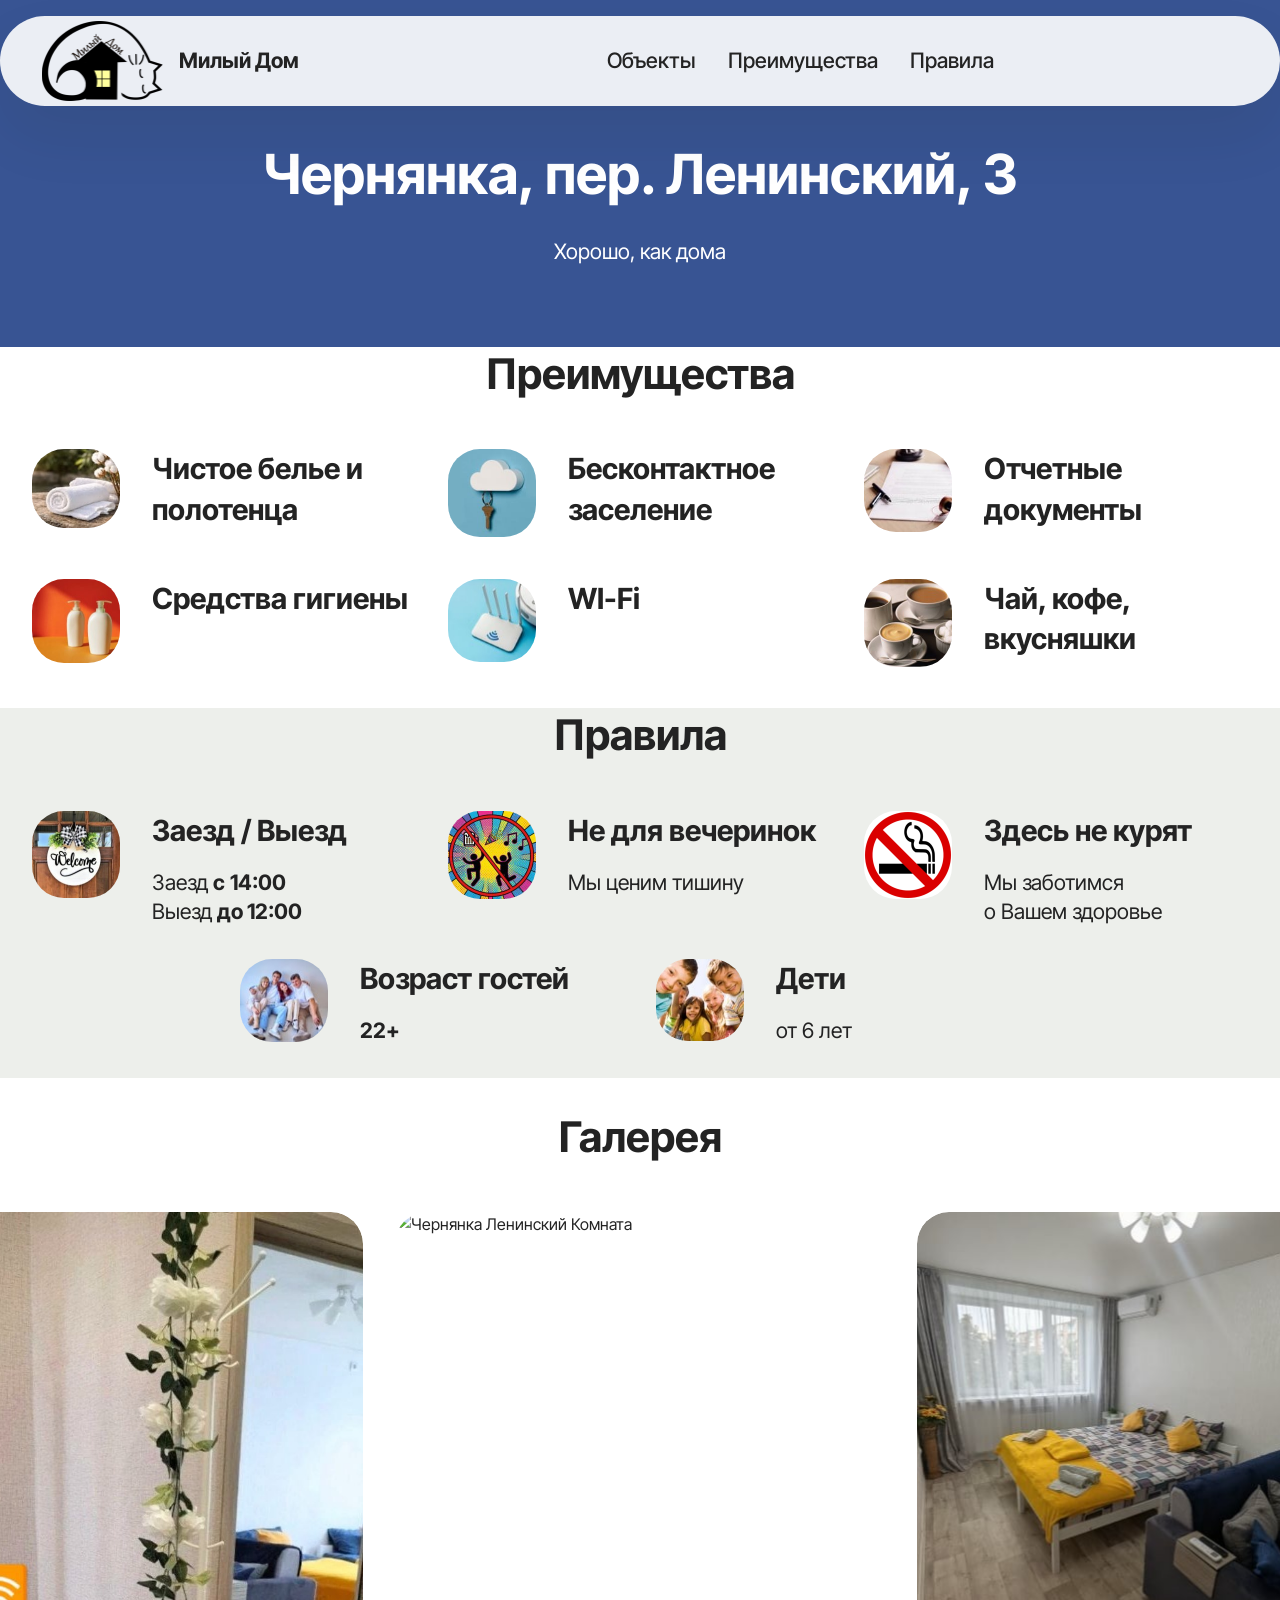
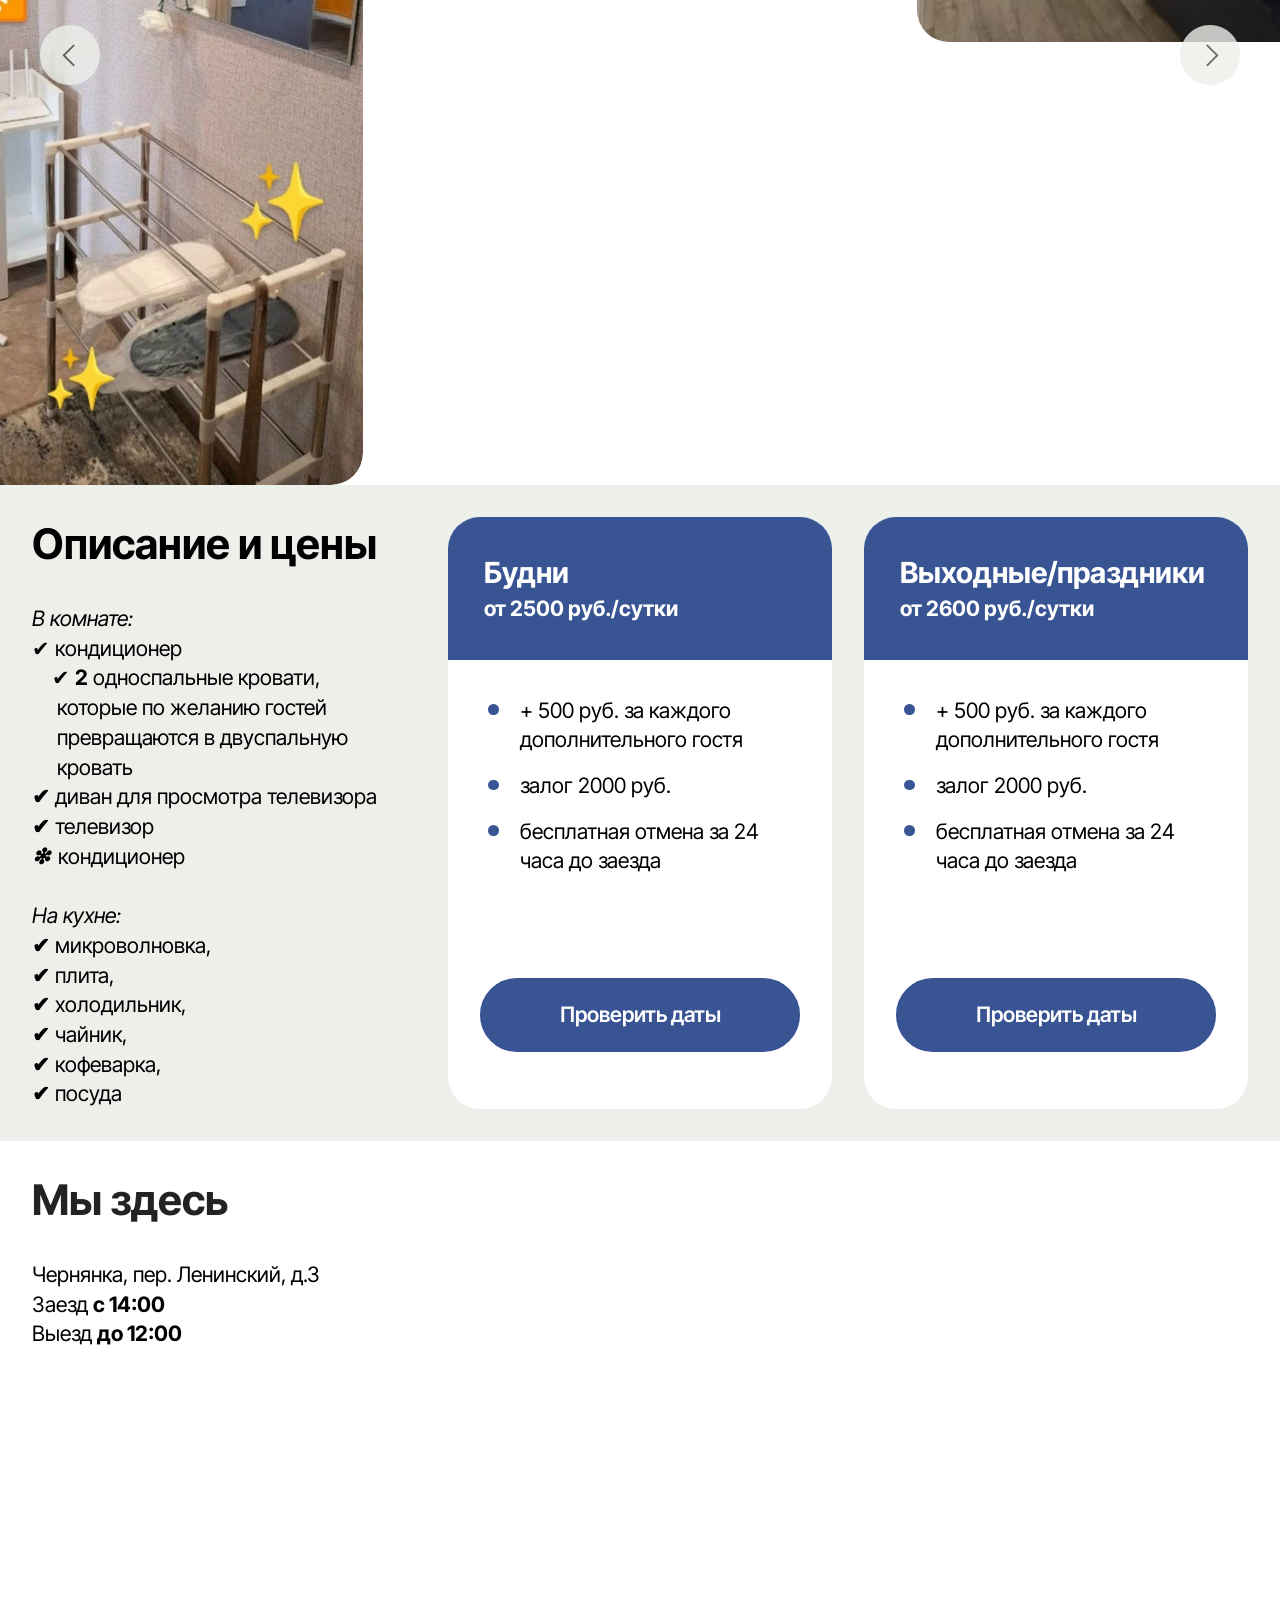
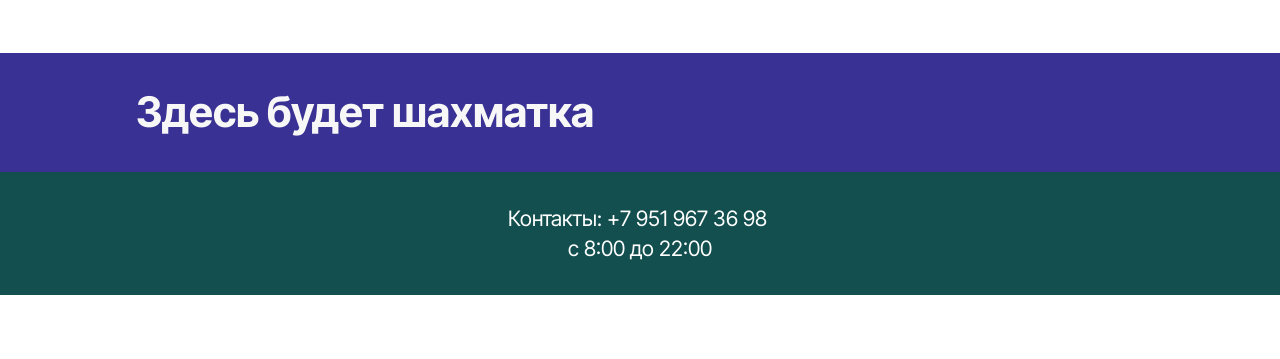
==== Chernyanka_Leninsky.html @ c9aae74c "Add files via upload" ====
<!DOCTYPE html>
<html  >
<head>
  <!-- Site made with Mobirise Website Builder v6.1.12, https://mobirise.com -->
  <meta charset="UTF-8">
  <meta http-equiv="X-UA-Compatible" content="IE=edge">
  <meta name="generator" content="Mobirise v6.1.12, mobirise.com">
  <meta name="twitter:card" content="summary_large_image"/>
  <meta name="twitter:image:src" content="assets/images/Chernyanka_Leninsky-meta.png">
  <meta property="og:image" content="assets/images/Chernyanka_Leninsky-meta.png">
  <meta name="twitter:title" content=""Милый Дом" Уютная квартира в Чернянке от 2500руб.">
  <meta name="viewport" content="width=device-width, initial-scale=1, minimum-scale=1">
  <link rel="shortcut icon" href="assets/images/mily-dom-logo-128x84.png" type="image/x-icon">
  <meta name="description" content="Уютная квартира на 1-2 гостей в Чернянке, пер.Ленинский от 2500 руб. Реальные фото, отчетные документы, wi-fi, чистое белье и полотенца, гель для душа, шампунь и кондиционер, чай, кофе и вкусняшки.">
  
  
  <title>"Милый Дом" Уютная квартира в Чернянке от 2500руб.</title>
  <link rel="stylesheet" href="assets/web/assets/mobirise-icons2/mobirise2.css">
  <link rel="stylesheet" href="assets/bootstrap/css/bootstrap.min.css">
  <link rel="stylesheet" href="assets/animatecss/animate.css">
  <link rel="stylesheet" href="assets/dropdown/css/style.css">
  <link rel="stylesheet" href="assets/theme/css/style.css">
  <link rel="preload" href="https://fonts.googleapis.com/css?family=Inter+Tight:100,200,300,400,500,600,700,800,900,100i,200i,300i,400i,500i,600i,700i,800i,900i&display=swap" as="style" onload="this.onload=null;this.rel='stylesheet'">
  <noscript><link rel="stylesheet" href="https://fonts.googleapis.com/css?family=Inter+Tight:100,200,300,400,500,600,700,800,900,100i,200i,300i,400i,500i,600i,700i,800i,900i&display=swap"></noscript>
  <link rel="preload" as="style" href="assets/mobirise/css/mbr-additional.css?v=CKslfI"><link rel="stylesheet" href="assets/mobirise/css/mbr-additional.css?v=CKslfI" type="text/css">

  
  
  
</head>
<body>
  
  <section data-bs-version="5.1" class="menu menu2 cid-vuJVb5smLR" once="menu" id="menu02-1z">
	

	<nav class="navbar navbar-dropdown navbar-fixed-top navbar-expand-lg">
		<div class="container">
			<div class="navbar-brand">
				<span class="navbar-logo">
					
						<img src="assets/images/mily-dom-logo-243x160.webp" alt="Уютно там, где мурчишь :)" style="height: 5rem;">
					
				</span>
				<span class="navbar-caption-wrap"><a class="navbar-caption text-black text-primary display-4" href="index.html#header05-1">Милый Дом</a></span>
			</div>
			<button class="navbar-toggler" type="button" data-toggle="collapse" data-bs-toggle="collapse" data-target="#navbarSupportedContent" data-bs-target="#navbarSupportedContent" aria-controls="navbarNavAltMarkup" aria-expanded="false" aria-label="Toggle navigation">
				<div class="hamburger">
					<span></span>
					<span></span>
					<span></span>
					<span></span>
				</div>
			</button>
			<div class="collapse navbar-collapse" id="navbarSupportedContent">
				<ul class="navbar-nav nav-dropdown nav-right" data-app-modern-menu="true"><li class="nav-item">
						<a class="nav-link link text-black text-primary display-4" href="index.html#features04-w" aria-expanded="false">Объекты</a>
					</li><li class="nav-item">
						<a class="nav-link link text-black text-primary display-4" href="index.html#features015-m">Преимущества</a>
					</li><li class="nav-item"><a class="nav-link link text-black text-primary display-4" href="index.html#features015-1i">Правила</a></li></ul>
				
				
			</div>
		</div>
	</nav>
</section>

<section data-bs-version="5.1" class="header5 cid-vuJVb6dgx9" id="header05-20">
	

	
	
	
	<div class="align-center container">
		<div class="row justify-content-center">
			<div class="col-md-12 col-lg-9">
				<h1 class="mbr-section-title mbr-fonts-style mb-4 display-1"><strong>Чернянка, пер. Ленинский, 3</strong></h1>
				<p class="mbr-text mbr-fonts-style mb-4 display-7">Хорошо, как дома</p>
				
			</div>
		</div>
		<div class="row mt-5 justify-content-center">
			
		</div>
	</div>
</section>

<section data-bs-version="5.1" class="features15 cid-vuJVb6LcvH" id="features015-21">
	

	
	
	<div class="container">
		<div class="mbr-section-head mb-5">
			<h4 class="mbr-section-title mbr-fonts-style align-center mb-0 display-2">
			  <strong>Преимущества</strong></h4>
			
		  </div>
		<div class="row justify-content-center">
			<div class="item features-without-image col-12 col-lg-4 active">
				<div class="item-wrapper">
					<div class="img-wrapper">
						<img src="assets/images/chistoe-belyo-6-176x120.webp" alt="Чистое белье и полотенца" data-slide-to="0" data-bs-slide-to="0">
					</div>
					<div class="card-box">
						<h4 class="card-title mbr-fonts-style mb-3 display-5">
							<strong>Чистое белье и полотенца</strong></h4>
						
					</div>
				</div>
			</div>
			<div class="item features-without-image col-12 col-lg-4">
				<div class="item-wrapper">
					<div class="img-wrapper">
						<img src="assets/images/beskontaknoe-zaseleniye-3-176x144.webp" alt="Бесконтактное заселение" data-slide-to="3" data-bs-slide-to="4">
					</div>
					<div class="card-box">
						<h4 class="card-title mbr-fonts-style mb-3 display-5"><strong>Бесконтактное заселение</strong></h4>
						
					</div>
				</div>
			</div><div class="item features-without-image col-12 col-lg-4">
				<div class="item-wrapper">
					<div class="img-wrapper">
						<img src="assets/images/otchetny-documents-3-176x118.webp" alt="Отчетные документы" data-slide-to="3" data-bs-slide-to="4">
					</div>
					<div class="card-box">
						<h4 class="card-title mbr-fonts-style mb-3 display-5"><strong>Отчетные документы</strong></h4>
						
					</div>
				</div>
			</div><div class="item features-without-image col-12 col-lg-4">
				<div class="item-wrapper">
					<div class="img-wrapper">
						<img src="assets/images/amenities-3-176x187.webp" alt="Средства гигиены гель для душа, шампунь, кондиционер для волос" data-slide-to="4" data-bs-slide-to="3">
					</div>
					<div class="card-box">
						<h4 class="card-title mbr-fonts-style mb-3 display-5"><strong>Средства гигиены</strong></h4>
						
					</div>
				</div>
			</div><div class="item features-without-image col-12 col-lg-4">
				<div class="item-wrapper">
					<div class="img-wrapper">
						<img src="assets/images/wi-fi-3-176x117.webp" alt="Wi-Fi" data-slide-to="5" data-bs-slide-to="5">
					</div>
					<div class="card-box">
						<h4 class="card-title mbr-fonts-style mb-3 display-5"><strong>WI-Fi</strong></h4>
						
					</div>
				</div>
			</div><div class="item features-without-image col-12 col-lg-4">
				<div class="item-wrapper">
					<div class="img-wrapper">
						<img src="assets/images/tea-coffee-3-176x176.webp" alt="Чай, кофе, вкусняшки" data-slide-to="5" data-bs-slide-to="6">
					</div>
					<div class="card-box">
						<h4 class="card-title mbr-fonts-style mb-3 display-5"><strong>Чай, кофе, вкусняшки</strong></h4>
						
					</div>
				</div>
			</div>
			
		</div>
	</div>
</section>

<section data-bs-version="5.1" class="features15 cid-vuJVb7ISRp" id="features015-22">
	

	
	
	<div class="container">
		<div class="mbr-section-head mb-5">
			<h4 class="mbr-section-title mbr-fonts-style align-center mb-0 display-2">
			  <strong>Правила</strong></h4>
			
		  </div>
		<div class="row justify-content-center">
			<div class="item features-without-image col-12 col-lg-4 active">
				<div class="item-wrapper">
					<div class="img-wrapper">
						<img src="assets/images/check-in-check-out-3-176x217.webp" alt="Заезд с 14:00 Выезд до 12:00" data-slide-to="0" data-bs-slide-to="0">
					</div>
					<div class="card-box">
						<h4 class="card-title mbr-fonts-style mb-3 display-5">
							<strong>Заезд / Выезд</strong></h4>
						<h5 class="card-text mbr-fonts-style display-7">Заезд <strong>с</strong> <strong>14:00</strong><br>Выезд <strong>до 12:00</strong></h5>
					</div>
				</div>
			</div>
			<div class="item features-without-image col-12 col-lg-4">
				<div class="item-wrapper">
					<div class="img-wrapper">
						<img src="assets/images/no-parties-1-176x176.webp" alt="Не для вечеринок" data-slide-to="3" data-bs-slide-to="4">
					</div>
					<div class="card-box">
						<h4 class="card-title mbr-fonts-style mb-3 display-5"><strong>Не для вечеринок</strong></h4>
						<h5 class="card-text mbr-fonts-style display-7">Мы ценим тишину</h5>
					</div>
				</div>
			</div><div class="item features-without-image col-12 col-lg-4">
				<div class="item-wrapper">
					<div class="img-wrapper">
						<img src="assets/images/no-smoking-176x176.webp" alt="Запрещено курить" data-slide-to="2" data-bs-slide-to="2">
					</div>
					<div class="card-box">
						<h4 class="card-title mbr-fonts-style mb-3 display-5"><strong>Здесь не курят</strong></h4>
						<h5 class="card-text mbr-fonts-style display-7">Мы заботимся<br> о Вашем здоровье</h5>
					</div>
				</div>
			</div><div class="item features-without-image col-12 col-lg-4">
				<div class="item-wrapper">
					<div class="img-wrapper">
						<img src="assets/images/guests-age-3-176x117.webp" alt="Возраст гостей 22+" data-slide-to="3" data-bs-slide-to="3">
					</div>
					<div class="card-box">
						<h4 class="card-title mbr-fonts-style mb-3 display-5"><strong>Возраст гостей</strong></h4>
						<h5 class="card-text mbr-fonts-style display-7"><strong>22+</strong></h5>
					</div>
				</div>
			</div><div class="item features-without-image col-12 col-lg-4">
				<div class="item-wrapper">
					<div class="img-wrapper">
						<img src="assets/images/kids-age-above6-3-176x133.webp" alt=" Можно с детьми от 6 лет" data-slide-to="5" data-bs-slide-to="5">
					</div>
					<div class="card-box">
						<h4 class="card-title mbr-fonts-style mb-3 display-5"><strong>Дети</strong></h4>
						<h5 class="card-text mbr-fonts-style display-7">от 6 лет</h5>
					</div>
				</div>
			</div>
			
		</div>
	</div>
</section>

<section data-bs-version="5.1" class="slider4 mbr-embla cid-vuPg5uZ1WT" id="slider04-2o">
    
    
    <div class="container-fluid">
        <div class="row mb-5 justify-content-center">
            <div class="col-12 content-head">
                <h3 class="mbr-section-title mbr-fonts-style align-center mb-0 display-2"><strong>Галерея</strong></h3>
                
            </div>
        </div>
        <div class="row">
            <div class="col-12">
                <div class="embla position-relative" data-skip-snaps="true" data-align="center" data-contain-scroll="trimSnaps" data-loop="true" data-auto-play-interval="5" data-draggable="true">
                    <div class="embla__viewport">
                        <div class="embla__container">
                            <div class="embla__slide slider-image item" style="margin-left: 1rem; margin-right: 1rem;">
                                <div class="slide-content">
                                    <div class="item-img">
                                        <div class="item-wrapper">
                                            <img src="assets/images/chernyanka-leninsky-main-room.jpg-468x335.jpeg" alt="Чернянка Ленинский Комната" title="">
                                        </div>
                                    </div>
                                </div>
                            </div>
                            <div class="embla__slide slider-image item" style="margin-left: 1rem; margin-right: 1rem;">
                                <div class="slide-content">
                                    <div class="item-img">
                                        <div class="item-wrapper">
                                            <img src="assets/images/chernyanka-leninsky-main-room2-493x432.webp" alt="Чернянка Ленинский Комната" title="">
                                        </div>
                                    </div>
                                </div>
                            </div>
                            <div class="embla__slide slider-image item" style="margin-left: 1rem; margin-right: 1rem;">
                                <div class="slide-content">
                                    <div class="item-img">
                                        <div class="item-wrapper">
                                            <img src="assets/images/chernyanka-leninskykitchen1-494x315.webp" alt="Чернянка Ленинский Кухня" title="">
                                        </div>
                                    </div>
                                </div>
                            </div>
                            <div class="embla__slide slider-image item" style="margin-left: 1rem; margin-right: 1rem;">
                                <div class="slide-content">
                                    <div class="item-img">
                                        <div class="item-wrapper">
                                            <img src="assets/images/chernyanka-leninsky-kitchen2-497x373.webp" alt="Чернянка Ленинский Кухня" title="">
                                        </div>
                                    </div>
                                </div>
                            </div>
                            <div class="embla__slide slider-image item" style="margin-left: 1rem; margin-right: 1rem;">
                                <div class="slide-content">
                                    <div class="item-img">
                                        <div class="item-wrapper">
                                            <img src="assets/images/chernyanka-leninsky-tea-coffee-766x431.webp" alt="Чернянка Ленинский Кухня Чай Кофе " title="">
                                        </div>
                                    </div>
                                </div>
                            </div>
                            <div class="embla__slide slider-image item" style="margin-left: 1rem; margin-right: 1rem;">
                            <div class="slide-content">
                                <div class="item-img">
                                    <div class="item-wrapper">
                                        <img src="assets/images/chernyanka-leninsky-bathroom-501x668.webp" alt="Чернянка Ленинский Душ" title="">
                                    </div>
                                </div>
                            </div>
                            </div>
                            <div class="embla__slide slider-image item" style="margin-left: 1rem; margin-right: 1rem;">
                            <div class="slide-content">
                                <div class="item-img">
                                    <div class="item-wrapper">
                                        <img src="assets/images/chernyanka-leninsky-toilet-455x607.webp" alt="Чернянка Ленинский Туалет" title="">
                                    </div>
                                </div>
                            </div>
                            </div><div class="embla__slide slider-image item" style="margin-left: 1rem; margin-right: 1rem;">
                            <div class="slide-content">
                                <div class="item-img">
                                    <div class="item-wrapper">
                                        <img src="assets/images/chernyanka-leninsky-hall-720x1280.webp" alt="Чернянка Ленинский Прихожая" title="" data-slide-to="7" data-bs-slide-to="8">
                                    </div>
                                </div>
                            </div>
                            </div>
                        </div>
                    </div>
                    <button class="embla__button embla__button--prev">
                        <span class="mobi-mbri mobi-mbri-arrow-prev" aria-hidden="true"></span>
                        <span class="sr-only visually-hidden visually-hidden">Previous</span>
                    </button>
                    <button class="embla__button embla__button--next">
                        <span class="mobi-mbri mobi-mbri-arrow-next" aria-hidden="true"></span>
                        <span class="sr-only visually-hidden visually-hidden">Next</span>
                    </button>
                </div>
            </div>
        </div>
    </div>
</section>

<section data-bs-version="5.1" class="pricing04 startm5 cid-vuPg8ml18e" id="pricing04-2p">
  
  
  
  <div class="container">
    <div class="row justify-content-center">
      <div class="col-lg-4">
        <div class="col-12 col-md-12">
          <h5 class="mbr-section-title mbr-fonts-style mt-0 mb-4 display-2"><strong>Описание и цены</strong></h5>
          <h6 class="mbr-section-subtitle mbr-fonts-style mt-0 mb-4 display-7"><em>В комнате:</em><br><em>
</em><div>✔  кондиционер</div><div>&nbsp; &nbsp; ✔ <strong>2</strong> односпальные кровати,</div><div>&nbsp; &nbsp; &nbsp;которые по желанию гостей</div><div>&nbsp; &nbsp; &nbsp;превращаются в двуспальную</div><div>&nbsp; &nbsp; &nbsp;кровать&nbsp;</div><div><strong>✔</strong> диван для просмотра телевизора</div><div><strong>✔</strong> телевизор</div><div><strong style="font-style: italic;">❇&nbsp;&nbsp;</strong>кондиционер</div><div><em><br></em></div><div><em>На кухне:
</em></div><div><strong>✔</strong> микроволновка,
</div><div><strong>✔</strong> плита,
</div><div><strong>✔</strong> холодильник,
</div><div><strong>✔</strong> чайник,
</div><div><strong>✔</strong> кофеварка,
</div><div><strong>✔</strong> посуда</div><div>
</div></h6>
         
        </div>
      </div>

      <div class="col-lg-8 side-features">
        <div class="item features-without-image col-12 col-md-6 col-lg-6 item-mb active">
          <div class="item-wrapper">
            <div class="item-head">
              <h5 class="item-title mbr-fonts-style mb-0 display-5"><strong>Будни</strong></h5>
              <h6 class="item-subtitle mbr-fonts-style mb-0 display-7"><strong>от 2500 руб./сутки</strong></h6>
            </div>
            <div class="item-content">
              
              
              <div class="counter-container mbr-text mbr-fonts-style display-7">
                <ul>
                  <li>+ 500 руб. за каждого дополнительного гостя</li><li>залог 2000 руб.
</li><li>бесплатная отмена за 24 часа до заезда</li>
                </ul>
              </div>
            </div>
            <div class="mbr-section-btn item-footer"><a href="" class="btn item-btn btn-warning display-7">Проверить даты</a></div>
          </div>
        </div>
        <div class="item features-without-image col-12 col-md-6 col-lg-6 item-mb">
          <div class="item-wrapper">
            <div class="item-head">
              <h5 class="item-title mbr-fonts-style mb-0 display-5">
                <strong>Выходные/праздники</strong></h5>
              <h6 class="item-subtitle mbr-fonts-style mb-0 display-7"><strong>от 2600 руб./сутки</strong></h6>
            </div>
            <div class="item-content">
              
              
              <div class="counter-container mbr-text mbr-fonts-style display-7">
                <ul>
                  <li>+ 500 руб. за каждого дополнительного гостя</li><li>залог 2000 руб.
</li><li>бесплатная отмена за 24 часа до заезда</li>
                </ul>
              </div>
            </div>
            <div class="mbr-section-btn item-footer"><a href="" class="btn item-btn btn-warning display-7">Проверить даты</a></div>
          </div>
        </div>
      </div>
    </div>
  </div>
</section>

<section data-bs-version="5.1" class="contacts03 cid-vuJVb9T9Mb" id="contacts03-24">
  

  
  <div class="container">
    <div class="row justify-content-center">
      <div class="col-lg-4">
        <div class="col-12 col-md-12">
          <h5 class="mbr-section-title mbr-fonts-style mt-0 mb-4 display-2">
            <strong>Мы здесь</strong></h5>
          <h6 class="mbr-section-subtitle mbr-fonts-style mt-0 mb-4 display-7">Чернянка, пер. Ленинский, д.3<div>Заезд <strong>с 14:00
</strong></div><div>Выезд <strong>до 12:00</strong></div></h6>
          
        </div>
      </div>
      <div class="col-lg-8 side-features">
        <div class="google-map"><iframe frameborder="0" style="border:0" src="https://yandex.ru/map-widget/v1/?um=constructor%3Aef45c69975a3935e253a87f0f5e6d499f0d2d983b74007f218f0994a298ee670&amp;source=constructor" allowfullscreen=""></iframe></div>
      </div>
    </div>
  </div>
</section>

<section data-bs-version="5.1" class="article12 cid-vuKcM3cNLd" id="article12-25">    
    
    <div class="container">
        <div class="row justify-content-center">
            <div class="col-md-12 col-lg-10">
                <h3 class="mbr-section-title mbr-fonts-style mb-4 mt-0 display-2"><strong>Здесь будет шахматка</strong></h3>
                
                
            </div>
        </div>
    </div>
</section>

<section data-bs-version="5.1" class="footer4 cid-vuKgusyqBC" once="footers" id="footer04-2f">

    

    

    <div class="container">
        <div class="media-container-row align-center mbr-white">
            <div class="col-12">
                <p class="mbr-text mb-0 mbr-fonts-style display-7">Контакты: +7 951 967 36 98&nbsp;<br>с 8:00 до 22:00</p>
            </div>
        </div>
    </div>
</section><section class="display-7" style="padding: 0;align-items: center;justify-content: center;flex-wrap: wrap;    align-content: center;display: flex;position: relative;height: 4rem;"><a href="https://mobiri.se/" style="flex: 1 1;height: 4rem;position: absolute;width: 100%;z-index: 1;"><img alt="" style="height: 4rem;" src="[data-uri]"></a><p style="margin: 0;text-align: center;" class="display-7">&#8204;</p><a style="z-index:1" href="https://mobirise.com/html-builder.html">HTML Website Builder</a></section><script src="assets/bootstrap/js/bootstrap.bundle.min.js"></script>  <script src="assets/smoothscroll/smooth-scroll.js"></script>  <script src="assets/ytplayer/index.js"></script>  <script src="assets/dropdown/js/navbar-dropdown.js"></script>  <script src="assets/embla/embla.min.js"></script>  <script src="assets/embla/script.js"></script>  <script src="assets/theme/js/script.js"></script>  
  
  
 <div id="scrollToTop" class="scrollToTop mbr-arrow-up"><a style="text-align: center;"><i class="mbr-arrow-up-icon mbr-arrow-up-icon-cm cm-icon cm-icon-smallarrow-up"></i></a></div>
    <input name="animation" type="hidden">
  </body>
</html>
---- assets/web/assets/mobirise-icons2/mobirise2.css ----
@font-face {
  font-family: 'Moririse2';
  font-display: swap;
  src:  url('mobirise2.eot?f2bix4');
  src:  url('mobirise2.eot?f2bix4#iefix') format('embedded-opentype'),
    url('mobirise2.woff2?f2bix4') format('woff2'),
    url('mobirise2.woff?f2bix4') format('woff'),
    url('mobirise2.ttf?f2bix4') format('truetype'),
    url('mobirise2.svg?f2bix4#mobirise2') format('svg');
  font-weight: normal;
  font-style: normal;
}

[class^="mobi-"], [class*=" mobi-"] {
  /* use !important to prevent issues with browser extensions that change fonts */
  font-family: 'Moririse2' !important;
  speak: none;
  font-style: normal;
  font-weight: normal;
  font-variant: normal;
  text-transform: none;
  line-height: 1;

  /* Better Font Rendering =========== */
  -webkit-font-smoothing: antialiased;
  -moz-osx-font-smoothing: grayscale;
}

.mobi-mbri-add-submenu:before {
  content: "\e900";
}
.mobi-mbri-alert:before {
  content: "\e901";
}
.mobi-mbri-align-center:before {
  content: "\e902";
}
.mobi-mbri-align-justify:before {
  content: "\e903";
}
.mobi-mbri-align-left:before {
  content: "\e904";
}
.mobi-mbri-align-right:before {
  content: "\e905";
}
.mobi-mbri-android:before {
  content: "\e906";
}
.mobi-mbri-apple:before {
  content: "\e907";
}
.mobi-mbri-arrow-down:before {
  content: "\e908";
}
.mobi-mbri-arrow-next:before {
  content: "\e909";
}
.mobi-mbri-arrow-prev:before {
  content: "\e90a";
}
.mobi-mbri-arrow-up:before {
  content: "\e90b";
}
.mobi-mbri-bold:before {
  content: "\e90c";
}
.mobi-mbri-bookmark:before {
  content: "\e90d";
}
.mobi-mbri-bootstrap:before {
  content: "\e90e";
}
.mobi-mbri-briefcase:before {
  content: "\e90f";
}
.mobi-mbri-browse:before {
  content: "\e910";
}
.mobi-mbri-bulleted-list:before {
  content: "\e911";
}
.mobi-mbri-calendar:before {
  content: "\e912";
}
.mobi-mbri-camera:before {
  content: "\e913";
}
.mobi-mbri-cart-add:before {
  content: "\e914";
}
.mobi-mbri-cart-full:before {
  content: "\e915";
}
.mobi-mbri-cash:before {
  content: "\e916";
}
.mobi-mbri-change-style:before {
  content: "\e917";
}
.mobi-mbri-chat:before {
  content: "\e918";
}
.mobi-mbri-clock:before {
  content: "\e919";
}
.mobi-mbri-close:before {
  content: "\e91a";
}
.mobi-mbri-cloud:before {
  content: "\e91b";
}
.mobi-mbri-code:before {
  content: "\e91c";
}
.mobi-mbri-contact-form:before {
  content: "\e91d";
}
.mobi-mbri-credit-card:before {
  content: "\e91e";
}
.mobi-mbri-cursor-click:before {
  content: "\e91f";
}
.mobi-mbri-cust-feedback:before {
  content: "\e920";
}
.mobi-mbri-database:before {
  content: "\e921";
}
.mobi-mbri-delivery:before {
  content: "\e922";
}
.mobi-mbri-desktop:before {
  content: "\e923";
}
.mobi-mbri-devices:before {
  content: "\e924";
}
.mobi-mbri-down:before {
  content: "\e925";
}
.mobi-mbri-download-2:before {
  content: "\e926";
}
.mobi-mbri-download:before {
  content: "\e927";
}
.mobi-mbri-drag-n-drop-2:before {
  content: "\e928";
}
.mobi-mbri-drag-n-drop:before {
  content: "\e929";
}
.mobi-mbri-edit-2:before {
  content: "\e92a";
}
.mobi-mbri-edit:before {
  content: "\e92b";
}
.mobi-mbri-error:before {
  content: "\e92c";
}
.mobi-mbri-extension:before {
  content: "\e92d";
}
.mobi-mbri-features:before {
  content: "\e92e";
}
.mobi-mbri-file:before {
  content: "\e92f";
}
.mobi-mbri-flag:before {
  content: "\e930";
}
.mobi-mbri-folder:before {
  content: "\e931";
}
.mobi-mbri-gift:before {
  content: "\e932";
}
.mobi-mbri-github:before {
  content: "\e933";
}
.mobi-mbri-globe-2:before {
  content: "\e934";
}
.mobi-mbri-globe:before {
  content: "\e935";
}
.mobi-mbri-growing-chart:before {
  content: "\e936";
}
.mobi-mbri-hearth:before {
  content: "\e937";
}
.mobi-mbri-help:before {
  content: "\e938";
}
.mobi-mbri-home:before {
  content: "\e939";
}
.mobi-mbri-hot-cup:before {
  content: "\e93a";
}
.mobi-mbri-idea:before {
  content: "\e93b";
}
.mobi-mbri-image-gallery:before {
  content: "\e93c";
}
.mobi-mbri-image-slider:before {
  content: "\e93d";
}
.mobi-mbri-info:before {
  content: "\e93e";
}
.mobi-mbri-italic:before {
  content: "\e93f";
}
.mobi-mbri-key:before {
  content: "\e940";
}
.mobi-mbri-laptop:before {
  content: "\e941";
}
.mobi-mbri-layers:before {
  content: "\e942";
}
.mobi-mbri-left-right:before {
  content: "\e943";
}
.mobi-mbri-left:before {
  content: "\e944";
}
.mobi-mbri-letter:before {
  content: "\e945";
}
.mobi-mbri-like:before {
  content: "\e946";
}
.mobi-mbri-link:before {
  content: "\e947";
}
.mobi-mbri-lock:before {
  content: "\e948";
}
.mobi-mbri-login:before {
  content: "\e949";
}
.mobi-mbri-logout:before {
  content: "\e94a";
}
.mobi-mbri-magic-stick:before {
  content: "\e94b";
}
.mobi-mbri-map-pin:before {
  content: "\e94c";
}
.mobi-mbri-menu:before {
  content: "\e94d";
}
.mobi-mbri-mobile-2:before {
  content: "\e94e";
}
.mobi-mbri-mobile-horizontal:before {
  content: "\e94f";
}
.mobi-mbri-mobile:before {
  content: "\e950";
}
.mobi-mbri-mobirise:before {
  content: "\e951";
}
.mobi-mbri-more-horizontal:before {
  content: "\e952";
}
.mobi-mbri-more-vertical:before {
  content: "\e953";
}
.mobi-mbri-music:before {
  content: "\e954";
}
.mobi-mbri-new-file:before {
  content: "\e955";
}
.mobi-mbri-numbered-list:before {
  content: "\e956";
}
.mobi-mbri-opened-folder:before {
  content: "\e957";
}
.mobi-mbri-pages:before {
  content: "\e958";
}
.mobi-mbri-paper-plane:before {
  content: "\e959";
}
.mobi-mbri-paperclip:before {
  content: "\e95a";
}
.mobi-mbri-phone:before {
  content: "\e95b";
}
.mobi-mbri-photo:before {
  content: "\e95c";
}
.mobi-mbri-photos:before {
  content: "\e95d";
}
.mobi-mbri-pin:before {
  content: "\e95e";
}
.mobi-mbri-play:before {
  content: "\e95f";
}
.mobi-mbri-plus:before {
  content: "\e960";
}
.mobi-mbri-preview:before {
  content: "\e961";
}
.mobi-mbri-print:before {
  content: "\e962";
}
.mobi-mbri-protect:before {
  content: "\e963";
}
.mobi-mbri-question:before {
  content: "\e964";
}
.mobi-mbri-quote-left:before {
  content: "\e965";
}
.mobi-mbri-quote-right:before {
  content: "\e966";
}
.mobi-mbri-redo:before {
  content: "\e967";
}
.mobi-mbri-refresh:before {
  content: "\e968";
}
.mobi-mbri-responsive-2:before {
  content: "\e969";
}
.mobi-mbri-responsive:before {
  content: "\e96a";
}
.mobi-mbri-right:before {
  content: "\e96b";
}
.mobi-mbri-rocket:before {
  content: "\e96c";
}
.mobi-mbri-sad-face:before {
  content: "\e96d";
}
.mobi-mbri-sale:before {
  content: "\e96e";
}
.mobi-mbri-save:before {
  content: "\e96f";
}
.mobi-mbri-search:before {
  content: "\e970";
}
.mobi-mbri-setting-2:before {
  content: "\e971";
}
.mobi-mbri-setting-3:before {
  content: "\e972";
}
.mobi-mbri-setting:before {
  content: "\e973";
}
.mobi-mbri-share:before {
  content: "\e974";
}
.mobi-mbri-shopping-bag:before {
  content: "\e975";
}
.mobi-mbri-shopping-basket:before {
  content: "\e976";
}
.mobi-mbri-shopping-cart:before {
  content: "\e977";
}
.mobi-mbri-sites:before {
  content: "\e978";
}
.mobi-mbri-smile-face:before {
  content: "\e979";
}
.mobi-mbri-speed:before {
  content: "\e97a";
}
.mobi-mbri-star:before {
  content: "\e97b";
}
.mobi-mbri-success:before {
  content: "\e97c";
}
.mobi-mbri-sun:before {
  content: "\e97d";
}
.mobi-mbri-sun2:before {
  content: "\e97e";
}
.mobi-mbri-tablet-vertical:before {
  content: "\e97f";
}
.mobi-mbri-tablet:before {
  content: "\e980";
}
.mobi-mbri-target:before {
  content: "\e981";
}
.mobi-mbri-timer:before {
  content: "\e982";
}
.mobi-mbri-to-ftp:before {
  content: "\e983";
}
.mobi-mbri-to-local-drive:before {
  content: "\e984";
}
.mobi-mbri-touch-swipe:before {
  content: "\e985";
}
.mobi-mbri-touch:before {
  content: "\e986";
}
.mobi-mbri-trash:before {
  content: "\e987";
}
.mobi-mbri-underline:before {
  content: "\e988";
}
.mobi-mbri-undo:before {
  content: "\e989";
}
.mobi-mbri-unlink:before {
  content: "\e98a";
}
.mobi-mbri-unlock:before {
  content: "\e98b";
}
.mobi-mbri-up-down:before {
  content: "\e98c";
}
.mobi-mbri-up:before {
  content: "\e98d";
}
.mobi-mbri-update:before {
  content: "\e98e";
}
.mobi-mbri-upload-2:before {
  content: "\e98f";
}
.mobi-mbri-upload:before {
  content: "\e990";
}
.mobi-mbri-user-2:before {
  content: "\e991";
}
.mobi-mbri-user:before {
  content: "\e992";
}
.mobi-mbri-users:before {
  content: "\e993";
}
.mobi-mbri-video-play:before {
  content: "\e994";
}
.mobi-mbri-video:before {
  content: "\e995";
}
.mobi-mbri-watch:before {
  content: "\e996";
}
.mobi-mbri-website-theme-2:before {
  content: "\e997";
}
.mobi-mbri-website-theme:before {
  content: "\e998";
}
.mobi-mbri-wifi:before {
  content: "\e999";
}
.mobi-mbri-windows:before {
  content: "\e99a";
}
.mobi-mbri-zoom-in:before {
  content: "\e99b";
}
.mobi-mbri-zoom-out:before {
  content: "\e99c";
}
---- assets/dropdown/css/style.css ----
.navbar-dropdown {
  left: 0;
  padding: 0;
  position: absolute;
  right: 0;
  top: 0;
  transition: all 0.45s ease;
  z-index: 1030;
  background: #282828; }
  .navbar-dropdown .navbar-logo {
    margin-right: 0.8rem;
    transition: margin 0.3s ease-in-out;
    vertical-align: middle; }
    .navbar-dropdown .navbar-logo img {
      height: 3.125rem;
      transition: all 0.3s ease-in-out; }
    .navbar-dropdown .navbar-logo.mbr-iconfont {
      font-size: 3.125rem;
      line-height: 3.125rem; }
  .navbar-dropdown .navbar-caption {
    font-weight: 700;
    white-space: normal;
    vertical-align: -4px;
    line-height: 3.125rem !important; }
    .navbar-dropdown .navbar-caption, .navbar-dropdown .navbar-caption:hover {
      color: inherit;
      text-decoration: none; }
  .navbar-dropdown .mbr-iconfont + .navbar-caption {
    vertical-align: -1px; }
  .navbar-dropdown.navbar-fixed-top {
    position: fixed; }
  .navbar-dropdown .navbar-brand span {
    vertical-align: -4px; }
  .navbar-dropdown.bg-color.transparent {
    background: none; }
  .navbar-dropdown.navbar-short .navbar-brand {
    padding: 0.625rem 0; }
    .navbar-dropdown.navbar-short .navbar-brand span {
      vertical-align: -1px; }
  .navbar-dropdown.navbar-short .navbar-caption {
    line-height: 2.375rem !important;
    vertical-align: -2px; }
  .navbar-dropdown.navbar-short .navbar-logo {
    margin-right: 0.5rem; }
    .navbar-dropdown.navbar-short .navbar-logo img {
      height: 2.375rem; }
    .navbar-dropdown.navbar-short .navbar-logo.mbr-iconfont {
      font-size: 2.375rem;
      line-height: 2.375rem; }
  .navbar-dropdown.navbar-short .mbr-table-cell {
    height: 3.625rem; }
  .navbar-dropdown .navbar-close {
    left: 0.6875rem;
    position: fixed;
    top: 0.75rem;
    z-index: 1000; }
  .navbar-dropdown .hamburger-icon {
    content: "";
    display: inline-block;
    vertical-align: middle;
    width: 16px;
    -webkit-box-shadow: 0 -6px 0 1px #282828,0 0 0 1px #282828,0 6px 0 1px #282828;
    -moz-box-shadow: 0 -6px 0 1px #282828,0 0 0 1px #282828,0 6px 0 1px #282828;
    box-shadow: 0 -6px 0 1px #282828,0 0 0 1px #282828,0 6px 0 1px #282828; }

.dropdown-menu .dropdown-toggle[data-toggle="dropdown-submenu"]::after {
  border-bottom: 0.35em solid transparent;
  border-left: 0.35em solid;
  border-right: 0;
  border-top: 0.35em solid transparent;
  margin-left: 0.3rem; }

.dropdown-menu .dropdown-item:focus {
  outline: 0; }

.nav-dropdown {
  font-size: 0.75rem;
  font-weight: 500;
  height: auto !important; }
  .nav-dropdown .nav-btn {
    padding-left: 1rem; }
  .nav-dropdown .link {
    margin: .667em 1.667em;
    font-weight: 500;
    padding: 0;
    transition: color .2s ease-in-out; }
    .nav-dropdown .link.dropdown-toggle {
      margin-right: 2.583em; }
      .nav-dropdown .link.dropdown-toggle::after {
        margin-left: .25rem;
        border-top: 0.35em solid;
        border-right: 0.35em solid transparent;
        border-left: 0.35em solid transparent;
        border-bottom: 0; }
      .nav-dropdown .link.dropdown-toggle[aria-expanded="true"] {
        margin: 0;
        padding: 0.667em 3.263em  0.667em 1.667em; }
  .nav-dropdown .link::after,
  .nav-dropdown .dropdown-item::after {
    color: inherit; }
  .nav-dropdown .btn {
    font-size: 0.75rem;
    font-weight: 700;
    letter-spacing: 0;
    margin-bottom: 0;
    padding-left: 1.25rem;
    padding-right: 1.25rem; }
  .nav-dropdown .dropdown-menu {
    border-radius: 0;
    border: 0;
    left: 0;
    margin: 0;
    padding-bottom: 1.25rem;
    padding-top: 1.25rem;
    position: relative; }
  .nav-dropdown .dropdown-submenu {
    margin-left: 0.125rem;
    top: 0; }
  .nav-dropdown .dropdown-item {
    font-weight: 500;
    line-height: 2;
    padding: 0.3846em 4.615em 0.3846em 1.5385em;
    position: relative;
    transition: color .2s ease-in-out, background-color .2s ease-in-out; }
    .nav-dropdown .dropdown-item::after {
      margin-top: -0.3077em;
      position: absolute;
      right: 1.1538em;
      top: 50%; }
    .nav-dropdown .dropdown-item:focus, .nav-dropdown .dropdown-item:hover {
      background: none; }

@media (max-width: 767px) {
  .nav-dropdown.navbar-toggleable-sm {
    bottom: 0;
    display: none;
    left: 0;
    overflow-x: hidden;
    position: fixed;
    top: 0;
    transform: translateX(-100%);
    -ms-transform: translateX(-100%);
    -webkit-transform: translateX(-100%);
    width: 18.75rem;
    z-index: 999; } }
.nav-dropdown.navbar-toggleable-xl {
  bottom: 0;
  display: none;
  left: 0;
  overflow-x: hidden;
  position: fixed;
  top: 0;
  transform: translateX(-100%);
  -ms-transform: translateX(-100%);
  -webkit-transform: translateX(-100%);
  width: 18.75rem;
  z-index: 999; }

.nav-dropdown-sm {
  display: block !important;
  overflow-x: hidden;
  overflow: auto;
  padding-top: 3.875rem; }
  .nav-dropdown-sm::after {
    content: "";
    display: block;
    height: 3rem;
    width: 100%; }
  .nav-dropdown-sm.collapse.in ~ .navbar-close {
    display: block !important; }
  .nav-dropdown-sm.collapsing, .nav-dropdown-sm.collapse.in {
    transform: translateX(0);
    -ms-transform: translateX(0);
    -webkit-transform: translateX(0);
    transition: all 0.25s ease-out;
    -webkit-transition: all 0.25s ease-out;
    background: #282828; }
  .nav-dropdown-sm.collapsing[aria-expanded="false"] {
    transform: translateX(-100%);
    -ms-transform: translateX(-100%);
    -webkit-transform: translateX(-100%); }
  .nav-dropdown-sm .nav-item {
    display: block;
    margin-left: 0 !important;
    padding-left: 0; }
  .nav-dropdown-sm .link,
  .nav-dropdown-sm .dropdown-item {
    border-top: 1px dotted rgba(255, 255, 255, 0.1);
    font-size: 0.8125rem;
    line-height: 1.6;
    margin: 0 !important;
    padding: 0.875rem 2.4rem 0.875rem 1.5625rem !important;
    position: relative;
    white-space: normal; }
    .nav-dropdown-sm .link:focus, .nav-dropdown-sm .link:hover,
    .nav-dropdown-sm .dropdown-item:focus,
    .nav-dropdown-sm .dropdown-item:hover {
      background: rgba(0, 0, 0, 0.2) !important;
      color: #c0a375; }
  .nav-dropdown-sm .nav-btn {
    position: relative;
    padding: 1.5625rem 1.5625rem 0 1.5625rem; }
    .nav-dropdown-sm .nav-btn::before {
      border-top: 1px dotted rgba(255, 255, 255, 0.1);
      content: "";
      left: 0;
      position: absolute;
      top: 0;
      width: 100%; }
    .nav-dropdown-sm .nav-btn + .nav-btn {
      padding-top: 0.625rem; }
      .nav-dropdown-sm .nav-btn + .nav-btn::before {
        display: none; }
  .nav-dropdown-sm .btn {
    padding: 0.625rem 0; }
  .nav-dropdown-sm .dropdown-toggle[data-toggle="dropdown-submenu"]::after {
    margin-left: .25rem;
    border-top: 0.35em solid;
    border-right: 0.35em solid transparent;
    border-left: 0.35em solid transparent;
    border-bottom: 0; }
  .nav-dropdown-sm .dropdown-toggle[data-toggle="dropdown-submenu"][aria-expanded="true"]::after {
    border-top: 0;
    border-right: 0.35em solid transparent;
    border-left: 0.35em solid transparent;
    border-bottom: 0.35em solid; }
  .nav-dropdown-sm .dropdown-menu {
    margin: 0;
    padding: 0;
    position: relative;
    top: 0;
    left: 0;
    width: 100%;
    border: 0;
    float: none;
    border-radius: 0;
    background: none; }
  .nav-dropdown-sm .dropdown-submenu {
    left: 100%;
    margin-left: 0.125rem;
    margin-top: -1.25rem;
    top: 0; }

.navbar-toggleable-sm .nav-dropdown .dropdown-menu {
  position: absolute; }

.navbar-toggleable-sm .nav-dropdown .dropdown-submenu {
  left: 100%;
  margin-left: 0.125rem;
  margin-top: -1.25rem;
  top: 0; }

.navbar-toggleable-sm.opened .nav-dropdown .dropdown-menu {
  position: relative; }

.navbar-toggleable-sm.opened .nav-dropdown .dropdown-submenu {
  left: 0;
  margin-left: 00rem;
  margin-top: 0rem;
  top: 0; }

.is-builder .nav-dropdown.collapsing {
  transition: none !important; }
---- assets/theme/css/style.css ----
@charset "UTF-8";
section {
  background-color: #ffffff;
}

body {
  font-style: normal;
  line-height: 1.5;
  font-weight: 400;
  color: #232323;
  position: relative;
}

button {
  background-color: transparent;
  border-color: transparent;
}

.embla__button,
.carousel-control {
  background-color: #edefea !important;
  opacity: 0.8 !important;
  color: #464845 !important;
  border-color: #edefea !important;
}

.carousel .close,
.modalWindow .close {
  background-color: #edefea !important;
  color: #464845 !important;
  border-color: #edefea !important;
  opacity: 0.8 !important;
}

.carousel .close:hover,
.modalWindow .close:hover {
  opacity: 1 !important;
}

.carousel-indicators li {
  background-color: #edefea !important;
  border: 2px solid #464845 !important;
}

.carousel-indicators li:hover,
.carousel-indicators li:active {
  opacity: 0.8 !important;
}

.embla__button:hover,
.carousel-control:hover {
  background-color: #edefea !important;
  opacity: 1 !important;
}

.modalWindow-video-container {
  height: 80%;
}

section,
.container,
.container-fluid {
  position: relative;
  word-wrap: break-word;
}

a.mbr-iconfont:hover {
  text-decoration: none;
}

.article .lead p,
.article .lead ul,
.article .lead ol,
.article .lead pre,
.article .lead blockquote {
  margin-bottom: 0;
}

a {
  font-style: normal;
  font-weight: 400;
  cursor: pointer;
}
a, a:hover {
  text-decoration: none;
}

.mbr-section-title {
  font-style: normal;
  line-height: 1.3;
}

.mbr-section-subtitle {
  line-height: 1.3;
}

.mbr-text {
  font-style: normal;
  line-height: 1.7;
}

h1,
h2,
h3,
h4,
h5,
h6,
.display-1,
.display-2,
.display-4,
.display-5,
.display-7,
span,
p,
a {
  line-height: 1;
  word-break: break-word;
  word-wrap: break-word;
  font-weight: 400;
}

b,
strong {
  font-weight: bold;
}

input:-webkit-autofill, input:-webkit-autofill:hover, input:-webkit-autofill:focus, input:-webkit-autofill:active {
  transition-delay: 9999s;
  -webkit-transition-property: background-color, color;
  transition-property: background-color, color;
}

textarea[type=hidden] {
  display: none;
}

section {
  background-position: 50% 50%;
  background-repeat: no-repeat;
  background-size: cover;
}
section .mbr-background-video,
section .mbr-background-video-preview {
  position: absolute;
  bottom: 0;
  left: 0;
  right: 0;
  top: 0;
}

.hidden {
  visibility: hidden;
}

.mbr-z-index20 {
  z-index: 20;
}

/*! Base colors */
.mbr-white {
  color: #ffffff;
}

.mbr-black {
  color: #111111;
}

.mbr-bg-white {
  background-color: #ffffff;
}

.mbr-bg-black {
  background-color: #000000;
}

/*! Text-aligns */
.align-left {
  text-align: left;
}

.align-center {
  text-align: center;
}

.align-right {
  text-align: right;
}

/*! Font-weight  */
.mbr-light {
  font-weight: 300;
}

.mbr-regular {
  font-weight: 400;
}

.mbr-semibold {
  font-weight: 500;
}

.mbr-bold {
  font-weight: 700;
}

/*! Media  */
.media-content {
  flex-basis: 100%;
}

.media-container-row {
  display: flex;
  flex-direction: row;
  flex-wrap: wrap;
  justify-content: center;
  align-content: center;
  align-items: start;
}
.media-container-row .media-size-item {
  width: 400px;
}

.media-container-column {
  display: flex;
  flex-direction: column;
  flex-wrap: wrap;
  justify-content: center;
  align-content: center;
  align-items: stretch;
}
.media-container-column > * {
  width: 100%;
}

@media (min-width: 992px) {
  .media-container-row {
    flex-wrap: nowrap;
  }
}
figure {
  margin-bottom: 0;
  overflow: hidden;
}

figure[mbr-media-size] {
  transition: width 0.1s;
}

img,
iframe {
  display: block;
  width: 100%;
}

.card {
  background-color: transparent;
  border: none;
}

.card-box {
  width: 100%;
}

.card-img {
  text-align: center;
  flex-shrink: 0;
  -webkit-flex-shrink: 0;
}

.media {
  max-width: 100%;
  margin: 0 auto;
}

.mbr-figure {
  align-self: center;
}

.media-container > div {
  max-width: 100%;
}

.mbr-figure img,
.card-img img {
  width: 100%;
}

@media (max-width: 991px) {
  .media-size-item {
    width: auto !important;
  }
  .media {
    width: auto;
  }
  .mbr-figure {
    width: 100% !important;
  }
}
/*! Buttons */
.mbr-section-btn {
  margin-left: -0.6rem;
  margin-right: -0.6rem;
  font-size: 0;
}

.btn {
  font-weight: 600;
  border-width: 1px;
  font-style: normal;
  margin: 0.6rem 0.6rem;
  white-space: normal;
  transition: all 0.2s ease-in-out;
  display: inline-flex;
  align-items: center;
  justify-content: center;
  word-break: break-word;
}

.btn-sm {
  font-weight: 600;
  letter-spacing: 0px;
  transition: all 0.3s ease-in-out;
}

.btn-md {
  font-weight: 600;
  letter-spacing: 0px;
  transition: all 0.3s ease-in-out;
}

.btn-lg {
  font-weight: 600;
  letter-spacing: 0px;
  transition: all 0.3s ease-in-out;
}

.btn-form {
  margin: 0;
}
.btn-form:hover {
  cursor: pointer;
}

nav .mbr-section-btn {
  margin-left: 0rem;
  margin-right: 0rem;
}

/*! Btn icon margin */
.btn .mbr-iconfont,
.btn.btn-sm .mbr-iconfont {
  order: 1;
  cursor: pointer;
  margin-left: 0.5rem;
  vertical-align: sub;
}

.btn.btn-md .mbr-iconfont,
.btn.btn-md .mbr-iconfont {
  margin-left: 0.8rem;
}

.mbr-regular {
  font-weight: 400;
}

.mbr-semibold {
  font-weight: 500;
}

.mbr-bold {
  font-weight: 700;
}

[type=submit] {
  -webkit-appearance: none;
}

/*! Full-screen */
.mbr-fullscreen .mbr-overlay {
  min-height: 100vh;
}

.mbr-fullscreen {
  display: flex;
  display: -moz-flex;
  display: -ms-flex;
  display: -o-flex;
  align-items: center;
  min-height: 100vh;
  padding-top: 3rem;
  padding-bottom: 3rem;
}

/*! Map */
.map {
  height: 25rem;
  position: relative;
}
.map iframe {
  width: 100%;
  height: 100%;
}

/*! Scroll to top arrow */
.mbr-arrow-up {
  bottom: 25px;
  right: 90px;
  position: fixed;
  text-align: right;
  z-index: 5000;
  color: #ffffff;
  font-size: 22px;
}

.mbr-arrow-up a {
  background: rgba(0, 0, 0, 0.2);
  border-radius: 50%;
  color: #fff;
  display: inline-block;
  height: 60px;
  width: 60px;
  border: 2px solid #fff;
  outline-style: none !important;
  position: relative;
  text-decoration: none;
  transition: all 0.3s ease-in-out;
  cursor: pointer;
  text-align: center;
}
.mbr-arrow-up a:hover {
  background-color: rgba(0, 0, 0, 0.4);
}
.mbr-arrow-up a i {
  line-height: 60px;
}

.mbr-arrow-up-icon {
  display: block;
  color: #fff;
}

.mbr-arrow-up-icon::before {
  content: "›";
  display: inline-block;
  font-family: serif;
  font-size: 22px;
  line-height: 1;
  font-style: normal;
  position: relative;
  top: 6px;
  left: -4px;
  transform: rotate(-90deg);
}

/*! Arrow Down */
.mbr-arrow {
  position: absolute;
  bottom: 45px;
  left: 50%;
  width: 60px;
  height: 60px;
  cursor: pointer;
  background-color: rgba(80, 80, 80, 0.5);
  border-radius: 50%;
  transform: translateX(-50%);
}
@media (max-width: 767px) {
  .mbr-arrow {
    display: none;
  }
}
.mbr-arrow > a {
  display: inline-block;
  text-decoration: none;
  outline-style: none;
  animation: arrowdown 1.7s ease-in-out infinite;
  color: #ffffff;
}
.mbr-arrow > a > i {
  position: absolute;
  top: -2px;
  left: 15px;
  font-size: 2rem;
}

#scrollToTop a i::before {
  content: "";
  position: absolute;
  display: block;
  border-bottom: 2.5px solid #fff;
  border-left: 2.5px solid #fff;
  width: 27.8%;
  height: 27.8%;
  left: 50%;
  top: 51%;
  transform: translateY(-30%) translateX(-50%) rotate(135deg);
}

@keyframes arrowdown {
  0% {
    transform: translateY(0px);
  }
  50% {
    transform: translateY(-5px);
  }
  100% {
    transform: translateY(0px);
  }
}
@media (max-width: 500px) {
  .mbr-arrow-up {
    left: 0;
    right: 0;
    text-align: center;
  }
}
/*Gradients animation*/
@keyframes gradient-animation {
  from {
    background-position: 0% 100%;
    animation-timing-function: ease-in-out;
  }
  to {
    background-position: 100% 0%;
    animation-timing-function: ease-in-out;
  }
}
.bg-gradient {
  background-size: 200% 200%;
  animation: gradient-animation 5s infinite alternate;
  -webkit-animation: gradient-animation 5s infinite alternate;
}

.menu .navbar-brand {
  display: -webkit-flex;
}
.menu .navbar-brand span {
  display: flex;
  display: -webkit-flex;
}
.menu .navbar-brand .navbar-caption-wrap {
  display: -webkit-flex;
}
.menu .navbar-brand .navbar-logo img {
  display: -webkit-flex;
  width: auto;
}
@media (min-width: 768px) and (max-width: 991px) {
  .menu .navbar-toggleable-sm .navbar-nav {
    display: -ms-flexbox;
  }
}
@media (max-width: 991px) {
  .menu .navbar-collapse {
    max-height: 93.5vh;
  }
  .menu .navbar-collapse.show {
    overflow: auto;
  }
}
@media (min-width: 992px) {
  .menu .navbar-nav.nav-dropdown {
    display: -webkit-flex;
  }
  .menu .navbar-toggleable-sm .navbar-collapse {
    display: -webkit-flex !important;
  }
  .menu .collapsed .navbar-collapse {
    max-height: 93.5vh;
  }
  .menu .collapsed .navbar-collapse.show {
    overflow: auto;
  }
}
@media (max-width: 767px) {
  .menu .navbar-collapse {
    max-height: 80vh;
  }
}

.nav-link .mbr-iconfont {
  margin-right: 0.5rem;
}

.navbar {
  display: -webkit-flex;
  -webkit-flex-wrap: wrap;
  -webkit-align-items: center;
  -webkit-justify-content: space-between;
}

.navbar-collapse {
  -webkit-flex-basis: 100%;
  -webkit-flex-grow: 1;
  -webkit-align-items: center;
}

.nav-dropdown .link {
  padding: 0.667em 1.667em !important;
  margin: 0 !important;
}

.nav {
  display: -webkit-flex;
  -webkit-flex-wrap: wrap;
}

.row {
  display: -webkit-flex;
  -webkit-flex-wrap: wrap;
}

.justify-content-center {
  -webkit-justify-content: center;
}

.form-inline {
  display: -webkit-flex;
}

.card-wrapper {
  -webkit-flex: 1;
}

.carousel-control {
  z-index: 10;
  display: -webkit-flex;
}

.carousel-controls {
  display: -webkit-flex;
}

.media {
  display: -webkit-flex;
}

.form-group:focus {
  outline: none;
}

.jq-selectbox__select {
  padding: 7px 0;
  position: relative;
}

.jq-selectbox__dropdown {
  overflow: hidden;
  border-radius: 10px;
  position: absolute;
  top: 100%;
  left: 0 !important;
  width: 100% !important;
}

.jq-selectbox__trigger-arrow {
  right: 0;
  transform: translateY(-50%);
}

.jq-selectbox li {
  padding: 1.07em 0.5em;
}

input[type=range] {
  padding-left: 0 !important;
  padding-right: 0 !important;
}

.modal-dialog,
.modal-content {
  height: 100%;
}

.modal-dialog .carousel-inner {
  height: calc(100vh - 1.75rem);
}
@media (max-width: 575px) {
  .modal-dialog .carousel-inner {
    height: calc(100vh - 1rem);
  }
}

.carousel-item {
  text-align: center;
}

.carousel-item img {
  margin: auto;
}

.navbar-toggler {
  align-self: flex-start;
  padding: 0.25rem 0.75rem;
  font-size: 1.25rem;
  line-height: 1;
  background: transparent;
  border: 1px solid transparent;
  border-radius: 0.25rem;
}

.navbar-toggler:focus,
.navbar-toggler:hover {
  text-decoration: none;
  box-shadow: none;
}

.navbar-toggler-icon {
  display: inline-block;
  width: 1.5em;
  height: 1.5em;
  vertical-align: middle;
  content: "";
  background: no-repeat center center;
  background-size: 100% 100%;
}

.navbar-toggler-left {
  position: absolute;
  left: 1rem;
}

.navbar-toggler-right {
  position: absolute;
  right: 1rem;
}

.card-img {
  width: auto;
}

.menu .navbar.collapsed:not(.beta-menu) {
  flex-direction: column;
}

.carousel-item.active,
.carousel-item-next,
.carousel-item-prev {
  display: flex;
}

.note-air-layout .dropup .dropdown-menu,
.note-air-layout .navbar-fixed-bottom .dropdown .dropdown-menu {
  bottom: initial !important;
}

html,
body {
  height: auto;
  min-height: 100vh;
}

.dropup .dropdown-toggle::after {
  display: none;
}

.form-asterisk {
  font-family: initial;
  position: absolute;
  top: -2px;
  font-weight: normal;
}

.form-control-label {
  position: relative;
  cursor: pointer;
  margin-bottom: 0.357em;
  padding: 0;
}

.alert {
  color: #ffffff;
  border-radius: 0;
  border: 0;
  font-size: 1.1rem;
  line-height: 1.5;
  margin-bottom: 1.875rem;
  padding: 1.25rem;
  position: relative;
  text-align: center;
}
.alert.alert-form::after {
  background-color: inherit;
  bottom: -7px;
  content: "";
  display: block;
  height: 14px;
  left: 50%;
  margin-left: -7px;
  position: absolute;
  transform: rotate(45deg);
  width: 14px;
}

.form-control {
  background-color: #ffffff;
  background-clip: border-box;
  color: #232323;
  line-height: 1rem !important;
  height: auto;
  padding: 1.2rem 2rem;
  transition: border-color 0.25s ease 0s;
  border: 1px solid transparent !important;
  border-radius: 4px;
  box-shadow: rgba(0, 0, 0, 0.07) 0px 1px 1px 0px, rgba(0, 0, 0, 0.07) 0px 1px 3px 0px, rgba(0, 0, 0, 0.03) 0px 0px 0px 1px;
}
.form-active .form-control:invalid {
  border-color: red;
}

.row > * {
  padding-right: 1rem;
  padding-left: 1rem;
}

form .row {
  margin-left: -0.6rem;
  margin-right: -0.6rem;
}
form .row [class*=col] {
  padding-left: 0.6rem;
  padding-right: 0.6rem;
}

form .mbr-section-btn {
  padding-left: 0.6rem;
  padding-right: 0.6rem;
}

form .form-check-input {
  margin-top: 0.5;
}

textarea.form-control {
  line-height: 1.5rem !important;
}

.form-group {
  margin-bottom: 1.2rem;
}

.form-control,
form .btn {
  min-height: 48px;
}

.gdpr-block label span.textGDPR input[name=gdpr] {
  top: 7px;
}

.form-control:focus {
  box-shadow: none;
}

:focus {
  outline: none;
}

.mbr-overlay {
  background-color: #000;
  bottom: 0;
  left: 0;
  opacity: 0.5;
  position: absolute;
  right: 0;
  top: 0;
  z-index: 0;
  pointer-events: none;
}

blockquote {
  font-style: italic;
  padding: 3rem;
  font-size: 1.09rem;
  position: relative;
  border-left: 3px solid;
}

ul,
ol,
pre,
blockquote {
  margin-bottom: 2.3125rem;
}

.mt-4 {
  margin-top: 2rem !important;
}

.mb-4 {
  margin-bottom: 2rem !important;
}

.container,
.container-fluid {
  padding-left: 16px;
  padding-right: 16px;
}

.row {
  margin-left: -16px;
  margin-right: -16px;
}
.row > [class*=col] {
  padding-left: 16px;
  padding-right: 16px;
}

@media (min-width: 992px) {
  .container-fluid {
    padding-left: 32px;
    padding-right: 32px;
  }
}
@media (max-width: 991px) {
  .mbr-container {
    padding-left: 16px;
    padding-right: 16px;
  }
}
.app-video-wrapper > img {
  opacity: 1;
}

.app-video-wrapper {
  background: transparent;
}

.item {
  position: relative;
}

.dropdown-menu .dropdown-menu {
  left: 100%;
}

.dropdown-item + .dropdown-menu {
  display: none;
}

.dropdown-item:hover + .dropdown-menu,
.dropdown-menu:hover {
  display: block;
}

@media (min-aspect-ratio: 16/9) {
  .mbr-video-foreground {
    height: 300% !important;
    top: -100% !important;
  }
}
@media (max-aspect-ratio: 16/9) {
  .mbr-video-foreground {
    width: 300% !important;
    left: -100% !important;
  }
}.engine {
	position: absolute;
	text-indent: -2400px;
	text-align: center;
	padding: 0;
	top: 0;
	left: -2400px;
}
---- assets/mobirise/css/mbr-additional.css ----
.btn {
  border-width: 2px;
}
img,
.card-wrap,
.card-wrapper,
.video-wrapper,
.mbr-figure iframe,
.google-map iframe,
.slide-content,
.plan,
.card,
.item-wrapper,
.item-wrapper .mbr-overlay {
  border-radius: 2rem !important;
}
.video-wrapper {
  overflow: hidden;
}
body {
  font-family: Inter Tight;
}
.display-1 {
  font-family: 'Inter Tight', sans-serif;
  font-size: 4rem;
  line-height: 1;
}
.display-1 > .mbr-iconfont {
  font-size: 5rem;
}
.display-2 {
  font-family: 'Inter Tight', sans-serif;
  font-size: 3rem;
  line-height: 1;
}
.display-2 > .mbr-iconfont {
  font-size: 3.75rem;
}
.display-4 {
  font-family: 'Inter Tight', sans-serif;
  font-size: 1.4rem;
  line-height: 1.5;
}
.display-4 > .mbr-iconfont {
  font-size: 1.75rem;
}
.display-5 {
  font-family: 'Inter Tight', sans-serif;
  font-size: 2rem;
  line-height: 1.5;
}
.display-5 > .mbr-iconfont {
  font-size: 2.5rem;
}
.display-7 {
  font-family: 'Inter Tight', sans-serif;
  font-size: 1.4rem;
  line-height: 1.3;
}
.display-7 > .mbr-iconfont {
  font-size: 1.75rem;
}
/* ---- Fluid typography for mobile devices ---- */
/* 1.4 - font scale ratio ( bootstrap == 1.42857 ) */
/* 100vw - current viewport width */
/* (48 - 20)  48 == 48rem == 768px, 20 == 20rem == 320px(minimal supported viewport) */
/* 0.65 - min scale variable, may vary */
@media (max-width: 992px) {
  .display-1 {
    font-size: 3.2rem;
  }
}
@media (max-width: 768px) {
  .display-1 {
    font-size: 2.8rem;
    font-size: calc( 2.05rem + (4 - 2.05) * ((100vw - 20rem) / (48 - 20)));
    line-height: calc( 1.1 * (2.05rem + (4 - 2.05) * ((100vw - 20rem) / (48 - 20))));
  }
  .display-2 {
    font-size: 2.4rem;
    font-size: calc( 1.7rem + (3 - 1.7) * ((100vw - 20rem) / (48 - 20)));
    line-height: calc( 1.3 * (1.7rem + (3 - 1.7) * ((100vw - 20rem) / (48 - 20))));
  }
  .display-4 {
    font-size: 1.12rem;
    font-size: calc( 1.14rem + (1.4 - 1.14) * ((100vw - 20rem) / (48 - 20)));
    line-height: calc( 1.4 * (1.14rem + (1.4 - 1.14) * ((100vw - 20rem) / (48 - 20))));
  }
  .display-5 {
    font-size: 1.6rem;
    font-size: calc( 1.35rem + (2 - 1.35) * ((100vw - 20rem) / (48 - 20)));
    line-height: calc( 1.4 * (1.35rem + (2 - 1.35) * ((100vw - 20rem) / (48 - 20))));
  }
  .display-7 {
    font-size: 1.12rem;
    font-size: calc( 1.14rem + (1.4 - 1.14) * ((100vw - 20rem) / (48 - 20)));
    line-height: calc( 1.4 * (1.14rem + (1.4 - 1.14) * ((100vw - 20rem) / (48 - 20))));
  }
}
@media (min-width: 992px) and (max-width: 1400px) {
  .display-1 {
    font-size: 2.8rem;
    font-size: calc( 2.05rem + (4 - 2.05) * ((100vw - 62rem) / (87 - 62)));
    line-height: calc( 1.1 * (2.05rem + (4 - 2.05) * ((100vw - 62rem) / (87 - 62))));
  }
  .display-2 {
    font-size: 2.4rem;
    font-size: calc( 1.7rem + (3 - 1.7) * ((100vw - 62rem) / (87 - 62)));
    line-height: calc( 1.3 * (1.7rem + (3 - 1.7) * ((100vw - 62rem) / (87 - 62))));
  }
  .display-4 {
    font-size: 1.12rem;
    font-size: calc( 1.14rem + (1.4 - 1.14) * ((100vw - 62rem) / (87 - 62)));
    line-height: calc( 1.4 * (1.14rem + (1.4 - 1.14) * ((100vw - 62rem) / (87 - 62))));
  }
  .display-5 {
    font-size: 1.6rem;
    font-size: calc( 1.35rem + (2 - 1.35) * ((100vw - 62rem) / (87 - 62)));
    line-height: calc( 1.4 * (1.35rem + (2 - 1.35) * ((100vw - 62rem) / (87 - 62))));
  }
  .display-7 {
    font-size: 1.12rem;
    font-size: calc( 1.14rem + (1.4 - 1.14) * ((100vw - 62rem) / (87 - 62)));
    line-height: calc( 1.4 * (1.14rem + (1.4 - 1.14) * ((100vw - 62rem) / (87 - 62))));
  }
}
/* Buttons */
.btn {
  padding: 1.25rem 2rem;
  border-radius: 4px;
}
@media (max-width: 767px) {
  .btn {
    padding: 0.75rem 1.5rem;
  }
}
.btn-sm {
  padding: 0.6rem 1.2rem;
  border-radius: 4px;
}
.btn-md {
  padding: 0.6rem 1.2rem;
  border-radius: 4px;
}
.btn-lg {
  padding: 1.25rem 2rem;
  border-radius: 4px;
}
.bg-primary {
  background-color: #1f6463 !important;
}
.bg-success {
  background-color: #cb4b0d !important;
}
.bg-info {
  background-color: #320707 !important;
}
.bg-warning {
  background-color: #385493 !important;
}
.bg-danger {
  background-color: #ffffff !important;
}
.btn-primary,
.btn-primary:active {
  background-color: #1f6463 !important;
  border-color: #1f6463 !important;
  color: #ffffff !important;
  box-shadow: none;
}
.btn-primary:hover,
.btn-primary:focus,
.btn-primary.focus,
.btn-primary.active {
  color: inherit;
  background-color: #2b8b8a !important;
  border-color: #2b8b8a !important;
  box-shadow: none;
}
.btn-primary.disabled,
.btn-primary:disabled {
  color: #ffffff !important;
  background-color: #2b8b8a !important;
  border-color: #2b8b8a !important;
}
.btn-secondary,
.btn-secondary:active {
  background-color: #1f6463 !important;
  border-color: #1f6463 !important;
  color: #ffffff !important;
  box-shadow: none;
}
.btn-secondary:hover,
.btn-secondary:focus,
.btn-secondary.focus,
.btn-secondary.active {
  color: inherit;
  background-color: #2b8b8a !important;
  border-color: #2b8b8a !important;
  box-shadow: none;
}
.btn-secondary.disabled,
.btn-secondary:disabled {
  color: #ffffff !important;
  background-color: #2b8b8a !important;
  border-color: #2b8b8a !important;
}
.btn-info,
.btn-info:active {
  background-color: #320707 !important;
  border-color: #320707 !important;
  color: #ffffff !important;
  box-shadow: none;
}
.btn-info:hover,
.btn-info:focus,
.btn-info.focus,
.btn-info.active {
  color: inherit;
  background-color: #5f0d0d !important;
  border-color: #5f0d0d !important;
  box-shadow: none;
}
.btn-info.disabled,
.btn-info:disabled {
  color: #ffffff !important;
  background-color: #5f0d0d !important;
  border-color: #5f0d0d !important;
}
.btn-success,
.btn-success:active {
  background-color: #cb4b0d !important;
  border-color: #cb4b0d !important;
  color: #ffffff !important;
  box-shadow: none;
}
.btn-success:hover,
.btn-success:focus,
.btn-success.focus,
.btn-success.active {
  color: inherit;
  background-color: #f0601b !important;
  border-color: #f0601b !important;
  box-shadow: none;
}
.btn-success.disabled,
.btn-success:disabled {
  color: #ffffff !important;
  background-color: #f0601b !important;
  border-color: #f0601b !important;
}
.btn-warning,
.btn-warning:active {
  background-color: #385493 !important;
  border-color: #385493 !important;
  color: #ffffff !important;
  box-shadow: none;
}
.btn-warning:hover,
.btn-warning:focus,
.btn-warning.focus,
.btn-warning.active {
  color: inherit;
  background-color: #4669b8 !important;
  border-color: #4669b8 !important;
  box-shadow: none;
}
.btn-warning.disabled,
.btn-warning:disabled {
  color: #ffffff !important;
  background-color: #4669b8 !important;
  border-color: #4669b8 !important;
}
.btn-danger,
.btn-danger:active {
  background-color: #ffffff !important;
  border-color: #ffffff !important;
  color: #808080 !important;
  box-shadow: none;
}
.btn-danger:hover,
.btn-danger:focus,
.btn-danger.focus,
.btn-danger.active {
  color: inherit;
  background-color: #ffffff !important;
  border-color: #ffffff !important;
  box-shadow: none;
}
.btn-danger.disabled,
.btn-danger:disabled {
  color: #808080 !important;
  background-color: #ffffff !important;
  border-color: #ffffff !important;
}
.btn-white,
.btn-white:active {
  background-color: #eff0ec !important;
  border-color: #eff0ec !important;
  color: #757b62 !important;
  box-shadow: none;
}
.btn-white:hover,
.btn-white:focus,
.btn-white.focus,
.btn-white.active {
  color: inherit;
  background-color: #ffffff !important;
  border-color: #ffffff !important;
  box-shadow: none;
}
.btn-white.disabled,
.btn-white:disabled {
  color: #757b62 !important;
  background-color: #ffffff !important;
  border-color: #ffffff !important;
}
.btn-black,
.btn-black:active {
  background-color: #232323 !important;
  border-color: #232323 !important;
  color: #ffffff !important;
  box-shadow: none;
}
.btn-black:hover,
.btn-black:focus,
.btn-black.focus,
.btn-black.active {
  color: inherit;
  background-color: #3d3d3d !important;
  border-color: #3d3d3d !important;
  box-shadow: none;
}
.btn-black.disabled,
.btn-black:disabled {
  color: #ffffff !important;
  background-color: #3d3d3d !important;
  border-color: #3d3d3d !important;
}
.btn-primary-outline,
.btn-primary-outline:active {
  background-color: transparent !important;
  border-color: #1f6463;
  color: #1f6463;
}
.btn-primary-outline:hover,
.btn-primary-outline:focus,
.btn-primary-outline.focus,
.btn-primary-outline.active {
  color: #0a2221 !important;
  background-color: transparent !important;
  border-color: #0a2221 !important;
  box-shadow: none !important;
}
.btn-primary-outline.disabled,
.btn-primary-outline:disabled {
  color: #ffffff !important;
  background-color: #1f6463 !important;
  border-color: #1f6463 !important;
}
.btn-secondary-outline,
.btn-secondary-outline:active {
  background-color: transparent !important;
  border-color: #1f6463;
  color: #1f6463;
}
.btn-secondary-outline:hover,
.btn-secondary-outline:focus,
.btn-secondary-outline.focus,
.btn-secondary-outline.active {
  color: #0a2221 !important;
  background-color: transparent !important;
  border-color: #0a2221 !important;
  box-shadow: none !important;
}
.btn-secondary-outline.disabled,
.btn-secondary-outline:disabled {
  color: #ffffff !important;
  background-color: #1f6463 !important;
  border-color: #1f6463 !important;
}
.btn-info-outline,
.btn-info-outline:active {
  background-color: transparent !important;
  border-color: #320707;
  color: #320707;
}
.btn-info-outline:hover,
.btn-info-outline:focus,
.btn-info-outline.focus,
.btn-info-outline.active {
  color: #000000 !important;
  background-color: transparent !important;
  border-color: #000000 !important;
  box-shadow: none !important;
}
.btn-info-outline.disabled,
.btn-info-outline:disabled {
  color: #ffffff !important;
  background-color: #320707 !important;
  border-color: #320707 !important;
}
.btn-success-outline,
.btn-success-outline:active {
  background-color: transparent !important;
  border-color: #cb4b0d;
  color: #cb4b0d;
}
.btn-success-outline:hover,
.btn-success-outline:focus,
.btn-success-outline.focus,
.btn-success-outline.active {
  color: #7a2d08 !important;
  background-color: transparent !important;
  border-color: #7a2d08 !important;
  box-shadow: none !important;
}
.btn-success-outline.disabled,
.btn-success-outline:disabled {
  color: #ffffff !important;
  background-color: #cb4b0d !important;
  border-color: #cb4b0d !important;
}
.btn-warning-outline,
.btn-warning-outline:active {
  background-color: transparent !important;
  border-color: #385493;
  color: #385493;
}
.btn-warning-outline:hover,
.btn-warning-outline:focus,
.btn-warning-outline.focus,
.btn-warning-outline.active {
  color: #203054 !important;
  background-color: transparent !important;
  border-color: #203054 !important;
  box-shadow: none !important;
}
.btn-warning-outline.disabled,
.btn-warning-outline:disabled {
  color: #ffffff !important;
  background-color: #385493 !important;
  border-color: #385493 !important;
}
.btn-danger-outline,
.btn-danger-outline:active {
  background-color: transparent !important;
  border-color: #ffffff;
  color: #ffffff;
}
.btn-danger-outline:hover,
.btn-danger-outline:focus,
.btn-danger-outline.focus,
.btn-danger-outline.active {
  color: #d4d4d4 !important;
  background-color: transparent !important;
  border-color: #d4d4d4 !important;
  box-shadow: none !important;
}
.btn-danger-outline.disabled,
.btn-danger-outline:disabled {
  color: #808080 !important;
  background-color: #ffffff !important;
  border-color: #ffffff !important;
}
.btn-black-outline,
.btn-black-outline:active {
  background-color: transparent !important;
  border-color: #232323;
  color: #232323;
}
.btn-black-outline:hover,
.btn-black-outline:focus,
.btn-black-outline.focus,
.btn-black-outline.active {
  color: #000000 !important;
  background-color: transparent !important;
  border-color: #000000 !important;
  box-shadow: none !important;
}
.btn-black-outline.disabled,
.btn-black-outline:disabled {
  color: #ffffff !important;
  background-color: #232323 !important;
  border-color: #232323 !important;
}
.btn-white-outline,
.btn-white-outline:active {
  background-color: transparent !important;
  border-color: #fafafa;
  color: #fafafa;
}
.btn-white-outline:hover,
.btn-white-outline:focus,
.btn-white-outline.focus,
.btn-white-outline.active {
  color: #cfcfcf !important;
  background-color: transparent !important;
  border-color: #cfcfcf !important;
  box-shadow: none !important;
}
.btn-white-outline.disabled,
.btn-white-outline:disabled {
  color: #7a7a7a !important;
  background-color: #fafafa !important;
  border-color: #fafafa !important;
}
.text-primary {
  color: #1f6463 !important;
}
.text-secondary {
  color: #1f6463 !important;
}
.text-success {
  color: #cb4b0d !important;
}
.text-info {
  color: #320707 !important;
}
.text-warning {
  color: #385493 !important;
}
.text-danger {
  color: #ffffff !important;
}
.text-white {
  color: #fafafa !important;
}
.text-black {
  color: #232323 !important;
}
a.text-primary:hover,
a.text-primary:focus,
a.text-primary.active {
  color: #071616 !important;
}
a.text-secondary:hover,
a.text-secondary:focus,
a.text-secondary.active {
  color: #071616 !important;
}
a.text-success:hover,
a.text-success:focus,
a.text-success.active {
  color: #6b2807 !important;
}
a.text-info:hover,
a.text-info:focus,
a.text-info.active {
  color: #000000 !important;
}
a.text-warning:hover,
a.text-warning:focus,
a.text-warning.active {
  color: #1c2a49 !important;
}
a.text-danger:hover,
a.text-danger:focus,
a.text-danger.active {
  color: #cccccc !important;
}
a.text-white:hover,
a.text-white:focus,
a.text-white.active {
  color: #c7c7c7 !important;
}
a.text-black:hover,
a.text-black:focus,
a.text-black.active {
  color: #000000 !important;
}
a[class*="text-"]:not(.nav-link):not(.dropdown-item):not([role]):not(.navbar-caption) {
  transition: 0.2s;
  position: relative;
  background-image: linear-gradient(currentColor 50%, currentColor 50%);
  background-size: 10000px 2px;
  background-repeat: no-repeat;
  background-position: 0 1.2em;
}
.nav-tabs .nav-link.active {
  color: #1f6463;
}
.nav-tabs .nav-link:not(.active) {
  color: #232323;
}
.alert-success {
  background-color: #70c770;
}
.alert-info {
  background-color: #320707;
}
.alert-warning {
  background-color: #385493;
}
.alert-danger {
  background-color: #ffffff;
}
.mbr-section-btn .btn:not(.btn-form) {
  border-radius: 100px;
}
.mbr-gallery-filter li a {
  border-radius: 100px !important;
}
.mbr-gallery-filter li.active .btn {
  background-color: #1f6463;
  border-color: #1f6463;
  color: #ffffff;
}
.mbr-gallery-filter li.active .btn:focus {
  box-shadow: none;
}
.nav-tabs .nav-link {
  border-radius: 100px !important;
}
a,
a:hover {
  color: #1f6463;
}
.mbr-plan-header.bg-primary .mbr-plan-subtitle,
.mbr-plan-header.bg-primary .mbr-plan-price-desc {
  color: #3fc3c2;
}
.mbr-plan-header.bg-success .mbr-plan-subtitle,
.mbr-plan-header.bg-success .mbr-plan-price-desc {
  color: #fac4aa;
}
.mbr-plan-header.bg-info .mbr-plan-subtitle,
.mbr-plan-header.bg-info .mbr-plan-price-desc {
  color: #f3abab;
}
.mbr-plan-header.bg-warning .mbr-plan-subtitle,
.mbr-plan-header.bg-warning .mbr-plan-price-desc {
  color: #7d96cd;
}
.mbr-plan-header.bg-danger .mbr-plan-subtitle,
.mbr-plan-header.bg-danger .mbr-plan-price-desc {
  color: #ffffff;
}
/* Scroll to top button*/
#scrollToTop a {
  border-radius: 100px;
}
.form-control {
  font-family: 'Inter Tight', sans-serif;
  font-size: 1.4rem;
  line-height: 1.3;
  font-weight: 400;
  border-radius: 40px !important;
}
.form-control > .mbr-iconfont {
  font-size: 1.75rem;
}
.form-control:hover,
.form-control:focus {
  box-shadow: rgba(0, 0, 0, 0.07) 0px 1px 1px 0px, rgba(0, 0, 0, 0.07) 0px 1px 3px 0px, rgba(0, 0, 0, 0.03) 0px 0px 0px 1px;
  border-color: #1f6463 !important;
}
.form-control:-webkit-input-placeholder {
  font-family: 'Inter Tight', sans-serif;
  font-size: 1.4rem;
  line-height: 1.3;
  font-weight: 400;
}
.form-control:-webkit-input-placeholder > .mbr-iconfont {
  font-size: 1.75rem;
}
blockquote {
  border-color: #1f6463;
}
/* Forms */
.mbr-form .input-group-btn .btn {
  border-radius: 100px !important;
}
.mbr-form .input-group-btn .btn:hover {
  box-shadow: 0 10px 40px 0 rgba(0, 0, 0, 0.2);
}
.mbr-form .input-group-btn button[type="submit"] {
  border-radius: 100px !important;
  padding: 1rem 3rem;
}
.mbr-form .input-group-btn button[type="submit"]:hover {
  box-shadow: 0 10px 40px 0 rgba(0, 0, 0, 0.2);
}
.jq-selectbox li:hover,
.jq-selectbox li.selected {
  background-color: #1f6463;
  color: #ffffff;
}
.jq-number__spin {
  transition: 0.25s ease;
}
.jq-number__spin:hover {
  border-color: #1f6463;
}
.jq-selectbox .jq-selectbox__trigger-arrow,
.jq-number__spin.minus:after,
.jq-number__spin.plus:after {
  transition: 0.4s;
  border-top-color: #232323;
  border-bottom-color: #232323;
}
.jq-selectbox:hover .jq-selectbox__trigger-arrow,
.jq-number__spin.minus:hover:after,
.jq-number__spin.plus:hover:after {
  border-top-color: #1f6463;
  border-bottom-color: #1f6463;
}
.xdsoft_datetimepicker .xdsoft_calendar td.xdsoft_default,
.xdsoft_datetimepicker .xdsoft_calendar td.xdsoft_current,
.xdsoft_datetimepicker .xdsoft_timepicker .xdsoft_time_box > div > div.xdsoft_current {
  color: #ffffff !important;
  background-color: #1f6463 !important;
  box-shadow: none !important;
}
.xdsoft_datetimepicker .xdsoft_calendar td:hover,
.xdsoft_datetimepicker .xdsoft_timepicker .xdsoft_time_box > div > div:hover {
  color: #ffffff !important;
  background: #1f6463 !important;
  box-shadow: none !important;
}
.lazy-bg {
  background-image: none !important;
}
.lazy-placeholder:not(section),
.lazy-none {
  display: block;
  position: relative;
  padding-bottom: 56.25%;
  width: 100%;
  height: auto;
}
iframe.lazy-placeholder,
.lazy-placeholder:after {
  content: '';
  position: absolute;
  width: 200px;
  height: 200px;
  background: transparent no-repeat center;
  background-size: contain;
  top: 50%;
  left: 50%;
  transform: translateX(-50%) translateY(-50%);
  background-image: url("data:image/svg+xml;charset=UTF-8,%3csvg width='32' height='32' viewBox='0 0 64 64' xmlns='http://www.w3.org/2000/svg' stroke='%231f6463' %3e%3cg fill='none' fill-rule='evenodd'%3e%3cg transform='translate(16 16)' stroke-width='2'%3e%3ccircle stroke-opacity='.5' cx='16' cy='16' r='16'/%3e%3cpath d='M32 16c0-9.94-8.06-16-16-16'%3e%3canimateTransform attributeName='transform' type='rotate' from='0 16 16' to='360 16 16' dur='1s' repeatCount='indefinite'/%3e%3c/path%3e%3c/g%3e%3c/g%3e%3c/svg%3e");
}
section.lazy-placeholder:after {
  opacity: 0.5;
}
body {
  overflow-x: hidden;
}
a {
  transition: color 0.6s;
}
@media (max-width: 1400px) {
  .container {
    max-width: 100%;
  }
}
@media (max-width: 1400px) and (min-width: 768px) {
  .container {
    padding-left: 32px;
    padding-right: 32px;
  }
}
@media (max-width: 1400px) and (min-width: 768px) {
  .container-fluid {
    padding-left: 32px;
    padding-right: 32px;
  }
}
@media (max-width: 767px) {
  .container-fluid {
    padding-left: 16px;
    padding-right: 16px;
  }
}
*:focus-visible {
  outline: red solid 2px !important;
  outline-offset: 2px !important;
  transition: outline 0.2s ease-in-out;
}
.cid-tJS6tZXiPa {
  z-index: 1000;
  width: 100%;
  position: relative;
}
.cid-tJS6tZXiPa .dropdown-item:before {
  font-family: Moririse2 !important;
  content: "\e966";
  display: inline-block;
  width: 0;
  position: absolute;
  left: 1rem;
  top: 0.5rem;
  margin-right: 0.5rem;
  line-height: 1;
  font-size: inherit;
  vertical-align: middle;
  text-align: center;
  overflow: hidden;
  transform: scale(0, 1);
  transition: all 0.25s ease-in-out;
}
@media (max-width: 767px) {
  .cid-tJS6tZXiPa .navbar-toggler {
    transform: scale(0.8);
  }
}
.cid-tJS6tZXiPa .navbar-brand {
  flex-shrink: 0;
  align-items: center;
  margin-right: 0;
  padding: 10px 0;
  transition: all 0.3s;
  word-break: break-word;
  z-index: 1;
}
.cid-tJS6tZXiPa .navbar-brand img {
  max-width: 100%;
  max-height: 100%;
  border-radius: 0px !important;
}
.cid-tJS6tZXiPa .navbar-brand .navbar-caption {
  line-height: inherit !important;
}
.cid-tJS6tZXiPa .navbar-brand .navbar-logo a {
  outline: none;
}
.cid-tJS6tZXiPa .navbar-nav {
  margin: auto;
  margin-left: 0;
  margin-left: auto;
}
.cid-tJS6tZXiPa .navbar-nav .nav-item {
  padding: 0 !important;
  transition: .3s all !important;
}
.cid-tJS6tZXiPa .navbar-nav .nav-item .nav-link {
  padding: 16px !important;
  margin: 0 !important;
  border-radius: 1rem !important;
  transition: .3s all !important;
}
.cid-tJS6tZXiPa .navbar-nav .nav-item .nav-link:hover {
  background-color: rgba(27, 31, 10, 0.06);
}
.cid-tJS6tZXiPa .navbar-nav .open .nav-link::after {
  transform: rotate(180deg);
}
@media (min-width: 992px) {
  .cid-tJS6tZXiPa .navbar-nav .open .nav-link::before {
    content: "";
    width: 100%;
    height: 20px;
    top: 100%;
    background: transparent;
    position: absolute;
  }
}
.cid-tJS6tZXiPa .navbar-nav .dropdown-item {
  padding: 12px !important;
  border-radius: 0.5rem !important;
  margin: 0 8px !important;
  transition: .3s all !important;
}
.cid-tJS6tZXiPa .navbar-nav .dropdown-item:hover {
  background-color: rgba(27, 31, 10, 0.06);
}
@media (min-width: 992px) {
  .cid-tJS6tZXiPa .navbar-nav {
    padding-left: 1.5rem;
  }
}
.cid-tJS6tZXiPa .nav-link {
  width: fit-content;
  position: relative;
}
.cid-tJS6tZXiPa .navbar-logo {
  padding-left: 2rem;
  margin: 0 !important;
}
@media (max-width: 767px) {
  .cid-tJS6tZXiPa .navbar-logo {
    padding-left: 1rem;
  }
}
.cid-tJS6tZXiPa .navbar-caption {
  padding-left: 1rem;
  padding-right: .5rem;
}
@media (max-width: 767px) {
  .cid-tJS6tZXiPa .nav-dropdown {
    padding-bottom: 0.5rem;
  }
}
.cid-tJS6tZXiPa .nav-dropdown .link.dropdown-toggle::after {
  margin-left: 0.5rem;
  margin-top: 0.2rem;
  transition: .3s all;
}
.cid-tJS6tZXiPa .container {
  display: flex;
  height: 90px;
  padding: 0.5rem 0.6rem;
  flex-wrap: nowrap;
  background: rgba(255, 255, 255, 0.9) !important;
  left: 0;
  right: 0;
  -webkit-box-pack: justify;
  -ms-flex-pack: justify;
  justify-content: flex-end;
  -webkit-box-align: center;
  -webkit-align-items: center;
  -ms-flex-align: center;
  align-items: center;
  border-radius: 100vw;
  margin-top: 1rem;
  background-color: #ffffff;
  box-shadow: 0 30px 60px 0 rgba(27, 31, 10, 0.08);
}
@media (max-width: 992px) {
  .cid-tJS6tZXiPa .container {
    padding-right: 2rem;
  }
}
@media (max-width: 767px) {
  .cid-tJS6tZXiPa .container {
    width: 95%;
    height: 56px !important;
    padding-right: 1rem;
    margin-top: 0rem;
  }
}
.cid-tJS6tZXiPa .iconfont-wrapper {
  color: #000000 !important;
  font-size: 1.5rem;
  padding-right: 0.5rem;
}
.cid-tJS6tZXiPa .dropdown-menu {
  flex-wrap: wrap;
  flex-direction: column;
  max-width: 100%;
  padding: 12px 4px !important;
  border-radius: 1.5rem;
  transition: .3s all !important;
  min-width: auto;
  background: #ffffff;
  background: rgba(255, 255, 255, 0.9) !important;
}
.cid-tJS6tZXiPa .nav-item:focus,
.cid-tJS6tZXiPa .nav-link:focus {
  outline: none;
}
.cid-tJS6tZXiPa .dropdown .dropdown-menu .dropdown-item {
  width: auto;
  transition: all 0.25s ease-in-out;
}
.cid-tJS6tZXiPa .dropdown .dropdown-menu .dropdown-item::after {
  right: 0.5rem;
}
.cid-tJS6tZXiPa .dropdown .dropdown-menu .dropdown-item .mbr-iconfont {
  margin-right: 0.5rem;
  vertical-align: sub;
}
.cid-tJS6tZXiPa .dropdown .dropdown-menu .dropdown-item .mbr-iconfont:before {
  display: inline-block;
  transform: scale(1, 1);
  transition: all 0.25s ease-in-out;
}
.cid-tJS6tZXiPa .collapsed .dropdown-menu .dropdown-item:before {
  display: none;
}
.cid-tJS6tZXiPa .collapsed .dropdown .dropdown-menu .dropdown-item {
  padding: 0.235em 1.5em 0.235em 1.5em !important;
  transition: none;
  margin: 0 !important;
}
.cid-tJS6tZXiPa .navbar {
  min-height: 90px;
  transition: all 0.3s;
  border-bottom: 1px solid transparent;
  background: transparent !important;
  padding: 0 !important;
  border: none !important;
  box-shadow: none !important;
  border-radius: 0 !important;
}
.cid-tJS6tZXiPa .navbar.opened {
  transition: all 0.3s;
}
.cid-tJS6tZXiPa .navbar .dropdown-item {
  padding: 0.5rem 1.8rem;
}
.cid-tJS6tZXiPa .navbar .navbar-logo img {
  width: auto;
}
.cid-tJS6tZXiPa .navbar .navbar-collapse {
  z-index: 1;
  justify-content: flex-end;
}
.cid-tJS6tZXiPa .navbar.collapsed {
  justify-content: center;
}
.cid-tJS6tZXiPa .navbar.collapsed .nav-item .nav-link::before {
  display: none;
}
.cid-tJS6tZXiPa .navbar.collapsed.opened .dropdown-menu {
  top: 0;
}
@media (min-width: 992px) {
  .cid-tJS6tZXiPa .navbar.collapsed.opened:not(.navbar-short) .navbar-collapse {
    max-height: calc(98.5vh - 5rem);
  }
}
.cid-tJS6tZXiPa .navbar.collapsed .dropdown-menu .dropdown-submenu {
  left: 0 !important;
}
.cid-tJS6tZXiPa .navbar.collapsed .dropdown-menu .dropdown-item:after {
  right: auto;
}
.cid-tJS6tZXiPa .navbar.collapsed .dropdown-menu .dropdown-toggle[data-toggle="dropdown-submenu"]:after {
  margin-left: 0.5rem;
  margin-top: 0.2rem;
  border-top: 0.35em solid;
  border-right: 0.35em solid transparent;
  border-left: 0.35em solid transparent;
  border-bottom: 0;
  top: 41%;
}
.cid-tJS6tZXiPa .navbar.collapsed ul.navbar-nav li {
  margin: auto;
}
.cid-tJS6tZXiPa .navbar.collapsed .dropdown-menu .dropdown-item {
  padding: 0.25rem 1.5rem;
  text-align: center;
}
.cid-tJS6tZXiPa .navbar.collapsed .icons-menu {
  padding-left: 0;
  padding-right: 0;
  padding-top: 0.5rem;
  padding-bottom: 0.5rem;
}
@media (max-width: 767px) {
  .cid-tJS6tZXiPa .navbar {
    min-height: 72px;
  }
  .cid-tJS6tZXiPa .navbar .navbar-logo img {
    height: 2rem !important;
  }
}
@media (max-width: 991px) {
  .cid-tJS6tZXiPa .navbar .nav-item .nav-link::before {
    display: none;
  }
  .cid-tJS6tZXiPa .navbar.opened .dropdown-menu {
    top: 0;
  }
  .cid-tJS6tZXiPa .navbar .dropdown-menu .dropdown-submenu {
    left: 0 !important;
  }
  .cid-tJS6tZXiPa .navbar .dropdown-menu .dropdown-item:after {
    right: auto;
  }
  .cid-tJS6tZXiPa .navbar .dropdown-menu .dropdown-toggle[data-toggle="dropdown-submenu"]:after {
    margin-left: 0.5rem;
    margin-top: 0.2rem;
    border-top: 0.35em solid;
    border-right: 0.35em solid transparent;
    border-left: 0.35em solid transparent;
    border-bottom: 0;
    top: 40%;
  }
  .cid-tJS6tZXiPa .navbar .dropdown-menu .dropdown-item {
    padding: 0.25rem 1.5rem !important;
    text-align: center;
  }
  .cid-tJS6tZXiPa .navbar .navbar-brand {
    flex-shrink: initial;
    flex-basis: auto;
    word-break: break-word;
    padding-right: 10px;
  }
  .cid-tJS6tZXiPa .navbar .navbar-toggler {
    flex-basis: auto;
  }
  .cid-tJS6tZXiPa .navbar .icons-menu {
    padding-left: 0;
    padding-top: 0.5rem;
    padding-bottom: 0.5rem;
  }
}
.cid-tJS6tZXiPa .navbar.navbar-short .navbar-logo img {
  height: 2rem;
}
.cid-tJS6tZXiPa .dropdown-item.active,
.cid-tJS6tZXiPa .dropdown-item:active {
  background-color: transparent;
}
.cid-tJS6tZXiPa .navbar-expand-lg .navbar-nav .nav-link {
  padding: 0;
}
.cid-tJS6tZXiPa .nav-dropdown .link.dropdown-toggle {
  margin-right: 1.667em;
}
.cid-tJS6tZXiPa .nav-dropdown .link.dropdown-toggle[aria-expanded="true"] {
  margin-right: 0;
  padding: 0.667em 1.667em;
}
.cid-tJS6tZXiPa .navbar.navbar-expand-lg .dropdown .dropdown-menu {
  background: #ffffff;
}
.cid-tJS6tZXiPa .navbar.navbar-expand-lg .dropdown .dropdown-menu .dropdown-submenu {
  margin: 0;
  left: 105%;
  transform: none;
  top: -12px;
}
.cid-tJS6tZXiPa .navbar .dropdown.open > .dropdown-menu {
  display: flex;
}
.cid-tJS6tZXiPa ul.navbar-nav {
  flex-wrap: wrap;
}
.cid-tJS6tZXiPa .navbar-buttons {
  text-align: center;
  min-width: 140px;
}
@media (max-width: 992px) {
  .cid-tJS6tZXiPa .navbar-buttons {
    text-align: left;
  }
}
.cid-tJS6tZXiPa button.navbar-toggler {
  outline: none;
  width: 31px;
  height: 20px;
  cursor: pointer;
  transition: all 0.2s;
  position: relative;
  align-self: center;
}
.cid-tJS6tZXiPa button.navbar-toggler .hamburger span {
  position: absolute;
  right: 0;
  width: 30px;
  height: 2px;
  border-right: 5px;
  background-color: #000000;
}
.cid-tJS6tZXiPa button.navbar-toggler .hamburger span:nth-child(1) {
  top: 0;
  transition: all 0.2s;
}
.cid-tJS6tZXiPa button.navbar-toggler .hamburger span:nth-child(2) {
  top: 8px;
  transition: all 0.15s;
}
.cid-tJS6tZXiPa button.navbar-toggler .hamburger span:nth-child(3) {
  top: 8px;
  transition: all 0.15s;
}
.cid-tJS6tZXiPa button.navbar-toggler .hamburger span:nth-child(4) {
  top: 16px;
  transition: all 0.2s;
}
.cid-tJS6tZXiPa nav.opened .hamburger span:nth-child(1) {
  top: 8px;
  width: 0;
  opacity: 0;
  right: 50%;
  transition: all 0.2s;
}
.cid-tJS6tZXiPa nav.opened .hamburger span:nth-child(2) {
  transform: rotate(45deg);
  transition: all 0.25s;
}
.cid-tJS6tZXiPa nav.opened .hamburger span:nth-child(3) {
  transform: rotate(-45deg);
  transition: all 0.25s;
}
.cid-tJS6tZXiPa nav.opened .hamburger span:nth-child(4) {
  top: 8px;
  width: 0;
  opacity: 0;
  right: 50%;
  transition: all 0.2s;
}
.cid-tJS6tZXiPa .navbar-dropdown {
  padding: 0 1rem;
}
.cid-tJS6tZXiPa a.nav-link {
  display: flex;
  align-items: center;
  justify-content: center;
}
.cid-tJS6tZXiPa .icons-menu {
  flex-wrap: nowrap;
  display: flex;
  justify-content: center;
  padding-left: 1rem;
  padding-right: 1rem;
  padding-top: 0.3rem;
  text-align: center;
}
@media (max-width: 992px) {
  .cid-tJS6tZXiPa .icons-menu {
    justify-content: flex-start;
    margin-bottom: .5rem;
  }
}
@media screen and (-ms-high-contrast: active), (-ms-high-contrast: none) {
  .cid-tJS6tZXiPa .navbar {
    height: 70px;
  }
  .cid-tJS6tZXiPa .navbar.opened {
    height: auto;
  }
  .cid-tJS6tZXiPa .nav-item .nav-link:hover::before {
    width: 175%;
    max-width: calc(100% + 2rem);
    left: -1rem;
  }
}
.cid-tJS6tZXiPa .navbar .dropdown > .dropdown-menu {
  display: none;
  width: max-content;
  max-width: 500px !important;
  transform: translateX(-50%);
  top: calc(100% + 20px);
  left: 50%;
}
.cid-tJS6tZXiPa .navbar .dropdown > .dropdown-menu .dropdown-item {
  line-height: 1 !important;
}
.cid-tJS6tZXiPa .navbar .dropdown > .dropdown-menu .dropdown .dropdown-item {
  align-items: center;
  display: flex;
  height: max-content !important;
  min-height: max-content !important;
}
.cid-tJS6tZXiPa .navbar .dropdown > .dropdown-menu .dropdown .dropdown-item::after {
  display: inline-block;
  position: static;
  margin-left: 0.5rem;
  margin-top: 0;
  margin-right: 0;
  margin-bottom: 0;
  transition: .3s all;
  transform: rotate(-90deg);
}
.cid-tJS6tZXiPa .navbar .dropdown > .dropdown-menu .dropdown.open .dropdown-item::after {
  transform: rotate(0deg);
}
.cid-tJS6tZXiPa .mbr-section-btn {
  margin: -0.6rem -0.6rem;
}
.cid-tJS6tZXiPa .navbar-toggler {
  margin-left: 12px;
  margin-right: 8px;
  order: 1000;
}
@media (max-width: 991px) {
  .cid-tJS6tZXiPa .navbar-brand {
    margin-right: auto;
  }
  .cid-tJS6tZXiPa .navbar-collapse {
    z-index: -1 !important;
    position: absolute;
    top: 110%;
    left: 0;
    width: 100%;
    padding: 1rem;
    border-radius: 1.5rem;
    background: #ffffff;
    opacity: 1;
    border-color: rgba(255, 255, 255, 0.9) !important;
    background: rgba(255, 255, 255, 0.9) !important;
    backdrop-filter: blur(8px);
  }
  .cid-tJS6tZXiPa .navbar-nav .nav-item .nav-link::after {
    margin-left: 10px;
  }
  .cid-tJS6tZXiPa .navbar-nav .dropdown-item:hover {
    background-color: rgba(27, 31, 10, 0.06);
  }
  .cid-tJS6tZXiPa .navbar .dropdown > .dropdown-menu {
    max-width: 100% !important;
    transform: translateX(0);
    top: 10px;
    left: 0;
    padding: 8px !important;
    border-radius: 1rem;
    background-color: rgba(27, 31, 10, 0.04) !important;
  }
  .cid-tJS6tZXiPa .navbar .dropdown > .dropdown-menu .dropdown-item {
    padding: 8px !important;
    line-height: 1 !important;
    margin-bottom: 4px !important;
  }
  .cid-tJS6tZXiPa .navbar .dropdown > .dropdown-menu .dropdown .dropdown-item {
    align-items: center;
    display: flex;
    height: max-content !important;
    min-height: max-content !important;
  }
  .cid-tJS6tZXiPa .navbar .dropdown > .dropdown-menu .dropdown .dropdown-item::after {
    display: inline-block;
    position: static;
    margin-left: 0.5rem;
    margin-top: 0;
    margin-right: 0;
    margin-bottom: 0;
    transition: .3s all;
    transform: rotate(0deg);
  }
  .cid-tJS6tZXiPa .navbar .dropdown > .dropdown-menu .dropdown.open .dropdown-item::after {
    transform: rotate(180deg);
  }
  .cid-tJS6tZXiPa .navbar .dropdown > .dropdown-menu .dropdown-submenu {
    position: static;
    width: 100%;
    max-width: 100% !important;
    transform: translateX(0) !important;
    top: 0;
    left: 0;
    padding: 8px !important;
    border-radius: 1rem;
    background-color: rgba(27, 31, 10, 0.04) !important;
  }
  .cid-tJS6tZXiPa .navbar .dropdown.open > .dropdown-menu {
    display: flex !important;
    flex-direction: column;
    align-items: flex-start;
  }
}
@media (max-width: 575px) {
  .cid-tJS6tZXiPa .navbar-collapse {
    padding: 1rem;
  }
}
.cid-tJS6uM4N87 {
  padding-top: 6rem;
  padding-bottom: 0rem;
  background-color: #1f6463;
}
.cid-tJS6uM4N87 .mbr-fallback-image.disabled {
  display: none;
}
.cid-tJS6uM4N87 .mbr-fallback-image {
  display: block;
  background-size: cover;
  background-position: center center;
  width: 100%;
  height: 100%;
  position: absolute;
  bottom: 0;
}
.cid-tJS6uM4N87 .topbg {
  position: absolute;
  bottom: 0;
  left: 0;
  width: 100%;
  height: 30%;
  background: #edefeb;
}
.cid-tJS6uM4N87 .mbr-section-title {
  color: #ffffff;
}
.cid-tJS6uM4N87 .mbr-text,
.cid-tJS6uM4N87 .mbr-section-btn {
  color: #ffffff;
}
.cid-tLek7gQhG7 {
  padding-top: 1rem;
  padding-bottom: 1rem;
  background-color: #ffffff;
}
.cid-tLek7gQhG7 .mbr-fallback-image.disabled {
  display: none;
}
.cid-tLek7gQhG7 .mbr-fallback-image {
  display: block;
  background-size: cover;
  background-position: center center;
  width: 100%;
  height: 100%;
  position: absolute;
  top: 0;
}
.cid-tLek7gQhG7 .item-wrapper {
  display: flex;
  margin-bottom: 2rem;
}
@media (max-width: 767px) {
  .cid-tLek7gQhG7 .item-wrapper {
    margin-bottom: 1rem;
  }
}
.cid-tLek7gQhG7 .img-wrapper {
  width: 10rem;
  padding-right: 2rem;
}
.cid-tLek7gQhG7 .card-text {
  color: #232323;
}
.cid-vuCj6o83oD {
  padding-top: 1rem;
  padding-bottom: 1rem;
  background-color: #edefeb;
}
.cid-vuCj6o83oD .mbr-fallback-image.disabled {
  display: none;
}
.cid-vuCj6o83oD .mbr-fallback-image {
  display: block;
  background-size: cover;
  background-position: center center;
  width: 100%;
  height: 100%;
  position: absolute;
  top: 0;
}
.cid-vuCj6o83oD .item-wrapper {
  display: flex;
  margin-bottom: 2rem;
}
@media (max-width: 767px) {
  .cid-vuCj6o83oD .item-wrapper {
    margin-bottom: 1rem;
  }
}
.cid-vuCj6o83oD .img-wrapper {
  width: 10rem;
  padding-right: 2rem;
}
.cid-vuCj6o83oD .card-text {
  color: #232323;
}
.cid-tMlEXTHLbS {
  padding-top: 2rem;
  padding-bottom: 1rem;
  background-color: #2b7a69;
}
.cid-tMlEXTHLbS img,
.cid-tMlEXTHLbS .item-img {
  width: 100%;
  height: 100%;
  height: 200px;
  object-fit: cover;
}
.cid-tMlEXTHLbS .item:focus,
.cid-tMlEXTHLbS span:focus {
  outline: none;
}
.cid-tMlEXTHLbS .item {
  margin-bottom: 2rem;
}
@media (max-width: 767px) {
  .cid-tMlEXTHLbS .item {
    margin-bottom: 1rem;
  }
}
.cid-tMlEXTHLbS .item-content {
  margin-top: 2rem;
  padding: 0 2.25rem 2.25rem;
  display: flex;
  flex-direction: column;
  height: 100%;
}
@media (max-width: 767px) {
  .cid-tMlEXTHLbS .item-content {
    padding: 0 2rem 1.5rem;
    margin-top: 1rem;
  }
}
.cid-tMlEXTHLbS .item-wrapper {
  position: relative;
  background: #ffffff;
  height: 100%;
  display: flex;
  flex-flow: column nowrap;
}
.cid-tMlEXTHLbS .item-wrapper .item-footer {
  margin-top: auto;
}
.cid-tMlEXTHLbS .mbr-section-title {
  color: #ffffff;
  text-align: center;
}
.cid-tMlEXTHLbS .item-title {
  text-align: left;
}
.cid-tMlEXTHLbS .item-subtitle {
  text-align: left;
}
.cid-tMlEXTHLbS .mbr-text,
.cid-tMlEXTHLbS .item .mbr-section-btn {
  text-align: left;
}
.cid-tMlEXTHLbS .content-head {
  max-width: 800px;
}
.cid-tMlEXTHLbS .mbr-section-subtitle,
.cid-tMlEXTHLbS .mbr-section-head .mbr-section-btn {
  color: #ffffff;
  text-align: center;
}
.cid-vuKgusyqBC {
  padding-top: 2rem;
  padding-bottom: 2rem;
  background-color: #124f4e;
  overflow: hidden;
}
.cid-vuJO51tpUy {
  z-index: 1000;
  width: 100%;
  position: relative;
}
.cid-vuJO51tpUy .dropdown-item:before {
  font-family: Moririse2 !important;
  content: "\e966";
  display: inline-block;
  width: 0;
  position: absolute;
  left: 1rem;
  top: 0.5rem;
  margin-right: 0.5rem;
  line-height: 1;
  font-size: inherit;
  vertical-align: middle;
  text-align: center;
  overflow: hidden;
  transform: scale(0, 1);
  transition: all 0.25s ease-in-out;
}
@media (max-width: 767px) {
  .cid-vuJO51tpUy .navbar-toggler {
    transform: scale(0.8);
  }
}
.cid-vuJO51tpUy .navbar-brand {
  flex-shrink: 0;
  align-items: center;
  margin-right: 0;
  padding: 10px 0;
  transition: all 0.3s;
  word-break: break-word;
  z-index: 1;
}
.cid-vuJO51tpUy .navbar-brand img {
  max-width: 100%;
  max-height: 100%;
  border-radius: 0px !important;
}
.cid-vuJO51tpUy .navbar-brand .navbar-caption {
  line-height: inherit !important;
}
.cid-vuJO51tpUy .navbar-brand .navbar-logo a {
  outline: none;
}
.cid-vuJO51tpUy .navbar-nav {
  margin: auto;
  margin-left: 0;
  margin-left: auto;
}
.cid-vuJO51tpUy .navbar-nav .nav-item {
  padding: 0 !important;
  transition: .3s all !important;
}
.cid-vuJO51tpUy .navbar-nav .nav-item .nav-link {
  padding: 16px !important;
  margin: 0 !important;
  border-radius: 1rem !important;
  transition: .3s all !important;
}
.cid-vuJO51tpUy .navbar-nav .nav-item .nav-link:hover {
  background-color: rgba(27, 31, 10, 0.06);
}
.cid-vuJO51tpUy .navbar-nav .open .nav-link::after {
  transform: rotate(180deg);
}
@media (min-width: 992px) {
  .cid-vuJO51tpUy .navbar-nav .open .nav-link::before {
    content: "";
    width: 100%;
    height: 20px;
    top: 100%;
    background: transparent;
    position: absolute;
  }
}
.cid-vuJO51tpUy .navbar-nav .dropdown-item {
  padding: 12px !important;
  border-radius: 0.5rem !important;
  margin: 0 8px !important;
  transition: .3s all !important;
}
.cid-vuJO51tpUy .navbar-nav .dropdown-item:hover {
  background-color: rgba(27, 31, 10, 0.06);
}
@media (min-width: 992px) {
  .cid-vuJO51tpUy .navbar-nav {
    padding-left: 1.5rem;
  }
}
.cid-vuJO51tpUy .nav-link {
  width: fit-content;
  position: relative;
}
.cid-vuJO51tpUy .navbar-logo {
  padding-left: 2rem;
  margin: 0 !important;
}
@media (max-width: 767px) {
  .cid-vuJO51tpUy .navbar-logo {
    padding-left: 1rem;
  }
}
.cid-vuJO51tpUy .navbar-caption {
  padding-left: 1rem;
  padding-right: .5rem;
}
@media (max-width: 767px) {
  .cid-vuJO51tpUy .nav-dropdown {
    padding-bottom: 0.5rem;
  }
}
.cid-vuJO51tpUy .nav-dropdown .link.dropdown-toggle::after {
  margin-left: 0.5rem;
  margin-top: 0.2rem;
  transition: .3s all;
}
.cid-vuJO51tpUy .container {
  display: flex;
  height: 90px;
  padding: 0.5rem 0.6rem;
  flex-wrap: nowrap;
  background: rgba(255, 255, 255, 0.9) !important;
  left: 0;
  right: 0;
  -webkit-box-pack: justify;
  -ms-flex-pack: justify;
  justify-content: flex-end;
  -webkit-box-align: center;
  -webkit-align-items: center;
  -ms-flex-align: center;
  align-items: center;
  border-radius: 100vw;
  margin-top: 1rem;
  background-color: #ffffff;
  box-shadow: 0 30px 60px 0 rgba(27, 31, 10, 0.08);
}
@media (max-width: 992px) {
  .cid-vuJO51tpUy .container {
    padding-right: 2rem;
  }
}
@media (max-width: 767px) {
  .cid-vuJO51tpUy .container {
    width: 95%;
    height: 56px !important;
    padding-right: 1rem;
    margin-top: 0rem;
  }
}
.cid-vuJO51tpUy .iconfont-wrapper {
  color: #000000 !important;
  font-size: 1.5rem;
  padding-right: 0.5rem;
}
.cid-vuJO51tpUy .dropdown-menu {
  flex-wrap: wrap;
  flex-direction: column;
  max-width: 100%;
  padding: 12px 4px !important;
  border-radius: 1.5rem;
  transition: .3s all !important;
  min-width: auto;
  background: #ffffff;
  background: rgba(255, 255, 255, 0.9) !important;
}
.cid-vuJO51tpUy .nav-item:focus,
.cid-vuJO51tpUy .nav-link:focus {
  outline: none;
}
.cid-vuJO51tpUy .dropdown .dropdown-menu .dropdown-item {
  width: auto;
  transition: all 0.25s ease-in-out;
}
.cid-vuJO51tpUy .dropdown .dropdown-menu .dropdown-item::after {
  right: 0.5rem;
}
.cid-vuJO51tpUy .dropdown .dropdown-menu .dropdown-item .mbr-iconfont {
  margin-right: 0.5rem;
  vertical-align: sub;
}
.cid-vuJO51tpUy .dropdown .dropdown-menu .dropdown-item .mbr-iconfont:before {
  display: inline-block;
  transform: scale(1, 1);
  transition: all 0.25s ease-in-out;
}
.cid-vuJO51tpUy .collapsed .dropdown-menu .dropdown-item:before {
  display: none;
}
.cid-vuJO51tpUy .collapsed .dropdown .dropdown-menu .dropdown-item {
  padding: 0.235em 1.5em 0.235em 1.5em !important;
  transition: none;
  margin: 0 !important;
}
.cid-vuJO51tpUy .navbar {
  min-height: 90px;
  transition: all 0.3s;
  border-bottom: 1px solid transparent;
  background: transparent !important;
  padding: 0 !important;
  border: none !important;
  box-shadow: none !important;
  border-radius: 0 !important;
}
.cid-vuJO51tpUy .navbar.opened {
  transition: all 0.3s;
}
.cid-vuJO51tpUy .navbar .dropdown-item {
  padding: 0.5rem 1.8rem;
}
.cid-vuJO51tpUy .navbar .navbar-logo img {
  width: auto;
}
.cid-vuJO51tpUy .navbar .navbar-collapse {
  z-index: 1;
  justify-content: flex-end;
}
.cid-vuJO51tpUy .navbar.collapsed {
  justify-content: center;
}
.cid-vuJO51tpUy .navbar.collapsed .nav-item .nav-link::before {
  display: none;
}
.cid-vuJO51tpUy .navbar.collapsed.opened .dropdown-menu {
  top: 0;
}
@media (min-width: 992px) {
  .cid-vuJO51tpUy .navbar.collapsed.opened:not(.navbar-short) .navbar-collapse {
    max-height: calc(98.5vh - 5rem);
  }
}
.cid-vuJO51tpUy .navbar.collapsed .dropdown-menu .dropdown-submenu {
  left: 0 !important;
}
.cid-vuJO51tpUy .navbar.collapsed .dropdown-menu .dropdown-item:after {
  right: auto;
}
.cid-vuJO51tpUy .navbar.collapsed .dropdown-menu .dropdown-toggle[data-toggle="dropdown-submenu"]:after {
  margin-left: 0.5rem;
  margin-top: 0.2rem;
  border-top: 0.35em solid;
  border-right: 0.35em solid transparent;
  border-left: 0.35em solid transparent;
  border-bottom: 0;
  top: 41%;
}
.cid-vuJO51tpUy .navbar.collapsed ul.navbar-nav li {
  margin: auto;
}
.cid-vuJO51tpUy .navbar.collapsed .dropdown-menu .dropdown-item {
  padding: 0.25rem 1.5rem;
  text-align: center;
}
.cid-vuJO51tpUy .navbar.collapsed .icons-menu {
  padding-left: 0;
  padding-right: 0;
  padding-top: 0.5rem;
  padding-bottom: 0.5rem;
}
@media (max-width: 767px) {
  .cid-vuJO51tpUy .navbar {
    min-height: 72px;
  }
  .cid-vuJO51tpUy .navbar .navbar-logo img {
    height: 2rem !important;
  }
}
@media (max-width: 991px) {
  .cid-vuJO51tpUy .navbar .nav-item .nav-link::before {
    display: none;
  }
  .cid-vuJO51tpUy .navbar.opened .dropdown-menu {
    top: 0;
  }
  .cid-vuJO51tpUy .navbar .dropdown-menu .dropdown-submenu {
    left: 0 !important;
  }
  .cid-vuJO51tpUy .navbar .dropdown-menu .dropdown-item:after {
    right: auto;
  }
  .cid-vuJO51tpUy .navbar .dropdown-menu .dropdown-toggle[data-toggle="dropdown-submenu"]:after {
    margin-left: 0.5rem;
    margin-top: 0.2rem;
    border-top: 0.35em solid;
    border-right: 0.35em solid transparent;
    border-left: 0.35em solid transparent;
    border-bottom: 0;
    top: 40%;
  }
  .cid-vuJO51tpUy .navbar .dropdown-menu .dropdown-item {
    padding: 0.25rem 1.5rem !important;
    text-align: center;
  }
  .cid-vuJO51tpUy .navbar .navbar-brand {
    flex-shrink: initial;
    flex-basis: auto;
    word-break: break-word;
    padding-right: 10px;
  }
  .cid-vuJO51tpUy .navbar .navbar-toggler {
    flex-basis: auto;
  }
  .cid-vuJO51tpUy .navbar .icons-menu {
    padding-left: 0;
    padding-top: 0.5rem;
    padding-bottom: 0.5rem;
  }
}
.cid-vuJO51tpUy .navbar.navbar-short .navbar-logo img {
  height: 2rem;
}
.cid-vuJO51tpUy .dropdown-item.active,
.cid-vuJO51tpUy .dropdown-item:active {
  background-color: transparent;
}
.cid-vuJO51tpUy .navbar-expand-lg .navbar-nav .nav-link {
  padding: 0;
}
.cid-vuJO51tpUy .nav-dropdown .link.dropdown-toggle {
  margin-right: 1.667em;
}
.cid-vuJO51tpUy .nav-dropdown .link.dropdown-toggle[aria-expanded="true"] {
  margin-right: 0;
  padding: 0.667em 1.667em;
}
.cid-vuJO51tpUy .navbar.navbar-expand-lg .dropdown .dropdown-menu {
  background: #ffffff;
}
.cid-vuJO51tpUy .navbar.navbar-expand-lg .dropdown .dropdown-menu .dropdown-submenu {
  margin: 0;
  left: 105%;
  transform: none;
  top: -12px;
}
.cid-vuJO51tpUy .navbar .dropdown.open > .dropdown-menu {
  display: flex;
}
.cid-vuJO51tpUy ul.navbar-nav {
  flex-wrap: wrap;
}
.cid-vuJO51tpUy .navbar-buttons {
  text-align: center;
  min-width: 140px;
}
@media (max-width: 992px) {
  .cid-vuJO51tpUy .navbar-buttons {
    text-align: left;
  }
}
.cid-vuJO51tpUy button.navbar-toggler {
  outline: none;
  width: 31px;
  height: 20px;
  cursor: pointer;
  transition: all 0.2s;
  position: relative;
  align-self: center;
}
.cid-vuJO51tpUy button.navbar-toggler .hamburger span {
  position: absolute;
  right: 0;
  width: 30px;
  height: 2px;
  border-right: 5px;
  background-color: #000000;
}
.cid-vuJO51tpUy button.navbar-toggler .hamburger span:nth-child(1) {
  top: 0;
  transition: all 0.2s;
}
.cid-vuJO51tpUy button.navbar-toggler .hamburger span:nth-child(2) {
  top: 8px;
  transition: all 0.15s;
}
.cid-vuJO51tpUy button.navbar-toggler .hamburger span:nth-child(3) {
  top: 8px;
  transition: all 0.15s;
}
.cid-vuJO51tpUy button.navbar-toggler .hamburger span:nth-child(4) {
  top: 16px;
  transition: all 0.2s;
}
.cid-vuJO51tpUy nav.opened .hamburger span:nth-child(1) {
  top: 8px;
  width: 0;
  opacity: 0;
  right: 50%;
  transition: all 0.2s;
}
.cid-vuJO51tpUy nav.opened .hamburger span:nth-child(2) {
  transform: rotate(45deg);
  transition: all 0.25s;
}
.cid-vuJO51tpUy nav.opened .hamburger span:nth-child(3) {
  transform: rotate(-45deg);
  transition: all 0.25s;
}
.cid-vuJO51tpUy nav.opened .hamburger span:nth-child(4) {
  top: 8px;
  width: 0;
  opacity: 0;
  right: 50%;
  transition: all 0.2s;
}
.cid-vuJO51tpUy .navbar-dropdown {
  padding: 0 1rem;
}
.cid-vuJO51tpUy a.nav-link {
  display: flex;
  align-items: center;
  justify-content: center;
}
.cid-vuJO51tpUy .icons-menu {
  flex-wrap: nowrap;
  display: flex;
  justify-content: center;
  padding-left: 1rem;
  padding-right: 1rem;
  padding-top: 0.3rem;
  text-align: center;
}
@media (max-width: 992px) {
  .cid-vuJO51tpUy .icons-menu {
    justify-content: flex-start;
    margin-bottom: .5rem;
  }
}
@media screen and (-ms-high-contrast: active), (-ms-high-contrast: none) {
  .cid-vuJO51tpUy .navbar {
    height: 70px;
  }
  .cid-vuJO51tpUy .navbar.opened {
    height: auto;
  }
  .cid-vuJO51tpUy .nav-item .nav-link:hover::before {
    width: 175%;
    max-width: calc(100% + 2rem);
    left: -1rem;
  }
}
.cid-vuJO51tpUy .navbar .dropdown > .dropdown-menu {
  display: none;
  width: max-content;
  max-width: 500px !important;
  transform: translateX(-50%);
  top: calc(100% + 20px);
  left: 50%;
}
.cid-vuJO51tpUy .navbar .dropdown > .dropdown-menu .dropdown-item {
  line-height: 1 !important;
}
.cid-vuJO51tpUy .navbar .dropdown > .dropdown-menu .dropdown .dropdown-item {
  align-items: center;
  display: flex;
  height: max-content !important;
  min-height: max-content !important;
}
.cid-vuJO51tpUy .navbar .dropdown > .dropdown-menu .dropdown .dropdown-item::after {
  display: inline-block;
  position: static;
  margin-left: 0.5rem;
  margin-top: 0;
  margin-right: 0;
  margin-bottom: 0;
  transition: .3s all;
  transform: rotate(-90deg);
}
.cid-vuJO51tpUy .navbar .dropdown > .dropdown-menu .dropdown.open .dropdown-item::after {
  transform: rotate(0deg);
}
.cid-vuJO51tpUy .mbr-section-btn {
  margin: -0.6rem -0.6rem;
}
.cid-vuJO51tpUy .navbar-toggler {
  margin-left: 12px;
  margin-right: 8px;
  order: 1000;
}
@media (max-width: 991px) {
  .cid-vuJO51tpUy .navbar-brand {
    margin-right: auto;
  }
  .cid-vuJO51tpUy .navbar-collapse {
    z-index: -1 !important;
    position: absolute;
    top: 110%;
    left: 0;
    width: 100%;
    padding: 1rem;
    border-radius: 1.5rem;
    background: #ffffff;
    opacity: 1;
    border-color: rgba(255, 255, 255, 0.9) !important;
    background: rgba(255, 255, 255, 0.9) !important;
    backdrop-filter: blur(8px);
  }
  .cid-vuJO51tpUy .navbar-nav .nav-item .nav-link::after {
    margin-left: 10px;
  }
  .cid-vuJO51tpUy .navbar-nav .dropdown-item:hover {
    background-color: rgba(27, 31, 10, 0.06);
  }
  .cid-vuJO51tpUy .navbar .dropdown > .dropdown-menu {
    max-width: 100% !important;
    transform: translateX(0);
    top: 10px;
    left: 0;
    padding: 8px !important;
    border-radius: 1rem;
    background-color: rgba(27, 31, 10, 0.04) !important;
  }
  .cid-vuJO51tpUy .navbar .dropdown > .dropdown-menu .dropdown-item {
    padding: 8px !important;
    line-height: 1 !important;
    margin-bottom: 4px !important;
  }
  .cid-vuJO51tpUy .navbar .dropdown > .dropdown-menu .dropdown .dropdown-item {
    align-items: center;
    display: flex;
    height: max-content !important;
    min-height: max-content !important;
  }
  .cid-vuJO51tpUy .navbar .dropdown > .dropdown-menu .dropdown .dropdown-item::after {
    display: inline-block;
    position: static;
    margin-left: 0.5rem;
    margin-top: 0;
    margin-right: 0;
    margin-bottom: 0;
    transition: .3s all;
    transform: rotate(0deg);
  }
  .cid-vuJO51tpUy .navbar .dropdown > .dropdown-menu .dropdown.open .dropdown-item::after {
    transform: rotate(180deg);
  }
  .cid-vuJO51tpUy .navbar .dropdown > .dropdown-menu .dropdown-submenu {
    position: static;
    width: 100%;
    max-width: 100% !important;
    transform: translateX(0) !important;
    top: 0;
    left: 0;
    padding: 8px !important;
    border-radius: 1rem;
    background-color: rgba(27, 31, 10, 0.04) !important;
  }
  .cid-vuJO51tpUy .navbar .dropdown.open > .dropdown-menu {
    display: flex !important;
    flex-direction: column;
    align-items: flex-start;
  }
}
@media (max-width: 575px) {
  .cid-vuJO51tpUy .navbar-collapse {
    padding: 1rem;
  }
}
.cid-vuJO51UECC {
  padding-top: 9rem;
  padding-bottom: 0rem;
  background-color: #1f6463;
}
.cid-vuJO51UECC .mbr-fallback-image.disabled {
  display: none;
}
.cid-vuJO51UECC .mbr-fallback-image {
  display: block;
  background-size: cover;
  background-position: center center;
  width: 100%;
  height: 100%;
  position: absolute;
  bottom: 0;
}
.cid-vuJO51UECC .topbg {
  position: absolute;
  bottom: 0;
  left: 0;
  width: 100%;
  height: 30%;
  background: #edefeb;
}
.cid-vuJO51UECC .mbr-section-title {
  color: #ffffff;
}
.cid-vuJO51UECC .mbr-text,
.cid-vuJO51UECC .mbr-section-btn {
  color: #ffffff;
}
.cid-vuJO52QYdH {
  padding-top: 0rem;
  padding-bottom: 0rem;
  background-color: #ffffff;
}
.cid-vuJO52QYdH .mbr-fallback-image.disabled {
  display: none;
}
.cid-vuJO52QYdH .mbr-fallback-image {
  display: block;
  background-size: cover;
  background-position: center center;
  width: 100%;
  height: 100%;
  position: absolute;
  top: 0;
}
.cid-vuJO52QYdH .item-wrapper {
  display: flex;
  margin-bottom: 2rem;
}
@media (max-width: 767px) {
  .cid-vuJO52QYdH .item-wrapper {
    margin-bottom: 1rem;
  }
}
.cid-vuJO52QYdH .img-wrapper {
  width: 10rem;
  padding-right: 2rem;
}
.cid-vuJO52QYdH .card-text {
  color: #232323;
}
.cid-vuJO53k4Bu {
  padding-top: 0rem;
  padding-bottom: 0rem;
  background-color: #edefeb;
}
.cid-vuJO53k4Bu .mbr-fallback-image.disabled {
  display: none;
}
.cid-vuJO53k4Bu .mbr-fallback-image {
  display: block;
  background-size: cover;
  background-position: center center;
  width: 100%;
  height: 100%;
  position: absolute;
  top: 0;
}
.cid-vuJO53k4Bu .item-wrapper {
  display: flex;
  margin-bottom: 2rem;
}
@media (max-width: 767px) {
  .cid-vuJO53k4Bu .item-wrapper {
    margin-bottom: 1rem;
  }
}
.cid-vuJO53k4Bu .img-wrapper {
  width: 10rem;
  padding-right: 2rem;
}
.cid-vuJO53k4Bu .card-text {
  color: #232323;
}
.cid-vuP11eshTn {
  padding-top: 2rem;
  padding-bottom: 1rem;
  background: #ffffff;
}
.cid-vuP11eshTn .mbr-fallback-image.disabled {
  display: none;
}
.cid-vuP11eshTn .mbr-fallback-image {
  display: block;
  background-size: cover;
  background-position: center center;
  width: 100%;
  height: 100%;
  position: absolute;
  top: 0;
}
@media (min-width: 768px) {
  .cid-vuP11eshTn .container-fluid {
    padding: 0;
  }
}
.cid-vuP11eshTn .embla__slide {
  display: flex;
  justify-content: center;
  position: relative;
  min-width: 490px;
  max-width: 490px;
}
@media (max-width: 768px) {
  .cid-vuP11eshTn .embla__slide {
    min-width: 100%;
    max-width: 100%;
    margin-left: 1rem !important;
    margin-right: 1rem !important;
  }
}
.cid-vuP11eshTn .embla__button--next,
.cid-vuP11eshTn .embla__button--prev {
  display: flex;
}
.cid-vuP11eshTn .mobi-mbri-arrow-next {
  margin-left: 5px;
}
.cid-vuP11eshTn .mobi-mbri-arrow-prev {
  margin-right: 5px;
}
.cid-vuP11eshTn .embla__button {
  top: 50%;
  width: 60px;
  height: 60px;
  margin-top: -1.5rem;
  font-size: 22px;
  border: 2px solid #fff;
  border-radius: 50%;
  transition: all 0.3s;
  position: absolute;
  display: flex;
  justify-content: center;
  align-items: center;
}
.cid-vuP11eshTn .embla__button:disabled {
  cursor: default;
  display: none;
}
.cid-vuP11eshTn .embla__button.embla__button--prev {
  left: 0;
  margin-left: 2.5rem;
}
.cid-vuP11eshTn .embla__button.embla__button--next {
  right: 0;
  margin-right: 2.5rem;
}
@media (max-width: 767px) {
  .cid-vuP11eshTn .embla__button {
    top: auto;
    bottom: 1rem;
  }
}
.cid-vuP11eshTn .embla {
  position: relative;
  width: 100%;
}
.cid-vuP11eshTn .embla__viewport {
  overflow: hidden;
  width: 100%;
}
.cid-vuP11eshTn .embla__viewport.is-draggable {
  cursor: grab;
}
.cid-vuP11eshTn .embla__viewport.is-dragging {
  cursor: grabbing;
}
.cid-vuP11eshTn .embla__slide a {
  cursor: grab;
}
.cid-vuP11eshTn .embla__slide a:active {
  cursor: grabbing;
}
.cid-vuP11eshTn .embla__container {
  display: flex;
  user-select: none;
  -webkit-touch-callout: none;
  -khtml-user-select: none;
  -webkit-tap-highlight-color: transparent;
}
.cid-vuP11eshTn .item-menu-overlay {
  border-radius: 2rem;
}
.cid-vuP11eshTn .mbr-section-title {
  color: #232323;
}
.cid-vuP11eshTn .mbr-section-subtitle {
  color: #232323;
}
.cid-vuP11eshTn .mbr-box {
  color: #ffffff;
}
.cid-vuP11eshTn .slide-content {
  position: relative;
  border-radius: 4px;
  height: 100%;
  width: 100%;
  display: flex;
  overflow: hidden;
  flex-flow: column nowrap;
}
.cid-vuP11eshTn img,
.cid-vuP11eshTn .item-img {
  width: 100%;
}
.cid-vuP11eshTn .item-wrapper {
  position: relative;
}
.cid-vuP11eshTn .content-head {
  max-width: 800px;
}
.cid-vuP7zZVjeU {
  padding-top: 2rem;
  padding-bottom: 1rem;
  background-color: #edefeb;
}
.cid-vuP7zZVjeU .mbr-fallback-image.disabled {
  display: none;
}
.cid-vuP7zZVjeU .mbr-fallback-image {
  display: block;
  background-size: cover;
  background-position: center center;
  width: 100%;
  height: 100%;
  position: absolute;
  top: 0;
}
.cid-vuP7zZVjeU .mbr-text {
  color: #000000;
}
.cid-vuP7zZVjeU .mbr-section-subtitle {
  color: #ffffff;
  text-align: left;
}
.cid-vuP7zZVjeU .item-mb {
  margin-bottom: 2rem;
}
@media (max-width: 767px) {
  .cid-vuP7zZVjeU .item-mb {
    margin-bottom: 1rem;
  }
}
.cid-vuP7zZVjeU .mbr-number {
  color: #9fe870;
  text-align: left;
}
.cid-vuP7zZVjeU .mbr-section-title {
  color: #000000;
}
.cid-vuP7zZVjeU .item-content {
  display: flex;
  flex-direction: column;
  height: 100%;
  padding: 2.25rem 2.25rem 0;
  background: #ffffff;
}
.cid-vuP7zZVjeU .item-content .item-footer {
  margin-top: auto;
}
@media (min-width: 992px) and (max-width: 1200px) {
  .cid-vuP7zZVjeU .item-content {
    padding: 0rem 1.5rem;
  }
}
@media (max-width: 767px) {
  .cid-vuP7zZVjeU .item-content {
    padding: 0rem 1.5rem;
  }
}
.cid-vuP7zZVjeU .side-features {
  display: -webkit-flex;
  -webkit-flex-wrap: wrap;
  padding-left: 0px;
  padding-right: 0px;
}
.cid-vuP7zZVjeU .side-features .item {
  padding-left: 16px;
  padding-right: 16px;
}
.cid-vuP7zZVjeU .item-head {
  background: #1f6463;
  padding: 2.25rem;
}
@media (min-width: 992px) and (max-width: 1200px) {
  .cid-vuP7zZVjeU .item-head {
    padding: 2rem 1.5rem;
    margin-bottom: 2rem;
  }
}
@media (max-width: 767px) {
  .cid-vuP7zZVjeU .item-head {
    padding: 2rem 1.5rem;
    margin-bottom: 2rem;
  }
}
.cid-vuP7zZVjeU .item-wrapper {
  border-radius: 2rem;
  overflow: hidden;
  margin-bottom: 2rem;
  background: #ffffff;
  padding: 0rem;
  height: 100%;
  display: flex;
  flex-flow: column nowrap;
}
@media (max-width: 767px) {
  .cid-vuP7zZVjeU .item-wrapper {
    margin-bottom: 1rem;
  }
}
@media (min-width: 992px) and (max-width: 1200px) {
  .cid-vuP7zZVjeU .item-wrapper .item-footer {
    padding: 0 1.5rem 3rem;
  }
}
@media (min-width: 1201px) {
  .cid-vuP7zZVjeU .item-wrapper .item-footer {
    padding: 0 2rem 3rem;
  }
}
.cid-vuP7zZVjeU .mbr-section-btn {
  margin-top: auto !important;
  padding: 2rem 2rem 0;
}
@media (max-width: 991px) {
  .cid-vuP7zZVjeU .mbr-section-btn {
    padding: 0rem 2.25rem 2rem;
  }
}
@media (max-width: 767px) {
  .cid-vuP7zZVjeU .mbr-section-btn {
    padding: 0rem 1.5rem;
    margin-bottom: 2rem;
  }
}
.cid-vuP7zZVjeU .item:focus,
.cid-vuP7zZVjeU span:focus {
  outline: none;
}
.cid-vuP7zZVjeU .mbr-text,
.cid-vuP7zZVjeU .mbr-section-btn {
  text-align: left;
}
.cid-vuP7zZVjeU .item-title {
  text-align: left;
  color: #ffffff;
}
.cid-vuP7zZVjeU .item-subtitle {
  text-align: left;
  color: #ffffff;
}
.cid-vuP7zZVjeU .content-head {
  max-width: 800px;
}
.cid-vuP7zZVjeU .counter-container ul {
  margin: 0;
  padding-left: 2.25rem;
  list-style: none;
}
.cid-vuP7zZVjeU .counter-container ul li {
  position: relative;
  list-style: none;
  margin-bottom: 2rem;
}
.cid-vuP7zZVjeU .counter-container ul li:before {
  position: absolute;
  left: -1.5em;
  content: "";
  display: flex;
  justify-content: center;
  align-items: center;
  color: #1f6463;
  background-color: #1f6463;
  width: 0.5em;
  height: 0.5em;
  top: 0.4em;
  border-radius: 50%;
}
.cid-vuP7zZVjeU .counter-container ul li {
  margin-bottom: 1rem;
}
.cid-vuP7zZVjeU .mbr-text UL {
  text-align: left;
}
.cid-vuP7zZVjeU .item-btn {
  width: -webkit-fill-available;
}
.cid-vuP7zZVjeU .main-button {
  margin-bottom: 2rem;
  padding: 0rem 0rem 2rem;
}
@media (max-width: 767px) {
  .cid-vuP7zZVjeU .main-button {
    margin-bottom: 2rem;
    padding: 0rem 0rem 0.5rem;
  }
}
@media (max-width: 991px) {
  .cid-vuP7zZVjeU .main-button {
    padding: 0rem 0rem 0.5rem;
  }
}
.cid-vuP7zZVjeU .mbr-section-subtitle,
.cid-vuP7zZVjeU .main-button .btn {
  text-align: left;
}
.cid-vuP7zZVjeU .mbr-section-subtitle,
.cid-vuP7zZVjeU .main-button {
  color: #000000;
  text-align: left;
}
.cid-vuP7zZVjeU .mbr-section-subtitle,
.cid-vuP7zZVjeU .main-button DIV {
  text-align: left;
}
.cid-vuJTJL1AWA {
  padding-top: 2rem;
  padding-bottom: 1rem;
  background-color: #ffffff;
}
.cid-vuJTJL1AWA .mbr-fallback-image.disabled {
  display: none;
}
.cid-vuJTJL1AWA .mbr-fallback-image {
  display: block;
  background-size: cover;
  background-position: center center;
  width: 100%;
  height: 100%;
  position: absolute;
  top: 0;
}
.cid-vuJTJL1AWA .mbr-text {
  color: #000000;
}
.cid-vuJTJL1AWA .mbr-section-subtitle {
  color: #ffffff;
  text-align: left;
}
.cid-vuJTJL1AWA .main-button {
  margin-bottom: 2rem;
}
@media (max-width: 767px) {
  .cid-vuJTJL1AWA .main-button {
    margin-bottom: 2rem;
  }
}
.cid-vuJTJL1AWA .mbr-section-subtitle,
.cid-vuJTJL1AWA .main-button {
  color: #000000;
}
.cid-vuJTJL1AWA .google-map {
  height: 30rem;
  position: relative;
  border-radius: 2rem;
}
.cid-vuJTJL1AWA .google-map iframe {
  height: 100%;
  width: 100%;
  border-radius: 2rem;
}
.cid-vuJTJL1AWA .google-map [data-state-details] {
  color: #6b6763;
  height: 1.5em;
  margin-top: -0.75em;
  padding-left: 1.25rem;
  padding-right: 1.25rem;
  position: absolute;
  text-align: center;
  top: 50%;
  width: 100%;
}
.cid-vuJTJL1AWA .google-map[data-state] {
  background: #e9e5dc;
}
.cid-vuJTJL1AWA .google-map[data-state="loading"] [data-state-details] {
  display: none;
}
.cid-vuKcSdOuB4 {
  padding-top: 2rem;
  padding-bottom: 0rem;
  background-color: #1f6463;
}
.cid-vuKcSdOuB4 .mbr-text {
  color: #000000;
}
.cid-vuKcSdOuB4 .mbr-section-subtitle {
  color: #000000;
}
.cid-vuKcSdOuB4 .mbr-section-title {
  color: #ffffff;
}
.cid-vuKgusyqBC {
  padding-top: 2rem;
  padding-bottom: 2rem;
  background-color: #124f4e;
  overflow: hidden;
}
.cid-vuJUsMqX9H {
  z-index: 1000;
  width: 100%;
  position: relative;
}
.cid-vuJUsMqX9H .dropdown-item:before {
  font-family: Moririse2 !important;
  content: "\e966";
  display: inline-block;
  width: 0;
  position: absolute;
  left: 1rem;
  top: 0.5rem;
  margin-right: 0.5rem;
  line-height: 1;
  font-size: inherit;
  vertical-align: middle;
  text-align: center;
  overflow: hidden;
  transform: scale(0, 1);
  transition: all 0.25s ease-in-out;
}
@media (max-width: 767px) {
  .cid-vuJUsMqX9H .navbar-toggler {
    transform: scale(0.8);
  }
}
.cid-vuJUsMqX9H .navbar-brand {
  flex-shrink: 0;
  align-items: center;
  margin-right: 0;
  padding: 10px 0;
  transition: all 0.3s;
  word-break: break-word;
  z-index: 1;
}
.cid-vuJUsMqX9H .navbar-brand img {
  max-width: 100%;
  max-height: 100%;
  border-radius: 0px !important;
}
.cid-vuJUsMqX9H .navbar-brand .navbar-caption {
  line-height: inherit !important;
}
.cid-vuJUsMqX9H .navbar-brand .navbar-logo a {
  outline: none;
}
.cid-vuJUsMqX9H .navbar-nav {
  margin: auto;
  margin-left: 0;
  margin-left: auto;
}
.cid-vuJUsMqX9H .navbar-nav .nav-item {
  padding: 0 !important;
  transition: .3s all !important;
}
.cid-vuJUsMqX9H .navbar-nav .nav-item .nav-link {
  padding: 16px !important;
  margin: 0 !important;
  border-radius: 1rem !important;
  transition: .3s all !important;
}
.cid-vuJUsMqX9H .navbar-nav .nav-item .nav-link:hover {
  background-color: rgba(27, 31, 10, 0.06);
}
.cid-vuJUsMqX9H .navbar-nav .open .nav-link::after {
  transform: rotate(180deg);
}
@media (min-width: 992px) {
  .cid-vuJUsMqX9H .navbar-nav .open .nav-link::before {
    content: "";
    width: 100%;
    height: 20px;
    top: 100%;
    background: transparent;
    position: absolute;
  }
}
.cid-vuJUsMqX9H .navbar-nav .dropdown-item {
  padding: 12px !important;
  border-radius: 0.5rem !important;
  margin: 0 8px !important;
  transition: .3s all !important;
}
.cid-vuJUsMqX9H .navbar-nav .dropdown-item:hover {
  background-color: rgba(27, 31, 10, 0.06);
}
@media (min-width: 992px) {
  .cid-vuJUsMqX9H .navbar-nav {
    padding-left: 1.5rem;
  }
}
.cid-vuJUsMqX9H .nav-link {
  width: fit-content;
  position: relative;
}
.cid-vuJUsMqX9H .navbar-logo {
  padding-left: 2rem;
  margin: 0 !important;
}
@media (max-width: 767px) {
  .cid-vuJUsMqX9H .navbar-logo {
    padding-left: 1rem;
  }
}
.cid-vuJUsMqX9H .navbar-caption {
  padding-left: 1rem;
  padding-right: .5rem;
}
@media (max-width: 767px) {
  .cid-vuJUsMqX9H .nav-dropdown {
    padding-bottom: 0.5rem;
  }
}
.cid-vuJUsMqX9H .nav-dropdown .link.dropdown-toggle::after {
  margin-left: 0.5rem;
  margin-top: 0.2rem;
  transition: .3s all;
}
.cid-vuJUsMqX9H .container {
  display: flex;
  height: 90px;
  padding: 0.5rem 0.6rem;
  flex-wrap: nowrap;
  background: rgba(255, 255, 255, 0.9) !important;
  left: 0;
  right: 0;
  -webkit-box-pack: justify;
  -ms-flex-pack: justify;
  justify-content: flex-end;
  -webkit-box-align: center;
  -webkit-align-items: center;
  -ms-flex-align: center;
  align-items: center;
  border-radius: 100vw;
  margin-top: 1rem;
  background-color: #ffffff;
  box-shadow: 0 30px 60px 0 rgba(27, 31, 10, 0.08);
}
@media (max-width: 992px) {
  .cid-vuJUsMqX9H .container {
    padding-right: 2rem;
  }
}
@media (max-width: 767px) {
  .cid-vuJUsMqX9H .container {
    width: 95%;
    height: 56px !important;
    padding-right: 1rem;
    margin-top: 0rem;
  }
}
.cid-vuJUsMqX9H .iconfont-wrapper {
  color: #000000 !important;
  font-size: 1.5rem;
  padding-right: 0.5rem;
}
.cid-vuJUsMqX9H .dropdown-menu {
  flex-wrap: wrap;
  flex-direction: column;
  max-width: 100%;
  padding: 12px 4px !important;
  border-radius: 1.5rem;
  transition: .3s all !important;
  min-width: auto;
  background: #ffffff;
  background: rgba(255, 255, 255, 0.9) !important;
}
.cid-vuJUsMqX9H .nav-item:focus,
.cid-vuJUsMqX9H .nav-link:focus {
  outline: none;
}
.cid-vuJUsMqX9H .dropdown .dropdown-menu .dropdown-item {
  width: auto;
  transition: all 0.25s ease-in-out;
}
.cid-vuJUsMqX9H .dropdown .dropdown-menu .dropdown-item::after {
  right: 0.5rem;
}
.cid-vuJUsMqX9H .dropdown .dropdown-menu .dropdown-item .mbr-iconfont {
  margin-right: 0.5rem;
  vertical-align: sub;
}
.cid-vuJUsMqX9H .dropdown .dropdown-menu .dropdown-item .mbr-iconfont:before {
  display: inline-block;
  transform: scale(1, 1);
  transition: all 0.25s ease-in-out;
}
.cid-vuJUsMqX9H .collapsed .dropdown-menu .dropdown-item:before {
  display: none;
}
.cid-vuJUsMqX9H .collapsed .dropdown .dropdown-menu .dropdown-item {
  padding: 0.235em 1.5em 0.235em 1.5em !important;
  transition: none;
  margin: 0 !important;
}
.cid-vuJUsMqX9H .navbar {
  min-height: 90px;
  transition: all 0.3s;
  border-bottom: 1px solid transparent;
  background: transparent !important;
  padding: 0 !important;
  border: none !important;
  box-shadow: none !important;
  border-radius: 0 !important;
}
.cid-vuJUsMqX9H .navbar.opened {
  transition: all 0.3s;
}
.cid-vuJUsMqX9H .navbar .dropdown-item {
  padding: 0.5rem 1.8rem;
}
.cid-vuJUsMqX9H .navbar .navbar-logo img {
  width: auto;
}
.cid-vuJUsMqX9H .navbar .navbar-collapse {
  z-index: 1;
  justify-content: flex-end;
}
.cid-vuJUsMqX9H .navbar.collapsed {
  justify-content: center;
}
.cid-vuJUsMqX9H .navbar.collapsed .nav-item .nav-link::before {
  display: none;
}
.cid-vuJUsMqX9H .navbar.collapsed.opened .dropdown-menu {
  top: 0;
}
@media (min-width: 992px) {
  .cid-vuJUsMqX9H .navbar.collapsed.opened:not(.navbar-short) .navbar-collapse {
    max-height: calc(98.5vh - 5rem);
  }
}
.cid-vuJUsMqX9H .navbar.collapsed .dropdown-menu .dropdown-submenu {
  left: 0 !important;
}
.cid-vuJUsMqX9H .navbar.collapsed .dropdown-menu .dropdown-item:after {
  right: auto;
}
.cid-vuJUsMqX9H .navbar.collapsed .dropdown-menu .dropdown-toggle[data-toggle="dropdown-submenu"]:after {
  margin-left: 0.5rem;
  margin-top: 0.2rem;
  border-top: 0.35em solid;
  border-right: 0.35em solid transparent;
  border-left: 0.35em solid transparent;
  border-bottom: 0;
  top: 41%;
}
.cid-vuJUsMqX9H .navbar.collapsed ul.navbar-nav li {
  margin: auto;
}
.cid-vuJUsMqX9H .navbar.collapsed .dropdown-menu .dropdown-item {
  padding: 0.25rem 1.5rem;
  text-align: center;
}
.cid-vuJUsMqX9H .navbar.collapsed .icons-menu {
  padding-left: 0;
  padding-right: 0;
  padding-top: 0.5rem;
  padding-bottom: 0.5rem;
}
@media (max-width: 767px) {
  .cid-vuJUsMqX9H .navbar {
    min-height: 72px;
  }
  .cid-vuJUsMqX9H .navbar .navbar-logo img {
    height: 2rem !important;
  }
}
@media (max-width: 991px) {
  .cid-vuJUsMqX9H .navbar .nav-item .nav-link::before {
    display: none;
  }
  .cid-vuJUsMqX9H .navbar.opened .dropdown-menu {
    top: 0;
  }
  .cid-vuJUsMqX9H .navbar .dropdown-menu .dropdown-submenu {
    left: 0 !important;
  }
  .cid-vuJUsMqX9H .navbar .dropdown-menu .dropdown-item:after {
    right: auto;
  }
  .cid-vuJUsMqX9H .navbar .dropdown-menu .dropdown-toggle[data-toggle="dropdown-submenu"]:after {
    margin-left: 0.5rem;
    margin-top: 0.2rem;
    border-top: 0.35em solid;
    border-right: 0.35em solid transparent;
    border-left: 0.35em solid transparent;
    border-bottom: 0;
    top: 40%;
  }
  .cid-vuJUsMqX9H .navbar .dropdown-menu .dropdown-item {
    padding: 0.25rem 1.5rem !important;
    text-align: center;
  }
  .cid-vuJUsMqX9H .navbar .navbar-brand {
    flex-shrink: initial;
    flex-basis: auto;
    word-break: break-word;
    padding-right: 10px;
  }
  .cid-vuJUsMqX9H .navbar .navbar-toggler {
    flex-basis: auto;
  }
  .cid-vuJUsMqX9H .navbar .icons-menu {
    padding-left: 0;
    padding-top: 0.5rem;
    padding-bottom: 0.5rem;
  }
}
.cid-vuJUsMqX9H .navbar.navbar-short .navbar-logo img {
  height: 2rem;
}
.cid-vuJUsMqX9H .dropdown-item.active,
.cid-vuJUsMqX9H .dropdown-item:active {
  background-color: transparent;
}
.cid-vuJUsMqX9H .navbar-expand-lg .navbar-nav .nav-link {
  padding: 0;
}
.cid-vuJUsMqX9H .nav-dropdown .link.dropdown-toggle {
  margin-right: 1.667em;
}
.cid-vuJUsMqX9H .nav-dropdown .link.dropdown-toggle[aria-expanded="true"] {
  margin-right: 0;
  padding: 0.667em 1.667em;
}
.cid-vuJUsMqX9H .navbar.navbar-expand-lg .dropdown .dropdown-menu {
  background: #ffffff;
}
.cid-vuJUsMqX9H .navbar.navbar-expand-lg .dropdown .dropdown-menu .dropdown-submenu {
  margin: 0;
  left: 105%;
  transform: none;
  top: -12px;
}
.cid-vuJUsMqX9H .navbar .dropdown.open > .dropdown-menu {
  display: flex;
}
.cid-vuJUsMqX9H ul.navbar-nav {
  flex-wrap: wrap;
}
.cid-vuJUsMqX9H .navbar-buttons {
  text-align: center;
  min-width: 140px;
}
@media (max-width: 992px) {
  .cid-vuJUsMqX9H .navbar-buttons {
    text-align: left;
  }
}
.cid-vuJUsMqX9H button.navbar-toggler {
  outline: none;
  width: 31px;
  height: 20px;
  cursor: pointer;
  transition: all 0.2s;
  position: relative;
  align-self: center;
}
.cid-vuJUsMqX9H button.navbar-toggler .hamburger span {
  position: absolute;
  right: 0;
  width: 30px;
  height: 2px;
  border-right: 5px;
  background-color: #000000;
}
.cid-vuJUsMqX9H button.navbar-toggler .hamburger span:nth-child(1) {
  top: 0;
  transition: all 0.2s;
}
.cid-vuJUsMqX9H button.navbar-toggler .hamburger span:nth-child(2) {
  top: 8px;
  transition: all 0.15s;
}
.cid-vuJUsMqX9H button.navbar-toggler .hamburger span:nth-child(3) {
  top: 8px;
  transition: all 0.15s;
}
.cid-vuJUsMqX9H button.navbar-toggler .hamburger span:nth-child(4) {
  top: 16px;
  transition: all 0.2s;
}
.cid-vuJUsMqX9H nav.opened .hamburger span:nth-child(1) {
  top: 8px;
  width: 0;
  opacity: 0;
  right: 50%;
  transition: all 0.2s;
}
.cid-vuJUsMqX9H nav.opened .hamburger span:nth-child(2) {
  transform: rotate(45deg);
  transition: all 0.25s;
}
.cid-vuJUsMqX9H nav.opened .hamburger span:nth-child(3) {
  transform: rotate(-45deg);
  transition: all 0.25s;
}
.cid-vuJUsMqX9H nav.opened .hamburger span:nth-child(4) {
  top: 8px;
  width: 0;
  opacity: 0;
  right: 50%;
  transition: all 0.2s;
}
.cid-vuJUsMqX9H .navbar-dropdown {
  padding: 0 1rem;
}
.cid-vuJUsMqX9H a.nav-link {
  display: flex;
  align-items: center;
  justify-content: center;
}
.cid-vuJUsMqX9H .icons-menu {
  flex-wrap: nowrap;
  display: flex;
  justify-content: center;
  padding-left: 1rem;
  padding-right: 1rem;
  padding-top: 0.3rem;
  text-align: center;
}
@media (max-width: 992px) {
  .cid-vuJUsMqX9H .icons-menu {
    justify-content: flex-start;
    margin-bottom: .5rem;
  }
}
@media screen and (-ms-high-contrast: active), (-ms-high-contrast: none) {
  .cid-vuJUsMqX9H .navbar {
    height: 70px;
  }
  .cid-vuJUsMqX9H .navbar.opened {
    height: auto;
  }
  .cid-vuJUsMqX9H .nav-item .nav-link:hover::before {
    width: 175%;
    max-width: calc(100% + 2rem);
    left: -1rem;
  }
}
.cid-vuJUsMqX9H .navbar .dropdown > .dropdown-menu {
  display: none;
  width: max-content;
  max-width: 500px !important;
  transform: translateX(-50%);
  top: calc(100% + 20px);
  left: 50%;
}
.cid-vuJUsMqX9H .navbar .dropdown > .dropdown-menu .dropdown-item {
  line-height: 1 !important;
}
.cid-vuJUsMqX9H .navbar .dropdown > .dropdown-menu .dropdown .dropdown-item {
  align-items: center;
  display: flex;
  height: max-content !important;
  min-height: max-content !important;
}
.cid-vuJUsMqX9H .navbar .dropdown > .dropdown-menu .dropdown .dropdown-item::after {
  display: inline-block;
  position: static;
  margin-left: 0.5rem;
  margin-top: 0;
  margin-right: 0;
  margin-bottom: 0;
  transition: .3s all;
  transform: rotate(-90deg);
}
.cid-vuJUsMqX9H .navbar .dropdown > .dropdown-menu .dropdown.open .dropdown-item::after {
  transform: rotate(0deg);
}
.cid-vuJUsMqX9H .mbr-section-btn {
  margin: -0.6rem -0.6rem;
}
.cid-vuJUsMqX9H .navbar-toggler {
  margin-left: 12px;
  margin-right: 8px;
  order: 1000;
}
@media (max-width: 991px) {
  .cid-vuJUsMqX9H .navbar-brand {
    margin-right: auto;
  }
  .cid-vuJUsMqX9H .navbar-collapse {
    z-index: -1 !important;
    position: absolute;
    top: 110%;
    left: 0;
    width: 100%;
    padding: 1rem;
    border-radius: 1.5rem;
    background: #ffffff;
    opacity: 1;
    border-color: rgba(255, 255, 255, 0.9) !important;
    background: rgba(255, 255, 255, 0.9) !important;
    backdrop-filter: blur(8px);
  }
  .cid-vuJUsMqX9H .navbar-nav .nav-item .nav-link::after {
    margin-left: 10px;
  }
  .cid-vuJUsMqX9H .navbar-nav .dropdown-item:hover {
    background-color: rgba(27, 31, 10, 0.06);
  }
  .cid-vuJUsMqX9H .navbar .dropdown > .dropdown-menu {
    max-width: 100% !important;
    transform: translateX(0);
    top: 10px;
    left: 0;
    padding: 8px !important;
    border-radius: 1rem;
    background-color: rgba(27, 31, 10, 0.04) !important;
  }
  .cid-vuJUsMqX9H .navbar .dropdown > .dropdown-menu .dropdown-item {
    padding: 8px !important;
    line-height: 1 !important;
    margin-bottom: 4px !important;
  }
  .cid-vuJUsMqX9H .navbar .dropdown > .dropdown-menu .dropdown .dropdown-item {
    align-items: center;
    display: flex;
    height: max-content !important;
    min-height: max-content !important;
  }
  .cid-vuJUsMqX9H .navbar .dropdown > .dropdown-menu .dropdown .dropdown-item::after {
    display: inline-block;
    position: static;
    margin-left: 0.5rem;
    margin-top: 0;
    margin-right: 0;
    margin-bottom: 0;
    transition: .3s all;
    transform: rotate(0deg);
  }
  .cid-vuJUsMqX9H .navbar .dropdown > .dropdown-menu .dropdown.open .dropdown-item::after {
    transform: rotate(180deg);
  }
  .cid-vuJUsMqX9H .navbar .dropdown > .dropdown-menu .dropdown-submenu {
    position: static;
    width: 100%;
    max-width: 100% !important;
    transform: translateX(0) !important;
    top: 0;
    left: 0;
    padding: 8px !important;
    border-radius: 1rem;
    background-color: rgba(27, 31, 10, 0.04) !important;
  }
  .cid-vuJUsMqX9H .navbar .dropdown.open > .dropdown-menu {
    display: flex !important;
    flex-direction: column;
    align-items: flex-start;
  }
}
@media (max-width: 575px) {
  .cid-vuJUsMqX9H .navbar-collapse {
    padding: 1rem;
  }
}
.cid-vuJUsN1k8L {
  padding-top: 9rem;
  padding-bottom: 0rem;
  background-color: #cb4b0d;
}
.cid-vuJUsN1k8L .mbr-fallback-image.disabled {
  display: none;
}
.cid-vuJUsN1k8L .mbr-fallback-image {
  display: block;
  background-size: cover;
  background-position: center center;
  width: 100%;
  height: 100%;
  position: absolute;
  bottom: 0;
}
.cid-vuJUsN1k8L .topbg {
  position: absolute;
  bottom: 0;
  left: 0;
  width: 100%;
  height: 30%;
  background: #edefeb;
}
.cid-vuJUsN1k8L .mbr-section-title {
  color: #ffffff;
}
.cid-vuJUsN1k8L .mbr-text,
.cid-vuJUsN1k8L .mbr-section-btn {
  color: #ffffff;
}
.cid-vuJUsNzN6C {
  padding-top: 0rem;
  padding-bottom: 0rem;
  background-color: #ffffff;
}
.cid-vuJUsNzN6C .mbr-fallback-image.disabled {
  display: none;
}
.cid-vuJUsNzN6C .mbr-fallback-image {
  display: block;
  background-size: cover;
  background-position: center center;
  width: 100%;
  height: 100%;
  position: absolute;
  top: 0;
}
.cid-vuJUsNzN6C .item-wrapper {
  display: flex;
  margin-bottom: 2rem;
}
@media (max-width: 767px) {
  .cid-vuJUsNzN6C .item-wrapper {
    margin-bottom: 1rem;
  }
}
.cid-vuJUsNzN6C .img-wrapper {
  width: 10rem;
  padding-right: 2rem;
}
.cid-vuJUsNzN6C .card-text {
  color: #232323;
}
.cid-vuJUsOqlQy {
  padding-top: 0rem;
  padding-bottom: 0rem;
  background-color: #edefeb;
}
.cid-vuJUsOqlQy .mbr-fallback-image.disabled {
  display: none;
}
.cid-vuJUsOqlQy .mbr-fallback-image {
  display: block;
  background-size: cover;
  background-position: center center;
  width: 100%;
  height: 100%;
  position: absolute;
  top: 0;
}
.cid-vuJUsOqlQy .item-wrapper {
  display: flex;
  margin-bottom: 2rem;
}
@media (max-width: 767px) {
  .cid-vuJUsOqlQy .item-wrapper {
    margin-bottom: 1rem;
  }
}
.cid-vuJUsOqlQy .img-wrapper {
  width: 10rem;
  padding-right: 2rem;
}
.cid-vuJUsOqlQy .card-text {
  color: #232323;
}
.cid-vuPd4ZWHxr {
  padding-top: 2rem;
  padding-bottom: 0rem;
  background: #ffffff;
}
.cid-vuPd4ZWHxr .mbr-fallback-image.disabled {
  display: none;
}
.cid-vuPd4ZWHxr .mbr-fallback-image {
  display: block;
  background-size: cover;
  background-position: center center;
  width: 100%;
  height: 100%;
  position: absolute;
  top: 0;
}
@media (min-width: 768px) {
  .cid-vuPd4ZWHxr .container-fluid {
    padding: 0;
  }
}
.cid-vuPd4ZWHxr .embla__slide {
  display: flex;
  justify-content: center;
  position: relative;
  min-width: 490px;
  max-width: 490px;
}
@media (max-width: 768px) {
  .cid-vuPd4ZWHxr .embla__slide {
    min-width: 100%;
    max-width: 100%;
    margin-left: 1rem !important;
    margin-right: 1rem !important;
  }
}
.cid-vuPd4ZWHxr .embla__button--next,
.cid-vuPd4ZWHxr .embla__button--prev {
  display: flex;
}
.cid-vuPd4ZWHxr .mobi-mbri-arrow-next {
  margin-left: 5px;
}
.cid-vuPd4ZWHxr .mobi-mbri-arrow-prev {
  margin-right: 5px;
}
.cid-vuPd4ZWHxr .embla__button {
  top: 50%;
  width: 60px;
  height: 60px;
  margin-top: -1.5rem;
  font-size: 22px;
  border: 2px solid #fff;
  border-radius: 50%;
  transition: all 0.3s;
  position: absolute;
  display: flex;
  justify-content: center;
  align-items: center;
}
.cid-vuPd4ZWHxr .embla__button:disabled {
  cursor: default;
  display: none;
}
.cid-vuPd4ZWHxr .embla__button.embla__button--prev {
  left: 0;
  margin-left: 2.5rem;
}
.cid-vuPd4ZWHxr .embla__button.embla__button--next {
  right: 0;
  margin-right: 2.5rem;
}
@media (max-width: 767px) {
  .cid-vuPd4ZWHxr .embla__button {
    top: auto;
    bottom: 1rem;
  }
}
.cid-vuPd4ZWHxr .embla {
  position: relative;
  width: 100%;
}
.cid-vuPd4ZWHxr .embla__viewport {
  overflow: hidden;
  width: 100%;
}
.cid-vuPd4ZWHxr .embla__viewport.is-draggable {
  cursor: grab;
}
.cid-vuPd4ZWHxr .embla__viewport.is-dragging {
  cursor: grabbing;
}
.cid-vuPd4ZWHxr .embla__slide a {
  cursor: grab;
}
.cid-vuPd4ZWHxr .embla__slide a:active {
  cursor: grabbing;
}
.cid-vuPd4ZWHxr .embla__container {
  display: flex;
  user-select: none;
  -webkit-touch-callout: none;
  -khtml-user-select: none;
  -webkit-tap-highlight-color: transparent;
}
.cid-vuPd4ZWHxr .item-menu-overlay {
  border-radius: 2rem;
}
.cid-vuPd4ZWHxr .mbr-section-title {
  color: #232323;
}
.cid-vuPd4ZWHxr .mbr-section-subtitle {
  color: #232323;
}
.cid-vuPd4ZWHxr .mbr-box {
  color: #ffffff;
}
.cid-vuPd4ZWHxr .slide-content {
  position: relative;
  border-radius: 4px;
  height: 100%;
  width: 100%;
  display: flex;
  overflow: hidden;
  flex-flow: column nowrap;
}
.cid-vuPd4ZWHxr img,
.cid-vuPd4ZWHxr .item-img {
  width: 100%;
}
.cid-vuPd4ZWHxr .item-wrapper {
  position: relative;
}
.cid-vuPd4ZWHxr .content-head {
  max-width: 800px;
}
.cid-vuPcZ45Hxr {
  padding-top: 2rem;
  padding-bottom: 0rem;
  background-color: #edefeb;
}
.cid-vuPcZ45Hxr .mbr-fallback-image.disabled {
  display: none;
}
.cid-vuPcZ45Hxr .mbr-fallback-image {
  display: block;
  background-size: cover;
  background-position: center center;
  width: 100%;
  height: 100%;
  position: absolute;
  top: 0;
}
.cid-vuPcZ45Hxr .mbr-text {
  color: #000000;
}
.cid-vuPcZ45Hxr .mbr-section-subtitle {
  color: #ffffff;
  text-align: left;
}
.cid-vuPcZ45Hxr .item-mb {
  margin-bottom: 2rem;
}
@media (max-width: 767px) {
  .cid-vuPcZ45Hxr .item-mb {
    margin-bottom: 1rem;
  }
}
.cid-vuPcZ45Hxr .mbr-number {
  color: #9fe870;
  text-align: left;
}
.cid-vuPcZ45Hxr .mbr-section-title {
  color: #000000;
}
.cid-vuPcZ45Hxr .item-content {
  display: flex;
  flex-direction: column;
  height: 100%;
  padding: 2.25rem 2.25rem 0;
  background: #ffffff;
}
.cid-vuPcZ45Hxr .item-content .item-footer {
  margin-top: auto;
}
@media (min-width: 992px) and (max-width: 1200px) {
  .cid-vuPcZ45Hxr .item-content {
    padding: 0rem 1.5rem;
  }
}
@media (max-width: 767px) {
  .cid-vuPcZ45Hxr .item-content {
    padding: 0rem 1.5rem;
  }
}
.cid-vuPcZ45Hxr .side-features {
  display: -webkit-flex;
  -webkit-flex-wrap: wrap;
  padding-left: 0px;
  padding-right: 0px;
}
.cid-vuPcZ45Hxr .side-features .item {
  padding-left: 16px;
  padding-right: 16px;
}
.cid-vuPcZ45Hxr .item-head {
  background: #cb4b0d;
  padding: 2.25rem;
}
@media (min-width: 992px) and (max-width: 1200px) {
  .cid-vuPcZ45Hxr .item-head {
    padding: 2rem 1.5rem;
    margin-bottom: 2rem;
  }
}
@media (max-width: 767px) {
  .cid-vuPcZ45Hxr .item-head {
    padding: 2rem 1.5rem;
    margin-bottom: 2rem;
  }
}
.cid-vuPcZ45Hxr .item-wrapper {
  border-radius: 2rem;
  overflow: hidden;
  margin-bottom: 2rem;
  background: #ffffff;
  padding: 0rem;
  height: 100%;
  display: flex;
  flex-flow: column nowrap;
}
@media (max-width: 767px) {
  .cid-vuPcZ45Hxr .item-wrapper {
    margin-bottom: 1rem;
  }
}
@media (min-width: 992px) and (max-width: 1200px) {
  .cid-vuPcZ45Hxr .item-wrapper .item-footer {
    padding: 0 1.5rem 3rem;
  }
}
@media (min-width: 1201px) {
  .cid-vuPcZ45Hxr .item-wrapper .item-footer {
    padding: 0 2rem 3rem;
  }
}
.cid-vuPcZ45Hxr .mbr-section-btn {
  margin-top: auto !important;
  padding: 2rem 2rem 0;
}
@media (max-width: 991px) {
  .cid-vuPcZ45Hxr .mbr-section-btn {
    padding: 0rem 2.25rem 2rem;
  }
}
@media (max-width: 767px) {
  .cid-vuPcZ45Hxr .mbr-section-btn {
    padding: 0rem 1.5rem;
    margin-bottom: 2rem;
  }
}
.cid-vuPcZ45Hxr .item:focus,
.cid-vuPcZ45Hxr span:focus {
  outline: none;
}
.cid-vuPcZ45Hxr .mbr-text,
.cid-vuPcZ45Hxr .mbr-section-btn {
  text-align: left;
}
.cid-vuPcZ45Hxr .item-title {
  text-align: left;
  color: #ffffff;
}
.cid-vuPcZ45Hxr .item-subtitle {
  text-align: left;
  color: #ffffff;
}
.cid-vuPcZ45Hxr .content-head {
  max-width: 800px;
}
.cid-vuPcZ45Hxr .counter-container ul {
  margin: 0;
  padding-left: 2.25rem;
  list-style: none;
}
.cid-vuPcZ45Hxr .counter-container ul li {
  position: relative;
  list-style: none;
  margin-bottom: 2rem;
}
.cid-vuPcZ45Hxr .counter-container ul li:before {
  position: absolute;
  left: -1.5em;
  content: "";
  display: flex;
  justify-content: center;
  align-items: center;
  color: #cb4b0d;
  background-color: #cb4b0d;
  width: 0.5em;
  height: 0.5em;
  top: 0.4em;
  border-radius: 50%;
}
.cid-vuPcZ45Hxr .counter-container ul li {
  margin-bottom: 1rem;
}
.cid-vuPcZ45Hxr .mbr-text UL {
  text-align: left;
}
.cid-vuPcZ45Hxr .item-btn {
  width: -webkit-fill-available;
}
.cid-vuPcZ45Hxr .main-button {
  margin-bottom: 2rem;
  padding: 0rem 0rem 2rem;
}
@media (max-width: 767px) {
  .cid-vuPcZ45Hxr .main-button {
    margin-bottom: 2rem;
    padding: 0rem 0rem 0.5rem;
  }
}
@media (max-width: 991px) {
  .cid-vuPcZ45Hxr .main-button {
    padding: 0rem 0rem 0.5rem;
  }
}
.cid-vuPcZ45Hxr .mbr-section-subtitle,
.cid-vuPcZ45Hxr .main-button .btn {
  text-align: left;
}
.cid-vuPcZ45Hxr .mbr-section-subtitle,
.cid-vuPcZ45Hxr .main-button {
  color: #000000;
  text-align: left;
}
.cid-vuJUsQQ6p6 {
  padding-top: 2rem;
  padding-bottom: 0rem;
  background-color: #ffffff;
}
.cid-vuJUsQQ6p6 .mbr-fallback-image.disabled {
  display: none;
}
.cid-vuJUsQQ6p6 .mbr-fallback-image {
  display: block;
  background-size: cover;
  background-position: center center;
  width: 100%;
  height: 100%;
  position: absolute;
  top: 0;
}
.cid-vuJUsQQ6p6 .mbr-text {
  color: #000000;
}
.cid-vuJUsQQ6p6 .mbr-section-subtitle {
  color: #ffffff;
  text-align: left;
}
.cid-vuJUsQQ6p6 .main-button {
  margin-bottom: 2rem;
}
@media (max-width: 767px) {
  .cid-vuJUsQQ6p6 .main-button {
    margin-bottom: 2rem;
  }
}
.cid-vuJUsQQ6p6 .mbr-section-subtitle,
.cid-vuJUsQQ6p6 .main-button {
  color: #000000;
}
.cid-vuJUsQQ6p6 .google-map {
  height: 30rem;
  position: relative;
  border-radius: 2rem;
}
.cid-vuJUsQQ6p6 .google-map iframe {
  height: 100%;
  width: 100%;
  border-radius: 2rem;
}
.cid-vuJUsQQ6p6 .google-map [data-state-details] {
  color: #6b6763;
  height: 1.5em;
  margin-top: -0.75em;
  padding-left: 1.25rem;
  padding-right: 1.25rem;
  position: absolute;
  text-align: center;
  top: 50%;
  width: 100%;
}
.cid-vuJUsQQ6p6 .google-map[data-state] {
  background: #e9e5dc;
}
.cid-vuJUsQQ6p6 .google-map[data-state="loading"] [data-state-details] {
  display: none;
}
.cid-vuKcPUVPsE {
  padding-top: 2rem;
  padding-bottom: 0rem;
  background-color: #cb4b0d;
}
.cid-vuKcPUVPsE .mbr-text {
  color: #000000;
}
.cid-vuKcPUVPsE .mbr-section-subtitle {
  color: #000000;
}
.cid-vuKcPUVPsE .mbr-section-title {
  color: #edefeb;
}
.cid-vuKgusyqBC {
  padding-top: 2rem;
  padding-bottom: 2rem;
  background-color: #124f4e;
  overflow: hidden;
}
.cid-vuJVb5smLR {
  z-index: 1000;
  width: 100%;
  position: relative;
}
.cid-vuJVb5smLR .dropdown-item:before {
  font-family: Moririse2 !important;
  content: "\e966";
  display: inline-block;
  width: 0;
  position: absolute;
  left: 1rem;
  top: 0.5rem;
  margin-right: 0.5rem;
  line-height: 1;
  font-size: inherit;
  vertical-align: middle;
  text-align: center;
  overflow: hidden;
  transform: scale(0, 1);
  transition: all 0.25s ease-in-out;
}
@media (max-width: 767px) {
  .cid-vuJVb5smLR .navbar-toggler {
    transform: scale(0.8);
  }
}
.cid-vuJVb5smLR .navbar-brand {
  flex-shrink: 0;
  align-items: center;
  margin-right: 0;
  padding: 10px 0;
  transition: all 0.3s;
  word-break: break-word;
  z-index: 1;
}
.cid-vuJVb5smLR .navbar-brand img {
  max-width: 100%;
  max-height: 100%;
  border-radius: 0px !important;
}
.cid-vuJVb5smLR .navbar-brand .navbar-caption {
  line-height: inherit !important;
}
.cid-vuJVb5smLR .navbar-brand .navbar-logo a {
  outline: none;
}
.cid-vuJVb5smLR .navbar-nav {
  margin: auto;
  margin-left: 0;
  margin-left: auto;
}
.cid-vuJVb5smLR .navbar-nav .nav-item {
  padding: 0 !important;
  transition: .3s all !important;
}
.cid-vuJVb5smLR .navbar-nav .nav-item .nav-link {
  padding: 16px !important;
  margin: 0 !important;
  border-radius: 1rem !important;
  transition: .3s all !important;
}
.cid-vuJVb5smLR .navbar-nav .nav-item .nav-link:hover {
  background-color: rgba(27, 31, 10, 0.06);
}
.cid-vuJVb5smLR .navbar-nav .open .nav-link::after {
  transform: rotate(180deg);
}
@media (min-width: 992px) {
  .cid-vuJVb5smLR .navbar-nav .open .nav-link::before {
    content: "";
    width: 100%;
    height: 20px;
    top: 100%;
    background: transparent;
    position: absolute;
  }
}
.cid-vuJVb5smLR .navbar-nav .dropdown-item {
  padding: 12px !important;
  border-radius: 0.5rem !important;
  margin: 0 8px !important;
  transition: .3s all !important;
}
.cid-vuJVb5smLR .navbar-nav .dropdown-item:hover {
  background-color: rgba(27, 31, 10, 0.06);
}
@media (min-width: 992px) {
  .cid-vuJVb5smLR .navbar-nav {
    padding-left: 1.5rem;
  }
}
.cid-vuJVb5smLR .nav-link {
  width: fit-content;
  position: relative;
}
.cid-vuJVb5smLR .navbar-logo {
  padding-left: 2rem;
  margin: 0 !important;
}
@media (max-width: 767px) {
  .cid-vuJVb5smLR .navbar-logo {
    padding-left: 1rem;
  }
}
.cid-vuJVb5smLR .navbar-caption {
  padding-left: 1rem;
  padding-right: .5rem;
}
@media (max-width: 767px) {
  .cid-vuJVb5smLR .nav-dropdown {
    padding-bottom: 0.5rem;
  }
}
.cid-vuJVb5smLR .nav-dropdown .link.dropdown-toggle::after {
  margin-left: 0.5rem;
  margin-top: 0.2rem;
  transition: .3s all;
}
.cid-vuJVb5smLR .container {
  display: flex;
  height: 90px;
  padding: 0.5rem 0.6rem;
  flex-wrap: nowrap;
  background: rgba(255, 255, 255, 0.9) !important;
  left: 0;
  right: 0;
  -webkit-box-pack: justify;
  -ms-flex-pack: justify;
  justify-content: flex-end;
  -webkit-box-align: center;
  -webkit-align-items: center;
  -ms-flex-align: center;
  align-items: center;
  border-radius: 100vw;
  margin-top: 1rem;
  background-color: #ffffff;
  box-shadow: 0 30px 60px 0 rgba(27, 31, 10, 0.08);
}
@media (max-width: 992px) {
  .cid-vuJVb5smLR .container {
    padding-right: 2rem;
  }
}
@media (max-width: 767px) {
  .cid-vuJVb5smLR .container {
    width: 95%;
    height: 56px !important;
    padding-right: 1rem;
    margin-top: 0rem;
  }
}
.cid-vuJVb5smLR .iconfont-wrapper {
  color: #000000 !important;
  font-size: 1.5rem;
  padding-right: 0.5rem;
}
.cid-vuJVb5smLR .dropdown-menu {
  flex-wrap: wrap;
  flex-direction: column;
  max-width: 100%;
  padding: 12px 4px !important;
  border-radius: 1.5rem;
  transition: .3s all !important;
  min-width: auto;
  background: #ffffff;
  background: rgba(255, 255, 255, 0.9) !important;
}
.cid-vuJVb5smLR .nav-item:focus,
.cid-vuJVb5smLR .nav-link:focus {
  outline: none;
}
.cid-vuJVb5smLR .dropdown .dropdown-menu .dropdown-item {
  width: auto;
  transition: all 0.25s ease-in-out;
}
.cid-vuJVb5smLR .dropdown .dropdown-menu .dropdown-item::after {
  right: 0.5rem;
}
.cid-vuJVb5smLR .dropdown .dropdown-menu .dropdown-item .mbr-iconfont {
  margin-right: 0.5rem;
  vertical-align: sub;
}
.cid-vuJVb5smLR .dropdown .dropdown-menu .dropdown-item .mbr-iconfont:before {
  display: inline-block;
  transform: scale(1, 1);
  transition: all 0.25s ease-in-out;
}
.cid-vuJVb5smLR .collapsed .dropdown-menu .dropdown-item:before {
  display: none;
}
.cid-vuJVb5smLR .collapsed .dropdown .dropdown-menu .dropdown-item {
  padding: 0.235em 1.5em 0.235em 1.5em !important;
  transition: none;
  margin: 0 !important;
}
.cid-vuJVb5smLR .navbar {
  min-height: 90px;
  transition: all 0.3s;
  border-bottom: 1px solid transparent;
  background: transparent !important;
  padding: 0 !important;
  border: none !important;
  box-shadow: none !important;
  border-radius: 0 !important;
}
.cid-vuJVb5smLR .navbar.opened {
  transition: all 0.3s;
}
.cid-vuJVb5smLR .navbar .dropdown-item {
  padding: 0.5rem 1.8rem;
}
.cid-vuJVb5smLR .navbar .navbar-logo img {
  width: auto;
}
.cid-vuJVb5smLR .navbar .navbar-collapse {
  z-index: 1;
  justify-content: flex-end;
}
.cid-vuJVb5smLR .navbar.collapsed {
  justify-content: center;
}
.cid-vuJVb5smLR .navbar.collapsed .nav-item .nav-link::before {
  display: none;
}
.cid-vuJVb5smLR .navbar.collapsed.opened .dropdown-menu {
  top: 0;
}
@media (min-width: 992px) {
  .cid-vuJVb5smLR .navbar.collapsed.opened:not(.navbar-short) .navbar-collapse {
    max-height: calc(98.5vh - 5rem);
  }
}
.cid-vuJVb5smLR .navbar.collapsed .dropdown-menu .dropdown-submenu {
  left: 0 !important;
}
.cid-vuJVb5smLR .navbar.collapsed .dropdown-menu .dropdown-item:after {
  right: auto;
}
.cid-vuJVb5smLR .navbar.collapsed .dropdown-menu .dropdown-toggle[data-toggle="dropdown-submenu"]:after {
  margin-left: 0.5rem;
  margin-top: 0.2rem;
  border-top: 0.35em solid;
  border-right: 0.35em solid transparent;
  border-left: 0.35em solid transparent;
  border-bottom: 0;
  top: 41%;
}
.cid-vuJVb5smLR .navbar.collapsed ul.navbar-nav li {
  margin: auto;
}
.cid-vuJVb5smLR .navbar.collapsed .dropdown-menu .dropdown-item {
  padding: 0.25rem 1.5rem;
  text-align: center;
}
.cid-vuJVb5smLR .navbar.collapsed .icons-menu {
  padding-left: 0;
  padding-right: 0;
  padding-top: 0.5rem;
  padding-bottom: 0.5rem;
}
@media (max-width: 767px) {
  .cid-vuJVb5smLR .navbar {
    min-height: 72px;
  }
  .cid-vuJVb5smLR .navbar .navbar-logo img {
    height: 2rem !important;
  }
}
@media (max-width: 991px) {
  .cid-vuJVb5smLR .navbar .nav-item .nav-link::before {
    display: none;
  }
  .cid-vuJVb5smLR .navbar.opened .dropdown-menu {
    top: 0;
  }
  .cid-vuJVb5smLR .navbar .dropdown-menu .dropdown-submenu {
    left: 0 !important;
  }
  .cid-vuJVb5smLR .navbar .dropdown-menu .dropdown-item:after {
    right: auto;
  }
  .cid-vuJVb5smLR .navbar .dropdown-menu .dropdown-toggle[data-toggle="dropdown-submenu"]:after {
    margin-left: 0.5rem;
    margin-top: 0.2rem;
    border-top: 0.35em solid;
    border-right: 0.35em solid transparent;
    border-left: 0.35em solid transparent;
    border-bottom: 0;
    top: 40%;
  }
  .cid-vuJVb5smLR .navbar .dropdown-menu .dropdown-item {
    padding: 0.25rem 1.5rem !important;
    text-align: center;
  }
  .cid-vuJVb5smLR .navbar .navbar-brand {
    flex-shrink: initial;
    flex-basis: auto;
    word-break: break-word;
    padding-right: 10px;
  }
  .cid-vuJVb5smLR .navbar .navbar-toggler {
    flex-basis: auto;
  }
  .cid-vuJVb5smLR .navbar .icons-menu {
    padding-left: 0;
    padding-top: 0.5rem;
    padding-bottom: 0.5rem;
  }
}
.cid-vuJVb5smLR .navbar.navbar-short .navbar-logo img {
  height: 2rem;
}
.cid-vuJVb5smLR .dropdown-item.active,
.cid-vuJVb5smLR .dropdown-item:active {
  background-color: transparent;
}
.cid-vuJVb5smLR .navbar-expand-lg .navbar-nav .nav-link {
  padding: 0;
}
.cid-vuJVb5smLR .nav-dropdown .link.dropdown-toggle {
  margin-right: 1.667em;
}
.cid-vuJVb5smLR .nav-dropdown .link.dropdown-toggle[aria-expanded="true"] {
  margin-right: 0;
  padding: 0.667em 1.667em;
}
.cid-vuJVb5smLR .navbar.navbar-expand-lg .dropdown .dropdown-menu {
  background: #ffffff;
}
.cid-vuJVb5smLR .navbar.navbar-expand-lg .dropdown .dropdown-menu .dropdown-submenu {
  margin: 0;
  left: 105%;
  transform: none;
  top: -12px;
}
.cid-vuJVb5smLR .navbar .dropdown.open > .dropdown-menu {
  display: flex;
}
.cid-vuJVb5smLR ul.navbar-nav {
  flex-wrap: wrap;
}
.cid-vuJVb5smLR .navbar-buttons {
  text-align: center;
  min-width: 140px;
}
@media (max-width: 992px) {
  .cid-vuJVb5smLR .navbar-buttons {
    text-align: left;
  }
}
.cid-vuJVb5smLR button.navbar-toggler {
  outline: none;
  width: 31px;
  height: 20px;
  cursor: pointer;
  transition: all 0.2s;
  position: relative;
  align-self: center;
}
.cid-vuJVb5smLR button.navbar-toggler .hamburger span {
  position: absolute;
  right: 0;
  width: 30px;
  height: 2px;
  border-right: 5px;
  background-color: #000000;
}
.cid-vuJVb5smLR button.navbar-toggler .hamburger span:nth-child(1) {
  top: 0;
  transition: all 0.2s;
}
.cid-vuJVb5smLR button.navbar-toggler .hamburger span:nth-child(2) {
  top: 8px;
  transition: all 0.15s;
}
.cid-vuJVb5smLR button.navbar-toggler .hamburger span:nth-child(3) {
  top: 8px;
  transition: all 0.15s;
}
.cid-vuJVb5smLR button.navbar-toggler .hamburger span:nth-child(4) {
  top: 16px;
  transition: all 0.2s;
}
.cid-vuJVb5smLR nav.opened .hamburger span:nth-child(1) {
  top: 8px;
  width: 0;
  opacity: 0;
  right: 50%;
  transition: all 0.2s;
}
.cid-vuJVb5smLR nav.opened .hamburger span:nth-child(2) {
  transform: rotate(45deg);
  transition: all 0.25s;
}
.cid-vuJVb5smLR nav.opened .hamburger span:nth-child(3) {
  transform: rotate(-45deg);
  transition: all 0.25s;
}
.cid-vuJVb5smLR nav.opened .hamburger span:nth-child(4) {
  top: 8px;
  width: 0;
  opacity: 0;
  right: 50%;
  transition: all 0.2s;
}
.cid-vuJVb5smLR .navbar-dropdown {
  padding: 0 1rem;
}
.cid-vuJVb5smLR a.nav-link {
  display: flex;
  align-items: center;
  justify-content: center;
}
.cid-vuJVb5smLR .icons-menu {
  flex-wrap: nowrap;
  display: flex;
  justify-content: center;
  padding-left: 1rem;
  padding-right: 1rem;
  padding-top: 0.3rem;
  text-align: center;
}
@media (max-width: 992px) {
  .cid-vuJVb5smLR .icons-menu {
    justify-content: flex-start;
    margin-bottom: .5rem;
  }
}
@media screen and (-ms-high-contrast: active), (-ms-high-contrast: none) {
  .cid-vuJVb5smLR .navbar {
    height: 70px;
  }
  .cid-vuJVb5smLR .navbar.opened {
    height: auto;
  }
  .cid-vuJVb5smLR .nav-item .nav-link:hover::before {
    width: 175%;
    max-width: calc(100% + 2rem);
    left: -1rem;
  }
}
.cid-vuJVb5smLR .navbar .dropdown > .dropdown-menu {
  display: none;
  width: max-content;
  max-width: 500px !important;
  transform: translateX(-50%);
  top: calc(100% + 20px);
  left: 50%;
}
.cid-vuJVb5smLR .navbar .dropdown > .dropdown-menu .dropdown-item {
  line-height: 1 !important;
}
.cid-vuJVb5smLR .navbar .dropdown > .dropdown-menu .dropdown .dropdown-item {
  align-items: center;
  display: flex;
  height: max-content !important;
  min-height: max-content !important;
}
.cid-vuJVb5smLR .navbar .dropdown > .dropdown-menu .dropdown .dropdown-item::after {
  display: inline-block;
  position: static;
  margin-left: 0.5rem;
  margin-top: 0;
  margin-right: 0;
  margin-bottom: 0;
  transition: .3s all;
  transform: rotate(-90deg);
}
.cid-vuJVb5smLR .navbar .dropdown > .dropdown-menu .dropdown.open .dropdown-item::after {
  transform: rotate(0deg);
}
.cid-vuJVb5smLR .mbr-section-btn {
  margin: -0.6rem -0.6rem;
}
.cid-vuJVb5smLR .navbar-toggler {
  margin-left: 12px;
  margin-right: 8px;
  order: 1000;
}
@media (max-width: 991px) {
  .cid-vuJVb5smLR .navbar-brand {
    margin-right: auto;
  }
  .cid-vuJVb5smLR .navbar-collapse {
    z-index: -1 !important;
    position: absolute;
    top: 110%;
    left: 0;
    width: 100%;
    padding: 1rem;
    border-radius: 1.5rem;
    background: #ffffff;
    opacity: 1;
    border-color: rgba(255, 255, 255, 0.9) !important;
    background: rgba(255, 255, 255, 0.9) !important;
    backdrop-filter: blur(8px);
  }
  .cid-vuJVb5smLR .navbar-nav .nav-item .nav-link::after {
    margin-left: 10px;
  }
  .cid-vuJVb5smLR .navbar-nav .dropdown-item:hover {
    background-color: rgba(27, 31, 10, 0.06);
  }
  .cid-vuJVb5smLR .navbar .dropdown > .dropdown-menu {
    max-width: 100% !important;
    transform: translateX(0);
    top: 10px;
    left: 0;
    padding: 8px !important;
    border-radius: 1rem;
    background-color: rgba(27, 31, 10, 0.04) !important;
  }
  .cid-vuJVb5smLR .navbar .dropdown > .dropdown-menu .dropdown-item {
    padding: 8px !important;
    line-height: 1 !important;
    margin-bottom: 4px !important;
  }
  .cid-vuJVb5smLR .navbar .dropdown > .dropdown-menu .dropdown .dropdown-item {
    align-items: center;
    display: flex;
    height: max-content !important;
    min-height: max-content !important;
  }
  .cid-vuJVb5smLR .navbar .dropdown > .dropdown-menu .dropdown .dropdown-item::after {
    display: inline-block;
    position: static;
    margin-left: 0.5rem;
    margin-top: 0;
    margin-right: 0;
    margin-bottom: 0;
    transition: .3s all;
    transform: rotate(0deg);
  }
  .cid-vuJVb5smLR .navbar .dropdown > .dropdown-menu .dropdown.open .dropdown-item::after {
    transform: rotate(180deg);
  }
  .cid-vuJVb5smLR .navbar .dropdown > .dropdown-menu .dropdown-submenu {
    position: static;
    width: 100%;
    max-width: 100% !important;
    transform: translateX(0) !important;
    top: 0;
    left: 0;
    padding: 8px !important;
    border-radius: 1rem;
    background-color: rgba(27, 31, 10, 0.04) !important;
  }
  .cid-vuJVb5smLR .navbar .dropdown.open > .dropdown-menu {
    display: flex !important;
    flex-direction: column;
    align-items: flex-start;
  }
}
@media (max-width: 575px) {
  .cid-vuJVb5smLR .navbar-collapse {
    padding: 1rem;
  }
}
.cid-vuJVb6dgx9 {
  padding-top: 9rem;
  padding-bottom: 0rem;
  background-color: #385493;
}
.cid-vuJVb6dgx9 .mbr-fallback-image.disabled {
  display: none;
}
.cid-vuJVb6dgx9 .mbr-fallback-image {
  display: block;
  background-size: cover;
  background-position: center center;
  width: 100%;
  height: 100%;
  position: absolute;
  bottom: 0;
}
.cid-vuJVb6dgx9 .topbg {
  position: absolute;
  bottom: 0;
  left: 0;
  width: 100%;
  height: 30%;
  background: #edefeb;
}
.cid-vuJVb6dgx9 .mbr-section-title {
  color: #ffffff;
}
.cid-vuJVb6dgx9 .mbr-text,
.cid-vuJVb6dgx9 .mbr-section-btn {
  color: #ffffff;
}
.cid-vuJVb6LcvH {
  padding-top: 0rem;
  padding-bottom: 0rem;
  background-color: #ffffff;
}
.cid-vuJVb6LcvH .mbr-fallback-image.disabled {
  display: none;
}
.cid-vuJVb6LcvH .mbr-fallback-image {
  display: block;
  background-size: cover;
  background-position: center center;
  width: 100%;
  height: 100%;
  position: absolute;
  top: 0;
}
.cid-vuJVb6LcvH .item-wrapper {
  display: flex;
  margin-bottom: 2rem;
}
@media (max-width: 767px) {
  .cid-vuJVb6LcvH .item-wrapper {
    margin-bottom: 1rem;
  }
}
.cid-vuJVb6LcvH .img-wrapper {
  width: 10rem;
  padding-right: 2rem;
}
.cid-vuJVb6LcvH .card-text {
  color: #232323;
}
.cid-vuJVb7ISRp {
  padding-top: 0rem;
  padding-bottom: 0rem;
  background-color: #edefeb;
}
.cid-vuJVb7ISRp .mbr-fallback-image.disabled {
  display: none;
}
.cid-vuJVb7ISRp .mbr-fallback-image {
  display: block;
  background-size: cover;
  background-position: center center;
  width: 100%;
  height: 100%;
  position: absolute;
  top: 0;
}
.cid-vuJVb7ISRp .item-wrapper {
  display: flex;
  margin-bottom: 2rem;
}
@media (max-width: 767px) {
  .cid-vuJVb7ISRp .item-wrapper {
    margin-bottom: 1rem;
  }
}
.cid-vuJVb7ISRp .img-wrapper {
  width: 10rem;
  padding-right: 2rem;
}
.cid-vuJVb7ISRp .card-text {
  color: #232323;
}
.cid-vuPg5uZ1WT {
  padding-top: 2rem;
  padding-bottom: 0rem;
  background: #ffffff;
}
.cid-vuPg5uZ1WT .mbr-fallback-image.disabled {
  display: none;
}
.cid-vuPg5uZ1WT .mbr-fallback-image {
  display: block;
  background-size: cover;
  background-position: center center;
  width: 100%;
  height: 100%;
  position: absolute;
  top: 0;
}
@media (min-width: 768px) {
  .cid-vuPg5uZ1WT .container-fluid {
    padding: 0;
  }
}
.cid-vuPg5uZ1WT .embla__slide {
  display: flex;
  justify-content: center;
  position: relative;
  min-width: 490px;
  max-width: 490px;
}
@media (max-width: 768px) {
  .cid-vuPg5uZ1WT .embla__slide {
    min-width: 100%;
    max-width: 100%;
    margin-left: 1rem !important;
    margin-right: 1rem !important;
  }
}
.cid-vuPg5uZ1WT .embla__button--next,
.cid-vuPg5uZ1WT .embla__button--prev {
  display: flex;
}
.cid-vuPg5uZ1WT .mobi-mbri-arrow-next {
  margin-left: 5px;
}
.cid-vuPg5uZ1WT .mobi-mbri-arrow-prev {
  margin-right: 5px;
}
.cid-vuPg5uZ1WT .embla__button {
  top: 50%;
  width: 60px;
  height: 60px;
  margin-top: -1.5rem;
  font-size: 22px;
  border: 2px solid #fff;
  border-radius: 50%;
  transition: all 0.3s;
  position: absolute;
  display: flex;
  justify-content: center;
  align-items: center;
}
.cid-vuPg5uZ1WT .embla__button:disabled {
  cursor: default;
  display: none;
}
.cid-vuPg5uZ1WT .embla__button.embla__button--prev {
  left: 0;
  margin-left: 2.5rem;
}
.cid-vuPg5uZ1WT .embla__button.embla__button--next {
  right: 0;
  margin-right: 2.5rem;
}
@media (max-width: 767px) {
  .cid-vuPg5uZ1WT .embla__button {
    top: auto;
    bottom: 1rem;
  }
}
.cid-vuPg5uZ1WT .embla {
  position: relative;
  width: 100%;
}
.cid-vuPg5uZ1WT .embla__viewport {
  overflow: hidden;
  width: 100%;
}
.cid-vuPg5uZ1WT .embla__viewport.is-draggable {
  cursor: grab;
}
.cid-vuPg5uZ1WT .embla__viewport.is-dragging {
  cursor: grabbing;
}
.cid-vuPg5uZ1WT .embla__slide a {
  cursor: grab;
}
.cid-vuPg5uZ1WT .embla__slide a:active {
  cursor: grabbing;
}
.cid-vuPg5uZ1WT .embla__container {
  display: flex;
  user-select: none;
  -webkit-touch-callout: none;
  -khtml-user-select: none;
  -webkit-tap-highlight-color: transparent;
}
.cid-vuPg5uZ1WT .item-menu-overlay {
  border-radius: 2rem;
}
.cid-vuPg5uZ1WT .mbr-section-title {
  color: #232323;
}
.cid-vuPg5uZ1WT .mbr-section-subtitle {
  color: #232323;
}
.cid-vuPg5uZ1WT .mbr-box {
  color: #ffffff;
}
.cid-vuPg5uZ1WT .slide-content {
  position: relative;
  border-radius: 4px;
  height: 100%;
  width: 100%;
  display: flex;
  overflow: hidden;
  flex-flow: column nowrap;
}
.cid-vuPg5uZ1WT img,
.cid-vuPg5uZ1WT .item-img {
  width: 100%;
}
.cid-vuPg5uZ1WT .item-wrapper {
  position: relative;
}
.cid-vuPg5uZ1WT .content-head {
  max-width: 800px;
}
.cid-vuPg8ml18e {
  padding-top: 2rem;
  padding-bottom: 0rem;
  background-color: #edefeb;
}
.cid-vuPg8ml18e .mbr-fallback-image.disabled {
  display: none;
}
.cid-vuPg8ml18e .mbr-fallback-image {
  display: block;
  background-size: cover;
  background-position: center center;
  width: 100%;
  height: 100%;
  position: absolute;
  top: 0;
}
.cid-vuPg8ml18e .mbr-text {
  color: #000000;
}
.cid-vuPg8ml18e .mbr-section-subtitle {
  color: #ffffff;
  text-align: left;
}
.cid-vuPg8ml18e .item-mb {
  margin-bottom: 2rem;
}
@media (max-width: 767px) {
  .cid-vuPg8ml18e .item-mb {
    margin-bottom: 1rem;
  }
}
.cid-vuPg8ml18e .mbr-number {
  color: #9fe870;
  text-align: left;
}
.cid-vuPg8ml18e .mbr-section-title {
  color: #000000;
}
.cid-vuPg8ml18e .item-content {
  display: flex;
  flex-direction: column;
  height: 100%;
  padding: 2.25rem 2.25rem 0;
  background: #ffffff;
}
.cid-vuPg8ml18e .item-content .item-footer {
  margin-top: auto;
}
@media (min-width: 992px) and (max-width: 1200px) {
  .cid-vuPg8ml18e .item-content {
    padding: 0rem 1.5rem;
  }
}
@media (max-width: 767px) {
  .cid-vuPg8ml18e .item-content {
    padding: 0rem 1.5rem;
  }
}
.cid-vuPg8ml18e .side-features {
  display: -webkit-flex;
  -webkit-flex-wrap: wrap;
  padding-left: 0px;
  padding-right: 0px;
}
.cid-vuPg8ml18e .side-features .item {
  padding-left: 16px;
  padding-right: 16px;
}
.cid-vuPg8ml18e .item-head {
  background: #385493;
  padding: 2.25rem;
}
@media (min-width: 992px) and (max-width: 1200px) {
  .cid-vuPg8ml18e .item-head {
    padding: 2rem 1.5rem;
    margin-bottom: 2rem;
  }
}
@media (max-width: 767px) {
  .cid-vuPg8ml18e .item-head {
    padding: 2rem 1.5rem;
    margin-bottom: 2rem;
  }
}
.cid-vuPg8ml18e .item-wrapper {
  border-radius: 2rem;
  overflow: hidden;
  margin-bottom: 2rem;
  background: #ffffff;
  padding: 0rem;
  height: 100%;
  display: flex;
  flex-flow: column nowrap;
}
@media (max-width: 767px) {
  .cid-vuPg8ml18e .item-wrapper {
    margin-bottom: 1rem;
  }
}
@media (min-width: 992px) and (max-width: 1200px) {
  .cid-vuPg8ml18e .item-wrapper .item-footer {
    padding: 0 1.5rem 3rem;
  }
}
@media (min-width: 1201px) {
  .cid-vuPg8ml18e .item-wrapper .item-footer {
    padding: 0 2rem 3rem;
  }
}
.cid-vuPg8ml18e .mbr-section-btn {
  margin-top: auto !important;
  padding: 2rem 2rem 0;
}
@media (max-width: 991px) {
  .cid-vuPg8ml18e .mbr-section-btn {
    padding: 0rem 2.25rem 2rem;
  }
}
@media (max-width: 767px) {
  .cid-vuPg8ml18e .mbr-section-btn {
    padding: 0rem 1.5rem;
    margin-bottom: 2rem;
  }
}
.cid-vuPg8ml18e .item:focus,
.cid-vuPg8ml18e span:focus {
  outline: none;
}
.cid-vuPg8ml18e .mbr-text,
.cid-vuPg8ml18e .mbr-section-btn {
  text-align: left;
}
.cid-vuPg8ml18e .item-title {
  text-align: left;
  color: #ffffff;
}
.cid-vuPg8ml18e .item-subtitle {
  text-align: left;
  color: #ffffff;
}
.cid-vuPg8ml18e .content-head {
  max-width: 800px;
}
.cid-vuPg8ml18e .counter-container ul {
  margin: 0;
  padding-left: 2.25rem;
  list-style: none;
}
.cid-vuPg8ml18e .counter-container ul li {
  position: relative;
  list-style: none;
  margin-bottom: 2rem;
}
.cid-vuPg8ml18e .counter-container ul li:before {
  position: absolute;
  left: -1.5em;
  content: "";
  display: flex;
  justify-content: center;
  align-items: center;
  color: #385493;
  background-color: #385493;
  width: 0.5em;
  height: 0.5em;
  top: 0.4em;
  border-radius: 50%;
}
.cid-vuPg8ml18e .counter-container ul li {
  margin-bottom: 1rem;
}
.cid-vuPg8ml18e .mbr-text UL {
  text-align: left;
}
.cid-vuPg8ml18e .item-btn {
  width: -webkit-fill-available;
}
.cid-vuPg8ml18e .main-button {
  margin-bottom: 2rem;
  padding: 0rem 0rem 2rem;
}
@media (max-width: 767px) {
  .cid-vuPg8ml18e .main-button {
    margin-bottom: 2rem;
    padding: 0rem 0rem 0.5rem;
  }
}
@media (max-width: 991px) {
  .cid-vuPg8ml18e .main-button {
    padding: 0rem 0rem 0.5rem;
  }
}
.cid-vuPg8ml18e .mbr-section-subtitle,
.cid-vuPg8ml18e .main-button .btn {
  text-align: left;
}
.cid-vuPg8ml18e .mbr-section-subtitle,
.cid-vuPg8ml18e .main-button {
  color: #000000;
  text-align: left;
}
.cid-vuJVb9T9Mb {
  padding-top: 2rem;
  padding-bottom: 0rem;
  background-color: #ffffff;
}
.cid-vuJVb9T9Mb .mbr-fallback-image.disabled {
  display: none;
}
.cid-vuJVb9T9Mb .mbr-fallback-image {
  display: block;
  background-size: cover;
  background-position: center center;
  width: 100%;
  height: 100%;
  position: absolute;
  top: 0;
}
.cid-vuJVb9T9Mb .mbr-text {
  color: #000000;
}
.cid-vuJVb9T9Mb .mbr-section-subtitle {
  color: #ffffff;
  text-align: left;
}
.cid-vuJVb9T9Mb .main-button {
  margin-bottom: 2rem;
}
@media (max-width: 767px) {
  .cid-vuJVb9T9Mb .main-button {
    margin-bottom: 2rem;
  }
}
.cid-vuJVb9T9Mb .mbr-section-subtitle,
.cid-vuJVb9T9Mb .main-button {
  color: #000000;
}
.cid-vuJVb9T9Mb .google-map {
  height: 30rem;
  position: relative;
  border-radius: 2rem;
}
.cid-vuJVb9T9Mb .google-map iframe {
  height: 100%;
  width: 100%;
  border-radius: 2rem;
}
.cid-vuJVb9T9Mb .google-map [data-state-details] {
  color: #6b6763;
  height: 1.5em;
  margin-top: -0.75em;
  padding-left: 1.25rem;
  padding-right: 1.25rem;
  position: absolute;
  text-align: center;
  top: 50%;
  width: 100%;
}
.cid-vuJVb9T9Mb .google-map[data-state] {
  background: #e9e5dc;
}
.cid-vuJVb9T9Mb .google-map[data-state="loading"] [data-state-details] {
  display: none;
}
.cid-vuKcM3cNLd {
  padding-top: 2rem;
  padding-bottom: 0rem;
  background-color: #393193;
}
.cid-vuKcM3cNLd .mbr-text {
  color: #000000;
}
.cid-vuKcM3cNLd .mbr-section-subtitle {
  color: #000000;
}
.cid-vuKcM3cNLd .mbr-section-title {
  color: #f7f7f7;
}
.cid-vuKgusyqBC {
  padding-top: 2rem;
  padding-bottom: 2rem;
  background-color: #124f4e;
  overflow: hidden;
}
---- assets/mobirise/css/mbr-additional.css ----
.btn {
  border-width: 2px;
}
img,
.card-wrap,
.card-wrapper,
.video-wrapper,
.mbr-figure iframe,
.google-map iframe,
.slide-content,
.plan,
.card,
.item-wrapper,
.item-wrapper .mbr-overlay {
  border-radius: 2rem !important;
}
.video-wrapper {
  overflow: hidden;
}
body {
  font-family: Inter Tight;
}
.display-1 {
  font-family: 'Inter Tight', sans-serif;
  font-size: 4rem;
  line-height: 1;
}
.display-1 > .mbr-iconfont {
  font-size: 5rem;
}
.display-2 {
  font-family: 'Inter Tight', sans-serif;
  font-size: 3rem;
  line-height: 1;
}
.display-2 > .mbr-iconfont {
  font-size: 3.75rem;
}
.display-4 {
  font-family: 'Inter Tight', sans-serif;
  font-size: 1.4rem;
  line-height: 1.5;
}
.display-4 > .mbr-iconfont {
  font-size: 1.75rem;
}
.display-5 {
  font-family: 'Inter Tight', sans-serif;
  font-size: 2rem;
  line-height: 1.5;
}
.display-5 > .mbr-iconfont {
  font-size: 2.5rem;
}
.display-7 {
  font-family: 'Inter Tight', sans-serif;
  font-size: 1.4rem;
  line-height: 1.3;
}
.display-7 > .mbr-iconfont {
  font-size: 1.75rem;
}
/* ---- Fluid typography for mobile devices ---- */
/* 1.4 - font scale ratio ( bootstrap == 1.42857 ) */
/* 100vw - current viewport width */
/* (48 - 20)  48 == 48rem == 768px, 20 == 20rem == 320px(minimal supported viewport) */
/* 0.65 - min scale variable, may vary */
@media (max-width: 992px) {
  .display-1 {
    font-size: 3.2rem;
  }
}
@media (max-width: 768px) {
  .display-1 {
    font-size: 2.8rem;
    font-size: calc( 2.05rem + (4 - 2.05) * ((100vw - 20rem) / (48 - 20)));
    line-height: calc( 1.1 * (2.05rem + (4 - 2.05) * ((100vw - 20rem) / (48 - 20))));
  }
  .display-2 {
    font-size: 2.4rem;
    font-size: calc( 1.7rem + (3 - 1.7) * ((100vw - 20rem) / (48 - 20)));
    line-height: calc( 1.3 * (1.7rem + (3 - 1.7) * ((100vw - 20rem) / (48 - 20))));
  }
  .display-4 {
    font-size: 1.12rem;
    font-size: calc( 1.14rem + (1.4 - 1.14) * ((100vw - 20rem) / (48 - 20)));
    line-height: calc( 1.4 * (1.14rem + (1.4 - 1.14) * ((100vw - 20rem) / (48 - 20))));
  }
  .display-5 {
    font-size: 1.6rem;
    font-size: calc( 1.35rem + (2 - 1.35) * ((100vw - 20rem) / (48 - 20)));
    line-height: calc( 1.4 * (1.35rem + (2 - 1.35) * ((100vw - 20rem) / (48 - 20))));
  }
  .display-7 {
    font-size: 1.12rem;
    font-size: calc( 1.14rem + (1.4 - 1.14) * ((100vw - 20rem) / (48 - 20)));
    line-height: calc( 1.4 * (1.14rem + (1.4 - 1.14) * ((100vw - 20rem) / (48 - 20))));
  }
}
@media (min-width: 992px) and (max-width: 1400px) {
  .display-1 {
    font-size: 2.8rem;
    font-size: calc( 2.05rem + (4 - 2.05) * ((100vw - 62rem) / (87 - 62)));
    line-height: calc( 1.1 * (2.05rem + (4 - 2.05) * ((100vw - 62rem) / (87 - 62))));
  }
  .display-2 {
    font-size: 2.4rem;
    font-size: calc( 1.7rem + (3 - 1.7) * ((100vw - 62rem) / (87 - 62)));
    line-height: calc( 1.3 * (1.7rem + (3 - 1.7) * ((100vw - 62rem) / (87 - 62))));
  }
  .display-4 {
    font-size: 1.12rem;
    font-size: calc( 1.14rem + (1.4 - 1.14) * ((100vw - 62rem) / (87 - 62)));
    line-height: calc( 1.4 * (1.14rem + (1.4 - 1.14) * ((100vw - 62rem) / (87 - 62))));
  }
  .display-5 {
    font-size: 1.6rem;
    font-size: calc( 1.35rem + (2 - 1.35) * ((100vw - 62rem) / (87 - 62)));
    line-height: calc( 1.4 * (1.35rem + (2 - 1.35) * ((100vw - 62rem) / (87 - 62))));
  }
  .display-7 {
    font-size: 1.12rem;
    font-size: calc( 1.14rem + (1.4 - 1.14) * ((100vw - 62rem) / (87 - 62)));
    line-height: calc( 1.4 * (1.14rem + (1.4 - 1.14) * ((100vw - 62rem) / (87 - 62))));
  }
}
/* Buttons */
.btn {
  padding: 1.25rem 2rem;
  border-radius: 4px;
}
@media (max-width: 767px) {
  .btn {
    padding: 0.75rem 1.5rem;
  }
}
.btn-sm {
  padding: 0.6rem 1.2rem;
  border-radius: 4px;
}
.btn-md {
  padding: 0.6rem 1.2rem;
  border-radius: 4px;
}
.btn-lg {
  padding: 1.25rem 2rem;
  border-radius: 4px;
}
.bg-primary {
  background-color: #1f6463 !important;
}
.bg-success {
  background-color: #cb4b0d !important;
}
.bg-info {
  background-color: #320707 !important;
}
.bg-warning {
  background-color: #385493 !important;
}
.bg-danger {
  background-color: #ffffff !important;
}
.btn-primary,
.btn-primary:active {
  background-color: #1f6463 !important;
  border-color: #1f6463 !important;
  color: #ffffff !important;
  box-shadow: none;
}
.btn-primary:hover,
.btn-primary:focus,
.btn-primary.focus,
.btn-primary.active {
  color: inherit;
  background-color: #2b8b8a !important;
  border-color: #2b8b8a !important;
  box-shadow: none;
}
.btn-primary.disabled,
.btn-primary:disabled {
  color: #ffffff !important;
  background-color: #2b8b8a !important;
  border-color: #2b8b8a !important;
}
.btn-secondary,
.btn-secondary:active {
  background-color: #1f6463 !important;
  border-color: #1f6463 !important;
  color: #ffffff !important;
  box-shadow: none;
}
.btn-secondary:hover,
.btn-secondary:focus,
.btn-secondary.focus,
.btn-secondary.active {
  color: inherit;
  background-color: #2b8b8a !important;
  border-color: #2b8b8a !important;
  box-shadow: none;
}
.btn-secondary.disabled,
.btn-secondary:disabled {
  color: #ffffff !important;
  background-color: #2b8b8a !important;
  border-color: #2b8b8a !important;
}
.btn-info,
.btn-info:active {
  background-color: #320707 !important;
  border-color: #320707 !important;
  color: #ffffff !important;
  box-shadow: none;
}
.btn-info:hover,
.btn-info:focus,
.btn-info.focus,
.btn-info.active {
  color: inherit;
  background-color: #5f0d0d !important;
  border-color: #5f0d0d !important;
  box-shadow: none;
}
.btn-info.disabled,
.btn-info:disabled {
  color: #ffffff !important;
  background-color: #5f0d0d !important;
  border-color: #5f0d0d !important;
}
.btn-success,
.btn-success:active {
  background-color: #cb4b0d !important;
  border-color: #cb4b0d !important;
  color: #ffffff !important;
  box-shadow: none;
}
.btn-success:hover,
.btn-success:focus,
.btn-success.focus,
.btn-success.active {
  color: inherit;
  background-color: #f0601b !important;
  border-color: #f0601b !important;
  box-shadow: none;
}
.btn-success.disabled,
.btn-success:disabled {
  color: #ffffff !important;
  background-color: #f0601b !important;
  border-color: #f0601b !important;
}
.btn-warning,
.btn-warning:active {
  background-color: #385493 !important;
  border-color: #385493 !important;
  color: #ffffff !important;
  box-shadow: none;
}
.btn-warning:hover,
.btn-warning:focus,
.btn-warning.focus,
.btn-warning.active {
  color: inherit;
  background-color: #4669b8 !important;
  border-color: #4669b8 !important;
  box-shadow: none;
}
.btn-warning.disabled,
.btn-warning:disabled {
  color: #ffffff !important;
  background-color: #4669b8 !important;
  border-color: #4669b8 !important;
}
.btn-danger,
.btn-danger:active {
  background-color: #ffffff !important;
  border-color: #ffffff !important;
  color: #808080 !important;
  box-shadow: none;
}
.btn-danger:hover,
.btn-danger:focus,
.btn-danger.focus,
.btn-danger.active {
  color: inherit;
  background-color: #ffffff !important;
  border-color: #ffffff !important;
  box-shadow: none;
}
.btn-danger.disabled,
.btn-danger:disabled {
  color: #808080 !important;
  background-color: #ffffff !important;
  border-color: #ffffff !important;
}
.btn-white,
.btn-white:active {
  background-color: #eff0ec !important;
  border-color: #eff0ec !important;
  color: #757b62 !important;
  box-shadow: none;
}
.btn-white:hover,
.btn-white:focus,
.btn-white.focus,
.btn-white.active {
  color: inherit;
  background-color: #ffffff !important;
  border-color: #ffffff !important;
  box-shadow: none;
}
.btn-white.disabled,
.btn-white:disabled {
  color: #757b62 !important;
  background-color: #ffffff !important;
  border-color: #ffffff !important;
}
.btn-black,
.btn-black:active {
  background-color: #232323 !important;
  border-color: #232323 !important;
  color: #ffffff !important;
  box-shadow: none;
}
.btn-black:hover,
.btn-black:focus,
.btn-black.focus,
.btn-black.active {
  color: inherit;
  background-color: #3d3d3d !important;
  border-color: #3d3d3d !important;
  box-shadow: none;
}
.btn-black.disabled,
.btn-black:disabled {
  color: #ffffff !important;
  background-color: #3d3d3d !important;
  border-color: #3d3d3d !important;
}
.btn-primary-outline,
.btn-primary-outline:active {
  background-color: transparent !important;
  border-color: #1f6463;
  color: #1f6463;
}
.btn-primary-outline:hover,
.btn-primary-outline:focus,
.btn-primary-outline.focus,
.btn-primary-outline.active {
  color: #0a2221 !important;
  background-color: transparent !important;
  border-color: #0a2221 !important;
  box-shadow: none !important;
}
.btn-primary-outline.disabled,
.btn-primary-outline:disabled {
  color: #ffffff !important;
  background-color: #1f6463 !important;
  border-color: #1f6463 !important;
}
.btn-secondary-outline,
.btn-secondary-outline:active {
  background-color: transparent !important;
  border-color: #1f6463;
  color: #1f6463;
}
.btn-secondary-outline:hover,
.btn-secondary-outline:focus,
.btn-secondary-outline.focus,
.btn-secondary-outline.active {
  color: #0a2221 !important;
  background-color: transparent !important;
  border-color: #0a2221 !important;
  box-shadow: none !important;
}
.btn-secondary-outline.disabled,
.btn-secondary-outline:disabled {
  color: #ffffff !important;
  background-color: #1f6463 !important;
  border-color: #1f6463 !important;
}
.btn-info-outline,
.btn-info-outline:active {
  background-color: transparent !important;
  border-color: #320707;
  color: #320707;
}
.btn-info-outline:hover,
.btn-info-outline:focus,
.btn-info-outline.focus,
.btn-info-outline.active {
  color: #000000 !important;
  background-color: transparent !important;
  border-color: #000000 !important;
  box-shadow: none !important;
}
.btn-info-outline.disabled,
.btn-info-outline:disabled {
  color: #ffffff !important;
  background-color: #320707 !important;
  border-color: #320707 !important;
}
.btn-success-outline,
.btn-success-outline:active {
  background-color: transparent !important;
  border-color: #cb4b0d;
  color: #cb4b0d;
}
.btn-success-outline:hover,
.btn-success-outline:focus,
.btn-success-outline.focus,
.btn-success-outline.active {
  color: #7a2d08 !important;
  background-color: transparent !important;
  border-color: #7a2d08 !important;
  box-shadow: none !important;
}
.btn-success-outline.disabled,
.btn-success-outline:disabled {
  color: #ffffff !important;
  background-color: #cb4b0d !important;
  border-color: #cb4b0d !important;
}
.btn-warning-outline,
.btn-warning-outline:active {
  background-color: transparent !important;
  border-color: #385493;
  color: #385493;
}
.btn-warning-outline:hover,
.btn-warning-outline:focus,
.btn-warning-outline.focus,
.btn-warning-outline.active {
  color: #203054 !important;
  background-color: transparent !important;
  border-color: #203054 !important;
  box-shadow: none !important;
}
.btn-warning-outline.disabled,
.btn-warning-outline:disabled {
  color: #ffffff !important;
  background-color: #385493 !important;
  border-color: #385493 !important;
}
.btn-danger-outline,
.btn-danger-outline:active {
  background-color: transparent !important;
  border-color: #ffffff;
  color: #ffffff;
}
.btn-danger-outline:hover,
.btn-danger-outline:focus,
.btn-danger-outline.focus,
.btn-danger-outline.active {
  color: #d4d4d4 !important;
  background-color: transparent !important;
  border-color: #d4d4d4 !important;
  box-shadow: none !important;
}
.btn-danger-outline.disabled,
.btn-danger-outline:disabled {
  color: #808080 !important;
  background-color: #ffffff !important;
  border-color: #ffffff !important;
}
.btn-black-outline,
.btn-black-outline:active {
  background-color: transparent !important;
  border-color: #232323;
  color: #232323;
}
.btn-black-outline:hover,
.btn-black-outline:focus,
.btn-black-outline.focus,
.btn-black-outline.active {
  color: #000000 !important;
  background-color: transparent !important;
  border-color: #000000 !important;
  box-shadow: none !important;
}
.btn-black-outline.disabled,
.btn-black-outline:disabled {
  color: #ffffff !important;
  background-color: #232323 !important;
  border-color: #232323 !important;
}
.btn-white-outline,
.btn-white-outline:active {
  background-color: transparent !important;
  border-color: #fafafa;
  color: #fafafa;
}
.btn-white-outline:hover,
.btn-white-outline:focus,
.btn-white-outline.focus,
.btn-white-outline.active {
  color: #cfcfcf !important;
  background-color: transparent !important;
  border-color: #cfcfcf !important;
  box-shadow: none !important;
}
.btn-white-outline.disabled,
.btn-white-outline:disabled {
  color: #7a7a7a !important;
  background-color: #fafafa !important;
  border-color: #fafafa !important;
}
.text-primary {
  color: #1f6463 !important;
}
.text-secondary {
  color: #1f6463 !important;
}
.text-success {
  color: #cb4b0d !important;
}
.text-info {
  color: #320707 !important;
}
.text-warning {
  color: #385493 !important;
}
.text-danger {
  color: #ffffff !important;
}
.text-white {
  color: #fafafa !important;
}
.text-black {
  color: #232323 !important;
}
a.text-primary:hover,
a.text-primary:focus,
a.text-primary.active {
  color: #071616 !important;
}
a.text-secondary:hover,
a.text-secondary:focus,
a.text-secondary.active {
  color: #071616 !important;
}
a.text-success:hover,
a.text-success:focus,
a.text-success.active {
  color: #6b2807 !important;
}
a.text-info:hover,
a.text-info:focus,
a.text-info.active {
  color: #000000 !important;
}
a.text-warning:hover,
a.text-warning:focus,
a.text-warning.active {
  color: #1c2a49 !important;
}
a.text-danger:hover,
a.text-danger:focus,
a.text-danger.active {
  color: #cccccc !important;
}
a.text-white:hover,
a.text-white:focus,
a.text-white.active {
  color: #c7c7c7 !important;
}
a.text-black:hover,
a.text-black:focus,
a.text-black.active {
  color: #000000 !important;
}
a[class*="text-"]:not(.nav-link):not(.dropdown-item):not([role]):not(.navbar-caption) {
  transition: 0.2s;
  position: relative;
  background-image: linear-gradient(currentColor 50%, currentColor 50%);
  background-size: 10000px 2px;
  background-repeat: no-repeat;
  background-position: 0 1.2em;
}
.nav-tabs .nav-link.active {
  color: #1f6463;
}
.nav-tabs .nav-link:not(.active) {
  color: #232323;
}
.alert-success {
  background-color: #70c770;
}
.alert-info {
  background-color: #320707;
}
.alert-warning {
  background-color: #385493;
}
.alert-danger {
  background-color: #ffffff;
}
.mbr-section-btn .btn:not(.btn-form) {
  border-radius: 100px;
}
.mbr-gallery-filter li a {
  border-radius: 100px !important;
}
.mbr-gallery-filter li.active .btn {
  background-color: #1f6463;
  border-color: #1f6463;
  color: #ffffff;
}
.mbr-gallery-filter li.active .btn:focus {
  box-shadow: none;
}
.nav-tabs .nav-link {
  border-radius: 100px !important;
}
a,
a:hover {
  color: #1f6463;
}
.mbr-plan-header.bg-primary .mbr-plan-subtitle,
.mbr-plan-header.bg-primary .mbr-plan-price-desc {
  color: #3fc3c2;
}
.mbr-plan-header.bg-success .mbr-plan-subtitle,
.mbr-plan-header.bg-success .mbr-plan-price-desc {
  color: #fac4aa;
}
.mbr-plan-header.bg-info .mbr-plan-subtitle,
.mbr-plan-header.bg-info .mbr-plan-price-desc {
  color: #f3abab;
}
.mbr-plan-header.bg-warning .mbr-plan-subtitle,
.mbr-plan-header.bg-warning .mbr-plan-price-desc {
  color: #7d96cd;
}
.mbr-plan-header.bg-danger .mbr-plan-subtitle,
.mbr-plan-header.bg-danger .mbr-plan-price-desc {
  color: #ffffff;
}
/* Scroll to top button*/
#scrollToTop a {
  border-radius: 100px;
}
.form-control {
  font-family: 'Inter Tight', sans-serif;
  font-size: 1.4rem;
  line-height: 1.3;
  font-weight: 400;
  border-radius: 40px !important;
}
.form-control > .mbr-iconfont {
  font-size: 1.75rem;
}
.form-control:hover,
.form-control:focus {
  box-shadow: rgba(0, 0, 0, 0.07) 0px 1px 1px 0px, rgba(0, 0, 0, 0.07) 0px 1px 3px 0px, rgba(0, 0, 0, 0.03) 0px 0px 0px 1px;
  border-color: #1f6463 !important;
}
.form-control:-webkit-input-placeholder {
  font-family: 'Inter Tight', sans-serif;
  font-size: 1.4rem;
  line-height: 1.3;
  font-weight: 400;
}
.form-control:-webkit-input-placeholder > .mbr-iconfont {
  font-size: 1.75rem;
}
blockquote {
  border-color: #1f6463;
}
/* Forms */
.mbr-form .input-group-btn .btn {
  border-radius: 100px !important;
}
.mbr-form .input-group-btn .btn:hover {
  box-shadow: 0 10px 40px 0 rgba(0, 0, 0, 0.2);
}
.mbr-form .input-group-btn button[type="submit"] {
  border-radius: 100px !important;
  padding: 1rem 3rem;
}
.mbr-form .input-group-btn button[type="submit"]:hover {
  box-shadow: 0 10px 40px 0 rgba(0, 0, 0, 0.2);
}
.jq-selectbox li:hover,
.jq-selectbox li.selected {
  background-color: #1f6463;
  color: #ffffff;
}
.jq-number__spin {
  transition: 0.25s ease;
}
.jq-number__spin:hover {
  border-color: #1f6463;
}
.jq-selectbox .jq-selectbox__trigger-arrow,
.jq-number__spin.minus:after,
.jq-number__spin.plus:after {
  transition: 0.4s;
  border-top-color: #232323;
  border-bottom-color: #232323;
}
.jq-selectbox:hover .jq-selectbox__trigger-arrow,
.jq-number__spin.minus:hover:after,
.jq-number__spin.plus:hover:after {
  border-top-color: #1f6463;
  border-bottom-color: #1f6463;
}
.xdsoft_datetimepicker .xdsoft_calendar td.xdsoft_default,
.xdsoft_datetimepicker .xdsoft_calendar td.xdsoft_current,
.xdsoft_datetimepicker .xdsoft_timepicker .xdsoft_time_box > div > div.xdsoft_current {
  color: #ffffff !important;
  background-color: #1f6463 !important;
  box-shadow: none !important;
}
.xdsoft_datetimepicker .xdsoft_calendar td:hover,
.xdsoft_datetimepicker .xdsoft_timepicker .xdsoft_time_box > div > div:hover {
  color: #ffffff !important;
  background: #1f6463 !important;
  box-shadow: none !important;
}
.lazy-bg {
  background-image: none !important;
}
.lazy-placeholder:not(section),
.lazy-none {
  display: block;
  position: relative;
  padding-bottom: 56.25%;
  width: 100%;
  height: auto;
}
iframe.lazy-placeholder,
.lazy-placeholder:after {
  content: '';
  position: absolute;
  width: 200px;
  height: 200px;
  background: transparent no-repeat center;
  background-size: contain;
  top: 50%;
  left: 50%;
  transform: translateX(-50%) translateY(-50%);
  background-image: url("data:image/svg+xml;charset=UTF-8,%3csvg width='32' height='32' viewBox='0 0 64 64' xmlns='http://www.w3.org/2000/svg' stroke='%231f6463' %3e%3cg fill='none' fill-rule='evenodd'%3e%3cg transform='translate(16 16)' stroke-width='2'%3e%3ccircle stroke-opacity='.5' cx='16' cy='16' r='16'/%3e%3cpath d='M32 16c0-9.94-8.06-16-16-16'%3e%3canimateTransform attributeName='transform' type='rotate' from='0 16 16' to='360 16 16' dur='1s' repeatCount='indefinite'/%3e%3c/path%3e%3c/g%3e%3c/g%3e%3c/svg%3e");
}
section.lazy-placeholder:after {
  opacity: 0.5;
}
body {
  overflow-x: hidden;
}
a {
  transition: color 0.6s;
}
@media (max-width: 1400px) {
  .container {
    max-width: 100%;
  }
}
@media (max-width: 1400px) and (min-width: 768px) {
  .container {
    padding-left: 32px;
    padding-right: 32px;
  }
}
@media (max-width: 1400px) and (min-width: 768px) {
  .container-fluid {
    padding-left: 32px;
    padding-right: 32px;
  }
}
@media (max-width: 767px) {
  .container-fluid {
    padding-left: 16px;
    padding-right: 16px;
  }
}
*:focus-visible {
  outline: red solid 2px !important;
  outline-offset: 2px !important;
  transition: outline 0.2s ease-in-out;
}
.cid-tJS6tZXiPa {
  z-index: 1000;
  width: 100%;
  position: relative;
}
.cid-tJS6tZXiPa .dropdown-item:before {
  font-family: Moririse2 !important;
  content: "\e966";
  display: inline-block;
  width: 0;
  position: absolute;
  left: 1rem;
  top: 0.5rem;
  margin-right: 0.5rem;
  line-height: 1;
  font-size: inherit;
  vertical-align: middle;
  text-align: center;
  overflow: hidden;
  transform: scale(0, 1);
  transition: all 0.25s ease-in-out;
}
@media (max-width: 767px) {
  .cid-tJS6tZXiPa .navbar-toggler {
    transform: scale(0.8);
  }
}
.cid-tJS6tZXiPa .navbar-brand {
  flex-shrink: 0;
  align-items: center;
  margin-right: 0;
  padding: 10px 0;
  transition: all 0.3s;
  word-break: break-word;
  z-index: 1;
}
.cid-tJS6tZXiPa .navbar-brand img {
  max-width: 100%;
  max-height: 100%;
  border-radius: 0px !important;
}
.cid-tJS6tZXiPa .navbar-brand .navbar-caption {
  line-height: inherit !important;
}
.cid-tJS6tZXiPa .navbar-brand .navbar-logo a {
  outline: none;
}
.cid-tJS6tZXiPa .navbar-nav {
  margin: auto;
  margin-left: 0;
  margin-left: auto;
}
.cid-tJS6tZXiPa .navbar-nav .nav-item {
  padding: 0 !important;
  transition: .3s all !important;
}
.cid-tJS6tZXiPa .navbar-nav .nav-item .nav-link {
  padding: 16px !important;
  margin: 0 !important;
  border-radius: 1rem !important;
  transition: .3s all !important;
}
.cid-tJS6tZXiPa .navbar-nav .nav-item .nav-link:hover {
  background-color: rgba(27, 31, 10, 0.06);
}
.cid-tJS6tZXiPa .navbar-nav .open .nav-link::after {
  transform: rotate(180deg);
}
@media (min-width: 992px) {
  .cid-tJS6tZXiPa .navbar-nav .open .nav-link::before {
    content: "";
    width: 100%;
    height: 20px;
    top: 100%;
    background: transparent;
    position: absolute;
  }
}
.cid-tJS6tZXiPa .navbar-nav .dropdown-item {
  padding: 12px !important;
  border-radius: 0.5rem !important;
  margin: 0 8px !important;
  transition: .3s all !important;
}
.cid-tJS6tZXiPa .navbar-nav .dropdown-item:hover {
  background-color: rgba(27, 31, 10, 0.06);
}
@media (min-width: 992px) {
  .cid-tJS6tZXiPa .navbar-nav {
    padding-left: 1.5rem;
  }
}
.cid-tJS6tZXiPa .nav-link {
  width: fit-content;
  position: relative;
}
.cid-tJS6tZXiPa .navbar-logo {
  padding-left: 2rem;
  margin: 0 !important;
}
@media (max-width: 767px) {
  .cid-tJS6tZXiPa .navbar-logo {
    padding-left: 1rem;
  }
}
.cid-tJS6tZXiPa .navbar-caption {
  padding-left: 1rem;
  padding-right: .5rem;
}
@media (max-width: 767px) {
  .cid-tJS6tZXiPa .nav-dropdown {
    padding-bottom: 0.5rem;
  }
}
.cid-tJS6tZXiPa .nav-dropdown .link.dropdown-toggle::after {
  margin-left: 0.5rem;
  margin-top: 0.2rem;
  transition: .3s all;
}
.cid-tJS6tZXiPa .container {
  display: flex;
  height: 90px;
  padding: 0.5rem 0.6rem;
  flex-wrap: nowrap;
  background: rgba(255, 255, 255, 0.9) !important;
  left: 0;
  right: 0;
  -webkit-box-pack: justify;
  -ms-flex-pack: justify;
  justify-content: flex-end;
  -webkit-box-align: center;
  -webkit-align-items: center;
  -ms-flex-align: center;
  align-items: center;
  border-radius: 100vw;
  margin-top: 1rem;
  background-color: #ffffff;
  box-shadow: 0 30px 60px 0 rgba(27, 31, 10, 0.08);
}
@media (max-width: 992px) {
  .cid-tJS6tZXiPa .container {
    padding-right: 2rem;
  }
}
@media (max-width: 767px) {
  .cid-tJS6tZXiPa .container {
    width: 95%;
    height: 56px !important;
    padding-right: 1rem;
    margin-top: 0rem;
  }
}
.cid-tJS6tZXiPa .iconfont-wrapper {
  color: #000000 !important;
  font-size: 1.5rem;
  padding-right: 0.5rem;
}
.cid-tJS6tZXiPa .dropdown-menu {
  flex-wrap: wrap;
  flex-direction: column;
  max-width: 100%;
  padding: 12px 4px !important;
  border-radius: 1.5rem;
  transition: .3s all !important;
  min-width: auto;
  background: #ffffff;
  background: rgba(255, 255, 255, 0.9) !important;
}
.cid-tJS6tZXiPa .nav-item:focus,
.cid-tJS6tZXiPa .nav-link:focus {
  outline: none;
}
.cid-tJS6tZXiPa .dropdown .dropdown-menu .dropdown-item {
  width: auto;
  transition: all 0.25s ease-in-out;
}
.cid-tJS6tZXiPa .dropdown .dropdown-menu .dropdown-item::after {
  right: 0.5rem;
}
.cid-tJS6tZXiPa .dropdown .dropdown-menu .dropdown-item .mbr-iconfont {
  margin-right: 0.5rem;
  vertical-align: sub;
}
.cid-tJS6tZXiPa .dropdown .dropdown-menu .dropdown-item .mbr-iconfont:before {
  display: inline-block;
  transform: scale(1, 1);
  transition: all 0.25s ease-in-out;
}
.cid-tJS6tZXiPa .collapsed .dropdown-menu .dropdown-item:before {
  display: none;
}
.cid-tJS6tZXiPa .collapsed .dropdown .dropdown-menu .dropdown-item {
  padding: 0.235em 1.5em 0.235em 1.5em !important;
  transition: none;
  margin: 0 !important;
}
.cid-tJS6tZXiPa .navbar {
  min-height: 90px;
  transition: all 0.3s;
  border-bottom: 1px solid transparent;
  background: transparent !important;
  padding: 0 !important;
  border: none !important;
  box-shadow: none !important;
  border-radius: 0 !important;
}
.cid-tJS6tZXiPa .navbar.opened {
  transition: all 0.3s;
}
.cid-tJS6tZXiPa .navbar .dropdown-item {
  padding: 0.5rem 1.8rem;
}
.cid-tJS6tZXiPa .navbar .navbar-logo img {
  width: auto;
}
.cid-tJS6tZXiPa .navbar .navbar-collapse {
  z-index: 1;
  justify-content: flex-end;
}
.cid-tJS6tZXiPa .navbar.collapsed {
  justify-content: center;
}
.cid-tJS6tZXiPa .navbar.collapsed .nav-item .nav-link::before {
  display: none;
}
.cid-tJS6tZXiPa .navbar.collapsed.opened .dropdown-menu {
  top: 0;
}
@media (min-width: 992px) {
  .cid-tJS6tZXiPa .navbar.collapsed.opened:not(.navbar-short) .navbar-collapse {
    max-height: calc(98.5vh - 5rem);
  }
}
.cid-tJS6tZXiPa .navbar.collapsed .dropdown-menu .dropdown-submenu {
  left: 0 !important;
}
.cid-tJS6tZXiPa .navbar.collapsed .dropdown-menu .dropdown-item:after {
  right: auto;
}
.cid-tJS6tZXiPa .navbar.collapsed .dropdown-menu .dropdown-toggle[data-toggle="dropdown-submenu"]:after {
  margin-left: 0.5rem;
  margin-top: 0.2rem;
  border-top: 0.35em solid;
  border-right: 0.35em solid transparent;
  border-left: 0.35em solid transparent;
  border-bottom: 0;
  top: 41%;
}
.cid-tJS6tZXiPa .navbar.collapsed ul.navbar-nav li {
  margin: auto;
}
.cid-tJS6tZXiPa .navbar.collapsed .dropdown-menu .dropdown-item {
  padding: 0.25rem 1.5rem;
  text-align: center;
}
.cid-tJS6tZXiPa .navbar.collapsed .icons-menu {
  padding-left: 0;
  padding-right: 0;
  padding-top: 0.5rem;
  padding-bottom: 0.5rem;
}
@media (max-width: 767px) {
  .cid-tJS6tZXiPa .navbar {
    min-height: 72px;
  }
  .cid-tJS6tZXiPa .navbar .navbar-logo img {
    height: 2rem !important;
  }
}
@media (max-width: 991px) {
  .cid-tJS6tZXiPa .navbar .nav-item .nav-link::before {
    display: none;
  }
  .cid-tJS6tZXiPa .navbar.opened .dropdown-menu {
    top: 0;
  }
  .cid-tJS6tZXiPa .navbar .dropdown-menu .dropdown-submenu {
    left: 0 !important;
  }
  .cid-tJS6tZXiPa .navbar .dropdown-menu .dropdown-item:after {
    right: auto;
  }
  .cid-tJS6tZXiPa .navbar .dropdown-menu .dropdown-toggle[data-toggle="dropdown-submenu"]:after {
    margin-left: 0.5rem;
    margin-top: 0.2rem;
    border-top: 0.35em solid;
    border-right: 0.35em solid transparent;
    border-left: 0.35em solid transparent;
    border-bottom: 0;
    top: 40%;
  }
  .cid-tJS6tZXiPa .navbar .dropdown-menu .dropdown-item {
    padding: 0.25rem 1.5rem !important;
    text-align: center;
  }
  .cid-tJS6tZXiPa .navbar .navbar-brand {
    flex-shrink: initial;
    flex-basis: auto;
    word-break: break-word;
    padding-right: 10px;
  }
  .cid-tJS6tZXiPa .navbar .navbar-toggler {
    flex-basis: auto;
  }
  .cid-tJS6tZXiPa .navbar .icons-menu {
    padding-left: 0;
    padding-top: 0.5rem;
    padding-bottom: 0.5rem;
  }
}
.cid-tJS6tZXiPa .navbar.navbar-short .navbar-logo img {
  height: 2rem;
}
.cid-tJS6tZXiPa .dropdown-item.active,
.cid-tJS6tZXiPa .dropdown-item:active {
  background-color: transparent;
}
.cid-tJS6tZXiPa .navbar-expand-lg .navbar-nav .nav-link {
  padding: 0;
}
.cid-tJS6tZXiPa .nav-dropdown .link.dropdown-toggle {
  margin-right: 1.667em;
}
.cid-tJS6tZXiPa .nav-dropdown .link.dropdown-toggle[aria-expanded="true"] {
  margin-right: 0;
  padding: 0.667em 1.667em;
}
.cid-tJS6tZXiPa .navbar.navbar-expand-lg .dropdown .dropdown-menu {
  background: #ffffff;
}
.cid-tJS6tZXiPa .navbar.navbar-expand-lg .dropdown .dropdown-menu .dropdown-submenu {
  margin: 0;
  left: 105%;
  transform: none;
  top: -12px;
}
.cid-tJS6tZXiPa .navbar .dropdown.open > .dropdown-menu {
  display: flex;
}
.cid-tJS6tZXiPa ul.navbar-nav {
  flex-wrap: wrap;
}
.cid-tJS6tZXiPa .navbar-buttons {
  text-align: center;
  min-width: 140px;
}
@media (max-width: 992px) {
  .cid-tJS6tZXiPa .navbar-buttons {
    text-align: left;
  }
}
.cid-tJS6tZXiPa button.navbar-toggler {
  outline: none;
  width: 31px;
  height: 20px;
  cursor: pointer;
  transition: all 0.2s;
  position: relative;
  align-self: center;
}
.cid-tJS6tZXiPa button.navbar-toggler .hamburger span {
  position: absolute;
  right: 0;
  width: 30px;
  height: 2px;
  border-right: 5px;
  background-color: #000000;
}
.cid-tJS6tZXiPa button.navbar-toggler .hamburger span:nth-child(1) {
  top: 0;
  transition: all 0.2s;
}
.cid-tJS6tZXiPa button.navbar-toggler .hamburger span:nth-child(2) {
  top: 8px;
  transition: all 0.15s;
}
.cid-tJS6tZXiPa button.navbar-toggler .hamburger span:nth-child(3) {
  top: 8px;
  transition: all 0.15s;
}
.cid-tJS6tZXiPa button.navbar-toggler .hamburger span:nth-child(4) {
  top: 16px;
  transition: all 0.2s;
}
.cid-tJS6tZXiPa nav.opened .hamburger span:nth-child(1) {
  top: 8px;
  width: 0;
  opacity: 0;
  right: 50%;
  transition: all 0.2s;
}
.cid-tJS6tZXiPa nav.opened .hamburger span:nth-child(2) {
  transform: rotate(45deg);
  transition: all 0.25s;
}
.cid-tJS6tZXiPa nav.opened .hamburger span:nth-child(3) {
  transform: rotate(-45deg);
  transition: all 0.25s;
}
.cid-tJS6tZXiPa nav.opened .hamburger span:nth-child(4) {
  top: 8px;
  width: 0;
  opacity: 0;
  right: 50%;
  transition: all 0.2s;
}
.cid-tJS6tZXiPa .navbar-dropdown {
  padding: 0 1rem;
}
.cid-tJS6tZXiPa a.nav-link {
  display: flex;
  align-items: center;
  justify-content: center;
}
.cid-tJS6tZXiPa .icons-menu {
  flex-wrap: nowrap;
  display: flex;
  justify-content: center;
  padding-left: 1rem;
  padding-right: 1rem;
  padding-top: 0.3rem;
  text-align: center;
}
@media (max-width: 992px) {
  .cid-tJS6tZXiPa .icons-menu {
    justify-content: flex-start;
    margin-bottom: .5rem;
  }
}
@media screen and (-ms-high-contrast: active), (-ms-high-contrast: none) {
  .cid-tJS6tZXiPa .navbar {
    height: 70px;
  }
  .cid-tJS6tZXiPa .navbar.opened {
    height: auto;
  }
  .cid-tJS6tZXiPa .nav-item .nav-link:hover::before {
    width: 175%;
    max-width: calc(100% + 2rem);
    left: -1rem;
  }
}
.cid-tJS6tZXiPa .navbar .dropdown > .dropdown-menu {
  display: none;
  width: max-content;
  max-width: 500px !important;
  transform: translateX(-50%);
  top: calc(100% + 20px);
  left: 50%;
}
.cid-tJS6tZXiPa .navbar .dropdown > .dropdown-menu .dropdown-item {
  line-height: 1 !important;
}
.cid-tJS6tZXiPa .navbar .dropdown > .dropdown-menu .dropdown .dropdown-item {
  align-items: center;
  display: flex;
  height: max-content !important;
  min-height: max-content !important;
}
.cid-tJS6tZXiPa .navbar .dropdown > .dropdown-menu .dropdown .dropdown-item::after {
  display: inline-block;
  position: static;
  margin-left: 0.5rem;
  margin-top: 0;
  margin-right: 0;
  margin-bottom: 0;
  transition: .3s all;
  transform: rotate(-90deg);
}
.cid-tJS6tZXiPa .navbar .dropdown > .dropdown-menu .dropdown.open .dropdown-item::after {
  transform: rotate(0deg);
}
.cid-tJS6tZXiPa .mbr-section-btn {
  margin: -0.6rem -0.6rem;
}
.cid-tJS6tZXiPa .navbar-toggler {
  margin-left: 12px;
  margin-right: 8px;
  order: 1000;
}
@media (max-width: 991px) {
  .cid-tJS6tZXiPa .navbar-brand {
    margin-right: auto;
  }
  .cid-tJS6tZXiPa .navbar-collapse {
    z-index: -1 !important;
    position: absolute;
    top: 110%;
    left: 0;
    width: 100%;
    padding: 1rem;
    border-radius: 1.5rem;
    background: #ffffff;
    opacity: 1;
    border-color: rgba(255, 255, 255, 0.9) !important;
    background: rgba(255, 255, 255, 0.9) !important;
    backdrop-filter: blur(8px);
  }
  .cid-tJS6tZXiPa .navbar-nav .nav-item .nav-link::after {
    margin-left: 10px;
  }
  .cid-tJS6tZXiPa .navbar-nav .dropdown-item:hover {
    background-color: rgba(27, 31, 10, 0.06);
  }
  .cid-tJS6tZXiPa .navbar .dropdown > .dropdown-menu {
    max-width: 100% !important;
    transform: translateX(0);
    top: 10px;
    left: 0;
    padding: 8px !important;
    border-radius: 1rem;
    background-color: rgba(27, 31, 10, 0.04) !important;
  }
  .cid-tJS6tZXiPa .navbar .dropdown > .dropdown-menu .dropdown-item {
    padding: 8px !important;
    line-height: 1 !important;
    margin-bottom: 4px !important;
  }
  .cid-tJS6tZXiPa .navbar .dropdown > .dropdown-menu .dropdown .dropdown-item {
    align-items: center;
    display: flex;
    height: max-content !important;
    min-height: max-content !important;
  }
  .cid-tJS6tZXiPa .navbar .dropdown > .dropdown-menu .dropdown .dropdown-item::after {
    display: inline-block;
    position: static;
    margin-left: 0.5rem;
    margin-top: 0;
    margin-right: 0;
    margin-bottom: 0;
    transition: .3s all;
    transform: rotate(0deg);
  }
  .cid-tJS6tZXiPa .navbar .dropdown > .dropdown-menu .dropdown.open .dropdown-item::after {
    transform: rotate(180deg);
  }
  .cid-tJS6tZXiPa .navbar .dropdown > .dropdown-menu .dropdown-submenu {
    position: static;
    width: 100%;
    max-width: 100% !important;
    transform: translateX(0) !important;
    top: 0;
    left: 0;
    padding: 8px !important;
    border-radius: 1rem;
    background-color: rgba(27, 31, 10, 0.04) !important;
  }
  .cid-tJS6tZXiPa .navbar .dropdown.open > .dropdown-menu {
    display: flex !important;
    flex-direction: column;
    align-items: flex-start;
  }
}
@media (max-width: 575px) {
  .cid-tJS6tZXiPa .navbar-collapse {
    padding: 1rem;
  }
}
.cid-tJS6uM4N87 {
  padding-top: 6rem;
  padding-bottom: 0rem;
  background-color: #1f6463;
}
.cid-tJS6uM4N87 .mbr-fallback-image.disabled {
  display: none;
}
.cid-tJS6uM4N87 .mbr-fallback-image {
  display: block;
  background-size: cover;
  background-position: center center;
  width: 100%;
  height: 100%;
  position: absolute;
  bottom: 0;
}
.cid-tJS6uM4N87 .topbg {
  position: absolute;
  bottom: 0;
  left: 0;
  width: 100%;
  height: 30%;
  background: #edefeb;
}
.cid-tJS6uM4N87 .mbr-section-title {
  color: #ffffff;
}
.cid-tJS6uM4N87 .mbr-text,
.cid-tJS6uM4N87 .mbr-section-btn {
  color: #ffffff;
}
.cid-tLek7gQhG7 {
  padding-top: 1rem;
  padding-bottom: 1rem;
  background-color: #ffffff;
}
.cid-tLek7gQhG7 .mbr-fallback-image.disabled {
  display: none;
}
.cid-tLek7gQhG7 .mbr-fallback-image {
  display: block;
  background-size: cover;
  background-position: center center;
  width: 100%;
  height: 100%;
  position: absolute;
  top: 0;
}
.cid-tLek7gQhG7 .item-wrapper {
  display: flex;
  margin-bottom: 2rem;
}
@media (max-width: 767px) {
  .cid-tLek7gQhG7 .item-wrapper {
    margin-bottom: 1rem;
  }
}
.cid-tLek7gQhG7 .img-wrapper {
  width: 10rem;
  padding-right: 2rem;
}
.cid-tLek7gQhG7 .card-text {
  color: #232323;
}
.cid-vuCj6o83oD {
  padding-top: 1rem;
  padding-bottom: 1rem;
  background-color: #edefeb;
}
.cid-vuCj6o83oD .mbr-fallback-image.disabled {
  display: none;
}
.cid-vuCj6o83oD .mbr-fallback-image {
  display: block;
  background-size: cover;
  background-position: center center;
  width: 100%;
  height: 100%;
  position: absolute;
  top: 0;
}
.cid-vuCj6o83oD .item-wrapper {
  display: flex;
  margin-bottom: 2rem;
}
@media (max-width: 767px) {
  .cid-vuCj6o83oD .item-wrapper {
    margin-bottom: 1rem;
  }
}
.cid-vuCj6o83oD .img-wrapper {
  width: 10rem;
  padding-right: 2rem;
}
.cid-vuCj6o83oD .card-text {
  color: #232323;
}
.cid-tMlEXTHLbS {
  padding-top: 2rem;
  padding-bottom: 1rem;
  background-color: #2b7a69;
}
.cid-tMlEXTHLbS img,
.cid-tMlEXTHLbS .item-img {
  width: 100%;
  height: 100%;
  height: 200px;
  object-fit: cover;
}
.cid-tMlEXTHLbS .item:focus,
.cid-tMlEXTHLbS span:focus {
  outline: none;
}
.cid-tMlEXTHLbS .item {
  margin-bottom: 2rem;
}
@media (max-width: 767px) {
  .cid-tMlEXTHLbS .item {
    margin-bottom: 1rem;
  }
}
.cid-tMlEXTHLbS .item-content {
  margin-top: 2rem;
  padding: 0 2.25rem 2.25rem;
  display: flex;
  flex-direction: column;
  height: 100%;
}
@media (max-width: 767px) {
  .cid-tMlEXTHLbS .item-content {
    padding: 0 2rem 1.5rem;
    margin-top: 1rem;
  }
}
.cid-tMlEXTHLbS .item-wrapper {
  position: relative;
  background: #ffffff;
  height: 100%;
  display: flex;
  flex-flow: column nowrap;
}
.cid-tMlEXTHLbS .item-wrapper .item-footer {
  margin-top: auto;
}
.cid-tMlEXTHLbS .mbr-section-title {
  color: #ffffff;
  text-align: center;
}
.cid-tMlEXTHLbS .item-title {
  text-align: left;
}
.cid-tMlEXTHLbS .item-subtitle {
  text-align: left;
}
.cid-tMlEXTHLbS .mbr-text,
.cid-tMlEXTHLbS .item .mbr-section-btn {
  text-align: left;
}
.cid-tMlEXTHLbS .content-head {
  max-width: 800px;
}
.cid-tMlEXTHLbS .mbr-section-subtitle,
.cid-tMlEXTHLbS .mbr-section-head .mbr-section-btn {
  color: #ffffff;
  text-align: center;
}
.cid-vuKgusyqBC {
  padding-top: 2rem;
  padding-bottom: 2rem;
  background-color: #124f4e;
  overflow: hidden;
}
.cid-vuJO51tpUy {
  z-index: 1000;
  width: 100%;
  position: relative;
}
.cid-vuJO51tpUy .dropdown-item:before {
  font-family: Moririse2 !important;
  content: "\e966";
  display: inline-block;
  width: 0;
  position: absolute;
  left: 1rem;
  top: 0.5rem;
  margin-right: 0.5rem;
  line-height: 1;
  font-size: inherit;
  vertical-align: middle;
  text-align: center;
  overflow: hidden;
  transform: scale(0, 1);
  transition: all 0.25s ease-in-out;
}
@media (max-width: 767px) {
  .cid-vuJO51tpUy .navbar-toggler {
    transform: scale(0.8);
  }
}
.cid-vuJO51tpUy .navbar-brand {
  flex-shrink: 0;
  align-items: center;
  margin-right: 0;
  padding: 10px 0;
  transition: all 0.3s;
  word-break: break-word;
  z-index: 1;
}
.cid-vuJO51tpUy .navbar-brand img {
  max-width: 100%;
  max-height: 100%;
  border-radius: 0px !important;
}
.cid-vuJO51tpUy .navbar-brand .navbar-caption {
  line-height: inherit !important;
}
.cid-vuJO51tpUy .navbar-brand .navbar-logo a {
  outline: none;
}
.cid-vuJO51tpUy .navbar-nav {
  margin: auto;
  margin-left: 0;
  margin-left: auto;
}
.cid-vuJO51tpUy .navbar-nav .nav-item {
  padding: 0 !important;
  transition: .3s all !important;
}
.cid-vuJO51tpUy .navbar-nav .nav-item .nav-link {
  padding: 16px !important;
  margin: 0 !important;
  border-radius: 1rem !important;
  transition: .3s all !important;
}
.cid-vuJO51tpUy .navbar-nav .nav-item .nav-link:hover {
  background-color: rgba(27, 31, 10, 0.06);
}
.cid-vuJO51tpUy .navbar-nav .open .nav-link::after {
  transform: rotate(180deg);
}
@media (min-width: 992px) {
  .cid-vuJO51tpUy .navbar-nav .open .nav-link::before {
    content: "";
    width: 100%;
    height: 20px;
    top: 100%;
    background: transparent;
    position: absolute;
  }
}
.cid-vuJO51tpUy .navbar-nav .dropdown-item {
  padding: 12px !important;
  border-radius: 0.5rem !important;
  margin: 0 8px !important;
  transition: .3s all !important;
}
.cid-vuJO51tpUy .navbar-nav .dropdown-item:hover {
  background-color: rgba(27, 31, 10, 0.06);
}
@media (min-width: 992px) {
  .cid-vuJO51tpUy .navbar-nav {
    padding-left: 1.5rem;
  }
}
.cid-vuJO51tpUy .nav-link {
  width: fit-content;
  position: relative;
}
.cid-vuJO51tpUy .navbar-logo {
  padding-left: 2rem;
  margin: 0 !important;
}
@media (max-width: 767px) {
  .cid-vuJO51tpUy .navbar-logo {
    padding-left: 1rem;
  }
}
.cid-vuJO51tpUy .navbar-caption {
  padding-left: 1rem;
  padding-right: .5rem;
}
@media (max-width: 767px) {
  .cid-vuJO51tpUy .nav-dropdown {
    padding-bottom: 0.5rem;
  }
}
.cid-vuJO51tpUy .nav-dropdown .link.dropdown-toggle::after {
  margin-left: 0.5rem;
  margin-top: 0.2rem;
  transition: .3s all;
}
.cid-vuJO51tpUy .container {
  display: flex;
  height: 90px;
  padding: 0.5rem 0.6rem;
  flex-wrap: nowrap;
  background: rgba(255, 255, 255, 0.9) !important;
  left: 0;
  right: 0;
  -webkit-box-pack: justify;
  -ms-flex-pack: justify;
  justify-content: flex-end;
  -webkit-box-align: center;
  -webkit-align-items: center;
  -ms-flex-align: center;
  align-items: center;
  border-radius: 100vw;
  margin-top: 1rem;
  background-color: #ffffff;
  box-shadow: 0 30px 60px 0 rgba(27, 31, 10, 0.08);
}
@media (max-width: 992px) {
  .cid-vuJO51tpUy .container {
    padding-right: 2rem;
  }
}
@media (max-width: 767px) {
  .cid-vuJO51tpUy .container {
    width: 95%;
    height: 56px !important;
    padding-right: 1rem;
    margin-top: 0rem;
  }
}
.cid-vuJO51tpUy .iconfont-wrapper {
  color: #000000 !important;
  font-size: 1.5rem;
  padding-right: 0.5rem;
}
.cid-vuJO51tpUy .dropdown-menu {
  flex-wrap: wrap;
  flex-direction: column;
  max-width: 100%;
  padding: 12px 4px !important;
  border-radius: 1.5rem;
  transition: .3s all !important;
  min-width: auto;
  background: #ffffff;
  background: rgba(255, 255, 255, 0.9) !important;
}
.cid-vuJO51tpUy .nav-item:focus,
.cid-vuJO51tpUy .nav-link:focus {
  outline: none;
}
.cid-vuJO51tpUy .dropdown .dropdown-menu .dropdown-item {
  width: auto;
  transition: all 0.25s ease-in-out;
}
.cid-vuJO51tpUy .dropdown .dropdown-menu .dropdown-item::after {
  right: 0.5rem;
}
.cid-vuJO51tpUy .dropdown .dropdown-menu .dropdown-item .mbr-iconfont {
  margin-right: 0.5rem;
  vertical-align: sub;
}
.cid-vuJO51tpUy .dropdown .dropdown-menu .dropdown-item .mbr-iconfont:before {
  display: inline-block;
  transform: scale(1, 1);
  transition: all 0.25s ease-in-out;
}
.cid-vuJO51tpUy .collapsed .dropdown-menu .dropdown-item:before {
  display: none;
}
.cid-vuJO51tpUy .collapsed .dropdown .dropdown-menu .dropdown-item {
  padding: 0.235em 1.5em 0.235em 1.5em !important;
  transition: none;
  margin: 0 !important;
}
.cid-vuJO51tpUy .navbar {
  min-height: 90px;
  transition: all 0.3s;
  border-bottom: 1px solid transparent;
  background: transparent !important;
  padding: 0 !important;
  border: none !important;
  box-shadow: none !important;
  border-radius: 0 !important;
}
.cid-vuJO51tpUy .navbar.opened {
  transition: all 0.3s;
}
.cid-vuJO51tpUy .navbar .dropdown-item {
  padding: 0.5rem 1.8rem;
}
.cid-vuJO51tpUy .navbar .navbar-logo img {
  width: auto;
}
.cid-vuJO51tpUy .navbar .navbar-collapse {
  z-index: 1;
  justify-content: flex-end;
}
.cid-vuJO51tpUy .navbar.collapsed {
  justify-content: center;
}
.cid-vuJO51tpUy .navbar.collapsed .nav-item .nav-link::before {
  display: none;
}
.cid-vuJO51tpUy .navbar.collapsed.opened .dropdown-menu {
  top: 0;
}
@media (min-width: 992px) {
  .cid-vuJO51tpUy .navbar.collapsed.opened:not(.navbar-short) .navbar-collapse {
    max-height: calc(98.5vh - 5rem);
  }
}
.cid-vuJO51tpUy .navbar.collapsed .dropdown-menu .dropdown-submenu {
  left: 0 !important;
}
.cid-vuJO51tpUy .navbar.collapsed .dropdown-menu .dropdown-item:after {
  right: auto;
}
.cid-vuJO51tpUy .navbar.collapsed .dropdown-menu .dropdown-toggle[data-toggle="dropdown-submenu"]:after {
  margin-left: 0.5rem;
  margin-top: 0.2rem;
  border-top: 0.35em solid;
  border-right: 0.35em solid transparent;
  border-left: 0.35em solid transparent;
  border-bottom: 0;
  top: 41%;
}
.cid-vuJO51tpUy .navbar.collapsed ul.navbar-nav li {
  margin: auto;
}
.cid-vuJO51tpUy .navbar.collapsed .dropdown-menu .dropdown-item {
  padding: 0.25rem 1.5rem;
  text-align: center;
}
.cid-vuJO51tpUy .navbar.collapsed .icons-menu {
  padding-left: 0;
  padding-right: 0;
  padding-top: 0.5rem;
  padding-bottom: 0.5rem;
}
@media (max-width: 767px) {
  .cid-vuJO51tpUy .navbar {
    min-height: 72px;
  }
  .cid-vuJO51tpUy .navbar .navbar-logo img {
    height: 2rem !important;
  }
}
@media (max-width: 991px) {
  .cid-vuJO51tpUy .navbar .nav-item .nav-link::before {
    display: none;
  }
  .cid-vuJO51tpUy .navbar.opened .dropdown-menu {
    top: 0;
  }
  .cid-vuJO51tpUy .navbar .dropdown-menu .dropdown-submenu {
    left: 0 !important;
  }
  .cid-vuJO51tpUy .navbar .dropdown-menu .dropdown-item:after {
    right: auto;
  }
  .cid-vuJO51tpUy .navbar .dropdown-menu .dropdown-toggle[data-toggle="dropdown-submenu"]:after {
    margin-left: 0.5rem;
    margin-top: 0.2rem;
    border-top: 0.35em solid;
    border-right: 0.35em solid transparent;
    border-left: 0.35em solid transparent;
    border-bottom: 0;
    top: 40%;
  }
  .cid-vuJO51tpUy .navbar .dropdown-menu .dropdown-item {
    padding: 0.25rem 1.5rem !important;
    text-align: center;
  }
  .cid-vuJO51tpUy .navbar .navbar-brand {
    flex-shrink: initial;
    flex-basis: auto;
    word-break: break-word;
    padding-right: 10px;
  }
  .cid-vuJO51tpUy .navbar .navbar-toggler {
    flex-basis: auto;
  }
  .cid-vuJO51tpUy .navbar .icons-menu {
    padding-left: 0;
    padding-top: 0.5rem;
    padding-bottom: 0.5rem;
  }
}
.cid-vuJO51tpUy .navbar.navbar-short .navbar-logo img {
  height: 2rem;
}
.cid-vuJO51tpUy .dropdown-item.active,
.cid-vuJO51tpUy .dropdown-item:active {
  background-color: transparent;
}
.cid-vuJO51tpUy .navbar-expand-lg .navbar-nav .nav-link {
  padding: 0;
}
.cid-vuJO51tpUy .nav-dropdown .link.dropdown-toggle {
  margin-right: 1.667em;
}
.cid-vuJO51tpUy .nav-dropdown .link.dropdown-toggle[aria-expanded="true"] {
  margin-right: 0;
  padding: 0.667em 1.667em;
}
.cid-vuJO51tpUy .navbar.navbar-expand-lg .dropdown .dropdown-menu {
  background: #ffffff;
}
.cid-vuJO51tpUy .navbar.navbar-expand-lg .dropdown .dropdown-menu .dropdown-submenu {
  margin: 0;
  left: 105%;
  transform: none;
  top: -12px;
}
.cid-vuJO51tpUy .navbar .dropdown.open > .dropdown-menu {
  display: flex;
}
.cid-vuJO51tpUy ul.navbar-nav {
  flex-wrap: wrap;
}
.cid-vuJO51tpUy .navbar-buttons {
  text-align: center;
  min-width: 140px;
}
@media (max-width: 992px) {
  .cid-vuJO51tpUy .navbar-buttons {
    text-align: left;
  }
}
.cid-vuJO51tpUy button.navbar-toggler {
  outline: none;
  width: 31px;
  height: 20px;
  cursor: pointer;
  transition: all 0.2s;
  position: relative;
  align-self: center;
}
.cid-vuJO51tpUy button.navbar-toggler .hamburger span {
  position: absolute;
  right: 0;
  width: 30px;
  height: 2px;
  border-right: 5px;
  background-color: #000000;
}
.cid-vuJO51tpUy button.navbar-toggler .hamburger span:nth-child(1) {
  top: 0;
  transition: all 0.2s;
}
.cid-vuJO51tpUy button.navbar-toggler .hamburger span:nth-child(2) {
  top: 8px;
  transition: all 0.15s;
}
.cid-vuJO51tpUy button.navbar-toggler .hamburger span:nth-child(3) {
  top: 8px;
  transition: all 0.15s;
}
.cid-vuJO51tpUy button.navbar-toggler .hamburger span:nth-child(4) {
  top: 16px;
  transition: all 0.2s;
}
.cid-vuJO51tpUy nav.opened .hamburger span:nth-child(1) {
  top: 8px;
  width: 0;
  opacity: 0;
  right: 50%;
  transition: all 0.2s;
}
.cid-vuJO51tpUy nav.opened .hamburger span:nth-child(2) {
  transform: rotate(45deg);
  transition: all 0.25s;
}
.cid-vuJO51tpUy nav.opened .hamburger span:nth-child(3) {
  transform: rotate(-45deg);
  transition: all 0.25s;
}
.cid-vuJO51tpUy nav.opened .hamburger span:nth-child(4) {
  top: 8px;
  width: 0;
  opacity: 0;
  right: 50%;
  transition: all 0.2s;
}
.cid-vuJO51tpUy .navbar-dropdown {
  padding: 0 1rem;
}
.cid-vuJO51tpUy a.nav-link {
  display: flex;
  align-items: center;
  justify-content: center;
}
.cid-vuJO51tpUy .icons-menu {
  flex-wrap: nowrap;
  display: flex;
  justify-content: center;
  padding-left: 1rem;
  padding-right: 1rem;
  padding-top: 0.3rem;
  text-align: center;
}
@media (max-width: 992px) {
  .cid-vuJO51tpUy .icons-menu {
    justify-content: flex-start;
    margin-bottom: .5rem;
  }
}
@media screen and (-ms-high-contrast: active), (-ms-high-contrast: none) {
  .cid-vuJO51tpUy .navbar {
    height: 70px;
  }
  .cid-vuJO51tpUy .navbar.opened {
    height: auto;
  }
  .cid-vuJO51tpUy .nav-item .nav-link:hover::before {
    width: 175%;
    max-width: calc(100% + 2rem);
    left: -1rem;
  }
}
.cid-vuJO51tpUy .navbar .dropdown > .dropdown-menu {
  display: none;
  width: max-content;
  max-width: 500px !important;
  transform: translateX(-50%);
  top: calc(100% + 20px);
  left: 50%;
}
.cid-vuJO51tpUy .navbar .dropdown > .dropdown-menu .dropdown-item {
  line-height: 1 !important;
}
.cid-vuJO51tpUy .navbar .dropdown > .dropdown-menu .dropdown .dropdown-item {
  align-items: center;
  display: flex;
  height: max-content !important;
  min-height: max-content !important;
}
.cid-vuJO51tpUy .navbar .dropdown > .dropdown-menu .dropdown .dropdown-item::after {
  display: inline-block;
  position: static;
  margin-left: 0.5rem;
  margin-top: 0;
  margin-right: 0;
  margin-bottom: 0;
  transition: .3s all;
  transform: rotate(-90deg);
}
.cid-vuJO51tpUy .navbar .dropdown > .dropdown-menu .dropdown.open .dropdown-item::after {
  transform: rotate(0deg);
}
.cid-vuJO51tpUy .mbr-section-btn {
  margin: -0.6rem -0.6rem;
}
.cid-vuJO51tpUy .navbar-toggler {
  margin-left: 12px;
  margin-right: 8px;
  order: 1000;
}
@media (max-width: 991px) {
  .cid-vuJO51tpUy .navbar-brand {
    margin-right: auto;
  }
  .cid-vuJO51tpUy .navbar-collapse {
    z-index: -1 !important;
    position: absolute;
    top: 110%;
    left: 0;
    width: 100%;
    padding: 1rem;
    border-radius: 1.5rem;
    background: #ffffff;
    opacity: 1;
    border-color: rgba(255, 255, 255, 0.9) !important;
    background: rgba(255, 255, 255, 0.9) !important;
    backdrop-filter: blur(8px);
  }
  .cid-vuJO51tpUy .navbar-nav .nav-item .nav-link::after {
    margin-left: 10px;
  }
  .cid-vuJO51tpUy .navbar-nav .dropdown-item:hover {
    background-color: rgba(27, 31, 10, 0.06);
  }
  .cid-vuJO51tpUy .navbar .dropdown > .dropdown-menu {
    max-width: 100% !important;
    transform: translateX(0);
    top: 10px;
    left: 0;
    padding: 8px !important;
    border-radius: 1rem;
    background-color: rgba(27, 31, 10, 0.04) !important;
  }
  .cid-vuJO51tpUy .navbar .dropdown > .dropdown-menu .dropdown-item {
    padding: 8px !important;
    line-height: 1 !important;
    margin-bottom: 4px !important;
  }
  .cid-vuJO51tpUy .navbar .dropdown > .dropdown-menu .dropdown .dropdown-item {
    align-items: center;
    display: flex;
    height: max-content !important;
    min-height: max-content !important;
  }
  .cid-vuJO51tpUy .navbar .dropdown > .dropdown-menu .dropdown .dropdown-item::after {
    display: inline-block;
    position: static;
    margin-left: 0.5rem;
    margin-top: 0;
    margin-right: 0;
    margin-bottom: 0;
    transition: .3s all;
    transform: rotate(0deg);
  }
  .cid-vuJO51tpUy .navbar .dropdown > .dropdown-menu .dropdown.open .dropdown-item::after {
    transform: rotate(180deg);
  }
  .cid-vuJO51tpUy .navbar .dropdown > .dropdown-menu .dropdown-submenu {
    position: static;
    width: 100%;
    max-width: 100% !important;
    transform: translateX(0) !important;
    top: 0;
    left: 0;
    padding: 8px !important;
    border-radius: 1rem;
    background-color: rgba(27, 31, 10, 0.04) !important;
  }
  .cid-vuJO51tpUy .navbar .dropdown.open > .dropdown-menu {
    display: flex !important;
    flex-direction: column;
    align-items: flex-start;
  }
}
@media (max-width: 575px) {
  .cid-vuJO51tpUy .navbar-collapse {
    padding: 1rem;
  }
}
.cid-vuJO51UECC {
  padding-top: 9rem;
  padding-bottom: 0rem;
  background-color: #1f6463;
}
.cid-vuJO51UECC .mbr-fallback-image.disabled {
  display: none;
}
.cid-vuJO51UECC .mbr-fallback-image {
  display: block;
  background-size: cover;
  background-position: center center;
  width: 100%;
  height: 100%;
  position: absolute;
  bottom: 0;
}
.cid-vuJO51UECC .topbg {
  position: absolute;
  bottom: 0;
  left: 0;
  width: 100%;
  height: 30%;
  background: #edefeb;
}
.cid-vuJO51UECC .mbr-section-title {
  color: #ffffff;
}
.cid-vuJO51UECC .mbr-text,
.cid-vuJO51UECC .mbr-section-btn {
  color: #ffffff;
}
.cid-vuJO52QYdH {
  padding-top: 0rem;
  padding-bottom: 0rem;
  background-color: #ffffff;
}
.cid-vuJO52QYdH .mbr-fallback-image.disabled {
  display: none;
}
.cid-vuJO52QYdH .mbr-fallback-image {
  display: block;
  background-size: cover;
  background-position: center center;
  width: 100%;
  height: 100%;
  position: absolute;
  top: 0;
}
.cid-vuJO52QYdH .item-wrapper {
  display: flex;
  margin-bottom: 2rem;
}
@media (max-width: 767px) {
  .cid-vuJO52QYdH .item-wrapper {
    margin-bottom: 1rem;
  }
}
.cid-vuJO52QYdH .img-wrapper {
  width: 10rem;
  padding-right: 2rem;
}
.cid-vuJO52QYdH .card-text {
  color: #232323;
}
.cid-vuJO53k4Bu {
  padding-top: 0rem;
  padding-bottom: 0rem;
  background-color: #edefeb;
}
.cid-vuJO53k4Bu .mbr-fallback-image.disabled {
  display: none;
}
.cid-vuJO53k4Bu .mbr-fallback-image {
  display: block;
  background-size: cover;
  background-position: center center;
  width: 100%;
  height: 100%;
  position: absolute;
  top: 0;
}
.cid-vuJO53k4Bu .item-wrapper {
  display: flex;
  margin-bottom: 2rem;
}
@media (max-width: 767px) {
  .cid-vuJO53k4Bu .item-wrapper {
    margin-bottom: 1rem;
  }
}
.cid-vuJO53k4Bu .img-wrapper {
  width: 10rem;
  padding-right: 2rem;
}
.cid-vuJO53k4Bu .card-text {
  color: #232323;
}
.cid-vuP11eshTn {
  padding-top: 2rem;
  padding-bottom: 1rem;
  background: #ffffff;
}
.cid-vuP11eshTn .mbr-fallback-image.disabled {
  display: none;
}
.cid-vuP11eshTn .mbr-fallback-image {
  display: block;
  background-size: cover;
  background-position: center center;
  width: 100%;
  height: 100%;
  position: absolute;
  top: 0;
}
@media (min-width: 768px) {
  .cid-vuP11eshTn .container-fluid {
    padding: 0;
  }
}
.cid-vuP11eshTn .embla__slide {
  display: flex;
  justify-content: center;
  position: relative;
  min-width: 490px;
  max-width: 490px;
}
@media (max-width: 768px) {
  .cid-vuP11eshTn .embla__slide {
    min-width: 100%;
    max-width: 100%;
    margin-left: 1rem !important;
    margin-right: 1rem !important;
  }
}
.cid-vuP11eshTn .embla__button--next,
.cid-vuP11eshTn .embla__button--prev {
  display: flex;
}
.cid-vuP11eshTn .mobi-mbri-arrow-next {
  margin-left: 5px;
}
.cid-vuP11eshTn .mobi-mbri-arrow-prev {
  margin-right: 5px;
}
.cid-vuP11eshTn .embla__button {
  top: 50%;
  width: 60px;
  height: 60px;
  margin-top: -1.5rem;
  font-size: 22px;
  border: 2px solid #fff;
  border-radius: 50%;
  transition: all 0.3s;
  position: absolute;
  display: flex;
  justify-content: center;
  align-items: center;
}
.cid-vuP11eshTn .embla__button:disabled {
  cursor: default;
  display: none;
}
.cid-vuP11eshTn .embla__button.embla__button--prev {
  left: 0;
  margin-left: 2.5rem;
}
.cid-vuP11eshTn .embla__button.embla__button--next {
  right: 0;
  margin-right: 2.5rem;
}
@media (max-width: 767px) {
  .cid-vuP11eshTn .embla__button {
    top: auto;
    bottom: 1rem;
  }
}
.cid-vuP11eshTn .embla {
  position: relative;
  width: 100%;
}
.cid-vuP11eshTn .embla__viewport {
  overflow: hidden;
  width: 100%;
}
.cid-vuP11eshTn .embla__viewport.is-draggable {
  cursor: grab;
}
.cid-vuP11eshTn .embla__viewport.is-dragging {
  cursor: grabbing;
}
.cid-vuP11eshTn .embla__slide a {
  cursor: grab;
}
.cid-vuP11eshTn .embla__slide a:active {
  cursor: grabbing;
}
.cid-vuP11eshTn .embla__container {
  display: flex;
  user-select: none;
  -webkit-touch-callout: none;
  -khtml-user-select: none;
  -webkit-tap-highlight-color: transparent;
}
.cid-vuP11eshTn .item-menu-overlay {
  border-radius: 2rem;
}
.cid-vuP11eshTn .mbr-section-title {
  color: #232323;
}
.cid-vuP11eshTn .mbr-section-subtitle {
  color: #232323;
}
.cid-vuP11eshTn .mbr-box {
  color: #ffffff;
}
.cid-vuP11eshTn .slide-content {
  position: relative;
  border-radius: 4px;
  height: 100%;
  width: 100%;
  display: flex;
  overflow: hidden;
  flex-flow: column nowrap;
}
.cid-vuP11eshTn img,
.cid-vuP11eshTn .item-img {
  width: 100%;
}
.cid-vuP11eshTn .item-wrapper {
  position: relative;
}
.cid-vuP11eshTn .content-head {
  max-width: 800px;
}
.cid-vuP7zZVjeU {
  padding-top: 2rem;
  padding-bottom: 1rem;
  background-color: #edefeb;
}
.cid-vuP7zZVjeU .mbr-fallback-image.disabled {
  display: none;
}
.cid-vuP7zZVjeU .mbr-fallback-image {
  display: block;
  background-size: cover;
  background-position: center center;
  width: 100%;
  height: 100%;
  position: absolute;
  top: 0;
}
.cid-vuP7zZVjeU .mbr-text {
  color: #000000;
}
.cid-vuP7zZVjeU .mbr-section-subtitle {
  color: #ffffff;
  text-align: left;
}
.cid-vuP7zZVjeU .item-mb {
  margin-bottom: 2rem;
}
@media (max-width: 767px) {
  .cid-vuP7zZVjeU .item-mb {
    margin-bottom: 1rem;
  }
}
.cid-vuP7zZVjeU .mbr-number {
  color: #9fe870;
  text-align: left;
}
.cid-vuP7zZVjeU .mbr-section-title {
  color: #000000;
}
.cid-vuP7zZVjeU .item-content {
  display: flex;
  flex-direction: column;
  height: 100%;
  padding: 2.25rem 2.25rem 0;
  background: #ffffff;
}
.cid-vuP7zZVjeU .item-content .item-footer {
  margin-top: auto;
}
@media (min-width: 992px) and (max-width: 1200px) {
  .cid-vuP7zZVjeU .item-content {
    padding: 0rem 1.5rem;
  }
}
@media (max-width: 767px) {
  .cid-vuP7zZVjeU .item-content {
    padding: 0rem 1.5rem;
  }
}
.cid-vuP7zZVjeU .side-features {
  display: -webkit-flex;
  -webkit-flex-wrap: wrap;
  padding-left: 0px;
  padding-right: 0px;
}
.cid-vuP7zZVjeU .side-features .item {
  padding-left: 16px;
  padding-right: 16px;
}
.cid-vuP7zZVjeU .item-head {
  background: #1f6463;
  padding: 2.25rem;
}
@media (min-width: 992px) and (max-width: 1200px) {
  .cid-vuP7zZVjeU .item-head {
    padding: 2rem 1.5rem;
    margin-bottom: 2rem;
  }
}
@media (max-width: 767px) {
  .cid-vuP7zZVjeU .item-head {
    padding: 2rem 1.5rem;
    margin-bottom: 2rem;
  }
}
.cid-vuP7zZVjeU .item-wrapper {
  border-radius: 2rem;
  overflow: hidden;
  margin-bottom: 2rem;
  background: #ffffff;
  padding: 0rem;
  height: 100%;
  display: flex;
  flex-flow: column nowrap;
}
@media (max-width: 767px) {
  .cid-vuP7zZVjeU .item-wrapper {
    margin-bottom: 1rem;
  }
}
@media (min-width: 992px) and (max-width: 1200px) {
  .cid-vuP7zZVjeU .item-wrapper .item-footer {
    padding: 0 1.5rem 3rem;
  }
}
@media (min-width: 1201px) {
  .cid-vuP7zZVjeU .item-wrapper .item-footer {
    padding: 0 2rem 3rem;
  }
}
.cid-vuP7zZVjeU .mbr-section-btn {
  margin-top: auto !important;
  padding: 2rem 2rem 0;
}
@media (max-width: 991px) {
  .cid-vuP7zZVjeU .mbr-section-btn {
    padding: 0rem 2.25rem 2rem;
  }
}
@media (max-width: 767px) {
  .cid-vuP7zZVjeU .mbr-section-btn {
    padding: 0rem 1.5rem;
    margin-bottom: 2rem;
  }
}
.cid-vuP7zZVjeU .item:focus,
.cid-vuP7zZVjeU span:focus {
  outline: none;
}
.cid-vuP7zZVjeU .mbr-text,
.cid-vuP7zZVjeU .mbr-section-btn {
  text-align: left;
}
.cid-vuP7zZVjeU .item-title {
  text-align: left;
  color: #ffffff;
}
.cid-vuP7zZVjeU .item-subtitle {
  text-align: left;
  color: #ffffff;
}
.cid-vuP7zZVjeU .content-head {
  max-width: 800px;
}
.cid-vuP7zZVjeU .counter-container ul {
  margin: 0;
  padding-left: 2.25rem;
  list-style: none;
}
.cid-vuP7zZVjeU .counter-container ul li {
  position: relative;
  list-style: none;
  margin-bottom: 2rem;
}
.cid-vuP7zZVjeU .counter-container ul li:before {
  position: absolute;
  left: -1.5em;
  content: "";
  display: flex;
  justify-content: center;
  align-items: center;
  color: #1f6463;
  background-color: #1f6463;
  width: 0.5em;
  height: 0.5em;
  top: 0.4em;
  border-radius: 50%;
}
.cid-vuP7zZVjeU .counter-container ul li {
  margin-bottom: 1rem;
}
.cid-vuP7zZVjeU .mbr-text UL {
  text-align: left;
}
.cid-vuP7zZVjeU .item-btn {
  width: -webkit-fill-available;
}
.cid-vuP7zZVjeU .main-button {
  margin-bottom: 2rem;
  padding: 0rem 0rem 2rem;
}
@media (max-width: 767px) {
  .cid-vuP7zZVjeU .main-button {
    margin-bottom: 2rem;
    padding: 0rem 0rem 0.5rem;
  }
}
@media (max-width: 991px) {
  .cid-vuP7zZVjeU .main-button {
    padding: 0rem 0rem 0.5rem;
  }
}
.cid-vuP7zZVjeU .mbr-section-subtitle,
.cid-vuP7zZVjeU .main-button .btn {
  text-align: left;
}
.cid-vuP7zZVjeU .mbr-section-subtitle,
.cid-vuP7zZVjeU .main-button {
  color: #000000;
  text-align: left;
}
.cid-vuP7zZVjeU .mbr-section-subtitle,
.cid-vuP7zZVjeU .main-button DIV {
  text-align: left;
}
.cid-vuJTJL1AWA {
  padding-top: 2rem;
  padding-bottom: 1rem;
  background-color: #ffffff;
}
.cid-vuJTJL1AWA .mbr-fallback-image.disabled {
  display: none;
}
.cid-vuJTJL1AWA .mbr-fallback-image {
  display: block;
  background-size: cover;
  background-position: center center;
  width: 100%;
  height: 100%;
  position: absolute;
  top: 0;
}
.cid-vuJTJL1AWA .mbr-text {
  color: #000000;
}
.cid-vuJTJL1AWA .mbr-section-subtitle {
  color: #ffffff;
  text-align: left;
}
.cid-vuJTJL1AWA .main-button {
  margin-bottom: 2rem;
}
@media (max-width: 767px) {
  .cid-vuJTJL1AWA .main-button {
    margin-bottom: 2rem;
  }
}
.cid-vuJTJL1AWA .mbr-section-subtitle,
.cid-vuJTJL1AWA .main-button {
  color: #000000;
}
.cid-vuJTJL1AWA .google-map {
  height: 30rem;
  position: relative;
  border-radius: 2rem;
}
.cid-vuJTJL1AWA .google-map iframe {
  height: 100%;
  width: 100%;
  border-radius: 2rem;
}
.cid-vuJTJL1AWA .google-map [data-state-details] {
  color: #6b6763;
  height: 1.5em;
  margin-top: -0.75em;
  padding-left: 1.25rem;
  padding-right: 1.25rem;
  position: absolute;
  text-align: center;
  top: 50%;
  width: 100%;
}
.cid-vuJTJL1AWA .google-map[data-state] {
  background: #e9e5dc;
}
.cid-vuJTJL1AWA .google-map[data-state="loading"] [data-state-details] {
  display: none;
}
.cid-vuKcSdOuB4 {
  padding-top: 2rem;
  padding-bottom: 0rem;
  background-color: #1f6463;
}
.cid-vuKcSdOuB4 .mbr-text {
  color: #000000;
}
.cid-vuKcSdOuB4 .mbr-section-subtitle {
  color: #000000;
}
.cid-vuKcSdOuB4 .mbr-section-title {
  color: #ffffff;
}
.cid-vuKgusyqBC {
  padding-top: 2rem;
  padding-bottom: 2rem;
  background-color: #124f4e;
  overflow: hidden;
}
.cid-vuJUsMqX9H {
  z-index: 1000;
  width: 100%;
  position: relative;
}
.cid-vuJUsMqX9H .dropdown-item:before {
  font-family: Moririse2 !important;
  content: "\e966";
  display: inline-block;
  width: 0;
  position: absolute;
  left: 1rem;
  top: 0.5rem;
  margin-right: 0.5rem;
  line-height: 1;
  font-size: inherit;
  vertical-align: middle;
  text-align: center;
  overflow: hidden;
  transform: scale(0, 1);
  transition: all 0.25s ease-in-out;
}
@media (max-width: 767px) {
  .cid-vuJUsMqX9H .navbar-toggler {
    transform: scale(0.8);
  }
}
.cid-vuJUsMqX9H .navbar-brand {
  flex-shrink: 0;
  align-items: center;
  margin-right: 0;
  padding: 10px 0;
  transition: all 0.3s;
  word-break: break-word;
  z-index: 1;
}
.cid-vuJUsMqX9H .navbar-brand img {
  max-width: 100%;
  max-height: 100%;
  border-radius: 0px !important;
}
.cid-vuJUsMqX9H .navbar-brand .navbar-caption {
  line-height: inherit !important;
}
.cid-vuJUsMqX9H .navbar-brand .navbar-logo a {
  outline: none;
}
.cid-vuJUsMqX9H .navbar-nav {
  margin: auto;
  margin-left: 0;
  margin-left: auto;
}
.cid-vuJUsMqX9H .navbar-nav .nav-item {
  padding: 0 !important;
  transition: .3s all !important;
}
.cid-vuJUsMqX9H .navbar-nav .nav-item .nav-link {
  padding: 16px !important;
  margin: 0 !important;
  border-radius: 1rem !important;
  transition: .3s all !important;
}
.cid-vuJUsMqX9H .navbar-nav .nav-item .nav-link:hover {
  background-color: rgba(27, 31, 10, 0.06);
}
.cid-vuJUsMqX9H .navbar-nav .open .nav-link::after {
  transform: rotate(180deg);
}
@media (min-width: 992px) {
  .cid-vuJUsMqX9H .navbar-nav .open .nav-link::before {
    content: "";
    width: 100%;
    height: 20px;
    top: 100%;
    background: transparent;
    position: absolute;
  }
}
.cid-vuJUsMqX9H .navbar-nav .dropdown-item {
  padding: 12px !important;
  border-radius: 0.5rem !important;
  margin: 0 8px !important;
  transition: .3s all !important;
}
.cid-vuJUsMqX9H .navbar-nav .dropdown-item:hover {
  background-color: rgba(27, 31, 10, 0.06);
}
@media (min-width: 992px) {
  .cid-vuJUsMqX9H .navbar-nav {
    padding-left: 1.5rem;
  }
}
.cid-vuJUsMqX9H .nav-link {
  width: fit-content;
  position: relative;
}
.cid-vuJUsMqX9H .navbar-logo {
  padding-left: 2rem;
  margin: 0 !important;
}
@media (max-width: 767px) {
  .cid-vuJUsMqX9H .navbar-logo {
    padding-left: 1rem;
  }
}
.cid-vuJUsMqX9H .navbar-caption {
  padding-left: 1rem;
  padding-right: .5rem;
}
@media (max-width: 767px) {
  .cid-vuJUsMqX9H .nav-dropdown {
    padding-bottom: 0.5rem;
  }
}
.cid-vuJUsMqX9H .nav-dropdown .link.dropdown-toggle::after {
  margin-left: 0.5rem;
  margin-top: 0.2rem;
  transition: .3s all;
}
.cid-vuJUsMqX9H .container {
  display: flex;
  height: 90px;
  padding: 0.5rem 0.6rem;
  flex-wrap: nowrap;
  background: rgba(255, 255, 255, 0.9) !important;
  left: 0;
  right: 0;
  -webkit-box-pack: justify;
  -ms-flex-pack: justify;
  justify-content: flex-end;
  -webkit-box-align: center;
  -webkit-align-items: center;
  -ms-flex-align: center;
  align-items: center;
  border-radius: 100vw;
  margin-top: 1rem;
  background-color: #ffffff;
  box-shadow: 0 30px 60px 0 rgba(27, 31, 10, 0.08);
}
@media (max-width: 992px) {
  .cid-vuJUsMqX9H .container {
    padding-right: 2rem;
  }
}
@media (max-width: 767px) {
  .cid-vuJUsMqX9H .container {
    width: 95%;
    height: 56px !important;
    padding-right: 1rem;
    margin-top: 0rem;
  }
}
.cid-vuJUsMqX9H .iconfont-wrapper {
  color: #000000 !important;
  font-size: 1.5rem;
  padding-right: 0.5rem;
}
.cid-vuJUsMqX9H .dropdown-menu {
  flex-wrap: wrap;
  flex-direction: column;
  max-width: 100%;
  padding: 12px 4px !important;
  border-radius: 1.5rem;
  transition: .3s all !important;
  min-width: auto;
  background: #ffffff;
  background: rgba(255, 255, 255, 0.9) !important;
}
.cid-vuJUsMqX9H .nav-item:focus,
.cid-vuJUsMqX9H .nav-link:focus {
  outline: none;
}
.cid-vuJUsMqX9H .dropdown .dropdown-menu .dropdown-item {
  width: auto;
  transition: all 0.25s ease-in-out;
}
.cid-vuJUsMqX9H .dropdown .dropdown-menu .dropdown-item::after {
  right: 0.5rem;
}
.cid-vuJUsMqX9H .dropdown .dropdown-menu .dropdown-item .mbr-iconfont {
  margin-right: 0.5rem;
  vertical-align: sub;
}
.cid-vuJUsMqX9H .dropdown .dropdown-menu .dropdown-item .mbr-iconfont:before {
  display: inline-block;
  transform: scale(1, 1);
  transition: all 0.25s ease-in-out;
}
.cid-vuJUsMqX9H .collapsed .dropdown-menu .dropdown-item:before {
  display: none;
}
.cid-vuJUsMqX9H .collapsed .dropdown .dropdown-menu .dropdown-item {
  padding: 0.235em 1.5em 0.235em 1.5em !important;
  transition: none;
  margin: 0 !important;
}
.cid-vuJUsMqX9H .navbar {
  min-height: 90px;
  transition: all 0.3s;
  border-bottom: 1px solid transparent;
  background: transparent !important;
  padding: 0 !important;
  border: none !important;
  box-shadow: none !important;
  border-radius: 0 !important;
}
.cid-vuJUsMqX9H .navbar.opened {
  transition: all 0.3s;
}
.cid-vuJUsMqX9H .navbar .dropdown-item {
  padding: 0.5rem 1.8rem;
}
.cid-vuJUsMqX9H .navbar .navbar-logo img {
  width: auto;
}
.cid-vuJUsMqX9H .navbar .navbar-collapse {
  z-index: 1;
  justify-content: flex-end;
}
.cid-vuJUsMqX9H .navbar.collapsed {
  justify-content: center;
}
.cid-vuJUsMqX9H .navbar.collapsed .nav-item .nav-link::before {
  display: none;
}
.cid-vuJUsMqX9H .navbar.collapsed.opened .dropdown-menu {
  top: 0;
}
@media (min-width: 992px) {
  .cid-vuJUsMqX9H .navbar.collapsed.opened:not(.navbar-short) .navbar-collapse {
    max-height: calc(98.5vh - 5rem);
  }
}
.cid-vuJUsMqX9H .navbar.collapsed .dropdown-menu .dropdown-submenu {
  left: 0 !important;
}
.cid-vuJUsMqX9H .navbar.collapsed .dropdown-menu .dropdown-item:after {
  right: auto;
}
.cid-vuJUsMqX9H .navbar.collapsed .dropdown-menu .dropdown-toggle[data-toggle="dropdown-submenu"]:after {
  margin-left: 0.5rem;
  margin-top: 0.2rem;
  border-top: 0.35em solid;
  border-right: 0.35em solid transparent;
  border-left: 0.35em solid transparent;
  border-bottom: 0;
  top: 41%;
}
.cid-vuJUsMqX9H .navbar.collapsed ul.navbar-nav li {
  margin: auto;
}
.cid-vuJUsMqX9H .navbar.collapsed .dropdown-menu .dropdown-item {
  padding: 0.25rem 1.5rem;
  text-align: center;
}
.cid-vuJUsMqX9H .navbar.collapsed .icons-menu {
  padding-left: 0;
  padding-right: 0;
  padding-top: 0.5rem;
  padding-bottom: 0.5rem;
}
@media (max-width: 767px) {
  .cid-vuJUsMqX9H .navbar {
    min-height: 72px;
  }
  .cid-vuJUsMqX9H .navbar .navbar-logo img {
    height: 2rem !important;
  }
}
@media (max-width: 991px) {
  .cid-vuJUsMqX9H .navbar .nav-item .nav-link::before {
    display: none;
  }
  .cid-vuJUsMqX9H .navbar.opened .dropdown-menu {
    top: 0;
  }
  .cid-vuJUsMqX9H .navbar .dropdown-menu .dropdown-submenu {
    left: 0 !important;
  }
  .cid-vuJUsMqX9H .navbar .dropdown-menu .dropdown-item:after {
    right: auto;
  }
  .cid-vuJUsMqX9H .navbar .dropdown-menu .dropdown-toggle[data-toggle="dropdown-submenu"]:after {
    margin-left: 0.5rem;
    margin-top: 0.2rem;
    border-top: 0.35em solid;
    border-right: 0.35em solid transparent;
    border-left: 0.35em solid transparent;
    border-bottom: 0;
    top: 40%;
  }
  .cid-vuJUsMqX9H .navbar .dropdown-menu .dropdown-item {
    padding: 0.25rem 1.5rem !important;
    text-align: center;
  }
  .cid-vuJUsMqX9H .navbar .navbar-brand {
    flex-shrink: initial;
    flex-basis: auto;
    word-break: break-word;
    padding-right: 10px;
  }
  .cid-vuJUsMqX9H .navbar .navbar-toggler {
    flex-basis: auto;
  }
  .cid-vuJUsMqX9H .navbar .icons-menu {
    padding-left: 0;
    padding-top: 0.5rem;
    padding-bottom: 0.5rem;
  }
}
.cid-vuJUsMqX9H .navbar.navbar-short .navbar-logo img {
  height: 2rem;
}
.cid-vuJUsMqX9H .dropdown-item.active,
.cid-vuJUsMqX9H .dropdown-item:active {
  background-color: transparent;
}
.cid-vuJUsMqX9H .navbar-expand-lg .navbar-nav .nav-link {
  padding: 0;
}
.cid-vuJUsMqX9H .nav-dropdown .link.dropdown-toggle {
  margin-right: 1.667em;
}
.cid-vuJUsMqX9H .nav-dropdown .link.dropdown-toggle[aria-expanded="true"] {
  margin-right: 0;
  padding: 0.667em 1.667em;
}
.cid-vuJUsMqX9H .navbar.navbar-expand-lg .dropdown .dropdown-menu {
  background: #ffffff;
}
.cid-vuJUsMqX9H .navbar.navbar-expand-lg .dropdown .dropdown-menu .dropdown-submenu {
  margin: 0;
  left: 105%;
  transform: none;
  top: -12px;
}
.cid-vuJUsMqX9H .navbar .dropdown.open > .dropdown-menu {
  display: flex;
}
.cid-vuJUsMqX9H ul.navbar-nav {
  flex-wrap: wrap;
}
.cid-vuJUsMqX9H .navbar-buttons {
  text-align: center;
  min-width: 140px;
}
@media (max-width: 992px) {
  .cid-vuJUsMqX9H .navbar-buttons {
    text-align: left;
  }
}
.cid-vuJUsMqX9H button.navbar-toggler {
  outline: none;
  width: 31px;
  height: 20px;
  cursor: pointer;
  transition: all 0.2s;
  position: relative;
  align-self: center;
}
.cid-vuJUsMqX9H button.navbar-toggler .hamburger span {
  position: absolute;
  right: 0;
  width: 30px;
  height: 2px;
  border-right: 5px;
  background-color: #000000;
}
.cid-vuJUsMqX9H button.navbar-toggler .hamburger span:nth-child(1) {
  top: 0;
  transition: all 0.2s;
}
.cid-vuJUsMqX9H button.navbar-toggler .hamburger span:nth-child(2) {
  top: 8px;
  transition: all 0.15s;
}
.cid-vuJUsMqX9H button.navbar-toggler .hamburger span:nth-child(3) {
  top: 8px;
  transition: all 0.15s;
}
.cid-vuJUsMqX9H button.navbar-toggler .hamburger span:nth-child(4) {
  top: 16px;
  transition: all 0.2s;
}
.cid-vuJUsMqX9H nav.opened .hamburger span:nth-child(1) {
  top: 8px;
  width: 0;
  opacity: 0;
  right: 50%;
  transition: all 0.2s;
}
.cid-vuJUsMqX9H nav.opened .hamburger span:nth-child(2) {
  transform: rotate(45deg);
  transition: all 0.25s;
}
.cid-vuJUsMqX9H nav.opened .hamburger span:nth-child(3) {
  transform: rotate(-45deg);
  transition: all 0.25s;
}
.cid-vuJUsMqX9H nav.opened .hamburger span:nth-child(4) {
  top: 8px;
  width: 0;
  opacity: 0;
  right: 50%;
  transition: all 0.2s;
}
.cid-vuJUsMqX9H .navbar-dropdown {
  padding: 0 1rem;
}
.cid-vuJUsMqX9H a.nav-link {
  display: flex;
  align-items: center;
  justify-content: center;
}
.cid-vuJUsMqX9H .icons-menu {
  flex-wrap: nowrap;
  display: flex;
  justify-content: center;
  padding-left: 1rem;
  padding-right: 1rem;
  padding-top: 0.3rem;
  text-align: center;
}
@media (max-width: 992px) {
  .cid-vuJUsMqX9H .icons-menu {
    justify-content: flex-start;
    margin-bottom: .5rem;
  }
}
@media screen and (-ms-high-contrast: active), (-ms-high-contrast: none) {
  .cid-vuJUsMqX9H .navbar {
    height: 70px;
  }
  .cid-vuJUsMqX9H .navbar.opened {
    height: auto;
  }
  .cid-vuJUsMqX9H .nav-item .nav-link:hover::before {
    width: 175%;
    max-width: calc(100% + 2rem);
    left: -1rem;
  }
}
.cid-vuJUsMqX9H .navbar .dropdown > .dropdown-menu {
  display: none;
  width: max-content;
  max-width: 500px !important;
  transform: translateX(-50%);
  top: calc(100% + 20px);
  left: 50%;
}
.cid-vuJUsMqX9H .navbar .dropdown > .dropdown-menu .dropdown-item {
  line-height: 1 !important;
}
.cid-vuJUsMqX9H .navbar .dropdown > .dropdown-menu .dropdown .dropdown-item {
  align-items: center;
  display: flex;
  height: max-content !important;
  min-height: max-content !important;
}
.cid-vuJUsMqX9H .navbar .dropdown > .dropdown-menu .dropdown .dropdown-item::after {
  display: inline-block;
  position: static;
  margin-left: 0.5rem;
  margin-top: 0;
  margin-right: 0;
  margin-bottom: 0;
  transition: .3s all;
  transform: rotate(-90deg);
}
.cid-vuJUsMqX9H .navbar .dropdown > .dropdown-menu .dropdown.open .dropdown-item::after {
  transform: rotate(0deg);
}
.cid-vuJUsMqX9H .mbr-section-btn {
  margin: -0.6rem -0.6rem;
}
.cid-vuJUsMqX9H .navbar-toggler {
  margin-left: 12px;
  margin-right: 8px;
  order: 1000;
}
@media (max-width: 991px) {
  .cid-vuJUsMqX9H .navbar-brand {
    margin-right: auto;
  }
  .cid-vuJUsMqX9H .navbar-collapse {
    z-index: -1 !important;
    position: absolute;
    top: 110%;
    left: 0;
    width: 100%;
    padding: 1rem;
    border-radius: 1.5rem;
    background: #ffffff;
    opacity: 1;
    border-color: rgba(255, 255, 255, 0.9) !important;
    background: rgba(255, 255, 255, 0.9) !important;
    backdrop-filter: blur(8px);
  }
  .cid-vuJUsMqX9H .navbar-nav .nav-item .nav-link::after {
    margin-left: 10px;
  }
  .cid-vuJUsMqX9H .navbar-nav .dropdown-item:hover {
    background-color: rgba(27, 31, 10, 0.06);
  }
  .cid-vuJUsMqX9H .navbar .dropdown > .dropdown-menu {
    max-width: 100% !important;
    transform: translateX(0);
    top: 10px;
    left: 0;
    padding: 8px !important;
    border-radius: 1rem;
    background-color: rgba(27, 31, 10, 0.04) !important;
  }
  .cid-vuJUsMqX9H .navbar .dropdown > .dropdown-menu .dropdown-item {
    padding: 8px !important;
    line-height: 1 !important;
    margin-bottom: 4px !important;
  }
  .cid-vuJUsMqX9H .navbar .dropdown > .dropdown-menu .dropdown .dropdown-item {
    align-items: center;
    display: flex;
    height: max-content !important;
    min-height: max-content !important;
  }
  .cid-vuJUsMqX9H .navbar .dropdown > .dropdown-menu .dropdown .dropdown-item::after {
    display: inline-block;
    position: static;
    margin-left: 0.5rem;
    margin-top: 0;
    margin-right: 0;
    margin-bottom: 0;
    transition: .3s all;
    transform: rotate(0deg);
  }
  .cid-vuJUsMqX9H .navbar .dropdown > .dropdown-menu .dropdown.open .dropdown-item::after {
    transform: rotate(180deg);
  }
  .cid-vuJUsMqX9H .navbar .dropdown > .dropdown-menu .dropdown-submenu {
    position: static;
    width: 100%;
    max-width: 100% !important;
    transform: translateX(0) !important;
    top: 0;
    left: 0;
    padding: 8px !important;
    border-radius: 1rem;
    background-color: rgba(27, 31, 10, 0.04) !important;
  }
  .cid-vuJUsMqX9H .navbar .dropdown.open > .dropdown-menu {
    display: flex !important;
    flex-direction: column;
    align-items: flex-start;
  }
}
@media (max-width: 575px) {
  .cid-vuJUsMqX9H .navbar-collapse {
    padding: 1rem;
  }
}
.cid-vuJUsN1k8L {
  padding-top: 9rem;
  padding-bottom: 0rem;
  background-color: #cb4b0d;
}
.cid-vuJUsN1k8L .mbr-fallback-image.disabled {
  display: none;
}
.cid-vuJUsN1k8L .mbr-fallback-image {
  display: block;
  background-size: cover;
  background-position: center center;
  width: 100%;
  height: 100%;
  position: absolute;
  bottom: 0;
}
.cid-vuJUsN1k8L .topbg {
  position: absolute;
  bottom: 0;
  left: 0;
  width: 100%;
  height: 30%;
  background: #edefeb;
}
.cid-vuJUsN1k8L .mbr-section-title {
  color: #ffffff;
}
.cid-vuJUsN1k8L .mbr-text,
.cid-vuJUsN1k8L .mbr-section-btn {
  color: #ffffff;
}
.cid-vuJUsNzN6C {
  padding-top: 0rem;
  padding-bottom: 0rem;
  background-color: #ffffff;
}
.cid-vuJUsNzN6C .mbr-fallback-image.disabled {
  display: none;
}
.cid-vuJUsNzN6C .mbr-fallback-image {
  display: block;
  background-size: cover;
  background-position: center center;
  width: 100%;
  height: 100%;
  position: absolute;
  top: 0;
}
.cid-vuJUsNzN6C .item-wrapper {
  display: flex;
  margin-bottom: 2rem;
}
@media (max-width: 767px) {
  .cid-vuJUsNzN6C .item-wrapper {
    margin-bottom: 1rem;
  }
}
.cid-vuJUsNzN6C .img-wrapper {
  width: 10rem;
  padding-right: 2rem;
}
.cid-vuJUsNzN6C .card-text {
  color: #232323;
}
.cid-vuJUsOqlQy {
  padding-top: 0rem;
  padding-bottom: 0rem;
  background-color: #edefeb;
}
.cid-vuJUsOqlQy .mbr-fallback-image.disabled {
  display: none;
}
.cid-vuJUsOqlQy .mbr-fallback-image {
  display: block;
  background-size: cover;
  background-position: center center;
  width: 100%;
  height: 100%;
  position: absolute;
  top: 0;
}
.cid-vuJUsOqlQy .item-wrapper {
  display: flex;
  margin-bottom: 2rem;
}
@media (max-width: 767px) {
  .cid-vuJUsOqlQy .item-wrapper {
    margin-bottom: 1rem;
  }
}
.cid-vuJUsOqlQy .img-wrapper {
  width: 10rem;
  padding-right: 2rem;
}
.cid-vuJUsOqlQy .card-text {
  color: #232323;
}
.cid-vuPd4ZWHxr {
  padding-top: 2rem;
  padding-bottom: 0rem;
  background: #ffffff;
}
.cid-vuPd4ZWHxr .mbr-fallback-image.disabled {
  display: none;
}
.cid-vuPd4ZWHxr .mbr-fallback-image {
  display: block;
  background-size: cover;
  background-position: center center;
  width: 100%;
  height: 100%;
  position: absolute;
  top: 0;
}
@media (min-width: 768px) {
  .cid-vuPd4ZWHxr .container-fluid {
    padding: 0;
  }
}
.cid-vuPd4ZWHxr .embla__slide {
  display: flex;
  justify-content: center;
  position: relative;
  min-width: 490px;
  max-width: 490px;
}
@media (max-width: 768px) {
  .cid-vuPd4ZWHxr .embla__slide {
    min-width: 100%;
    max-width: 100%;
    margin-left: 1rem !important;
    margin-right: 1rem !important;
  }
}
.cid-vuPd4ZWHxr .embla__button--next,
.cid-vuPd4ZWHxr .embla__button--prev {
  display: flex;
}
.cid-vuPd4ZWHxr .mobi-mbri-arrow-next {
  margin-left: 5px;
}
.cid-vuPd4ZWHxr .mobi-mbri-arrow-prev {
  margin-right: 5px;
}
.cid-vuPd4ZWHxr .embla__button {
  top: 50%;
  width: 60px;
  height: 60px;
  margin-top: -1.5rem;
  font-size: 22px;
  border: 2px solid #fff;
  border-radius: 50%;
  transition: all 0.3s;
  position: absolute;
  display: flex;
  justify-content: center;
  align-items: center;
}
.cid-vuPd4ZWHxr .embla__button:disabled {
  cursor: default;
  display: none;
}
.cid-vuPd4ZWHxr .embla__button.embla__button--prev {
  left: 0;
  margin-left: 2.5rem;
}
.cid-vuPd4ZWHxr .embla__button.embla__button--next {
  right: 0;
  margin-right: 2.5rem;
}
@media (max-width: 767px) {
  .cid-vuPd4ZWHxr .embla__button {
    top: auto;
    bottom: 1rem;
  }
}
.cid-vuPd4ZWHxr .embla {
  position: relative;
  width: 100%;
}
.cid-vuPd4ZWHxr .embla__viewport {
  overflow: hidden;
  width: 100%;
}
.cid-vuPd4ZWHxr .embla__viewport.is-draggable {
  cursor: grab;
}
.cid-vuPd4ZWHxr .embla__viewport.is-dragging {
  cursor: grabbing;
}
.cid-vuPd4ZWHxr .embla__slide a {
  cursor: grab;
}
.cid-vuPd4ZWHxr .embla__slide a:active {
  cursor: grabbing;
}
.cid-vuPd4ZWHxr .embla__container {
  display: flex;
  user-select: none;
  -webkit-touch-callout: none;
  -khtml-user-select: none;
  -webkit-tap-highlight-color: transparent;
}
.cid-vuPd4ZWHxr .item-menu-overlay {
  border-radius: 2rem;
}
.cid-vuPd4ZWHxr .mbr-section-title {
  color: #232323;
}
.cid-vuPd4ZWHxr .mbr-section-subtitle {
  color: #232323;
}
.cid-vuPd4ZWHxr .mbr-box {
  color: #ffffff;
}
.cid-vuPd4ZWHxr .slide-content {
  position: relative;
  border-radius: 4px;
  height: 100%;
  width: 100%;
  display: flex;
  overflow: hidden;
  flex-flow: column nowrap;
}
.cid-vuPd4ZWHxr img,
.cid-vuPd4ZWHxr .item-img {
  width: 100%;
}
.cid-vuPd4ZWHxr .item-wrapper {
  position: relative;
}
.cid-vuPd4ZWHxr .content-head {
  max-width: 800px;
}
.cid-vuPcZ45Hxr {
  padding-top: 2rem;
  padding-bottom: 0rem;
  background-color: #edefeb;
}
.cid-vuPcZ45Hxr .mbr-fallback-image.disabled {
  display: none;
}
.cid-vuPcZ45Hxr .mbr-fallback-image {
  display: block;
  background-size: cover;
  background-position: center center;
  width: 100%;
  height: 100%;
  position: absolute;
  top: 0;
}
.cid-vuPcZ45Hxr .mbr-text {
  color: #000000;
}
.cid-vuPcZ45Hxr .mbr-section-subtitle {
  color: #ffffff;
  text-align: left;
}
.cid-vuPcZ45Hxr .item-mb {
  margin-bottom: 2rem;
}
@media (max-width: 767px) {
  .cid-vuPcZ45Hxr .item-mb {
    margin-bottom: 1rem;
  }
}
.cid-vuPcZ45Hxr .mbr-number {
  color: #9fe870;
  text-align: left;
}
.cid-vuPcZ45Hxr .mbr-section-title {
  color: #000000;
}
.cid-vuPcZ45Hxr .item-content {
  display: flex;
  flex-direction: column;
  height: 100%;
  padding: 2.25rem 2.25rem 0;
  background: #ffffff;
}
.cid-vuPcZ45Hxr .item-content .item-footer {
  margin-top: auto;
}
@media (min-width: 992px) and (max-width: 1200px) {
  .cid-vuPcZ45Hxr .item-content {
    padding: 0rem 1.5rem;
  }
}
@media (max-width: 767px) {
  .cid-vuPcZ45Hxr .item-content {
    padding: 0rem 1.5rem;
  }
}
.cid-vuPcZ45Hxr .side-features {
  display: -webkit-flex;
  -webkit-flex-wrap: wrap;
  padding-left: 0px;
  padding-right: 0px;
}
.cid-vuPcZ45Hxr .side-features .item {
  padding-left: 16px;
  padding-right: 16px;
}
.cid-vuPcZ45Hxr .item-head {
  background: #cb4b0d;
  padding: 2.25rem;
}
@media (min-width: 992px) and (max-width: 1200px) {
  .cid-vuPcZ45Hxr .item-head {
    padding: 2rem 1.5rem;
    margin-bottom: 2rem;
  }
}
@media (max-width: 767px) {
  .cid-vuPcZ45Hxr .item-head {
    padding: 2rem 1.5rem;
    margin-bottom: 2rem;
  }
}
.cid-vuPcZ45Hxr .item-wrapper {
  border-radius: 2rem;
  overflow: hidden;
  margin-bottom: 2rem;
  background: #ffffff;
  padding: 0rem;
  height: 100%;
  display: flex;
  flex-flow: column nowrap;
}
@media (max-width: 767px) {
  .cid-vuPcZ45Hxr .item-wrapper {
    margin-bottom: 1rem;
  }
}
@media (min-width: 992px) and (max-width: 1200px) {
  .cid-vuPcZ45Hxr .item-wrapper .item-footer {
    padding: 0 1.5rem 3rem;
  }
}
@media (min-width: 1201px) {
  .cid-vuPcZ45Hxr .item-wrapper .item-footer {
    padding: 0 2rem 3rem;
  }
}
.cid-vuPcZ45Hxr .mbr-section-btn {
  margin-top: auto !important;
  padding: 2rem 2rem 0;
}
@media (max-width: 991px) {
  .cid-vuPcZ45Hxr .mbr-section-btn {
    padding: 0rem 2.25rem 2rem;
  }
}
@media (max-width: 767px) {
  .cid-vuPcZ45Hxr .mbr-section-btn {
    padding: 0rem 1.5rem;
    margin-bottom: 2rem;
  }
}
.cid-vuPcZ45Hxr .item:focus,
.cid-vuPcZ45Hxr span:focus {
  outline: none;
}
.cid-vuPcZ45Hxr .mbr-text,
.cid-vuPcZ45Hxr .mbr-section-btn {
  text-align: left;
}
.cid-vuPcZ45Hxr .item-title {
  text-align: left;
  color: #ffffff;
}
.cid-vuPcZ45Hxr .item-subtitle {
  text-align: left;
  color: #ffffff;
}
.cid-vuPcZ45Hxr .content-head {
  max-width: 800px;
}
.cid-vuPcZ45Hxr .counter-container ul {
  margin: 0;
  padding-left: 2.25rem;
  list-style: none;
}
.cid-vuPcZ45Hxr .counter-container ul li {
  position: relative;
  list-style: none;
  margin-bottom: 2rem;
}
.cid-vuPcZ45Hxr .counter-container ul li:before {
  position: absolute;
  left: -1.5em;
  content: "";
  display: flex;
  justify-content: center;
  align-items: center;
  color: #cb4b0d;
  background-color: #cb4b0d;
  width: 0.5em;
  height: 0.5em;
  top: 0.4em;
  border-radius: 50%;
}
.cid-vuPcZ45Hxr .counter-container ul li {
  margin-bottom: 1rem;
}
.cid-vuPcZ45Hxr .mbr-text UL {
  text-align: left;
}
.cid-vuPcZ45Hxr .item-btn {
  width: -webkit-fill-available;
}
.cid-vuPcZ45Hxr .main-button {
  margin-bottom: 2rem;
  padding: 0rem 0rem 2rem;
}
@media (max-width: 767px) {
  .cid-vuPcZ45Hxr .main-button {
    margin-bottom: 2rem;
    padding: 0rem 0rem 0.5rem;
  }
}
@media (max-width: 991px) {
  .cid-vuPcZ45Hxr .main-button {
    padding: 0rem 0rem 0.5rem;
  }
}
.cid-vuPcZ45Hxr .mbr-section-subtitle,
.cid-vuPcZ45Hxr .main-button .btn {
  text-align: left;
}
.cid-vuPcZ45Hxr .mbr-section-subtitle,
.cid-vuPcZ45Hxr .main-button {
  color: #000000;
  text-align: left;
}
.cid-vuJUsQQ6p6 {
  padding-top: 2rem;
  padding-bottom: 0rem;
  background-color: #ffffff;
}
.cid-vuJUsQQ6p6 .mbr-fallback-image.disabled {
  display: none;
}
.cid-vuJUsQQ6p6 .mbr-fallback-image {
  display: block;
  background-size: cover;
  background-position: center center;
  width: 100%;
  height: 100%;
  position: absolute;
  top: 0;
}
.cid-vuJUsQQ6p6 .mbr-text {
  color: #000000;
}
.cid-vuJUsQQ6p6 .mbr-section-subtitle {
  color: #ffffff;
  text-align: left;
}
.cid-vuJUsQQ6p6 .main-button {
  margin-bottom: 2rem;
}
@media (max-width: 767px) {
  .cid-vuJUsQQ6p6 .main-button {
    margin-bottom: 2rem;
  }
}
.cid-vuJUsQQ6p6 .mbr-section-subtitle,
.cid-vuJUsQQ6p6 .main-button {
  color: #000000;
}
.cid-vuJUsQQ6p6 .google-map {
  height: 30rem;
  position: relative;
  border-radius: 2rem;
}
.cid-vuJUsQQ6p6 .google-map iframe {
  height: 100%;
  width: 100%;
  border-radius: 2rem;
}
.cid-vuJUsQQ6p6 .google-map [data-state-details] {
  color: #6b6763;
  height: 1.5em;
  margin-top: -0.75em;
  padding-left: 1.25rem;
  padding-right: 1.25rem;
  position: absolute;
  text-align: center;
  top: 50%;
  width: 100%;
}
.cid-vuJUsQQ6p6 .google-map[data-state] {
  background: #e9e5dc;
}
.cid-vuJUsQQ6p6 .google-map[data-state="loading"] [data-state-details] {
  display: none;
}
.cid-vuKcPUVPsE {
  padding-top: 2rem;
  padding-bottom: 0rem;
  background-color: #cb4b0d;
}
.cid-vuKcPUVPsE .mbr-text {
  color: #000000;
}
.cid-vuKcPUVPsE .mbr-section-subtitle {
  color: #000000;
}
.cid-vuKcPUVPsE .mbr-section-title {
  color: #edefeb;
}
.cid-vuKgusyqBC {
  padding-top: 2rem;
  padding-bottom: 2rem;
  background-color: #124f4e;
  overflow: hidden;
}
.cid-vuJVb5smLR {
  z-index: 1000;
  width: 100%;
  position: relative;
}
.cid-vuJVb5smLR .dropdown-item:before {
  font-family: Moririse2 !important;
  content: "\e966";
  display: inline-block;
  width: 0;
  position: absolute;
  left: 1rem;
  top: 0.5rem;
  margin-right: 0.5rem;
  line-height: 1;
  font-size: inherit;
  vertical-align: middle;
  text-align: center;
  overflow: hidden;
  transform: scale(0, 1);
  transition: all 0.25s ease-in-out;
}
@media (max-width: 767px) {
  .cid-vuJVb5smLR .navbar-toggler {
    transform: scale(0.8);
  }
}
.cid-vuJVb5smLR .navbar-brand {
  flex-shrink: 0;
  align-items: center;
  margin-right: 0;
  padding: 10px 0;
  transition: all 0.3s;
  word-break: break-word;
  z-index: 1;
}
.cid-vuJVb5smLR .navbar-brand img {
  max-width: 100%;
  max-height: 100%;
  border-radius: 0px !important;
}
.cid-vuJVb5smLR .navbar-brand .navbar-caption {
  line-height: inherit !important;
}
.cid-vuJVb5smLR .navbar-brand .navbar-logo a {
  outline: none;
}
.cid-vuJVb5smLR .navbar-nav {
  margin: auto;
  margin-left: 0;
  margin-left: auto;
}
.cid-vuJVb5smLR .navbar-nav .nav-item {
  padding: 0 !important;
  transition: .3s all !important;
}
.cid-vuJVb5smLR .navbar-nav .nav-item .nav-link {
  padding: 16px !important;
  margin: 0 !important;
  border-radius: 1rem !important;
  transition: .3s all !important;
}
.cid-vuJVb5smLR .navbar-nav .nav-item .nav-link:hover {
  background-color: rgba(27, 31, 10, 0.06);
}
.cid-vuJVb5smLR .navbar-nav .open .nav-link::after {
  transform: rotate(180deg);
}
@media (min-width: 992px) {
  .cid-vuJVb5smLR .navbar-nav .open .nav-link::before {
    content: "";
    width: 100%;
    height: 20px;
    top: 100%;
    background: transparent;
    position: absolute;
  }
}
.cid-vuJVb5smLR .navbar-nav .dropdown-item {
  padding: 12px !important;
  border-radius: 0.5rem !important;
  margin: 0 8px !important;
  transition: .3s all !important;
}
.cid-vuJVb5smLR .navbar-nav .dropdown-item:hover {
  background-color: rgba(27, 31, 10, 0.06);
}
@media (min-width: 992px) {
  .cid-vuJVb5smLR .navbar-nav {
    padding-left: 1.5rem;
  }
}
.cid-vuJVb5smLR .nav-link {
  width: fit-content;
  position: relative;
}
.cid-vuJVb5smLR .navbar-logo {
  padding-left: 2rem;
  margin: 0 !important;
}
@media (max-width: 767px) {
  .cid-vuJVb5smLR .navbar-logo {
    padding-left: 1rem;
  }
}
.cid-vuJVb5smLR .navbar-caption {
  padding-left: 1rem;
  padding-right: .5rem;
}
@media (max-width: 767px) {
  .cid-vuJVb5smLR .nav-dropdown {
    padding-bottom: 0.5rem;
  }
}
.cid-vuJVb5smLR .nav-dropdown .link.dropdown-toggle::after {
  margin-left: 0.5rem;
  margin-top: 0.2rem;
  transition: .3s all;
}
.cid-vuJVb5smLR .container {
  display: flex;
  height: 90px;
  padding: 0.5rem 0.6rem;
  flex-wrap: nowrap;
  background: rgba(255, 255, 255, 0.9) !important;
  left: 0;
  right: 0;
  -webkit-box-pack: justify;
  -ms-flex-pack: justify;
  justify-content: flex-end;
  -webkit-box-align: center;
  -webkit-align-items: center;
  -ms-flex-align: center;
  align-items: center;
  border-radius: 100vw;
  margin-top: 1rem;
  background-color: #ffffff;
  box-shadow: 0 30px 60px 0 rgba(27, 31, 10, 0.08);
}
@media (max-width: 992px) {
  .cid-vuJVb5smLR .container {
    padding-right: 2rem;
  }
}
@media (max-width: 767px) {
  .cid-vuJVb5smLR .container {
    width: 95%;
    height: 56px !important;
    padding-right: 1rem;
    margin-top: 0rem;
  }
}
.cid-vuJVb5smLR .iconfont-wrapper {
  color: #000000 !important;
  font-size: 1.5rem;
  padding-right: 0.5rem;
}
.cid-vuJVb5smLR .dropdown-menu {
  flex-wrap: wrap;
  flex-direction: column;
  max-width: 100%;
  padding: 12px 4px !important;
  border-radius: 1.5rem;
  transition: .3s all !important;
  min-width: auto;
  background: #ffffff;
  background: rgba(255, 255, 255, 0.9) !important;
}
.cid-vuJVb5smLR .nav-item:focus,
.cid-vuJVb5smLR .nav-link:focus {
  outline: none;
}
.cid-vuJVb5smLR .dropdown .dropdown-menu .dropdown-item {
  width: auto;
  transition: all 0.25s ease-in-out;
}
.cid-vuJVb5smLR .dropdown .dropdown-menu .dropdown-item::after {
  right: 0.5rem;
}
.cid-vuJVb5smLR .dropdown .dropdown-menu .dropdown-item .mbr-iconfont {
  margin-right: 0.5rem;
  vertical-align: sub;
}
.cid-vuJVb5smLR .dropdown .dropdown-menu .dropdown-item .mbr-iconfont:before {
  display: inline-block;
  transform: scale(1, 1);
  transition: all 0.25s ease-in-out;
}
.cid-vuJVb5smLR .collapsed .dropdown-menu .dropdown-item:before {
  display: none;
}
.cid-vuJVb5smLR .collapsed .dropdown .dropdown-menu .dropdown-item {
  padding: 0.235em 1.5em 0.235em 1.5em !important;
  transition: none;
  margin: 0 !important;
}
.cid-vuJVb5smLR .navbar {
  min-height: 90px;
  transition: all 0.3s;
  border-bottom: 1px solid transparent;
  background: transparent !important;
  padding: 0 !important;
  border: none !important;
  box-shadow: none !important;
  border-radius: 0 !important;
}
.cid-vuJVb5smLR .navbar.opened {
  transition: all 0.3s;
}
.cid-vuJVb5smLR .navbar .dropdown-item {
  padding: 0.5rem 1.8rem;
}
.cid-vuJVb5smLR .navbar .navbar-logo img {
  width: auto;
}
.cid-vuJVb5smLR .navbar .navbar-collapse {
  z-index: 1;
  justify-content: flex-end;
}
.cid-vuJVb5smLR .navbar.collapsed {
  justify-content: center;
}
.cid-vuJVb5smLR .navbar.collapsed .nav-item .nav-link::before {
  display: none;
}
.cid-vuJVb5smLR .navbar.collapsed.opened .dropdown-menu {
  top: 0;
}
@media (min-width: 992px) {
  .cid-vuJVb5smLR .navbar.collapsed.opened:not(.navbar-short) .navbar-collapse {
    max-height: calc(98.5vh - 5rem);
  }
}
.cid-vuJVb5smLR .navbar.collapsed .dropdown-menu .dropdown-submenu {
  left: 0 !important;
}
.cid-vuJVb5smLR .navbar.collapsed .dropdown-menu .dropdown-item:after {
  right: auto;
}
.cid-vuJVb5smLR .navbar.collapsed .dropdown-menu .dropdown-toggle[data-toggle="dropdown-submenu"]:after {
  margin-left: 0.5rem;
  margin-top: 0.2rem;
  border-top: 0.35em solid;
  border-right: 0.35em solid transparent;
  border-left: 0.35em solid transparent;
  border-bottom: 0;
  top: 41%;
}
.cid-vuJVb5smLR .navbar.collapsed ul.navbar-nav li {
  margin: auto;
}
.cid-vuJVb5smLR .navbar.collapsed .dropdown-menu .dropdown-item {
  padding: 0.25rem 1.5rem;
  text-align: center;
}
.cid-vuJVb5smLR .navbar.collapsed .icons-menu {
  padding-left: 0;
  padding-right: 0;
  padding-top: 0.5rem;
  padding-bottom: 0.5rem;
}
@media (max-width: 767px) {
  .cid-vuJVb5smLR .navbar {
    min-height: 72px;
  }
  .cid-vuJVb5smLR .navbar .navbar-logo img {
    height: 2rem !important;
  }
}
@media (max-width: 991px) {
  .cid-vuJVb5smLR .navbar .nav-item .nav-link::before {
    display: none;
  }
  .cid-vuJVb5smLR .navbar.opened .dropdown-menu {
    top: 0;
  }
  .cid-vuJVb5smLR .navbar .dropdown-menu .dropdown-submenu {
    left: 0 !important;
  }
  .cid-vuJVb5smLR .navbar .dropdown-menu .dropdown-item:after {
    right: auto;
  }
  .cid-vuJVb5smLR .navbar .dropdown-menu .dropdown-toggle[data-toggle="dropdown-submenu"]:after {
    margin-left: 0.5rem;
    margin-top: 0.2rem;
    border-top: 0.35em solid;
    border-right: 0.35em solid transparent;
    border-left: 0.35em solid transparent;
    border-bottom: 0;
    top: 40%;
  }
  .cid-vuJVb5smLR .navbar .dropdown-menu .dropdown-item {
    padding: 0.25rem 1.5rem !important;
    text-align: center;
  }
  .cid-vuJVb5smLR .navbar .navbar-brand {
    flex-shrink: initial;
    flex-basis: auto;
    word-break: break-word;
    padding-right: 10px;
  }
  .cid-vuJVb5smLR .navbar .navbar-toggler {
    flex-basis: auto;
  }
  .cid-vuJVb5smLR .navbar .icons-menu {
    padding-left: 0;
    padding-top: 0.5rem;
    padding-bottom: 0.5rem;
  }
}
.cid-vuJVb5smLR .navbar.navbar-short .navbar-logo img {
  height: 2rem;
}
.cid-vuJVb5smLR .dropdown-item.active,
.cid-vuJVb5smLR .dropdown-item:active {
  background-color: transparent;
}
.cid-vuJVb5smLR .navbar-expand-lg .navbar-nav .nav-link {
  padding: 0;
}
.cid-vuJVb5smLR .nav-dropdown .link.dropdown-toggle {
  margin-right: 1.667em;
}
.cid-vuJVb5smLR .nav-dropdown .link.dropdown-toggle[aria-expanded="true"] {
  margin-right: 0;
  padding: 0.667em 1.667em;
}
.cid-vuJVb5smLR .navbar.navbar-expand-lg .dropdown .dropdown-menu {
  background: #ffffff;
}
.cid-vuJVb5smLR .navbar.navbar-expand-lg .dropdown .dropdown-menu .dropdown-submenu {
  margin: 0;
  left: 105%;
  transform: none;
  top: -12px;
}
.cid-vuJVb5smLR .navbar .dropdown.open > .dropdown-menu {
  display: flex;
}
.cid-vuJVb5smLR ul.navbar-nav {
  flex-wrap: wrap;
}
.cid-vuJVb5smLR .navbar-buttons {
  text-align: center;
  min-width: 140px;
}
@media (max-width: 992px) {
  .cid-vuJVb5smLR .navbar-buttons {
    text-align: left;
  }
}
.cid-vuJVb5smLR button.navbar-toggler {
  outline: none;
  width: 31px;
  height: 20px;
  cursor: pointer;
  transition: all 0.2s;
  position: relative;
  align-self: center;
}
.cid-vuJVb5smLR button.navbar-toggler .hamburger span {
  position: absolute;
  right: 0;
  width: 30px;
  height: 2px;
  border-right: 5px;
  background-color: #000000;
}
.cid-vuJVb5smLR button.navbar-toggler .hamburger span:nth-child(1) {
  top: 0;
  transition: all 0.2s;
}
.cid-vuJVb5smLR button.navbar-toggler .hamburger span:nth-child(2) {
  top: 8px;
  transition: all 0.15s;
}
.cid-vuJVb5smLR button.navbar-toggler .hamburger span:nth-child(3) {
  top: 8px;
  transition: all 0.15s;
}
.cid-vuJVb5smLR button.navbar-toggler .hamburger span:nth-child(4) {
  top: 16px;
  transition: all 0.2s;
}
.cid-vuJVb5smLR nav.opened .hamburger span:nth-child(1) {
  top: 8px;
  width: 0;
  opacity: 0;
  right: 50%;
  transition: all 0.2s;
}
.cid-vuJVb5smLR nav.opened .hamburger span:nth-child(2) {
  transform: rotate(45deg);
  transition: all 0.25s;
}
.cid-vuJVb5smLR nav.opened .hamburger span:nth-child(3) {
  transform: rotate(-45deg);
  transition: all 0.25s;
}
.cid-vuJVb5smLR nav.opened .hamburger span:nth-child(4) {
  top: 8px;
  width: 0;
  opacity: 0;
  right: 50%;
  transition: all 0.2s;
}
.cid-vuJVb5smLR .navbar-dropdown {
  padding: 0 1rem;
}
.cid-vuJVb5smLR a.nav-link {
  display: flex;
  align-items: center;
  justify-content: center;
}
.cid-vuJVb5smLR .icons-menu {
  flex-wrap: nowrap;
  display: flex;
  justify-content: center;
  padding-left: 1rem;
  padding-right: 1rem;
  padding-top: 0.3rem;
  text-align: center;
}
@media (max-width: 992px) {
  .cid-vuJVb5smLR .icons-menu {
    justify-content: flex-start;
    margin-bottom: .5rem;
  }
}
@media screen and (-ms-high-contrast: active), (-ms-high-contrast: none) {
  .cid-vuJVb5smLR .navbar {
    height: 70px;
  }
  .cid-vuJVb5smLR .navbar.opened {
    height: auto;
  }
  .cid-vuJVb5smLR .nav-item .nav-link:hover::before {
    width: 175%;
    max-width: calc(100% + 2rem);
    left: -1rem;
  }
}
.cid-vuJVb5smLR .navbar .dropdown > .dropdown-menu {
  display: none;
  width: max-content;
  max-width: 500px !important;
  transform: translateX(-50%);
  top: calc(100% + 20px);
  left: 50%;
}
.cid-vuJVb5smLR .navbar .dropdown > .dropdown-menu .dropdown-item {
  line-height: 1 !important;
}
.cid-vuJVb5smLR .navbar .dropdown > .dropdown-menu .dropdown .dropdown-item {
  align-items: center;
  display: flex;
  height: max-content !important;
  min-height: max-content !important;
}
.cid-vuJVb5smLR .navbar .dropdown > .dropdown-menu .dropdown .dropdown-item::after {
  display: inline-block;
  position: static;
  margin-left: 0.5rem;
  margin-top: 0;
  margin-right: 0;
  margin-bottom: 0;
  transition: .3s all;
  transform: rotate(-90deg);
}
.cid-vuJVb5smLR .navbar .dropdown > .dropdown-menu .dropdown.open .dropdown-item::after {
  transform: rotate(0deg);
}
.cid-vuJVb5smLR .mbr-section-btn {
  margin: -0.6rem -0.6rem;
}
.cid-vuJVb5smLR .navbar-toggler {
  margin-left: 12px;
  margin-right: 8px;
  order: 1000;
}
@media (max-width: 991px) {
  .cid-vuJVb5smLR .navbar-brand {
    margin-right: auto;
  }
  .cid-vuJVb5smLR .navbar-collapse {
    z-index: -1 !important;
    position: absolute;
    top: 110%;
    left: 0;
    width: 100%;
    padding: 1rem;
    border-radius: 1.5rem;
    background: #ffffff;
    opacity: 1;
    border-color: rgba(255, 255, 255, 0.9) !important;
    background: rgba(255, 255, 255, 0.9) !important;
    backdrop-filter: blur(8px);
  }
  .cid-vuJVb5smLR .navbar-nav .nav-item .nav-link::after {
    margin-left: 10px;
  }
  .cid-vuJVb5smLR .navbar-nav .dropdown-item:hover {
    background-color: rgba(27, 31, 10, 0.06);
  }
  .cid-vuJVb5smLR .navbar .dropdown > .dropdown-menu {
    max-width: 100% !important;
    transform: translateX(0);
    top: 10px;
    left: 0;
    padding: 8px !important;
    border-radius: 1rem;
    background-color: rgba(27, 31, 10, 0.04) !important;
  }
  .cid-vuJVb5smLR .navbar .dropdown > .dropdown-menu .dropdown-item {
    padding: 8px !important;
    line-height: 1 !important;
    margin-bottom: 4px !important;
  }
  .cid-vuJVb5smLR .navbar .dropdown > .dropdown-menu .dropdown .dropdown-item {
    align-items: center;
    display: flex;
    height: max-content !important;
    min-height: max-content !important;
  }
  .cid-vuJVb5smLR .navbar .dropdown > .dropdown-menu .dropdown .dropdown-item::after {
    display: inline-block;
    position: static;
    margin-left: 0.5rem;
    margin-top: 0;
    margin-right: 0;
    margin-bottom: 0;
    transition: .3s all;
    transform: rotate(0deg);
  }
  .cid-vuJVb5smLR .navbar .dropdown > .dropdown-menu .dropdown.open .dropdown-item::after {
    transform: rotate(180deg);
  }
  .cid-vuJVb5smLR .navbar .dropdown > .dropdown-menu .dropdown-submenu {
    position: static;
    width: 100%;
    max-width: 100% !important;
    transform: translateX(0) !important;
    top: 0;
    left: 0;
    padding: 8px !important;
    border-radius: 1rem;
    background-color: rgba(27, 31, 10, 0.04) !important;
  }
  .cid-vuJVb5smLR .navbar .dropdown.open > .dropdown-menu {
    display: flex !important;
    flex-direction: column;
    align-items: flex-start;
  }
}
@media (max-width: 575px) {
  .cid-vuJVb5smLR .navbar-collapse {
    padding: 1rem;
  }
}
.cid-vuJVb6dgx9 {
  padding-top: 9rem;
  padding-bottom: 0rem;
  background-color: #385493;
}
.cid-vuJVb6dgx9 .mbr-fallback-image.disabled {
  display: none;
}
.cid-vuJVb6dgx9 .mbr-fallback-image {
  display: block;
  background-size: cover;
  background-position: center center;
  width: 100%;
  height: 100%;
  position: absolute;
  bottom: 0;
}
.cid-vuJVb6dgx9 .topbg {
  position: absolute;
  bottom: 0;
  left: 0;
  width: 100%;
  height: 30%;
  background: #edefeb;
}
.cid-vuJVb6dgx9 .mbr-section-title {
  color: #ffffff;
}
.cid-vuJVb6dgx9 .mbr-text,
.cid-vuJVb6dgx9 .mbr-section-btn {
  color: #ffffff;
}
.cid-vuJVb6LcvH {
  padding-top: 0rem;
  padding-bottom: 0rem;
  background-color: #ffffff;
}
.cid-vuJVb6LcvH .mbr-fallback-image.disabled {
  display: none;
}
.cid-vuJVb6LcvH .mbr-fallback-image {
  display: block;
  background-size: cover;
  background-position: center center;
  width: 100%;
  height: 100%;
  position: absolute;
  top: 0;
}
.cid-vuJVb6LcvH .item-wrapper {
  display: flex;
  margin-bottom: 2rem;
}
@media (max-width: 767px) {
  .cid-vuJVb6LcvH .item-wrapper {
    margin-bottom: 1rem;
  }
}
.cid-vuJVb6LcvH .img-wrapper {
  width: 10rem;
  padding-right: 2rem;
}
.cid-vuJVb6LcvH .card-text {
  color: #232323;
}
.cid-vuJVb7ISRp {
  padding-top: 0rem;
  padding-bottom: 0rem;
  background-color: #edefeb;
}
.cid-vuJVb7ISRp .mbr-fallback-image.disabled {
  display: none;
}
.cid-vuJVb7ISRp .mbr-fallback-image {
  display: block;
  background-size: cover;
  background-position: center center;
  width: 100%;
  height: 100%;
  position: absolute;
  top: 0;
}
.cid-vuJVb7ISRp .item-wrapper {
  display: flex;
  margin-bottom: 2rem;
}
@media (max-width: 767px) {
  .cid-vuJVb7ISRp .item-wrapper {
    margin-bottom: 1rem;
  }
}
.cid-vuJVb7ISRp .img-wrapper {
  width: 10rem;
  padding-right: 2rem;
}
.cid-vuJVb7ISRp .card-text {
  color: #232323;
}
.cid-vuPg5uZ1WT {
  padding-top: 2rem;
  padding-bottom: 0rem;
  background: #ffffff;
}
.cid-vuPg5uZ1WT .mbr-fallback-image.disabled {
  display: none;
}
.cid-vuPg5uZ1WT .mbr-fallback-image {
  display: block;
  background-size: cover;
  background-position: center center;
  width: 100%;
  height: 100%;
  position: absolute;
  top: 0;
}
@media (min-width: 768px) {
  .cid-vuPg5uZ1WT .container-fluid {
    padding: 0;
  }
}
.cid-vuPg5uZ1WT .embla__slide {
  display: flex;
  justify-content: center;
  position: relative;
  min-width: 490px;
  max-width: 490px;
}
@media (max-width: 768px) {
  .cid-vuPg5uZ1WT .embla__slide {
    min-width: 100%;
    max-width: 100%;
    margin-left: 1rem !important;
    margin-right: 1rem !important;
  }
}
.cid-vuPg5uZ1WT .embla__button--next,
.cid-vuPg5uZ1WT .embla__button--prev {
  display: flex;
}
.cid-vuPg5uZ1WT .mobi-mbri-arrow-next {
  margin-left: 5px;
}
.cid-vuPg5uZ1WT .mobi-mbri-arrow-prev {
  margin-right: 5px;
}
.cid-vuPg5uZ1WT .embla__button {
  top: 50%;
  width: 60px;
  height: 60px;
  margin-top: -1.5rem;
  font-size: 22px;
  border: 2px solid #fff;
  border-radius: 50%;
  transition: all 0.3s;
  position: absolute;
  display: flex;
  justify-content: center;
  align-items: center;
}
.cid-vuPg5uZ1WT .embla__button:disabled {
  cursor: default;
  display: none;
}
.cid-vuPg5uZ1WT .embla__button.embla__button--prev {
  left: 0;
  margin-left: 2.5rem;
}
.cid-vuPg5uZ1WT .embla__button.embla__button--next {
  right: 0;
  margin-right: 2.5rem;
}
@media (max-width: 767px) {
  .cid-vuPg5uZ1WT .embla__button {
    top: auto;
    bottom: 1rem;
  }
}
.cid-vuPg5uZ1WT .embla {
  position: relative;
  width: 100%;
}
.cid-vuPg5uZ1WT .embla__viewport {
  overflow: hidden;
  width: 100%;
}
.cid-vuPg5uZ1WT .embla__viewport.is-draggable {
  cursor: grab;
}
.cid-vuPg5uZ1WT .embla__viewport.is-dragging {
  cursor: grabbing;
}
.cid-vuPg5uZ1WT .embla__slide a {
  cursor: grab;
}
.cid-vuPg5uZ1WT .embla__slide a:active {
  cursor: grabbing;
}
.cid-vuPg5uZ1WT .embla__container {
  display: flex;
  user-select: none;
  -webkit-touch-callout: none;
  -khtml-user-select: none;
  -webkit-tap-highlight-color: transparent;
}
.cid-vuPg5uZ1WT .item-menu-overlay {
  border-radius: 2rem;
}
.cid-vuPg5uZ1WT .mbr-section-title {
  color: #232323;
}
.cid-vuPg5uZ1WT .mbr-section-subtitle {
  color: #232323;
}
.cid-vuPg5uZ1WT .mbr-box {
  color: #ffffff;
}
.cid-vuPg5uZ1WT .slide-content {
  position: relative;
  border-radius: 4px;
  height: 100%;
  width: 100%;
  display: flex;
  overflow: hidden;
  flex-flow: column nowrap;
}
.cid-vuPg5uZ1WT img,
.cid-vuPg5uZ1WT .item-img {
  width: 100%;
}
.cid-vuPg5uZ1WT .item-wrapper {
  position: relative;
}
.cid-vuPg5uZ1WT .content-head {
  max-width: 800px;
}
.cid-vuPg8ml18e {
  padding-top: 2rem;
  padding-bottom: 0rem;
  background-color: #edefeb;
}
.cid-vuPg8ml18e .mbr-fallback-image.disabled {
  display: none;
}
.cid-vuPg8ml18e .mbr-fallback-image {
  display: block;
  background-size: cover;
  background-position: center center;
  width: 100%;
  height: 100%;
  position: absolute;
  top: 0;
}
.cid-vuPg8ml18e .mbr-text {
  color: #000000;
}
.cid-vuPg8ml18e .mbr-section-subtitle {
  color: #ffffff;
  text-align: left;
}
.cid-vuPg8ml18e .item-mb {
  margin-bottom: 2rem;
}
@media (max-width: 767px) {
  .cid-vuPg8ml18e .item-mb {
    margin-bottom: 1rem;
  }
}
.cid-vuPg8ml18e .mbr-number {
  color: #9fe870;
  text-align: left;
}
.cid-vuPg8ml18e .mbr-section-title {
  color: #000000;
}
.cid-vuPg8ml18e .item-content {
  display: flex;
  flex-direction: column;
  height: 100%;
  padding: 2.25rem 2.25rem 0;
  background: #ffffff;
}
.cid-vuPg8ml18e .item-content .item-footer {
  margin-top: auto;
}
@media (min-width: 992px) and (max-width: 1200px) {
  .cid-vuPg8ml18e .item-content {
    padding: 0rem 1.5rem;
  }
}
@media (max-width: 767px) {
  .cid-vuPg8ml18e .item-content {
    padding: 0rem 1.5rem;
  }
}
.cid-vuPg8ml18e .side-features {
  display: -webkit-flex;
  -webkit-flex-wrap: wrap;
  padding-left: 0px;
  padding-right: 0px;
}
.cid-vuPg8ml18e .side-features .item {
  padding-left: 16px;
  padding-right: 16px;
}
.cid-vuPg8ml18e .item-head {
  background: #385493;
  padding: 2.25rem;
}
@media (min-width: 992px) and (max-width: 1200px) {
  .cid-vuPg8ml18e .item-head {
    padding: 2rem 1.5rem;
    margin-bottom: 2rem;
  }
}
@media (max-width: 767px) {
  .cid-vuPg8ml18e .item-head {
    padding: 2rem 1.5rem;
    margin-bottom: 2rem;
  }
}
.cid-vuPg8ml18e .item-wrapper {
  border-radius: 2rem;
  overflow: hidden;
  margin-bottom: 2rem;
  background: #ffffff;
  padding: 0rem;
  height: 100%;
  display: flex;
  flex-flow: column nowrap;
}
@media (max-width: 767px) {
  .cid-vuPg8ml18e .item-wrapper {
    margin-bottom: 1rem;
  }
}
@media (min-width: 992px) and (max-width: 1200px) {
  .cid-vuPg8ml18e .item-wrapper .item-footer {
    padding: 0 1.5rem 3rem;
  }
}
@media (min-width: 1201px) {
  .cid-vuPg8ml18e .item-wrapper .item-footer {
    padding: 0 2rem 3rem;
  }
}
.cid-vuPg8ml18e .mbr-section-btn {
  margin-top: auto !important;
  padding: 2rem 2rem 0;
}
@media (max-width: 991px) {
  .cid-vuPg8ml18e .mbr-section-btn {
    padding: 0rem 2.25rem 2rem;
  }
}
@media (max-width: 767px) {
  .cid-vuPg8ml18e .mbr-section-btn {
    padding: 0rem 1.5rem;
    margin-bottom: 2rem;
  }
}
.cid-vuPg8ml18e .item:focus,
.cid-vuPg8ml18e span:focus {
  outline: none;
}
.cid-vuPg8ml18e .mbr-text,
.cid-vuPg8ml18e .mbr-section-btn {
  text-align: left;
}
.cid-vuPg8ml18e .item-title {
  text-align: left;
  color: #ffffff;
}
.cid-vuPg8ml18e .item-subtitle {
  text-align: left;
  color: #ffffff;
}
.cid-vuPg8ml18e .content-head {
  max-width: 800px;
}
.cid-vuPg8ml18e .counter-container ul {
  margin: 0;
  padding-left: 2.25rem;
  list-style: none;
}
.cid-vuPg8ml18e .counter-container ul li {
  position: relative;
  list-style: none;
  margin-bottom: 2rem;
}
.cid-vuPg8ml18e .counter-container ul li:before {
  position: absolute;
  left: -1.5em;
  content: "";
  display: flex;
  justify-content: center;
  align-items: center;
  color: #385493;
  background-color: #385493;
  width: 0.5em;
  height: 0.5em;
  top: 0.4em;
  border-radius: 50%;
}
.cid-vuPg8ml18e .counter-container ul li {
  margin-bottom: 1rem;
}
.cid-vuPg8ml18e .mbr-text UL {
  text-align: left;
}
.cid-vuPg8ml18e .item-btn {
  width: -webkit-fill-available;
}
.cid-vuPg8ml18e .main-button {
  margin-bottom: 2rem;
  padding: 0rem 0rem 2rem;
}
@media (max-width: 767px) {
  .cid-vuPg8ml18e .main-button {
    margin-bottom: 2rem;
    padding: 0rem 0rem 0.5rem;
  }
}
@media (max-width: 991px) {
  .cid-vuPg8ml18e .main-button {
    padding: 0rem 0rem 0.5rem;
  }
}
.cid-vuPg8ml18e .mbr-section-subtitle,
.cid-vuPg8ml18e .main-button .btn {
  text-align: left;
}
.cid-vuPg8ml18e .mbr-section-subtitle,
.cid-vuPg8ml18e .main-button {
  color: #000000;
  text-align: left;
}
.cid-vuJVb9T9Mb {
  padding-top: 2rem;
  padding-bottom: 0rem;
  background-color: #ffffff;
}
.cid-vuJVb9T9Mb .mbr-fallback-image.disabled {
  display: none;
}
.cid-vuJVb9T9Mb .mbr-fallback-image {
  display: block;
  background-size: cover;
  background-position: center center;
  width: 100%;
  height: 100%;
  position: absolute;
  top: 0;
}
.cid-vuJVb9T9Mb .mbr-text {
  color: #000000;
}
.cid-vuJVb9T9Mb .mbr-section-subtitle {
  color: #ffffff;
  text-align: left;
}
.cid-vuJVb9T9Mb .main-button {
  margin-bottom: 2rem;
}
@media (max-width: 767px) {
  .cid-vuJVb9T9Mb .main-button {
    margin-bottom: 2rem;
  }
}
.cid-vuJVb9T9Mb .mbr-section-subtitle,
.cid-vuJVb9T9Mb .main-button {
  color: #000000;
}
.cid-vuJVb9T9Mb .google-map {
  height: 30rem;
  position: relative;
  border-radius: 2rem;
}
.cid-vuJVb9T9Mb .google-map iframe {
  height: 100%;
  width: 100%;
  border-radius: 2rem;
}
.cid-vuJVb9T9Mb .google-map [data-state-details] {
  color: #6b6763;
  height: 1.5em;
  margin-top: -0.75em;
  padding-left: 1.25rem;
  padding-right: 1.25rem;
  position: absolute;
  text-align: center;
  top: 50%;
  width: 100%;
}
.cid-vuJVb9T9Mb .google-map[data-state] {
  background: #e9e5dc;
}
.cid-vuJVb9T9Mb .google-map[data-state="loading"] [data-state-details] {
  display: none;
}
.cid-vuKcM3cNLd {
  padding-top: 2rem;
  padding-bottom: 0rem;
  background-color: #393193;
}
.cid-vuKcM3cNLd .mbr-text {
  color: #000000;
}
.cid-vuKcM3cNLd .mbr-section-subtitle {
  color: #000000;
}
.cid-vuKcM3cNLd .mbr-section-title {
  color: #f7f7f7;
}
.cid-vuKgusyqBC {
  padding-top: 2rem;
  padding-bottom: 2rem;
  background-color: #124f4e;
  overflow: hidden;
}
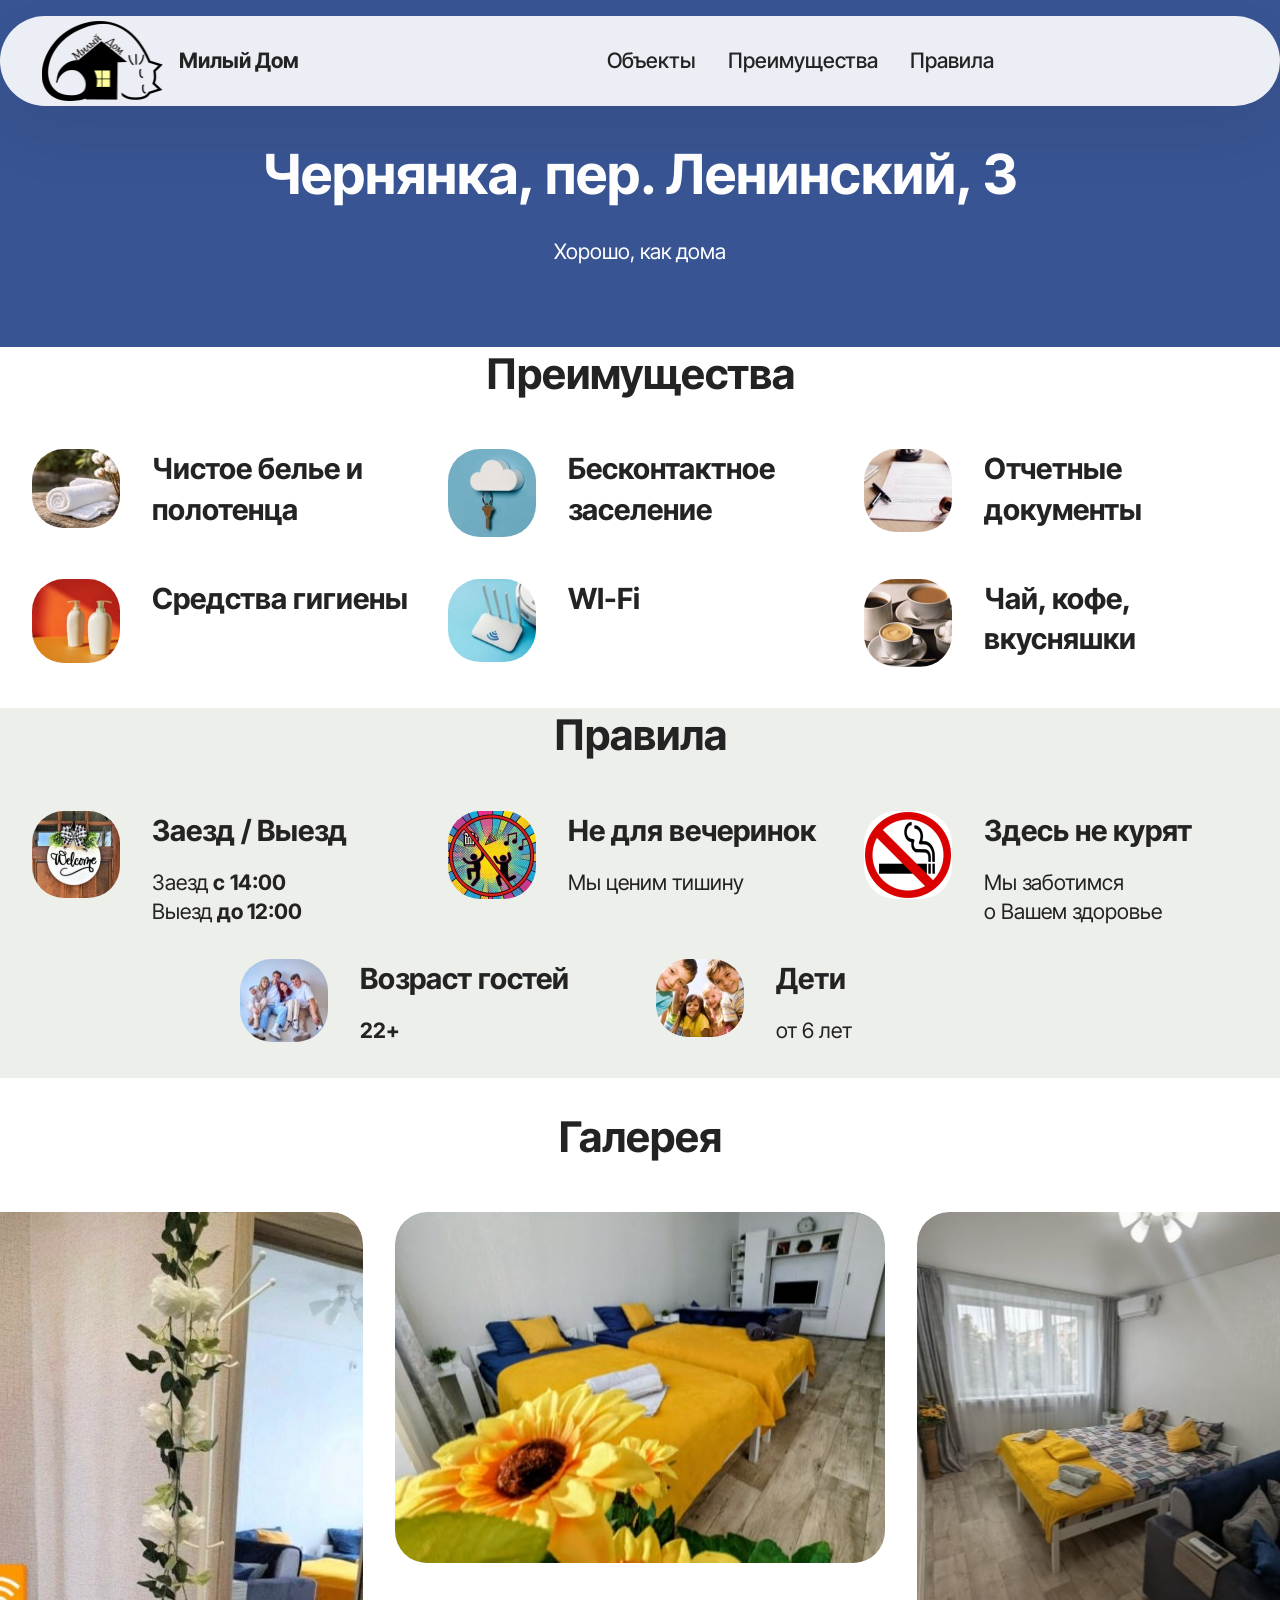
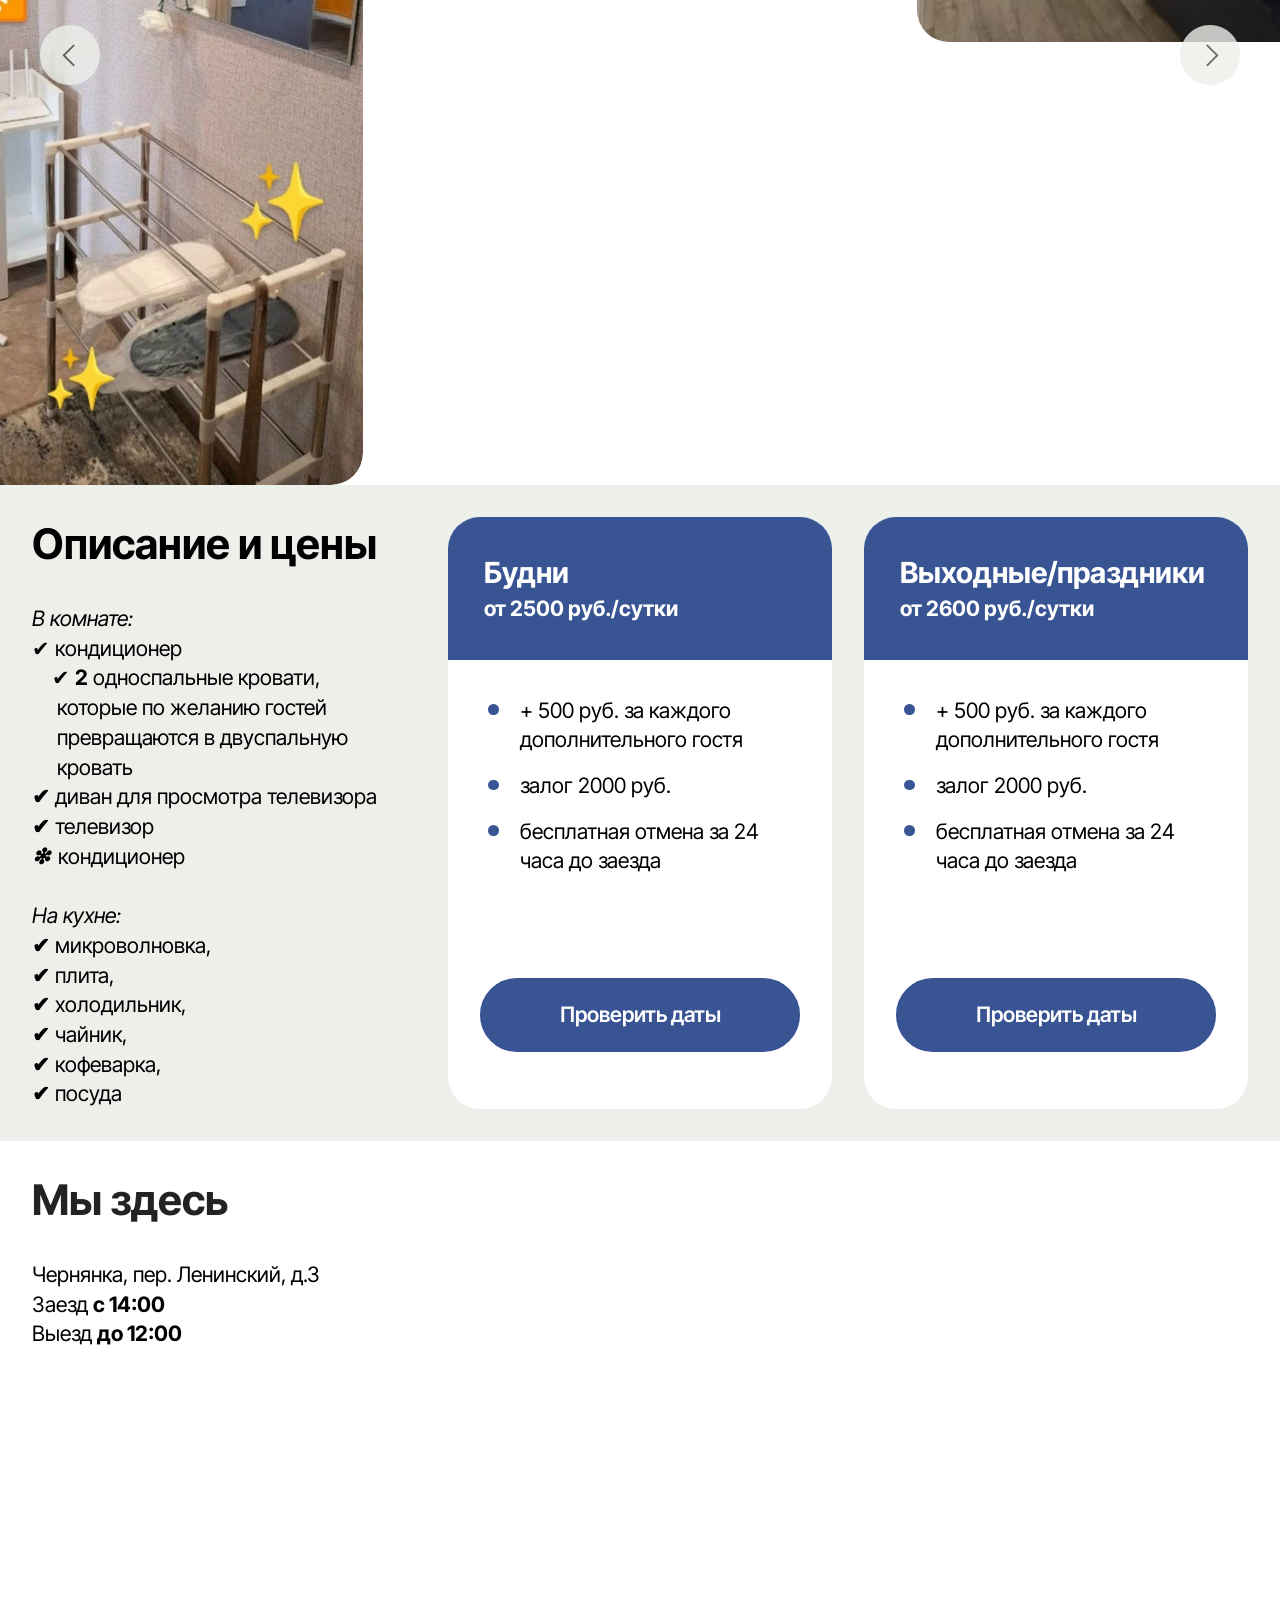
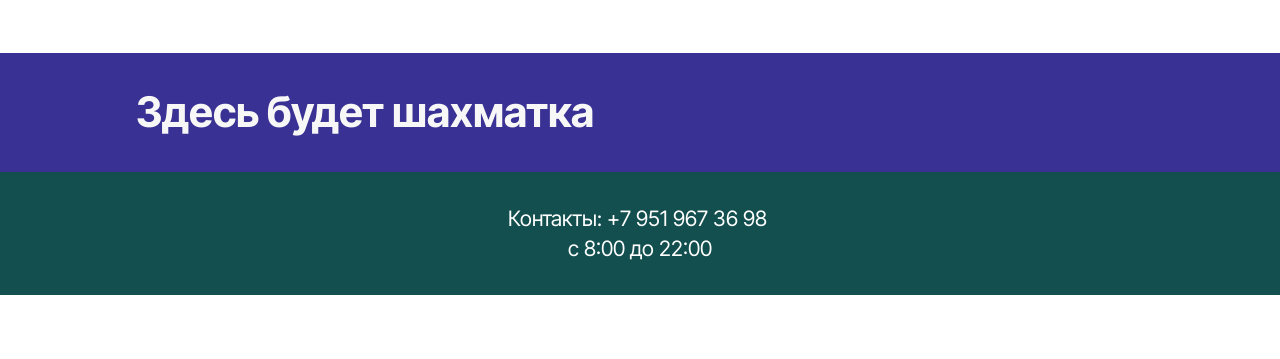
==== commit 4c90ea50: "Add files via upload" ====
--- a/Chernyanka_Leninsky.html
+++ b/Chernyanka_Leninsky.html
@@ -22,7 +22,7 @@
   <link rel="stylesheet" href="assets/theme/css/style.css">
   <link rel="preload" href="https://fonts.googleapis.com/css?family=Inter+Tight:100,200,300,400,500,600,700,800,900,100i,200i,300i,400i,500i,600i,700i,800i,900i&display=swap" as="style" onload="this.onload=null;this.rel='stylesheet'">
   <noscript><link rel="stylesheet" href="https://fonts.googleapis.com/css?family=Inter+Tight:100,200,300,400,500,600,700,800,900,100i,200i,300i,400i,500i,600i,700i,800i,900i&display=swap"></noscript>
-  <link rel="preload" as="style" href="assets/mobirise/css/mbr-additional.css?v=CKslfI"><link rel="stylesheet" href="assets/mobirise/css/mbr-additional.css?v=CKslfI" type="text/css">
+  <link rel="preload" as="style" href="assets/mobirise/css/mbr-additional.css?v=rPvx4Q"><link rel="stylesheet" href="assets/mobirise/css/mbr-additional.css?v=rPvx4Q" type="text/css">
 
   
   
@@ -102,8 +102,8 @@
 						<img src="assets/images/chistoe-belyo-6-176x120.webp" alt="Чистое белье и полотенца" data-slide-to="0" data-bs-slide-to="0">
 					</div>
 					<div class="card-box">
-						<h4 class="card-title mbr-fonts-style mb-3 display-5">
-							<strong>Чистое белье и полотенца</strong></h4>
+						<h3 class="card-title mbr-fonts-style mb-3 display-5">
+							<strong>Чистое белье и полотенца</strong></h3>
 						
 					</div>
 				</div>
@@ -114,7 +114,7 @@
 						<img src="assets/images/beskontaknoe-zaseleniye-3-176x144.webp" alt="Бесконтактное заселение" data-slide-to="3" data-bs-slide-to="4">
 					</div>
 					<div class="card-box">
-						<h4 class="card-title mbr-fonts-style mb-3 display-5"><strong>Бесконтактное заселение</strong></h4>
+						<h3 class="card-title mbr-fonts-style mb-3 display-5"><strong>Бесконтактное заселение</strong></h3>
 						
 					</div>
 				</div>
@@ -124,7 +124,7 @@
 						<img src="assets/images/otchetny-documents-3-176x118.webp" alt="Отчетные документы" data-slide-to="3" data-bs-slide-to="4">
 					</div>
 					<div class="card-box">
-						<h4 class="card-title mbr-fonts-style mb-3 display-5"><strong>Отчетные документы</strong></h4>
+						<h3 class="card-title mbr-fonts-style mb-3 display-5"><strong>Отчетные документы</strong></h3>
 						
 					</div>
 				</div>
@@ -134,7 +134,7 @@
 						<img src="assets/images/amenities-3-176x187.webp" alt="Средства гигиены гель для душа, шампунь, кондиционер для волос" data-slide-to="4" data-bs-slide-to="3">
 					</div>
 					<div class="card-box">
-						<h4 class="card-title mbr-fonts-style mb-3 display-5"><strong>Средства гигиены</strong></h4>
+						<h3 class="card-title mbr-fonts-style mb-3 display-5"><strong>Средства гигиены</strong></h3>
 						
 					</div>
 				</div>
@@ -144,7 +144,7 @@
 						<img src="assets/images/wi-fi-3-176x117.webp" alt="Wi-Fi" data-slide-to="5" data-bs-slide-to="5">
 					</div>
 					<div class="card-box">
-						<h4 class="card-title mbr-fonts-style mb-3 display-5"><strong>WI-Fi</strong></h4>
+						<h3 class="card-title mbr-fonts-style mb-3 display-5"><strong>WI-Fi</strong></h3>
 						
 					</div>
 				</div>
@@ -154,7 +154,7 @@
 						<img src="assets/images/tea-coffee-3-176x176.webp" alt="Чай, кофе, вкусняшки" data-slide-to="5" data-bs-slide-to="6">
 					</div>
 					<div class="card-box">
-						<h4 class="card-title mbr-fonts-style mb-3 display-5"><strong>Чай, кофе, вкусняшки</strong></h4>
+						<h3 class="card-title mbr-fonts-style mb-3 display-5"><strong>Чай, кофе, вкусняшки</strong></h3>
 						
 					</div>
 				</div>
@@ -171,19 +171,19 @@
 	
 	<div class="container">
 		<div class="mbr-section-head mb-5">
-			<h4 class="mbr-section-title mbr-fonts-style align-center mb-0 display-2">
-			  <strong>Правила</strong></h4>
+			<h2 class="mbr-section-title mbr-fonts-style align-center mb-0 display-2">
+			  <strong>Правила</strong></h2>
 			
 		  </div>
 		<div class="row justify-content-center">
 			<div class="item features-without-image col-12 col-lg-4 active">
 				<div class="item-wrapper">
 					<div class="img-wrapper">
-						<img src="assets/images/check-in-check-out-3-176x217.webp" alt="Заезд с 14:00 Выезд до 12:00" data-slide-to="0" data-bs-slide-to="0">
-					</div>
-					<div class="card-box">
-						<h4 class="card-title mbr-fonts-style mb-3 display-5">
-							<strong>Заезд / Выезд</strong></h4>
+						<img src="assets/images/check-in-check-out-2-176x217.webp" alt="Заезд с 14:00 Выезд до 12:00" data-slide-to="0" data-bs-slide-to="0">
+					</div>
+					<div class="card-box">
+						<h3 class="card-title mbr-fonts-style mb-3 display-5">
+							<strong>Заезд / Выезд</strong></h3>
 						<h5 class="card-text mbr-fonts-style display-7">Заезд <strong>с</strong> <strong>14:00</strong><br>Выезд <strong>до 12:00</strong></h5>
 					</div>
 				</div>
@@ -194,7 +194,7 @@
 						<img src="assets/images/no-parties-1-176x176.webp" alt="Не для вечеринок" data-slide-to="3" data-bs-slide-to="4">
 					</div>
 					<div class="card-box">
-						<h4 class="card-title mbr-fonts-style mb-3 display-5"><strong>Не для вечеринок</strong></h4>
+						<h3 class="card-title mbr-fonts-style mb-3 display-5"><strong>Не для вечеринок</strong></h3>
 						<h5 class="card-text mbr-fonts-style display-7">Мы ценим тишину</h5>
 					</div>
 				</div>
@@ -204,7 +204,7 @@
 						<img src="assets/images/no-smoking-176x176.webp" alt="Запрещено курить" data-slide-to="2" data-bs-slide-to="2">
 					</div>
 					<div class="card-box">
-						<h4 class="card-title mbr-fonts-style mb-3 display-5"><strong>Здесь не курят</strong></h4>
+						<h3 class="card-title mbr-fonts-style mb-3 display-5"><strong>Здесь не курят</strong></h3>
 						<h5 class="card-text mbr-fonts-style display-7">Мы заботимся<br> о Вашем здоровье</h5>
 					</div>
 				</div>
@@ -214,17 +214,17 @@
 						<img src="assets/images/guests-age-3-176x117.webp" alt="Возраст гостей 22+" data-slide-to="3" data-bs-slide-to="3">
 					</div>
 					<div class="card-box">
-						<h4 class="card-title mbr-fonts-style mb-3 display-5"><strong>Возраст гостей</strong></h4>
+						<h3 class="card-title mbr-fonts-style mb-3 display-5"><strong>Возраст гостей</strong></h3>
 						<h5 class="card-text mbr-fonts-style display-7"><strong>22+</strong></h5>
 					</div>
 				</div>
 			</div><div class="item features-without-image col-12 col-lg-4">
 				<div class="item-wrapper">
 					<div class="img-wrapper">
-						<img src="assets/images/kids-age-above6-3-176x133.webp" alt=" Можно с детьми от 6 лет" data-slide-to="5" data-bs-slide-to="5">
-					</div>
-					<div class="card-box">
-						<h4 class="card-title mbr-fonts-style mb-3 display-5"><strong>Дети</strong></h4>
+						<img src="assets/images/kids-age-above6-176x133.webp" alt=" Можно с детьми от 6 лет" data-slide-to="5" data-bs-slide-to="5">
+					</div>
+					<div class="card-box">
+						<h3 class="card-title mbr-fonts-style mb-3 display-5"><strong>Дети</strong></h3>
 						<h5 class="card-text mbr-fonts-style display-7">от 6 лет</h5>
 					</div>
 				</div>
@@ -240,7 +240,7 @@
     <div class="container-fluid">
         <div class="row mb-5 justify-content-center">
             <div class="col-12 content-head">
-                <h3 class="mbr-section-title mbr-fonts-style align-center mb-0 display-2"><strong>Галерея</strong></h3>
+                <h2 class="mbr-section-title mbr-fonts-style align-center mb-0 display-2"><strong>Галерея</strong></h2>
                 
             </div>
         </div>
@@ -253,7 +253,7 @@
                                 <div class="slide-content">
                                     <div class="item-img">
                                         <div class="item-wrapper">
-                                            <img src="assets/images/chernyanka-leninsky-main-room.jpg-468x335.jpeg" alt="Чернянка Ленинский Комната" title="">
+                                            <img src="assets/images/chernyanka-leninisky-main-room-468x335.webp" alt="Чернянка Ленинский Комната_" title="">
                                         </div>
                                     </div>
                                 </div>
@@ -344,7 +344,7 @@
     <div class="row justify-content-center">
       <div class="col-lg-4">
         <div class="col-12 col-md-12">
-          <h5 class="mbr-section-title mbr-fonts-style mt-0 mb-4 display-2"><strong>Описание и цены</strong></h5>
+          <h2 class="mbr-section-title mbr-fonts-style mt-0 mb-4 display-2"><strong>Описание и цены</strong></h2>
           <h6 class="mbr-section-subtitle mbr-fonts-style mt-0 mb-4 display-7"><em>В комнате:</em><br><em>
 </em><div>✔  кондиционер</div><div>&nbsp; &nbsp; ✔ <strong>2</strong> односпальные кровати,</div><div>&nbsp; &nbsp; &nbsp;которые по желанию гостей</div><div>&nbsp; &nbsp; &nbsp;превращаются в двуспальную</div><div>&nbsp; &nbsp; &nbsp;кровать&nbsp;</div><div><strong>✔</strong> диван для просмотра телевизора</div><div><strong>✔</strong> телевизор</div><div><strong style="font-style: italic;">❇&nbsp;&nbsp;</strong>кондиционер</div><div><em><br></em></div><div><em>На кухне:
 </em></div><div><strong>✔</strong> микроволновка,
@@ -362,7 +362,7 @@
         <div class="item features-without-image col-12 col-md-6 col-lg-6 item-mb active">
           <div class="item-wrapper">
             <div class="item-head">
-              <h5 class="item-title mbr-fonts-style mb-0 display-5"><strong>Будни</strong></h5>
+              <h3 class="item-title mbr-fonts-style mb-0 display-5"><strong>Будни</strong></h3>
               <h6 class="item-subtitle mbr-fonts-style mb-0 display-7"><strong>от 2500 руб./сутки</strong></h6>
             </div>
             <div class="item-content">
@@ -381,8 +381,8 @@
         <div class="item features-without-image col-12 col-md-6 col-lg-6 item-mb">
           <div class="item-wrapper">
             <div class="item-head">
-              <h5 class="item-title mbr-fonts-style mb-0 display-5">
-                <strong>Выходные/праздники</strong></h5>
+              <h3 class="item-title mbr-fonts-style mb-0 display-5">
+                <strong>Выходные/праздники</strong></h3>
               <h6 class="item-subtitle mbr-fonts-style mb-0 display-7"><strong>от 2600 руб./сутки</strong></h6>
             </div>
             <div class="item-content">
@@ -411,8 +411,8 @@
     <div class="row justify-content-center">
       <div class="col-lg-4">
         <div class="col-12 col-md-12">
-          <h5 class="mbr-section-title mbr-fonts-style mt-0 mb-4 display-2">
-            <strong>Мы здесь</strong></h5>
+          <h2 class="mbr-section-title mbr-fonts-style mt-0 mb-4 display-2">
+            <strong>Мы здесь</strong></h2>
           <h6 class="mbr-section-subtitle mbr-fonts-style mt-0 mb-4 display-7">Чернянка, пер. Ленинский, д.3<div>Заезд <strong>с 14:00
 </strong></div><div>Выезд <strong>до 12:00</strong></div></h6>
           
@@ -430,7 +430,7 @@
     <div class="container">
         <div class="row justify-content-center">
             <div class="col-md-12 col-lg-10">
-                <h3 class="mbr-section-title mbr-fonts-style mb-4 mt-0 display-2"><strong>Здесь будет шахматка</strong></h3>
+                <h2 class="mbr-section-title mbr-fonts-style mb-4 mt-0 display-2"><strong>Здесь будет шахматка</strong></h2>
                 
                 
             </div>
@@ -451,7 +451,7 @@
             </div>
         </div>
     </div>
-</section><section class="display-7" style="padding: 0;align-items: center;justify-content: center;flex-wrap: wrap;    align-content: center;display: flex;position: relative;height: 4rem;"><a href="https://mobiri.se/" style="flex: 1 1;height: 4rem;position: absolute;width: 100%;z-index: 1;"><img alt="" style="height: 4rem;" src="[data-uri]"></a><p style="margin: 0;text-align: center;" class="display-7">&#8204;</p><a style="z-index:1" href="https://mobirise.com/html-builder.html">HTML Website Builder</a></section><script src="assets/bootstrap/js/bootstrap.bundle.min.js"></script>  <script src="assets/smoothscroll/smooth-scroll.js"></script>  <script src="assets/ytplayer/index.js"></script>  <script src="assets/dropdown/js/navbar-dropdown.js"></script>  <script src="assets/embla/embla.min.js"></script>  <script src="assets/embla/script.js"></script>  <script src="assets/theme/js/script.js"></script>  
+</section><section class="display-7" style="padding: 0;align-items: center;justify-content: center;flex-wrap: wrap;    align-content: center;display: flex;position: relative;height: 4rem;"><a href="https://mobiri.se/" style="flex: 1 1;height: 4rem;position: absolute;width: 100%;z-index: 1;"><img alt="" style="height: 4rem;" src="[data-uri]"></a><p style="margin: 0;text-align: center;" class="display-7">&#8204;</p><a style="z-index:1" href="https://mobirise.com/builder/ai-website-generator.html">AI Website Generator</a></section><script src="assets/bootstrap/js/bootstrap.bundle.min.js"></script>  <script src="assets/smoothscroll/smooth-scroll.js"></script>  <script src="assets/ytplayer/index.js"></script>  <script src="assets/dropdown/js/navbar-dropdown.js"></script>  <script src="assets/embla/embla.min.js"></script>  <script src="assets/embla/script.js"></script>  <script src="assets/theme/js/script.js"></script>  
   
   
  <div id="scrollToTop" class="scrollToTop mbr-arrow-up"><a style="text-align: center;"><i class="mbr-arrow-up-icon mbr-arrow-up-icon-cm cm-icon cm-icon-smallarrow-up"></i></a></div>
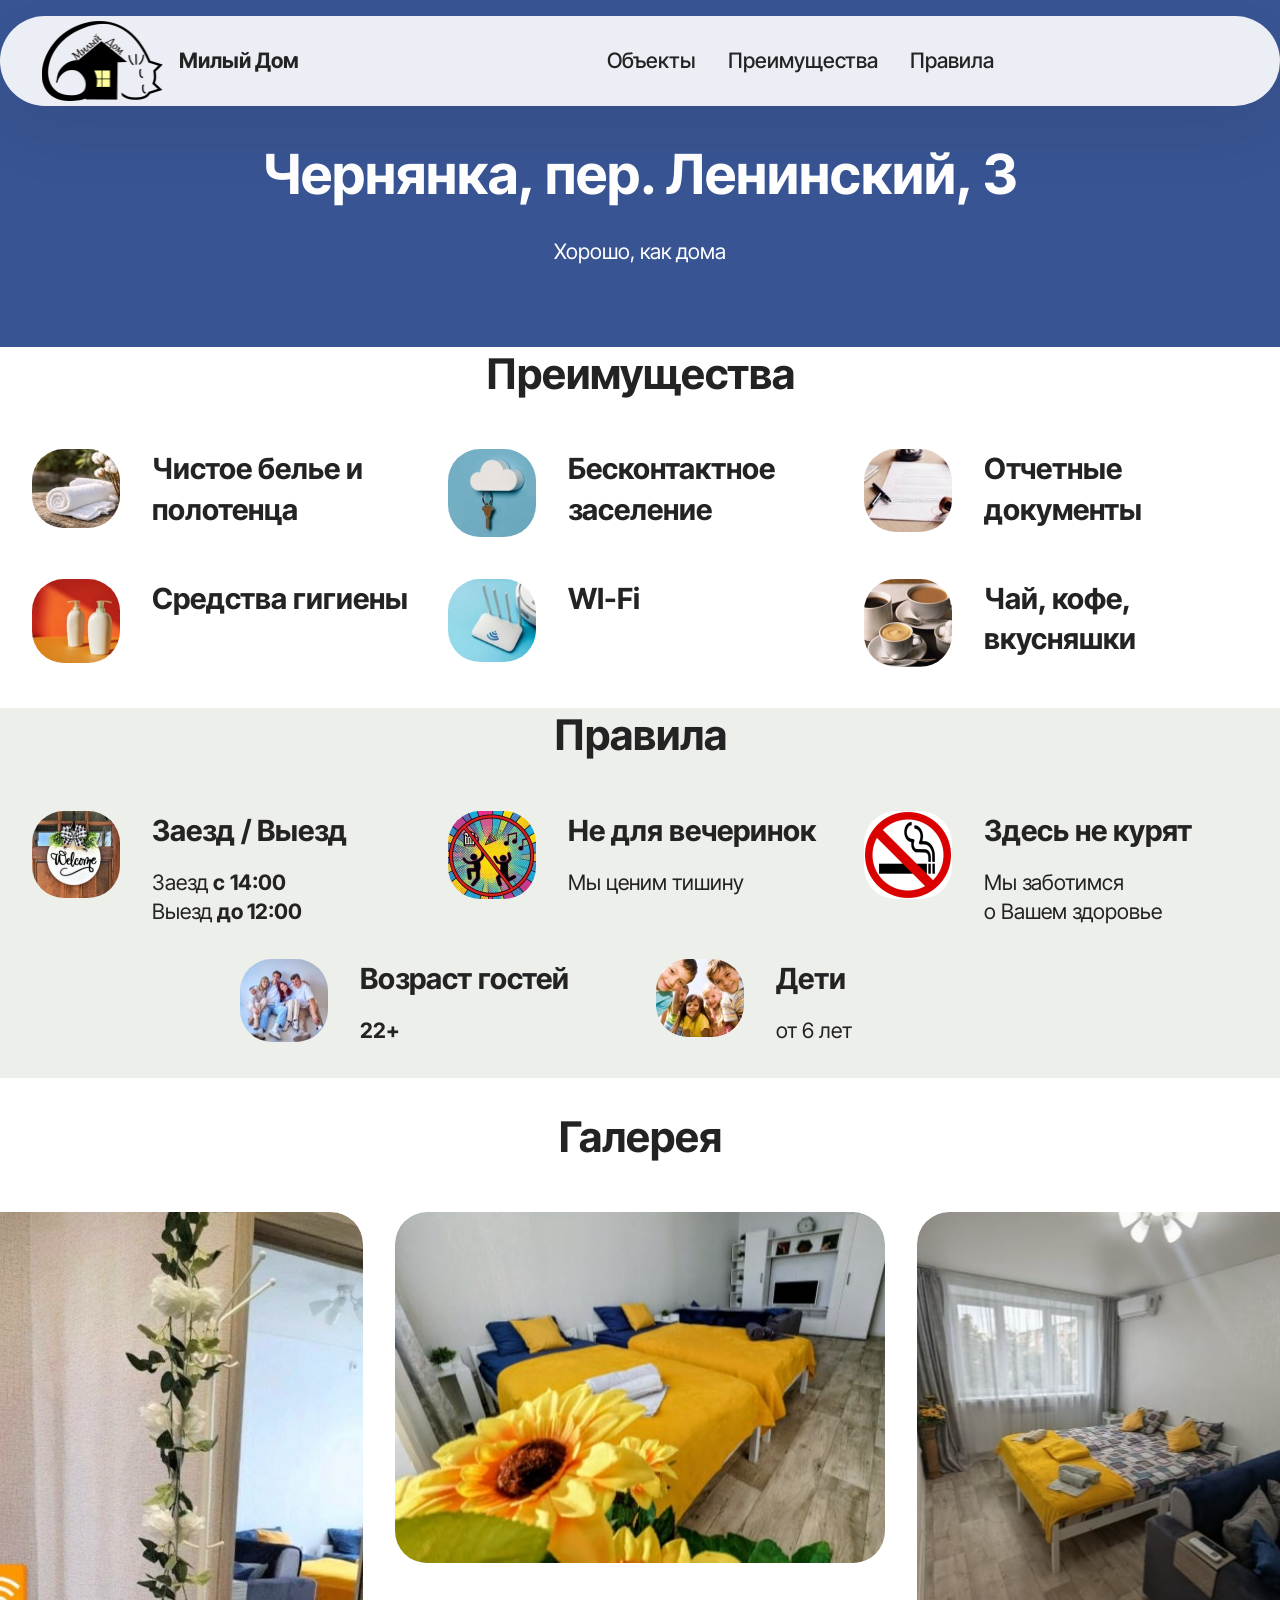
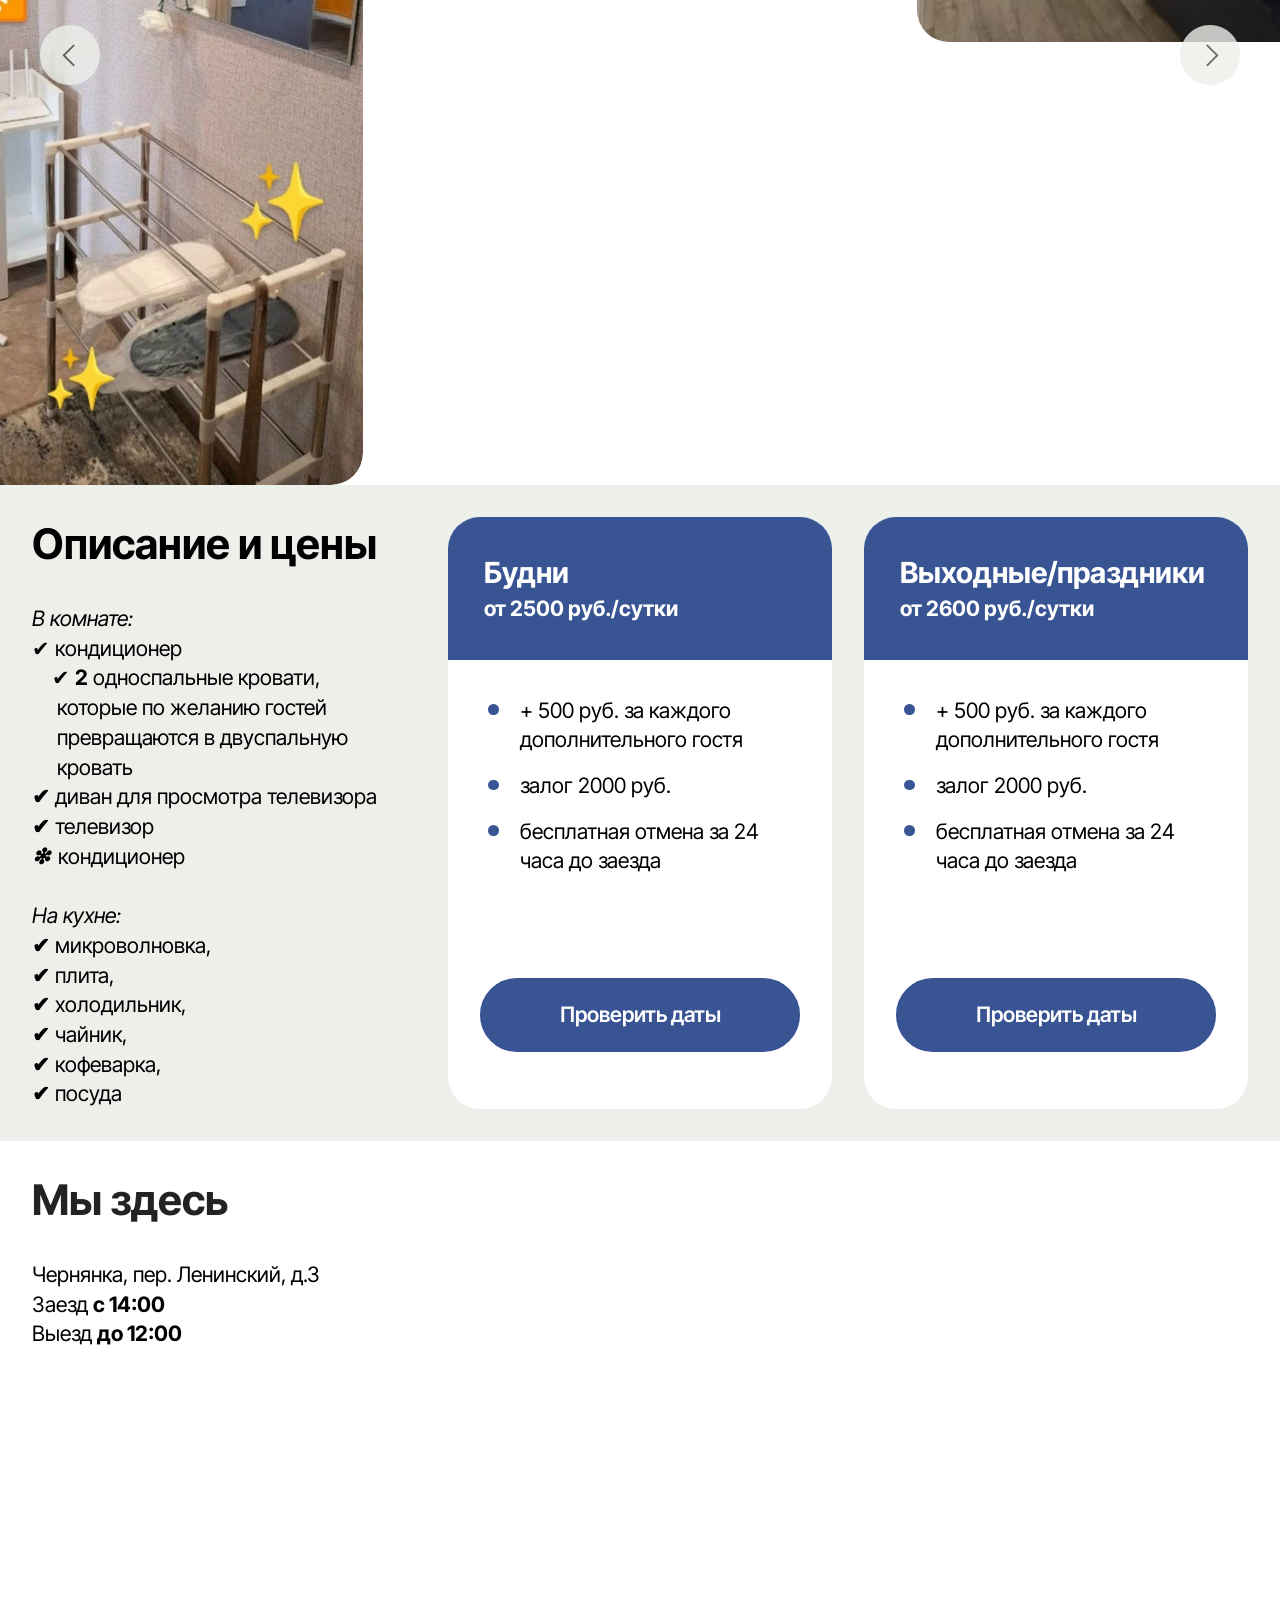
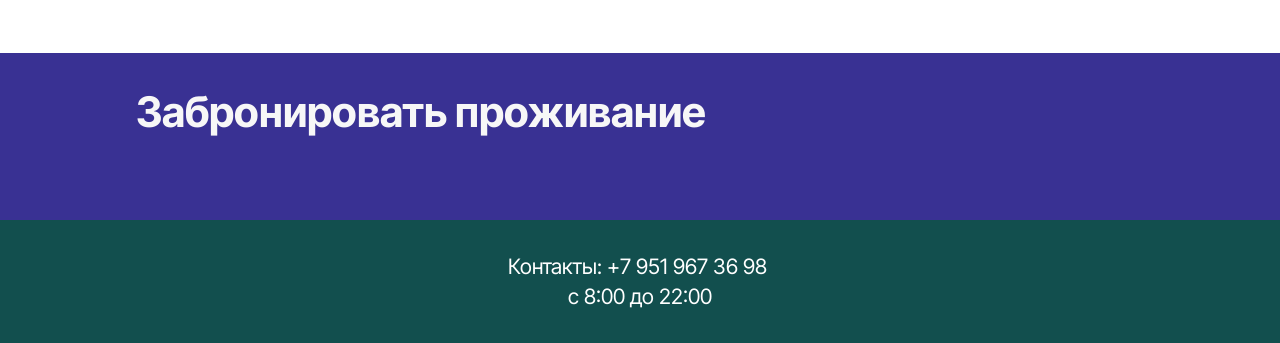
==== commit 1090e9d9: "Add files via upload" ====
--- a/Chernyanka_Leninsky.html
+++ b/Chernyanka_Leninsky.html
@@ -1,7 +1,7 @@
 <!DOCTYPE html>
 <html  >
 <head>
-  <!-- Site made with Mobirise Website Builder v6.1.12, https://mobirise.com -->
+  
   <meta charset="UTF-8">
   <meta http-equiv="X-UA-Compatible" content="IE=edge">
   <meta name="generator" content="Mobirise v6.1.12, mobirise.com">
@@ -22,7 +22,7 @@
   <link rel="stylesheet" href="assets/theme/css/style.css">
   <link rel="preload" href="https://fonts.googleapis.com/css?family=Inter+Tight:100,200,300,400,500,600,700,800,900,100i,200i,300i,400i,500i,600i,700i,800i,900i&display=swap" as="style" onload="this.onload=null;this.rel='stylesheet'">
   <noscript><link rel="stylesheet" href="https://fonts.googleapis.com/css?family=Inter+Tight:100,200,300,400,500,600,700,800,900,100i,200i,300i,400i,500i,600i,700i,800i,900i&display=swap"></noscript>
-  <link rel="preload" as="style" href="assets/mobirise/css/mbr-additional.css?v=rPvx4Q"><link rel="stylesheet" href="assets/mobirise/css/mbr-additional.css?v=rPvx4Q" type="text/css">
+  <link rel="preload" as="style" href="assets/mobirise/css/mbr-additional.css?v=6WN6Pe"><link rel="stylesheet" href="assets/mobirise/css/mbr-additional.css?v=6WN6Pe" type="text/css">
 
   
   
@@ -38,7 +38,7 @@
 			<div class="navbar-brand">
 				<span class="navbar-logo">
 					
-						<img src="assets/images/mily-dom-logo-243x160.webp" alt="Уютно там, где мурчишь :)" style="height: 5rem;">
+						<img src="assets/images/mily-dom-logo-243x160.png" alt="Уютно там, где мурчишь :)" style="height: 5rem;">
 					
 				</span>
 				<span class="navbar-caption-wrap"><a class="navbar-caption text-black text-primary display-4" href="index.html#header05-1">Милый Дом</a></span>
@@ -99,7 +99,7 @@
 			<div class="item features-without-image col-12 col-lg-4 active">
 				<div class="item-wrapper">
 					<div class="img-wrapper">
-						<img src="assets/images/chistoe-belyo-6-176x120.webp" alt="Чистое белье и полотенца" data-slide-to="0" data-bs-slide-to="0">
+						<img src="assets/images/chistoe-belyo-6-176x120.jpeg" alt="Чистое белье и полотенца" data-slide-to="0" data-bs-slide-to="0">
 					</div>
 					<div class="card-box">
 						<h3 class="card-title mbr-fonts-style mb-3 display-5">
@@ -111,7 +111,7 @@
 			<div class="item features-without-image col-12 col-lg-4">
 				<div class="item-wrapper">
 					<div class="img-wrapper">
-						<img src="assets/images/beskontaknoe-zaseleniye-3-176x144.webp" alt="Бесконтактное заселение" data-slide-to="3" data-bs-slide-to="4">
+						<img src="assets/images/beskontaknoe-zaseleniye-3-176x144.jpeg" alt="Бесконтактное заселение" data-slide-to="3" data-bs-slide-to="4">
 					</div>
 					<div class="card-box">
 						<h3 class="card-title mbr-fonts-style mb-3 display-5"><strong>Бесконтактное заселение</strong></h3>
@@ -121,7 +121,7 @@
 			</div><div class="item features-without-image col-12 col-lg-4">
 				<div class="item-wrapper">
 					<div class="img-wrapper">
-						<img src="assets/images/otchetny-documents-3-176x118.webp" alt="Отчетные документы" data-slide-to="3" data-bs-slide-to="4">
+						<img src="assets/images/otchetny-documents-3-176x118.jpeg" alt="Отчетные документы" data-slide-to="3" data-bs-slide-to="4">
 					</div>
 					<div class="card-box">
 						<h3 class="card-title mbr-fonts-style mb-3 display-5"><strong>Отчетные документы</strong></h3>
@@ -131,7 +131,7 @@
 			</div><div class="item features-without-image col-12 col-lg-4">
 				<div class="item-wrapper">
 					<div class="img-wrapper">
-						<img src="assets/images/amenities-3-176x187.webp" alt="Средства гигиены гель для душа, шампунь, кондиционер для волос" data-slide-to="4" data-bs-slide-to="3">
+						<img src="assets/images/amenities-3-176x187.jpeg" alt="Средства гигиены гель для душа, шампунь, кондиционер для волос" data-slide-to="4" data-bs-slide-to="3">
 					</div>
 					<div class="card-box">
 						<h3 class="card-title mbr-fonts-style mb-3 display-5"><strong>Средства гигиены</strong></h3>
@@ -141,7 +141,7 @@
 			</div><div class="item features-without-image col-12 col-lg-4">
 				<div class="item-wrapper">
 					<div class="img-wrapper">
-						<img src="assets/images/wi-fi-3-176x117.webp" alt="Wi-Fi" data-slide-to="5" data-bs-slide-to="5">
+						<img src="assets/images/wi-fi-3-176x117.jpeg" alt="Wi-Fi" data-slide-to="5" data-bs-slide-to="5">
 					</div>
 					<div class="card-box">
 						<h3 class="card-title mbr-fonts-style mb-3 display-5"><strong>WI-Fi</strong></h3>
@@ -151,7 +151,7 @@
 			</div><div class="item features-without-image col-12 col-lg-4">
 				<div class="item-wrapper">
 					<div class="img-wrapper">
-						<img src="assets/images/tea-coffee-3-176x176.webp" alt="Чай, кофе, вкусняшки" data-slide-to="5" data-bs-slide-to="6">
+						<img src="assets/images/tea-coffee-3-176x176.jpeg" alt="Чай, кофе, вкусняшки" data-slide-to="5" data-bs-slide-to="6">
 					</div>
 					<div class="card-box">
 						<h3 class="card-title mbr-fonts-style mb-3 display-5"><strong>Чай, кофе, вкусняшки</strong></h3>
@@ -179,7 +179,7 @@
 			<div class="item features-without-image col-12 col-lg-4 active">
 				<div class="item-wrapper">
 					<div class="img-wrapper">
-						<img src="assets/images/check-in-check-out-2-176x217.webp" alt="Заезд с 14:00 Выезд до 12:00" data-slide-to="0" data-bs-slide-to="0">
+						<img src="assets/images/check-in-check-out-2-176x217.jpeg" alt="Заезд с 14:00 Выезд до 12:00" data-slide-to="0" data-bs-slide-to="0">
 					</div>
 					<div class="card-box">
 						<h3 class="card-title mbr-fonts-style mb-3 display-5">
@@ -191,7 +191,7 @@
 			<div class="item features-without-image col-12 col-lg-4">
 				<div class="item-wrapper">
 					<div class="img-wrapper">
-						<img src="assets/images/no-parties-1-176x176.webp" alt="Не для вечеринок" data-slide-to="3" data-bs-slide-to="4">
+						<img src="assets/images/no-parties-1-176x176.jpeg" alt="Не для вечеринок" data-slide-to="3" data-bs-slide-to="4">
 					</div>
 					<div class="card-box">
 						<h3 class="card-title mbr-fonts-style mb-3 display-5"><strong>Не для вечеринок</strong></h3>
@@ -201,7 +201,7 @@
 			</div><div class="item features-without-image col-12 col-lg-4">
 				<div class="item-wrapper">
 					<div class="img-wrapper">
-						<img src="assets/images/no-smoking-176x176.webp" alt="Запрещено курить" data-slide-to="2" data-bs-slide-to="2">
+						<img src="assets/images/no-smoking-176x176.png" alt="Запрещено курить" data-slide-to="2" data-bs-slide-to="2">
 					</div>
 					<div class="card-box">
 						<h3 class="card-title mbr-fonts-style mb-3 display-5"><strong>Здесь не курят</strong></h3>
@@ -211,7 +211,7 @@
 			</div><div class="item features-without-image col-12 col-lg-4">
 				<div class="item-wrapper">
 					<div class="img-wrapper">
-						<img src="assets/images/guests-age-3-176x117.webp" alt="Возраст гостей 22+" data-slide-to="3" data-bs-slide-to="3">
+						<img src="assets/images/guests-age-3-176x117.jpeg" alt="Возраст гостей 22+" data-slide-to="3" data-bs-slide-to="3">
 					</div>
 					<div class="card-box">
 						<h3 class="card-title mbr-fonts-style mb-3 display-5"><strong>Возраст гостей</strong></h3>
@@ -221,7 +221,7 @@
 			</div><div class="item features-without-image col-12 col-lg-4">
 				<div class="item-wrapper">
 					<div class="img-wrapper">
-						<img src="assets/images/kids-age-above6-176x133.webp" alt=" Можно с детьми от 6 лет" data-slide-to="5" data-bs-slide-to="5">
+						<img src="assets/images/kids-age-above6-176x133.jpeg" alt=" Можно с детьми от 6 лет" data-slide-to="5" data-bs-slide-to="5">
 					</div>
 					<div class="card-box">
 						<h3 class="card-title mbr-fonts-style mb-3 display-5"><strong>Дети</strong></h3>
@@ -253,7 +253,7 @@
                                 <div class="slide-content">
                                     <div class="item-img">
                                         <div class="item-wrapper">
-                                            <img src="assets/images/chernyanka-leninisky-main-room-468x335.webp" alt="Чернянка Ленинский Комната_" title="">
+                                            <img src="assets/images/chernyanka-leninisky-main-room-468x335.jpeg" alt="Чернянка Ленинский Комната_" title="">
                                         </div>
                                     </div>
                                 </div>
@@ -262,7 +262,7 @@
                                 <div class="slide-content">
                                     <div class="item-img">
                                         <div class="item-wrapper">
-                                            <img src="assets/images/chernyanka-leninsky-main-room2-493x432.webp" alt="Чернянка Ленинский Комната" title="">
+                                            <img src="assets/images/chernyanka-leninsky-main-room2-493x432.jpeg" alt="Чернянка Ленинский Комната" title="">
                                         </div>
                                     </div>
                                 </div>
@@ -271,7 +271,7 @@
                                 <div class="slide-content">
                                     <div class="item-img">
                                         <div class="item-wrapper">
-                                            <img src="assets/images/chernyanka-leninskykitchen1-494x315.webp" alt="Чернянка Ленинский Кухня" title="">
+                                            <img src="assets/images/chernyanka-leninskykitchen1-494x315.jpeg" alt="Чернянка Ленинский Кухня" title="">
                                         </div>
                                     </div>
                                 </div>
@@ -280,7 +280,7 @@
                                 <div class="slide-content">
                                     <div class="item-img">
                                         <div class="item-wrapper">
-                                            <img src="assets/images/chernyanka-leninsky-kitchen2-497x373.webp" alt="Чернянка Ленинский Кухня" title="">
+                                            <img src="assets/images/chernyanka-leninsky-kitchen2-497x373.jpeg" alt="Чернянка Ленинский Кухня" title="">
                                         </div>
                                     </div>
                                 </div>
@@ -289,7 +289,7 @@
                                 <div class="slide-content">
                                     <div class="item-img">
                                         <div class="item-wrapper">
-                                            <img src="assets/images/chernyanka-leninsky-tea-coffee-766x431.webp" alt="Чернянка Ленинский Кухня Чай Кофе " title="">
+                                            <img src="assets/images/chernyanka-leninsky-tea-coffee-766x431.jpeg" alt="Чернянка Ленинский Кухня Чай Кофе " title="">
                                         </div>
                                     </div>
                                 </div>
@@ -298,7 +298,7 @@
                             <div class="slide-content">
                                 <div class="item-img">
                                     <div class="item-wrapper">
-                                        <img src="assets/images/chernyanka-leninsky-bathroom-501x668.webp" alt="Чернянка Ленинский Душ" title="">
+                                        <img src="assets/images/chernyanka-leninsky-bathroom-501x668.jpeg" alt="Чернянка Ленинский Душ" title="">
                                     </div>
                                 </div>
                             </div>
@@ -307,7 +307,7 @@
                             <div class="slide-content">
                                 <div class="item-img">
                                     <div class="item-wrapper">
-                                        <img src="assets/images/chernyanka-leninsky-toilet-455x607.webp" alt="Чернянка Ленинский Туалет" title="">
+                                        <img src="assets/images/chernyanka-leninsky-toilet-455x607.jpeg" alt="Чернянка Ленинский Туалет" title="">
                                     </div>
                                 </div>
                             </div>
@@ -315,7 +315,7 @@
                             <div class="slide-content">
                                 <div class="item-img">
                                     <div class="item-wrapper">
-                                        <img src="assets/images/chernyanka-leninsky-hall-720x1280.webp" alt="Чернянка Ленинский Прихожая" title="" data-slide-to="7" data-bs-slide-to="8">
+                                        <img src="assets/images/chernyanka-leninsky-hall-720x1280.jpeg" alt="Чернянка Ленинский Прихожая" title="" data-slide-to="7" data-bs-slide-to="8">
                                     </div>
                                 </div>
                             </div>
@@ -375,7 +375,7 @@
                 </ul>
               </div>
             </div>
-            <div class="mbr-section-btn item-footer"><a href="" class="btn item-btn btn-warning display-7">Проверить даты</a></div>
+            <div class="mbr-section-btn item-footer"><a href="#article12-25" class="btn item-btn btn-warning display-7">Проверить даты</a></div>
           </div>
         </div>
         <div class="item features-without-image col-12 col-md-6 col-lg-6 item-mb">
@@ -395,7 +395,7 @@
                 </ul>
               </div>
             </div>
-            <div class="mbr-section-btn item-footer"><a href="" class="btn item-btn btn-warning display-7">Проверить даты</a></div>
+            <div class="mbr-section-btn item-footer"><a href="#article12-25" class="btn item-btn btn-warning display-7">Проверить даты</a></div>
           </div>
         </div>
       </div>
@@ -430,8 +430,12 @@
     <div class="container">
         <div class="row justify-content-center">
             <div class="col-md-12 col-lg-10">
-                <h2 class="mbr-section-title mbr-fonts-style mb-4 mt-0 display-2"><strong>Здесь будет шахматка</strong></h2>
-                
+                <h2 class="mbr-section-title mbr-fonts-style mb-4 mt-0 display-2"><strong>Забронировать проживание</strong></h2>
+                <div id="hr-widget" style="margin-bottom: 80px;"></div>
+                    <script type="module" src="https://homereserve.ru/widget.js"></script>
+                    <script type="module">
+                    window.homereserve.initWidgetSearch({"token":"jf2XERhiPs","apartments":[369780],"navigation":false})
+                    </script>
                 
             </div>
         </div>
@@ -451,7 +455,9 @@
             </div>
         </div>
     </div>
-</section><section class="display-7" style="padding: 0;align-items: center;justify-content: center;flex-wrap: wrap;    align-content: center;display: flex;position: relative;height: 4rem;"><a href="https://mobiri.se/" style="flex: 1 1;height: 4rem;position: absolute;width: 100%;z-index: 1;"><img alt="" style="height: 4rem;" src="[data-uri]"></a><p style="margin: 0;text-align: center;" class="display-7">&#8204;</p><a style="z-index:1" href="https://mobirise.com/builder/ai-website-generator.html">AI Website Generator</a></section><script src="assets/bootstrap/js/bootstrap.bundle.min.js"></script>  <script src="assets/smoothscroll/smooth-scroll.js"></script>  <script src="assets/ytplayer/index.js"></script>  <script src="assets/dropdown/js/navbar-dropdown.js"></script>  <script src="assets/embla/embla.min.js"></script>  <script src="assets/embla/script.js"></script>  <script src="assets/theme/js/script.js"></script>  
+</section>
+
+<script src="assets/bootstrap/js/bootstrap.bundle.min.js"></script>  <script src="assets/smoothscroll/smooth-scroll.js"></script>  <script src="assets/ytplayer/index.js"></script>  <script src="assets/dropdown/js/navbar-dropdown.js"></script>  <script src="assets/embla/embla.min.js"></script>  <script src="assets/embla/script.js"></script>  <script src="assets/theme/js/script.js"></script>  
   
   
  <div id="scrollToTop" class="scrollToTop mbr-arrow-up"><a style="text-align: center;"><i class="mbr-arrow-up-icon mbr-arrow-up-icon-cm cm-icon cm-icon-smallarrow-up"></i></a></div>
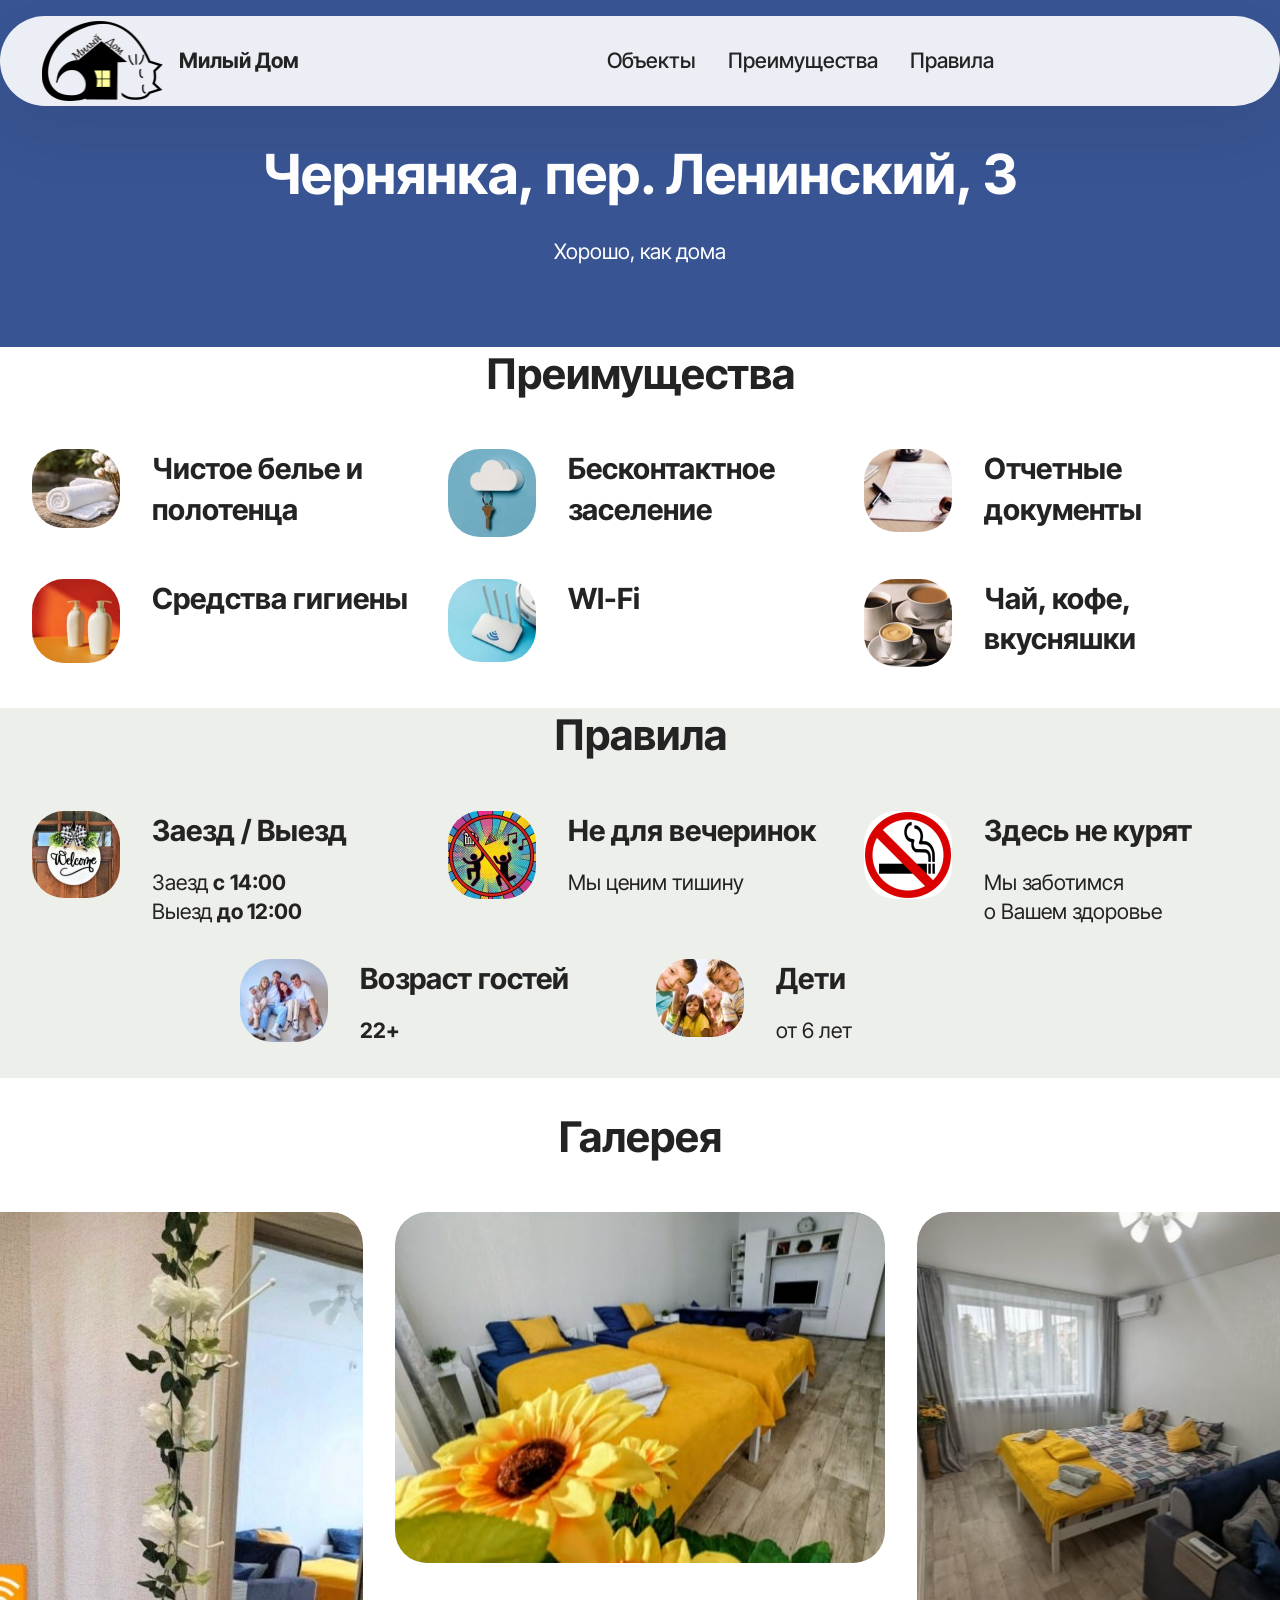
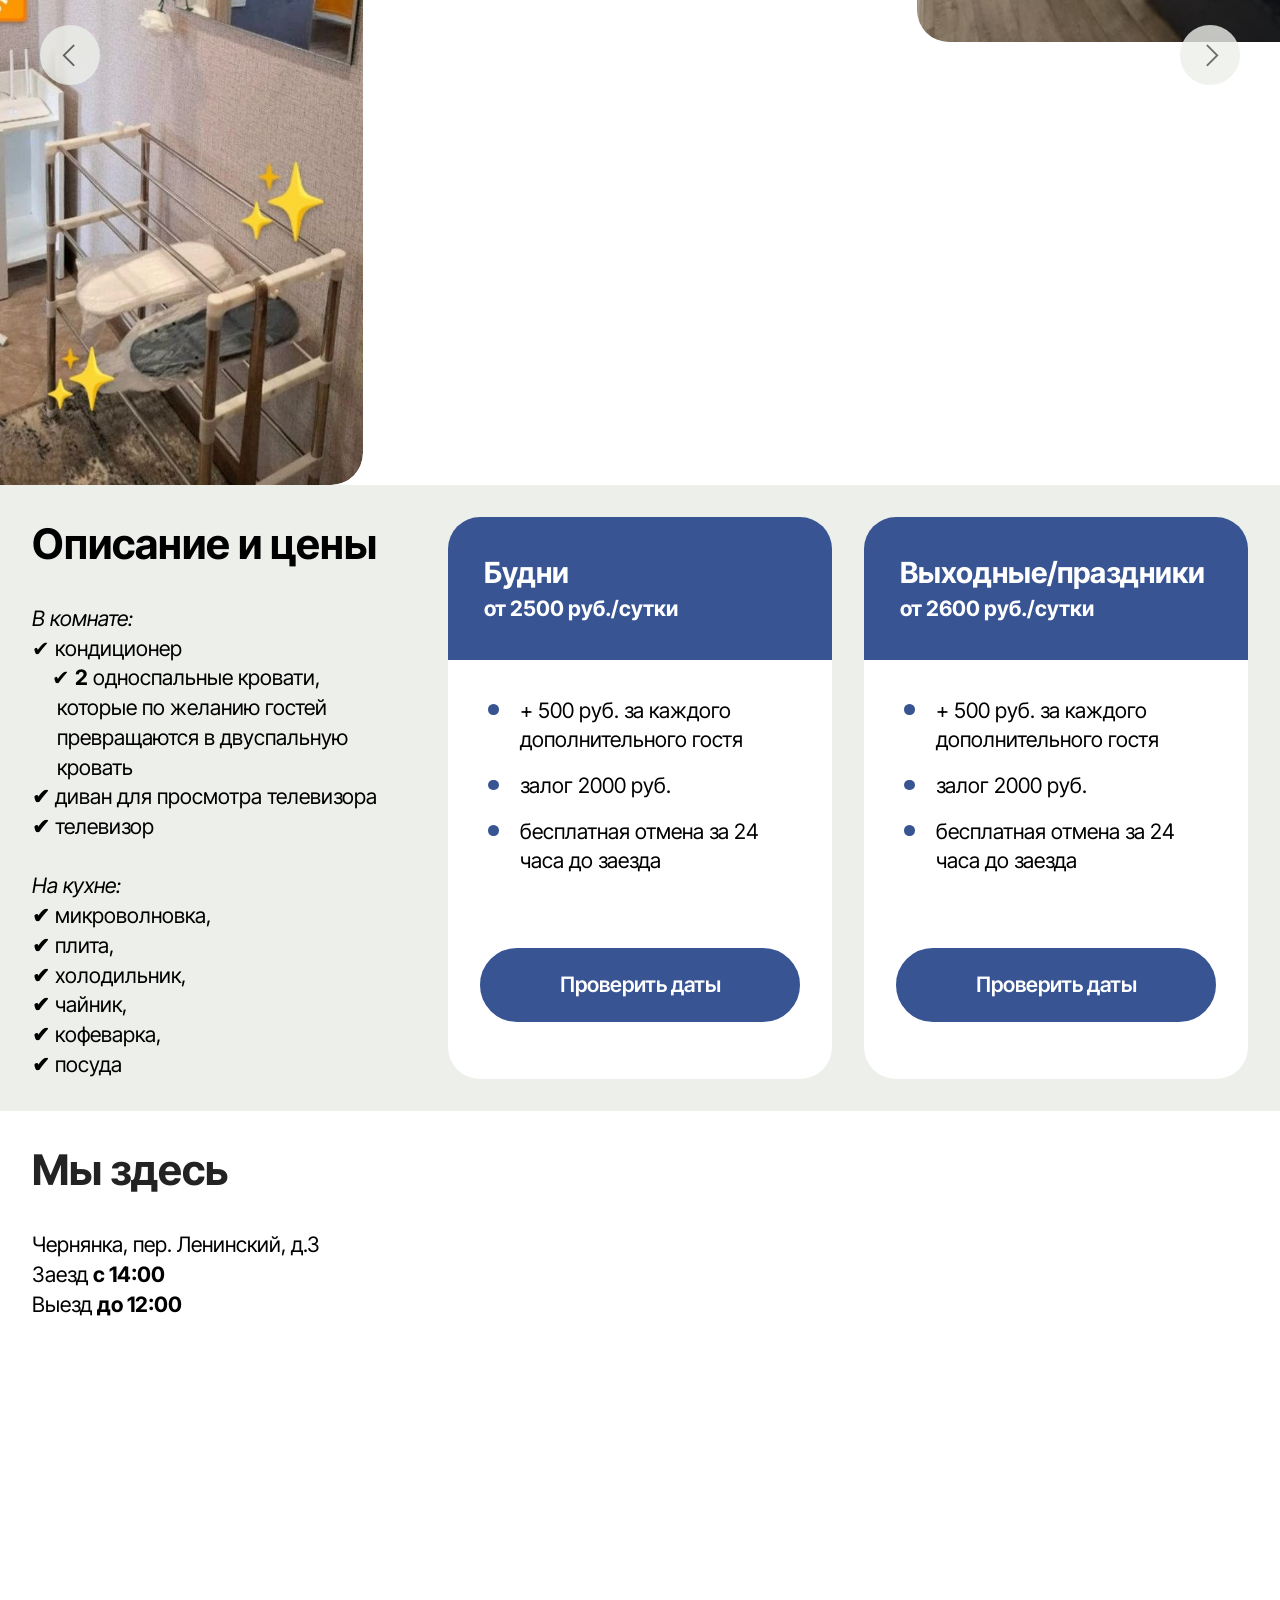
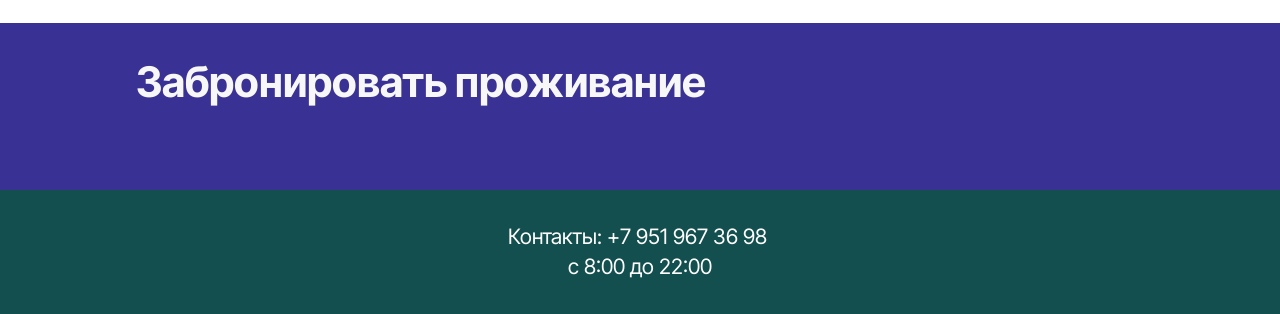
==== commit c41089db: "Add files via upload" ====
--- a/Chernyanka_Leninsky.html
+++ b/Chernyanka_Leninsky.html
@@ -15,6 +15,17 @@
   
   
   <title>"Милый Дом" Уютная квартира в Чернянке от 2500руб.</title>
+
+  <!-- НАЧАЛО БЛОКА ДЛЯ TELEGRAM -->
+  <meta property="og:image" content="assets/images/telegram-preview.png">
+  <meta property="og:image:type" content="image/png">
+  <meta property="og:image:width" content="747">
+  <meta property="og:image:height" content="500">
+  <meta property="og:title" content="&quot;Милый Дом&quot; Квартиры посуточно Новый Оскол, Чернянка">
+  <meta property="og:description" content="Аренда квартир в Новом Осколе и Чернянке посуточно от 2500 руб. Реальные фото, отчетные документы, чистота, wi-fi.">
+  <meta property="og:type" content="website">
+  <!-- КОНЕЦ БЛОКА ДЛЯ TELEGRAM -->
+
   <link rel="stylesheet" href="assets/web/assets/mobirise-icons2/mobirise2.css">
   <link rel="stylesheet" href="assets/bootstrap/css/bootstrap.min.css">
   <link rel="stylesheet" href="assets/animatecss/animate.css">
@@ -346,7 +357,7 @@
         <div class="col-12 col-md-12">
           <h2 class="mbr-section-title mbr-fonts-style mt-0 mb-4 display-2"><strong>Описание и цены</strong></h2>
           <h6 class="mbr-section-subtitle mbr-fonts-style mt-0 mb-4 display-7"><em>В комнате:</em><br><em>
-</em><div>✔  кондиционер</div><div>&nbsp; &nbsp; ✔ <strong>2</strong> односпальные кровати,</div><div>&nbsp; &nbsp; &nbsp;которые по желанию гостей</div><div>&nbsp; &nbsp; &nbsp;превращаются в двуспальную</div><div>&nbsp; &nbsp; &nbsp;кровать&nbsp;</div><div><strong>✔</strong> диван для просмотра телевизора</div><div><strong>✔</strong> телевизор</div><div><strong style="font-style: italic;">❇&nbsp;&nbsp;</strong>кондиционер</div><div><em><br></em></div><div><em>На кухне:
+</em><div>✔  кондиционер</div><div>&nbsp; &nbsp; ✔ <strong>2</strong> односпальные кровати,</div><div>&nbsp; &nbsp; &nbsp;которые по желанию гостей</div><div>&nbsp; &nbsp; &nbsp;превращаются в двуспальную</div><div>&nbsp; &nbsp; &nbsp;кровать&nbsp;</div><div><strong>✔</strong> диван для просмотра телевизора</div><div><strong>✔</strong> телевизор</div><div><em><br></em></div><div><em>На кухне:
 </em></div><div><strong>✔</strong> микроволновка,
 </div><div><strong>✔</strong> плита,
 </div><div><strong>✔</strong> холодильник,
--- a/assets/mobirise/css/mbr-additional.css
+++ b/assets/mobirise/css/mbr-additional.css
@@ -153,7 +153,7 @@
   background-color: #cb4b0d !important;
 }
 .bg-info {
-  background-color: #320707 !important;
+  background-color: #164645 !important;
 }
 .bg-warning {
   background-color: #385493 !important;
@@ -207,8 +207,8 @@
 }
 .btn-info,
 .btn-info:active {
-  background-color: #320707 !important;
-  border-color: #320707 !important;
+  background-color: #164645 !important;
+  border-color: #164645 !important;
   color: #ffffff !important;
   box-shadow: none;
 }
@@ -217,15 +217,15 @@
 .btn-info.focus,
 .btn-info.active {
   color: inherit;
-  background-color: #5f0d0d !important;
-  border-color: #5f0d0d !important;
+  background-color: #226d6b !important;
+  border-color: #226d6b !important;
   box-shadow: none;
 }
 .btn-info.disabled,
 .btn-info:disabled {
   color: #ffffff !important;
-  background-color: #5f0d0d !important;
-  border-color: #5f0d0d !important;
+  background-color: #226d6b !important;
+  border-color: #226d6b !important;
 }
 .btn-success,
 .btn-success:active {
@@ -382,23 +382,23 @@
 .btn-info-outline,
 .btn-info-outline:active {
   background-color: transparent !important;
-  border-color: #320707;
-  color: #320707;
+  border-color: #164645;
+  color: #164645;
 }
 .btn-info-outline:hover,
 .btn-info-outline:focus,
 .btn-info-outline.focus,
 .btn-info-outline.active {
-  color: #000000 !important;
+  color: #010404 !important;
   background-color: transparent !important;
-  border-color: #000000 !important;
+  border-color: #010404 !important;
   box-shadow: none !important;
 }
 .btn-info-outline.disabled,
 .btn-info-outline:disabled {
   color: #ffffff !important;
-  background-color: #320707 !important;
-  border-color: #320707 !important;
+  background-color: #164645 !important;
+  border-color: #164645 !important;
 }
 .btn-success-outline,
 .btn-success-outline:active {
@@ -515,7 +515,7 @@
   color: #cb4b0d !important;
 }
 .text-info {
-  color: #320707 !important;
+  color: #164645 !important;
 }
 .text-warning {
   color: #385493 !important;
@@ -587,7 +587,7 @@
   background-color: #70c770;
 }
 .alert-info {
-  background-color: #320707;
+  background-color: #164645;
 }
 .alert-warning {
   background-color: #385493;
@@ -626,7 +626,7 @@
 }
 .mbr-plan-header.bg-info .mbr-plan-subtitle,
 .mbr-plan-header.bg-info .mbr-plan-price-desc {
-  color: #f3abab;
+  color: #70d2d0;
 }
 .mbr-plan-header.bg-warning .mbr-plan-subtitle,
 .mbr-plan-header.bg-warning .mbr-plan-price-desc {
@@ -2073,7 +2073,7 @@
 .cid-vuJO51UECC {
   padding-top: 9rem;
   padding-bottom: 0rem;
-  background-color: #1f6463;
+  background-color: #164645;
 }
 .cid-vuJO51UECC .mbr-fallback-image.disabled {
   display: none;
@@ -2466,8 +2466,8 @@
   display: flex;
   justify-content: center;
   align-items: center;
-  color: #1f6463;
-  background-color: #1f6463;
+  color: #164645;
+  background-color: #164645;
   width: 0.5em;
   height: 0.5em;
   top: 0.4em;
@@ -2576,7 +2576,7 @@
 .cid-vuKcSdOuB4 {
   padding-top: 2rem;
   padding-bottom: 0rem;
-  background-color: #1f6463;
+  background-color: #164645;
 }
 .cid-vuKcSdOuB4 .mbr-text {
   color: #000000;
--- a/assets/mobirise/css/mbr-additional.css
+++ b/assets/mobirise/css/mbr-additional.css
@@ -153,7 +153,7 @@
   background-color: #cb4b0d !important;
 }
 .bg-info {
-  background-color: #320707 !important;
+  background-color: #164645 !important;
 }
 .bg-warning {
   background-color: #385493 !important;
@@ -207,8 +207,8 @@
 }
 .btn-info,
 .btn-info:active {
-  background-color: #320707 !important;
-  border-color: #320707 !important;
+  background-color: #164645 !important;
+  border-color: #164645 !important;
   color: #ffffff !important;
   box-shadow: none;
 }
@@ -217,15 +217,15 @@
 .btn-info.focus,
 .btn-info.active {
   color: inherit;
-  background-color: #5f0d0d !important;
-  border-color: #5f0d0d !important;
+  background-color: #226d6b !important;
+  border-color: #226d6b !important;
   box-shadow: none;
 }
 .btn-info.disabled,
 .btn-info:disabled {
   color: #ffffff !important;
-  background-color: #5f0d0d !important;
-  border-color: #5f0d0d !important;
+  background-color: #226d6b !important;
+  border-color: #226d6b !important;
 }
 .btn-success,
 .btn-success:active {
@@ -382,23 +382,23 @@
 .btn-info-outline,
 .btn-info-outline:active {
   background-color: transparent !important;
-  border-color: #320707;
-  color: #320707;
+  border-color: #164645;
+  color: #164645;
 }
 .btn-info-outline:hover,
 .btn-info-outline:focus,
 .btn-info-outline.focus,
 .btn-info-outline.active {
-  color: #000000 !important;
+  color: #010404 !important;
   background-color: transparent !important;
-  border-color: #000000 !important;
+  border-color: #010404 !important;
   box-shadow: none !important;
 }
 .btn-info-outline.disabled,
 .btn-info-outline:disabled {
   color: #ffffff !important;
-  background-color: #320707 !important;
-  border-color: #320707 !important;
+  background-color: #164645 !important;
+  border-color: #164645 !important;
 }
 .btn-success-outline,
 .btn-success-outline:active {
@@ -515,7 +515,7 @@
   color: #cb4b0d !important;
 }
 .text-info {
-  color: #320707 !important;
+  color: #164645 !important;
 }
 .text-warning {
   color: #385493 !important;
@@ -587,7 +587,7 @@
   background-color: #70c770;
 }
 .alert-info {
-  background-color: #320707;
+  background-color: #164645;
 }
 .alert-warning {
   background-color: #385493;
@@ -626,7 +626,7 @@
 }
 .mbr-plan-header.bg-info .mbr-plan-subtitle,
 .mbr-plan-header.bg-info .mbr-plan-price-desc {
-  color: #f3abab;
+  color: #70d2d0;
 }
 .mbr-plan-header.bg-warning .mbr-plan-subtitle,
 .mbr-plan-header.bg-warning .mbr-plan-price-desc {
@@ -2073,7 +2073,7 @@
 .cid-vuJO51UECC {
   padding-top: 9rem;
   padding-bottom: 0rem;
-  background-color: #1f6463;
+  background-color: #164645;
 }
 .cid-vuJO51UECC .mbr-fallback-image.disabled {
   display: none;
@@ -2466,8 +2466,8 @@
   display: flex;
   justify-content: center;
   align-items: center;
-  color: #1f6463;
-  background-color: #1f6463;
+  color: #164645;
+  background-color: #164645;
   width: 0.5em;
   height: 0.5em;
   top: 0.4em;
@@ -2576,7 +2576,7 @@
 .cid-vuKcSdOuB4 {
   padding-top: 2rem;
   padding-bottom: 0rem;
-  background-color: #1f6463;
+  background-color: #164645;
 }
 .cid-vuKcSdOuB4 .mbr-text {
   color: #000000;
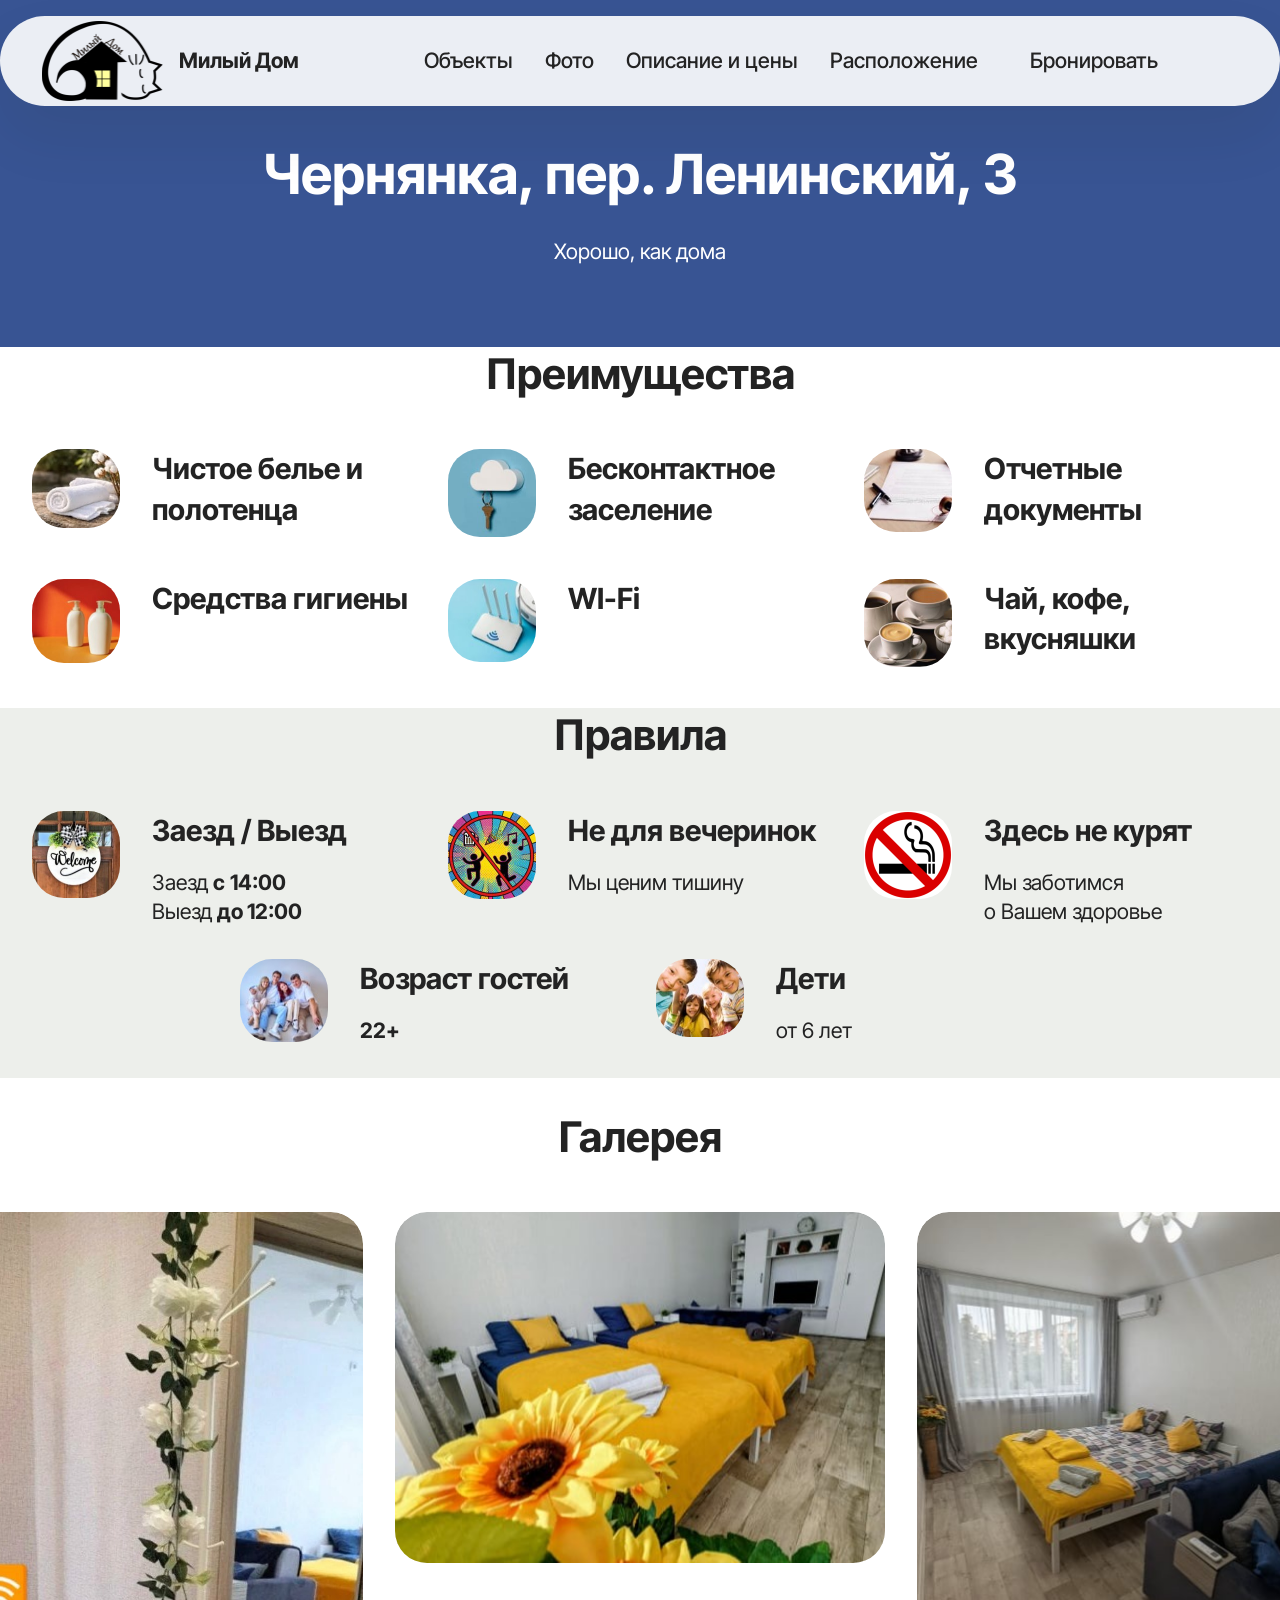
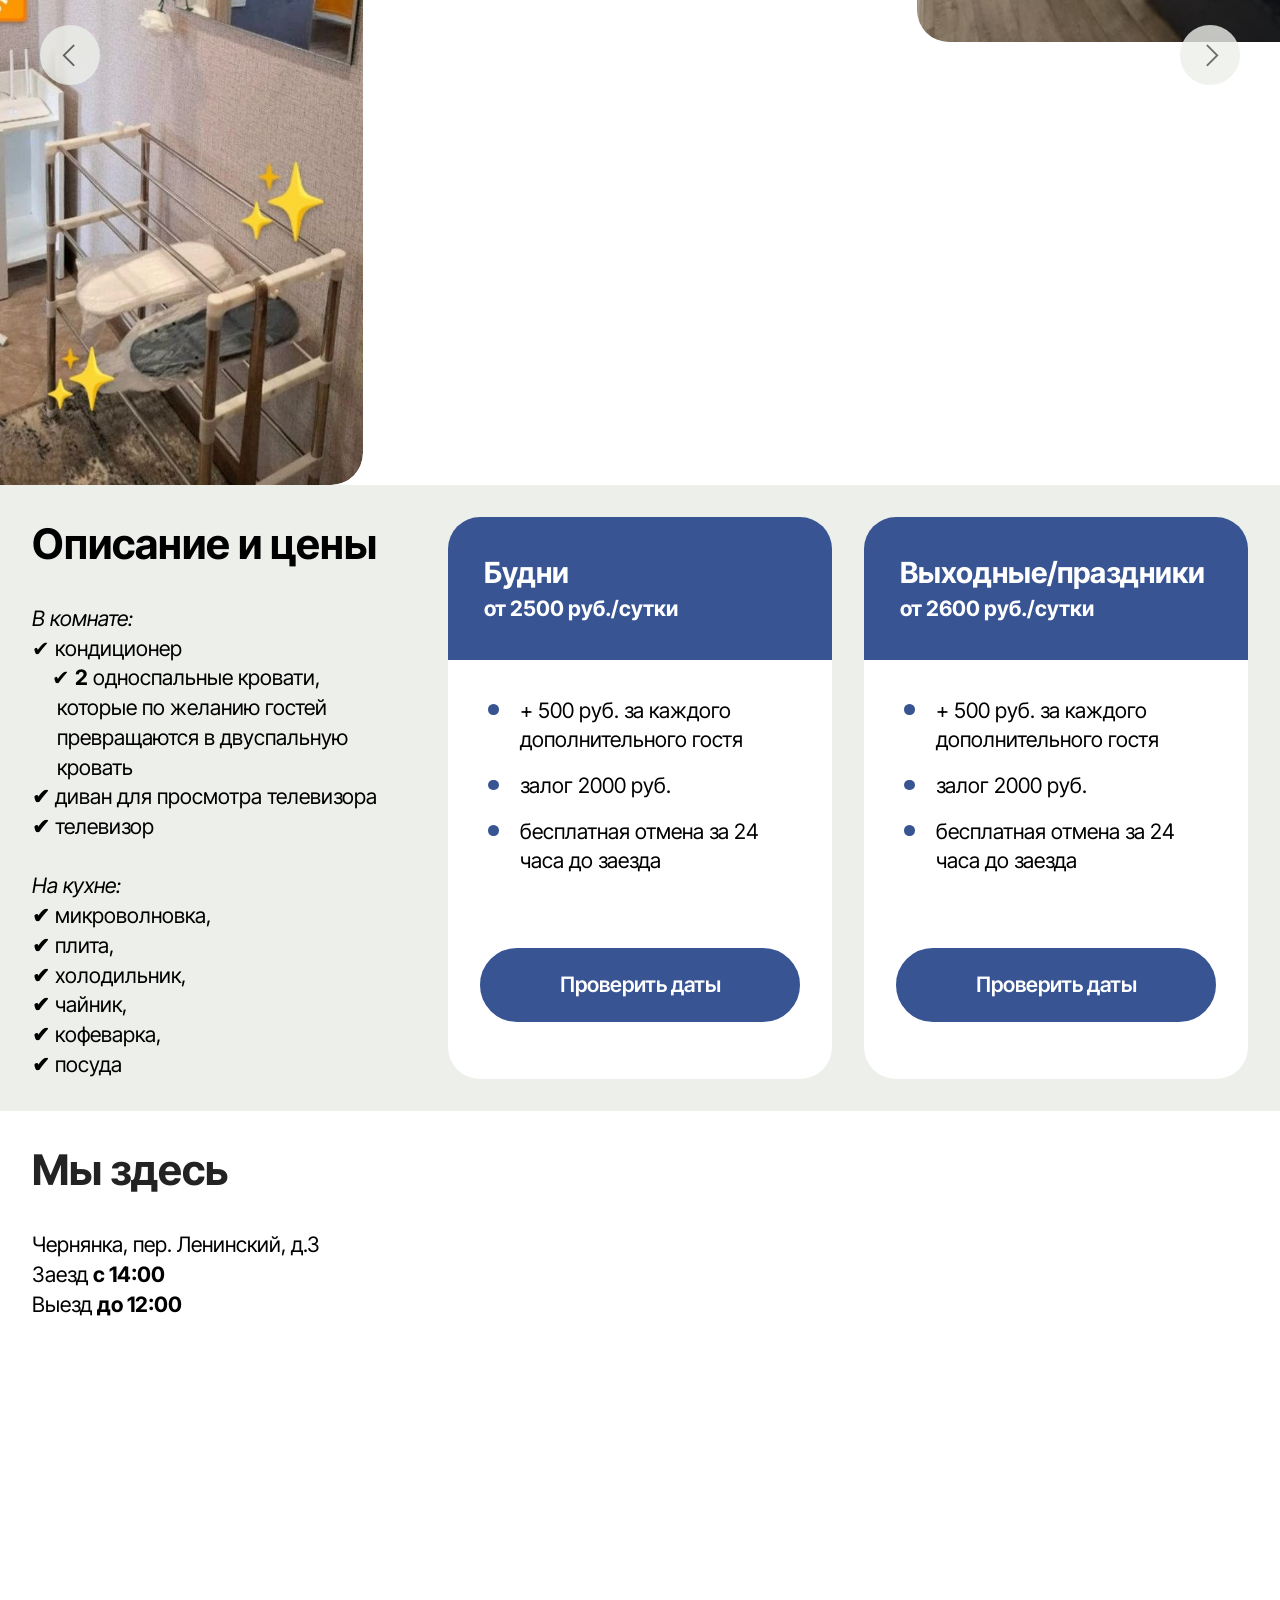
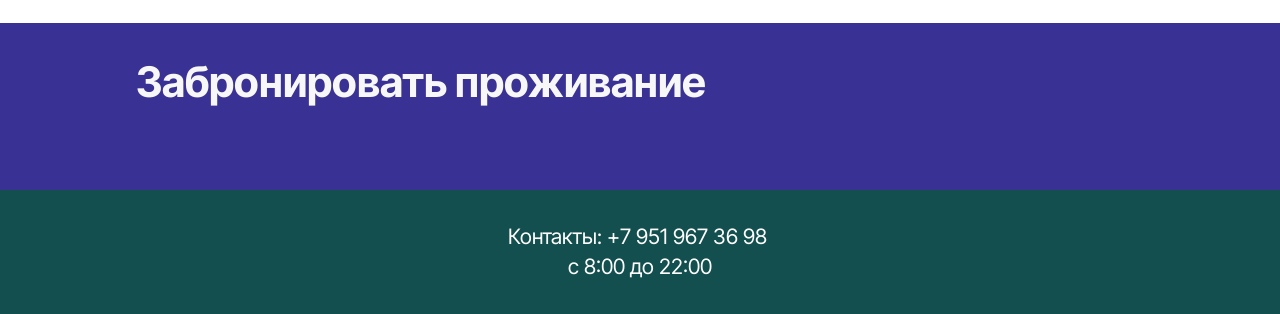
==== commit 00058366: "Add files via upload" ====
--- a/Chernyanka_Leninsky.html
+++ b/Chernyanka_Leninsky.html
@@ -66,8 +66,10 @@
 				<ul class="navbar-nav nav-dropdown nav-right" data-app-modern-menu="true"><li class="nav-item">
 						<a class="nav-link link text-black text-primary display-4" href="index.html#features04-w" aria-expanded="false">Объекты</a>
 					</li><li class="nav-item">
-						<a class="nav-link link text-black text-primary display-4" href="index.html#features015-m">Преимущества</a>
-					</li><li class="nav-item"><a class="nav-link link text-black text-primary display-4" href="index.html#features015-1i">Правила</a></li></ul>
+<a class="nav-link link text-black text-primary display-4" href="#slider04-2o">Фото</a>
+					</li><li class="nav-item"><a class="nav-link link text-black text-primary display-4" href="#pricing04-2p">Описание и цены</a></li>
+                                        </li><li class="nav-item"><a class="nav-link link text-black text-primary display-4" href="#contacts03-24">Расположение</a></li>
+                                        </li><a class="nav-link link text-black text-primary display-4" href="#article12-25" aria-expanded="false">Бронировать</a></li></ul>
 				
 				
 			</div>
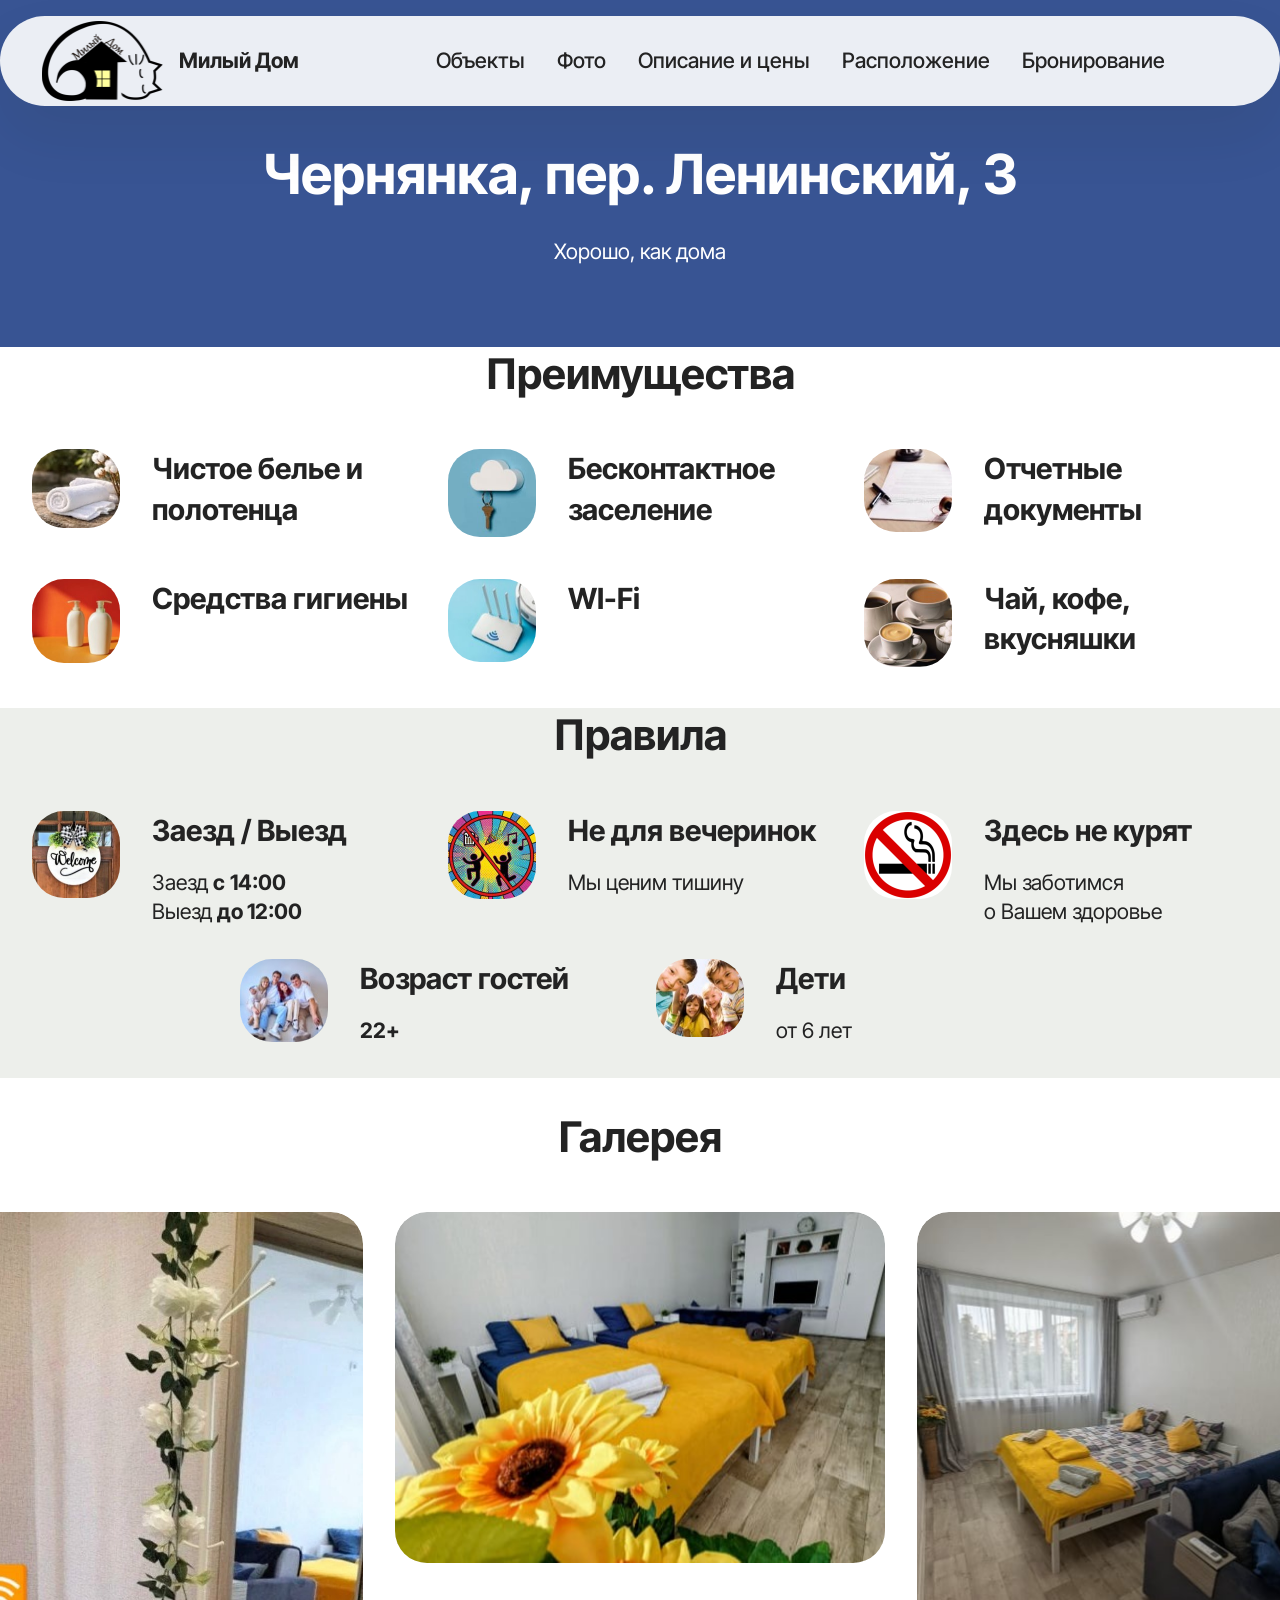
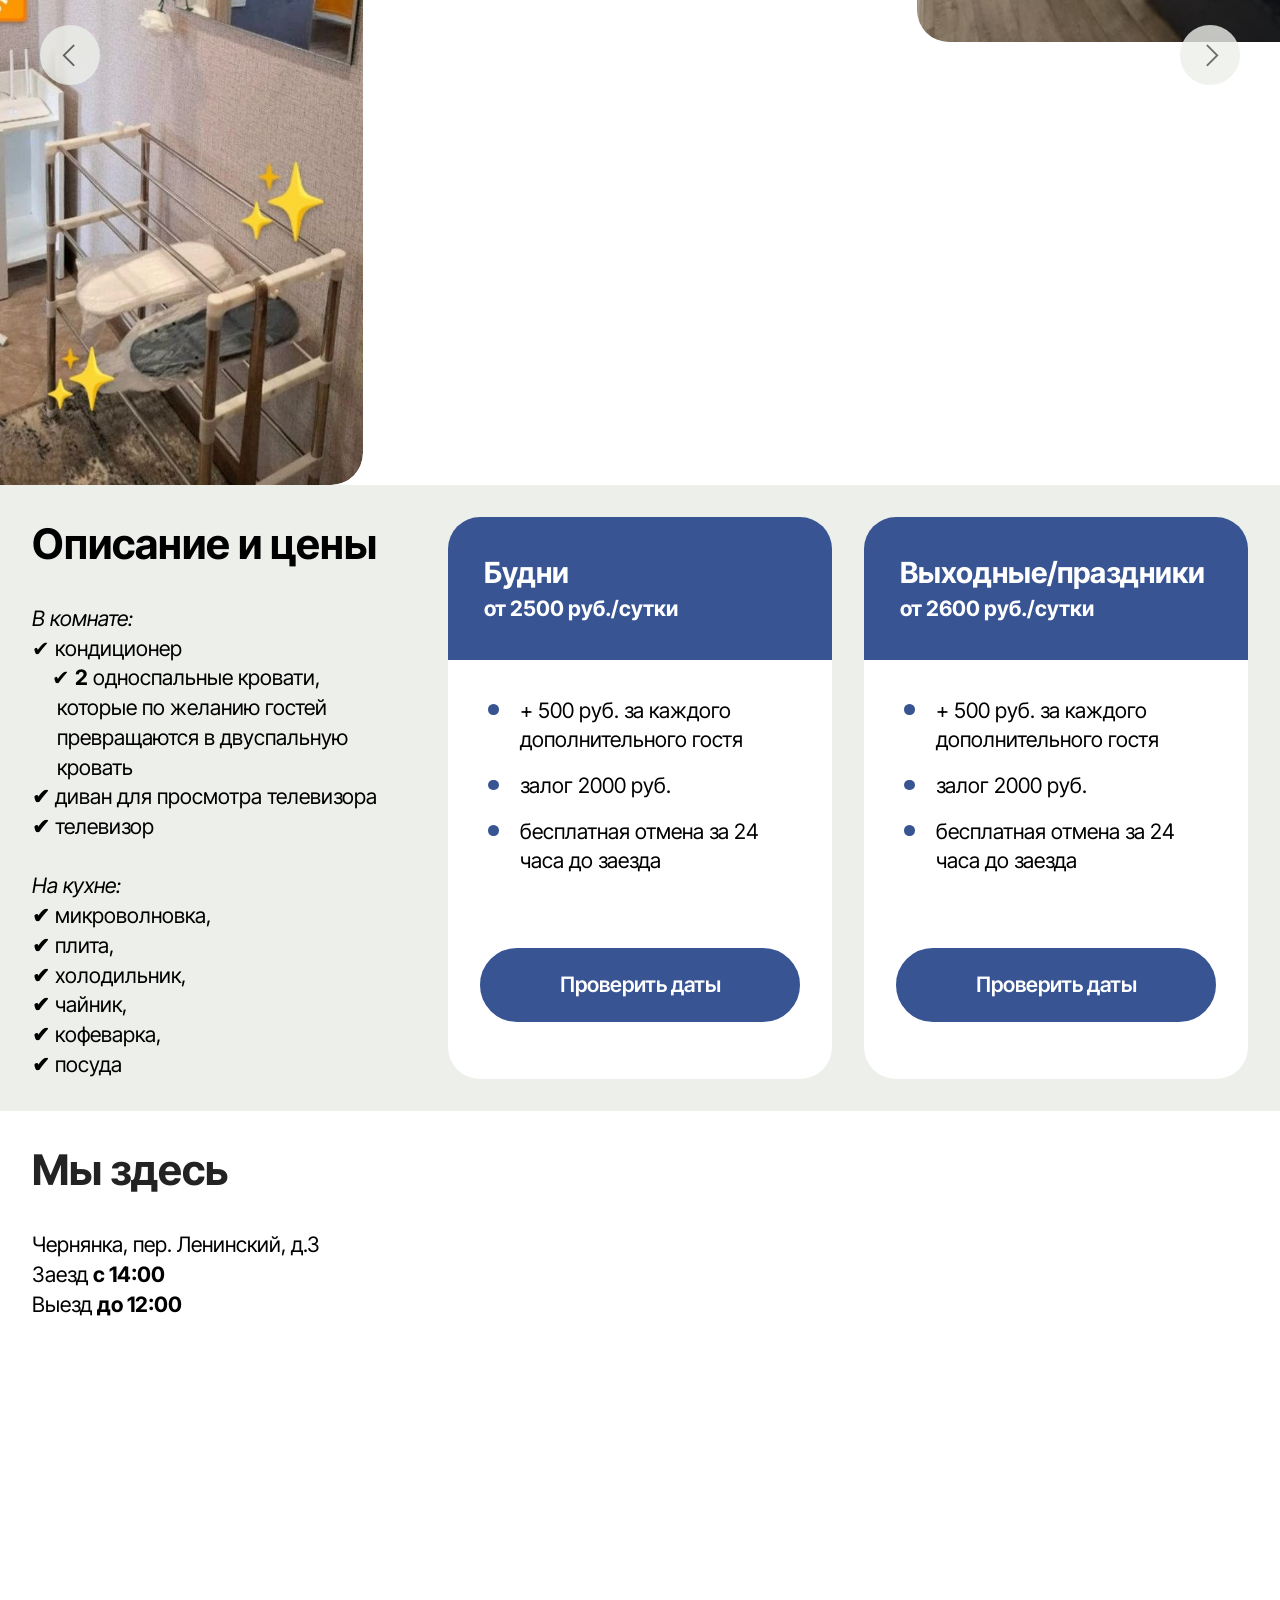
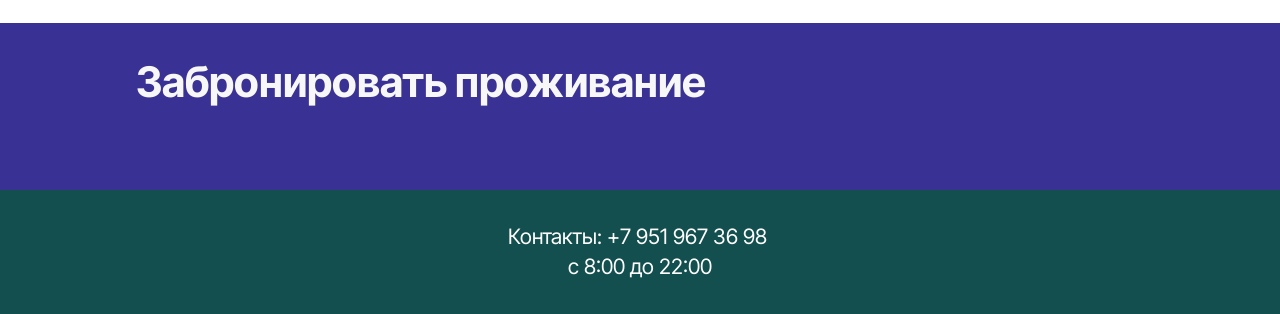
==== commit b1bd4d4d: "Add files via upload" ====
--- a/Chernyanka_Leninsky.html
+++ b/Chernyanka_Leninsky.html
@@ -68,9 +68,9 @@
 					</li><li class="nav-item">
 <a class="nav-link link text-black text-primary display-4" href="#slider04-2o">Фото</a>
 					</li><li class="nav-item"><a class="nav-link link text-black text-primary display-4" href="#pricing04-2p">Описание и цены</a></li>
-                                        </li><li class="nav-item"><a class="nav-link link text-black text-primary display-4" href="#contacts03-24">Расположение</a></li>
-                                        </li><a class="nav-link link text-black text-primary display-4" href="#article12-25" aria-expanded="false">Бронировать</a></li></ul>
-				
+                                        </li><li class="nav-item"><a class="nav-link link text-black text-primary display-4" href="#ontacts03-24">Расположение</a></li>
+                                        </li><li class="nav-item"><a class="nav-link link text-black text-primary display-4" href="#article12-25">Бронирование</a></li></ul>
+                                     				
 				
 			</div>
 		</div>
